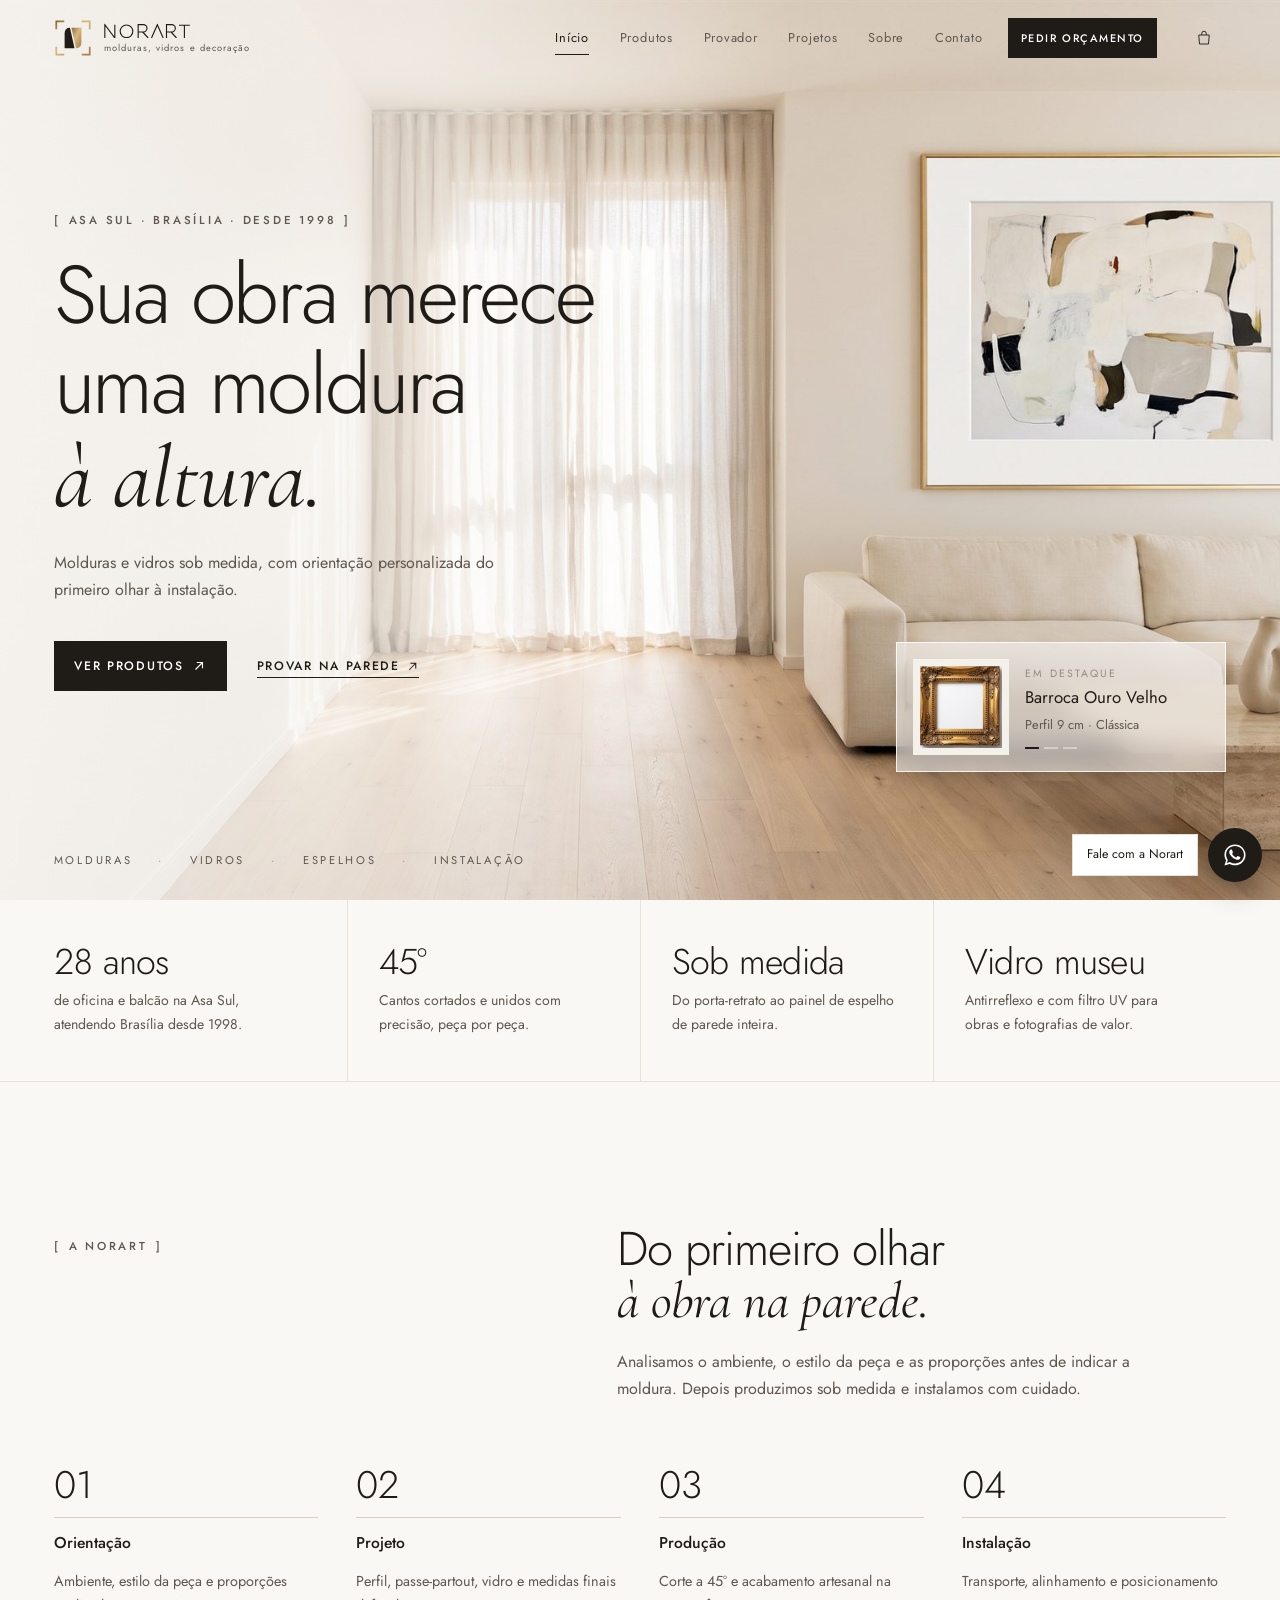
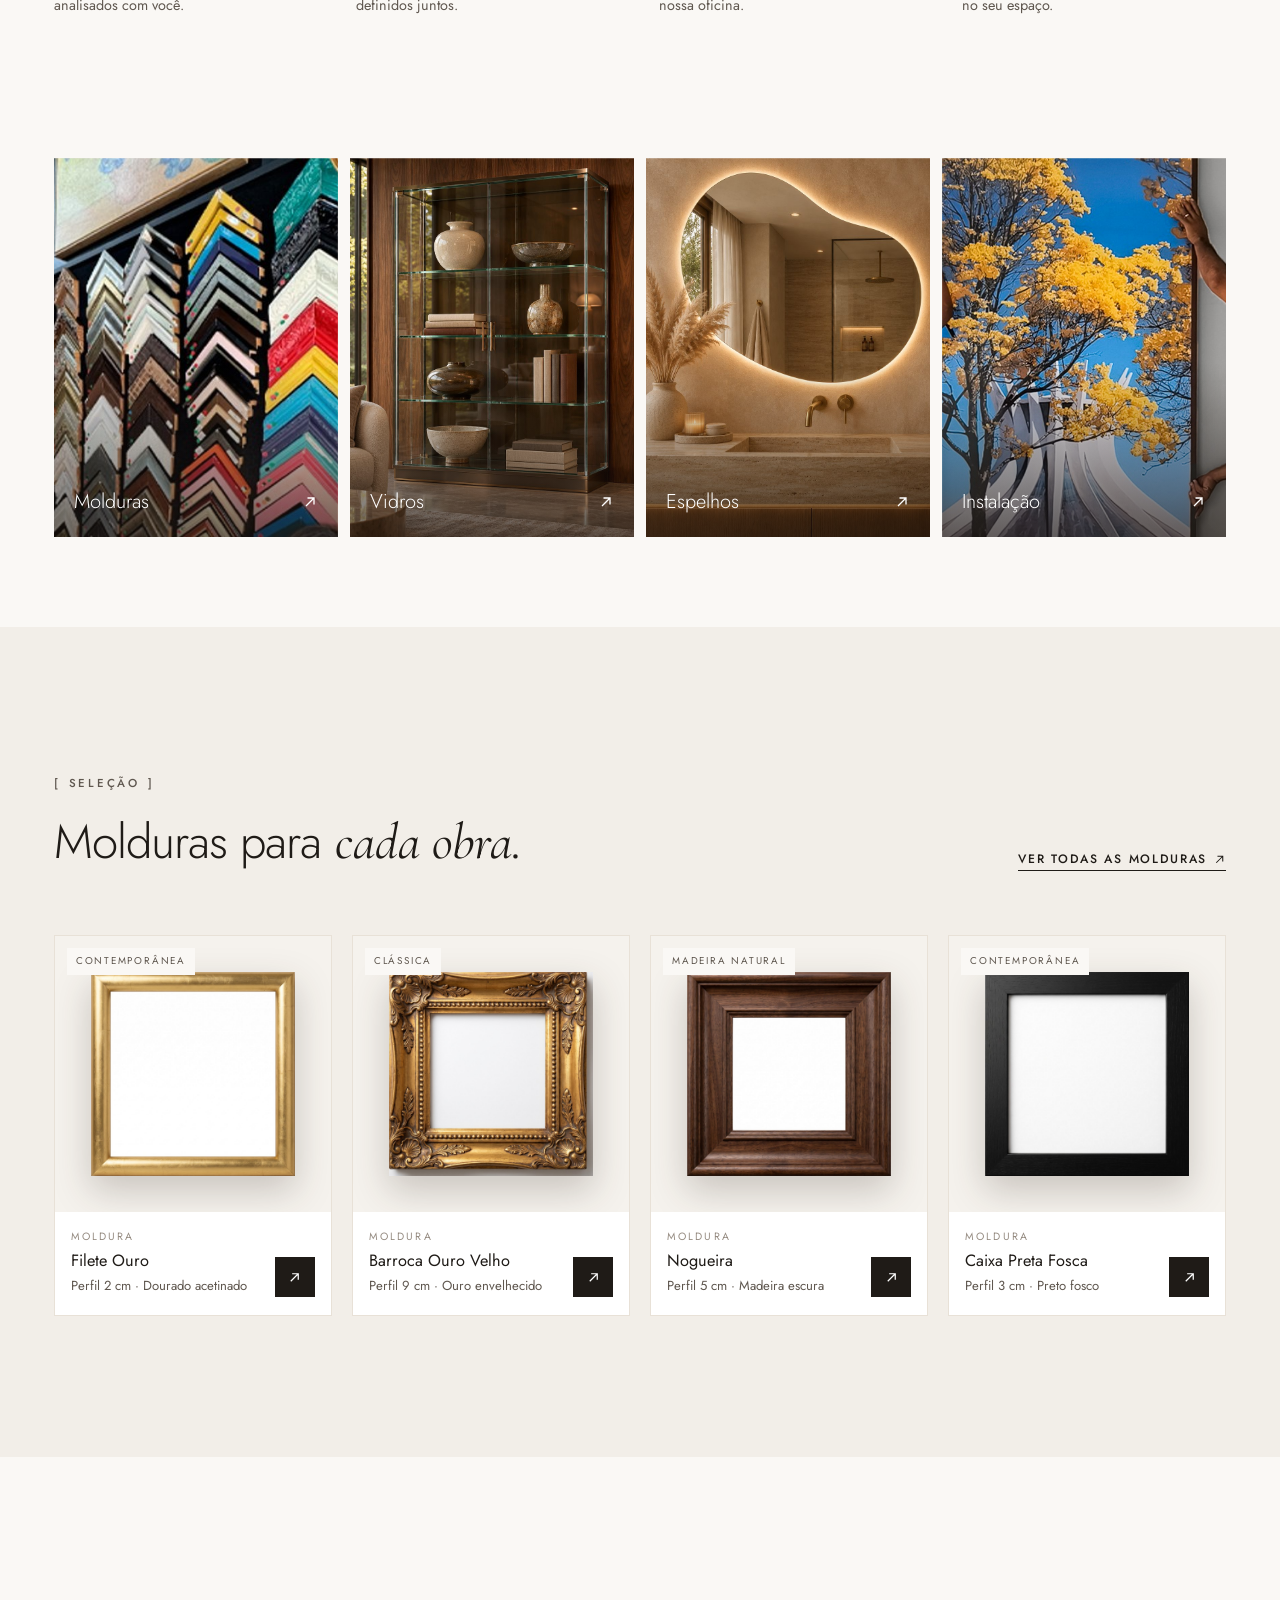
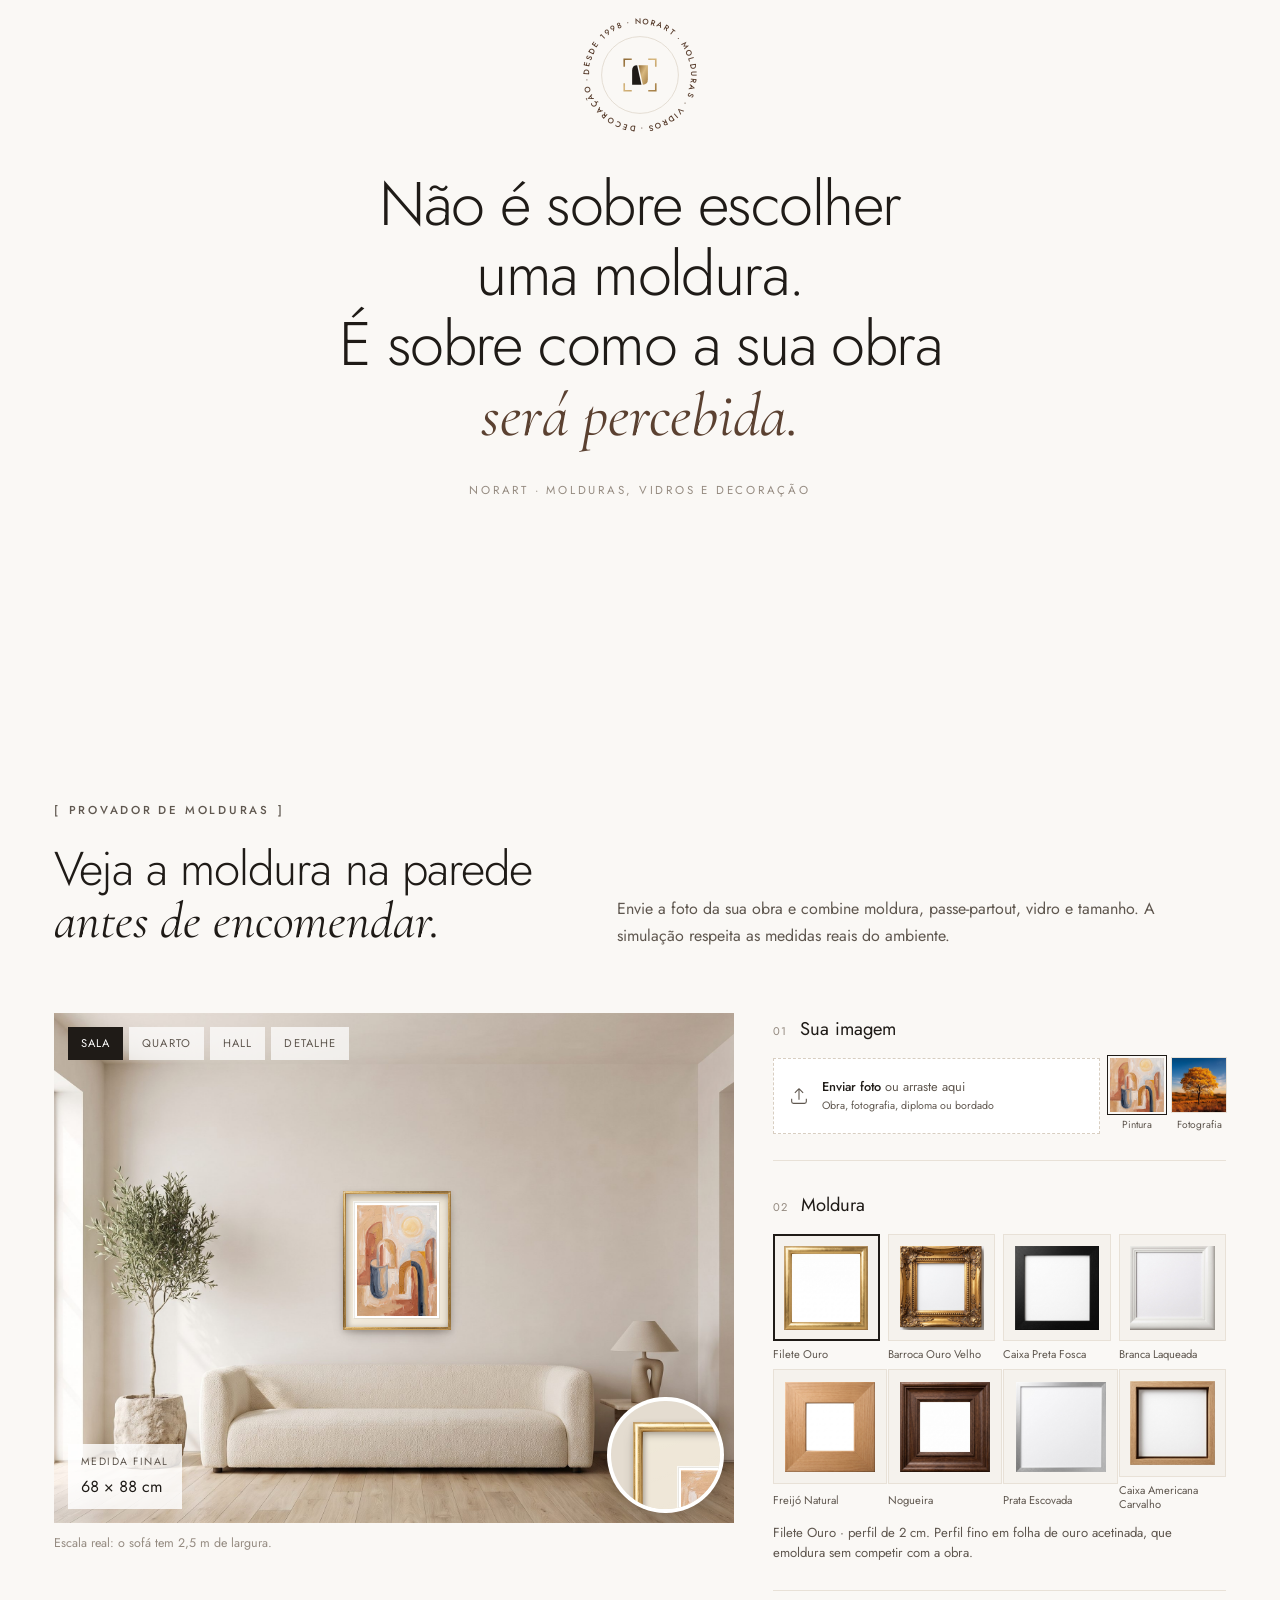
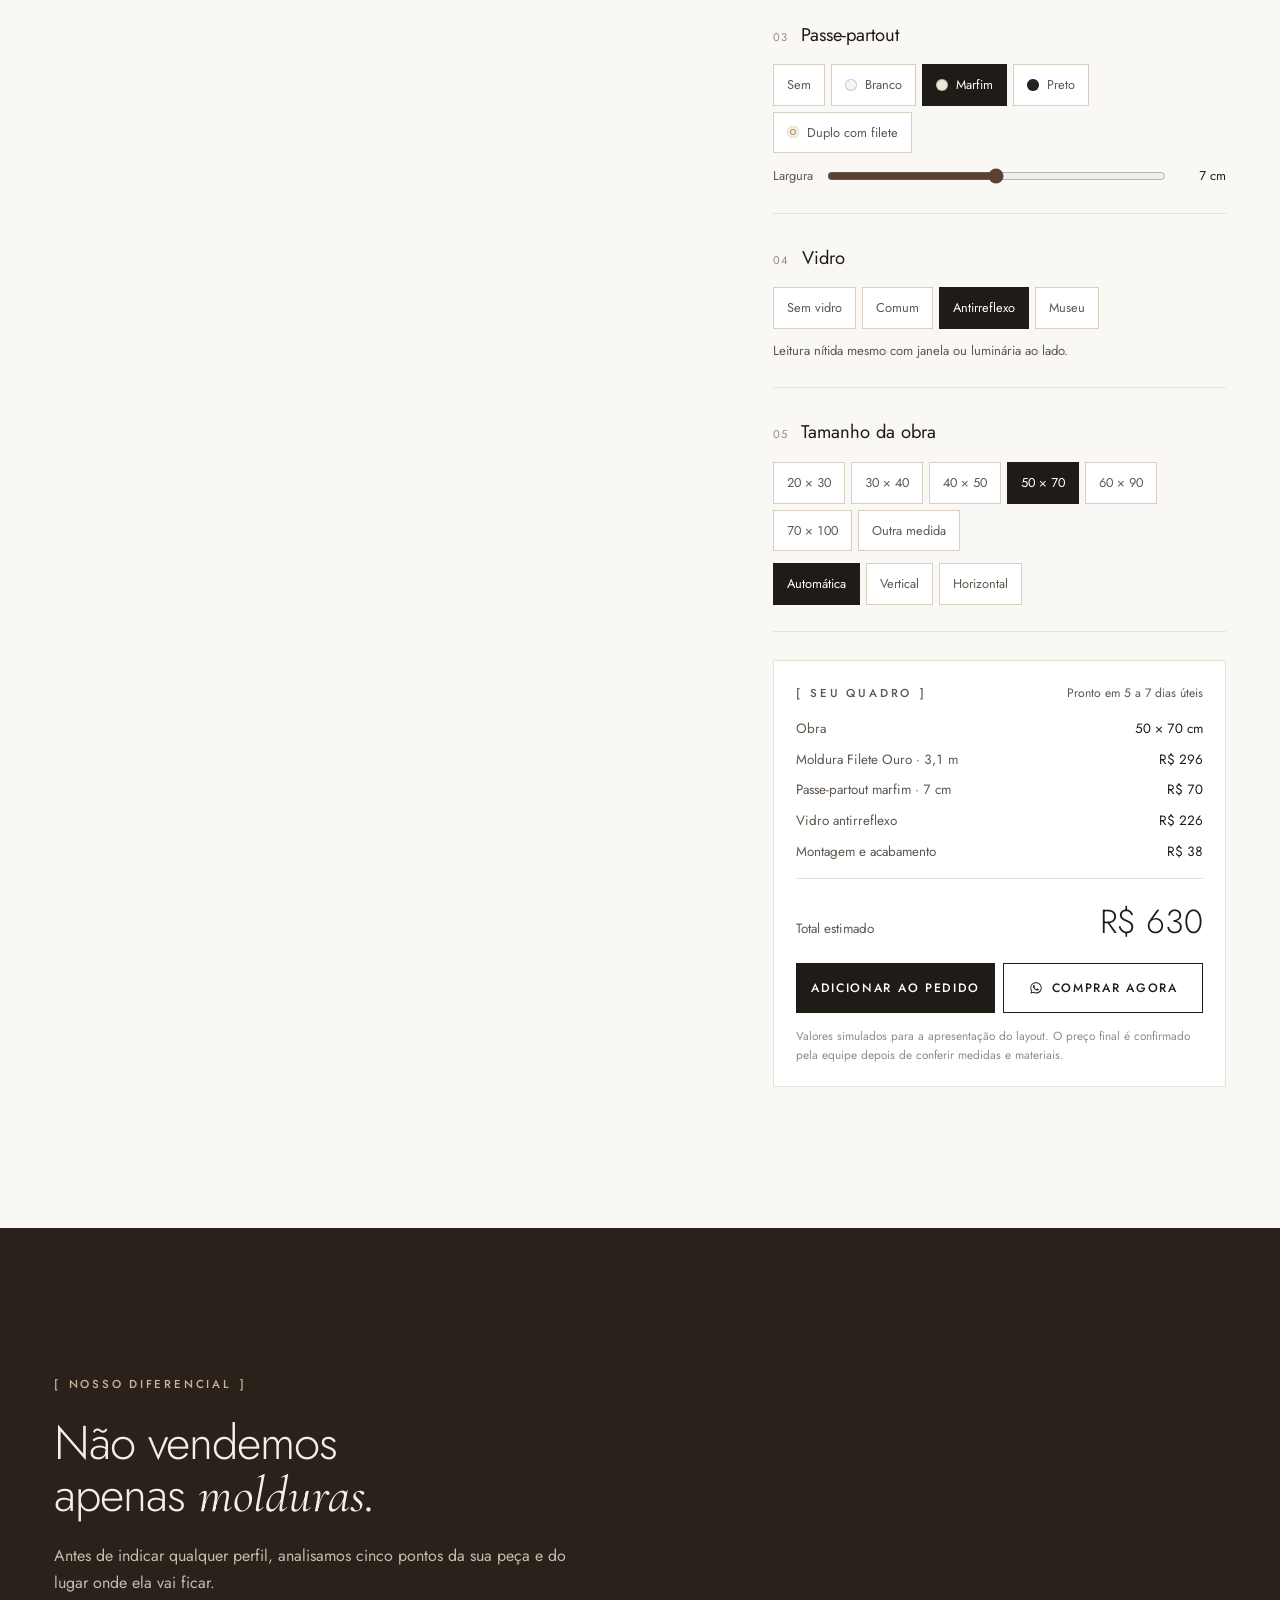
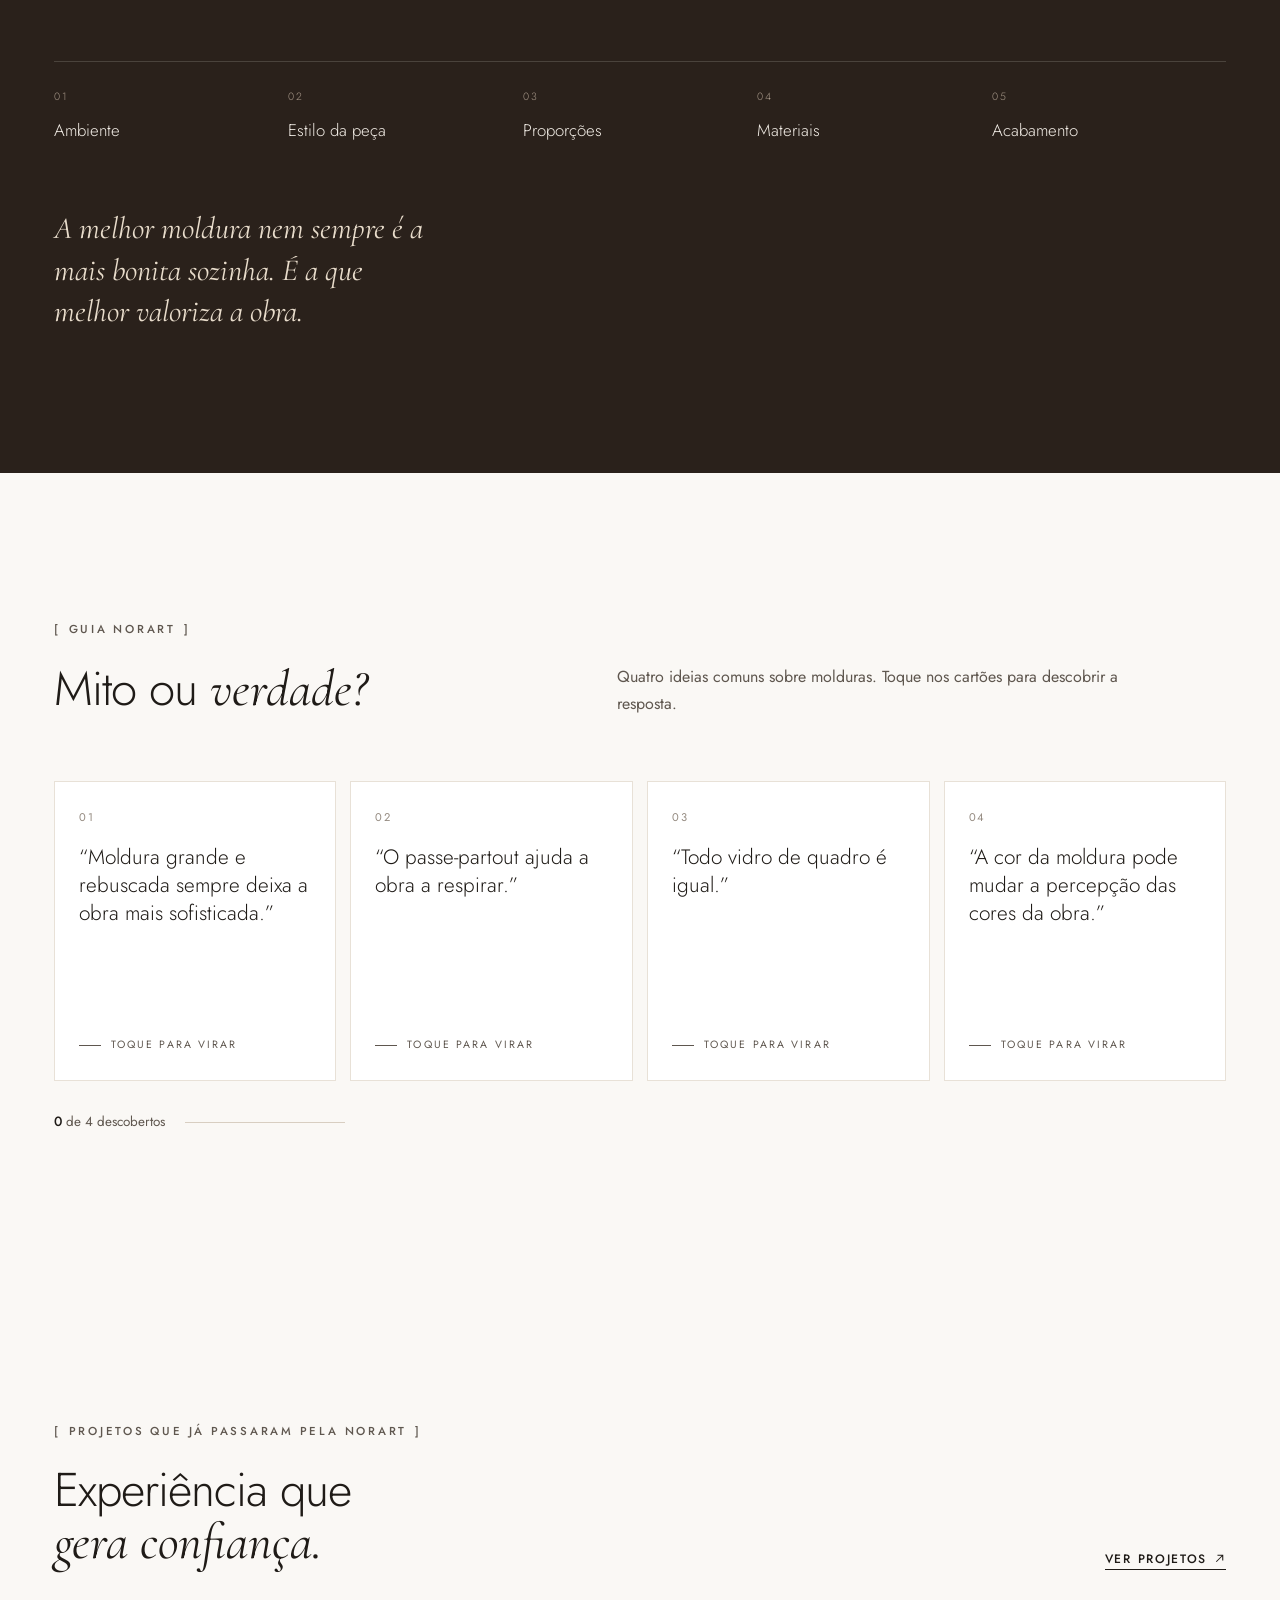
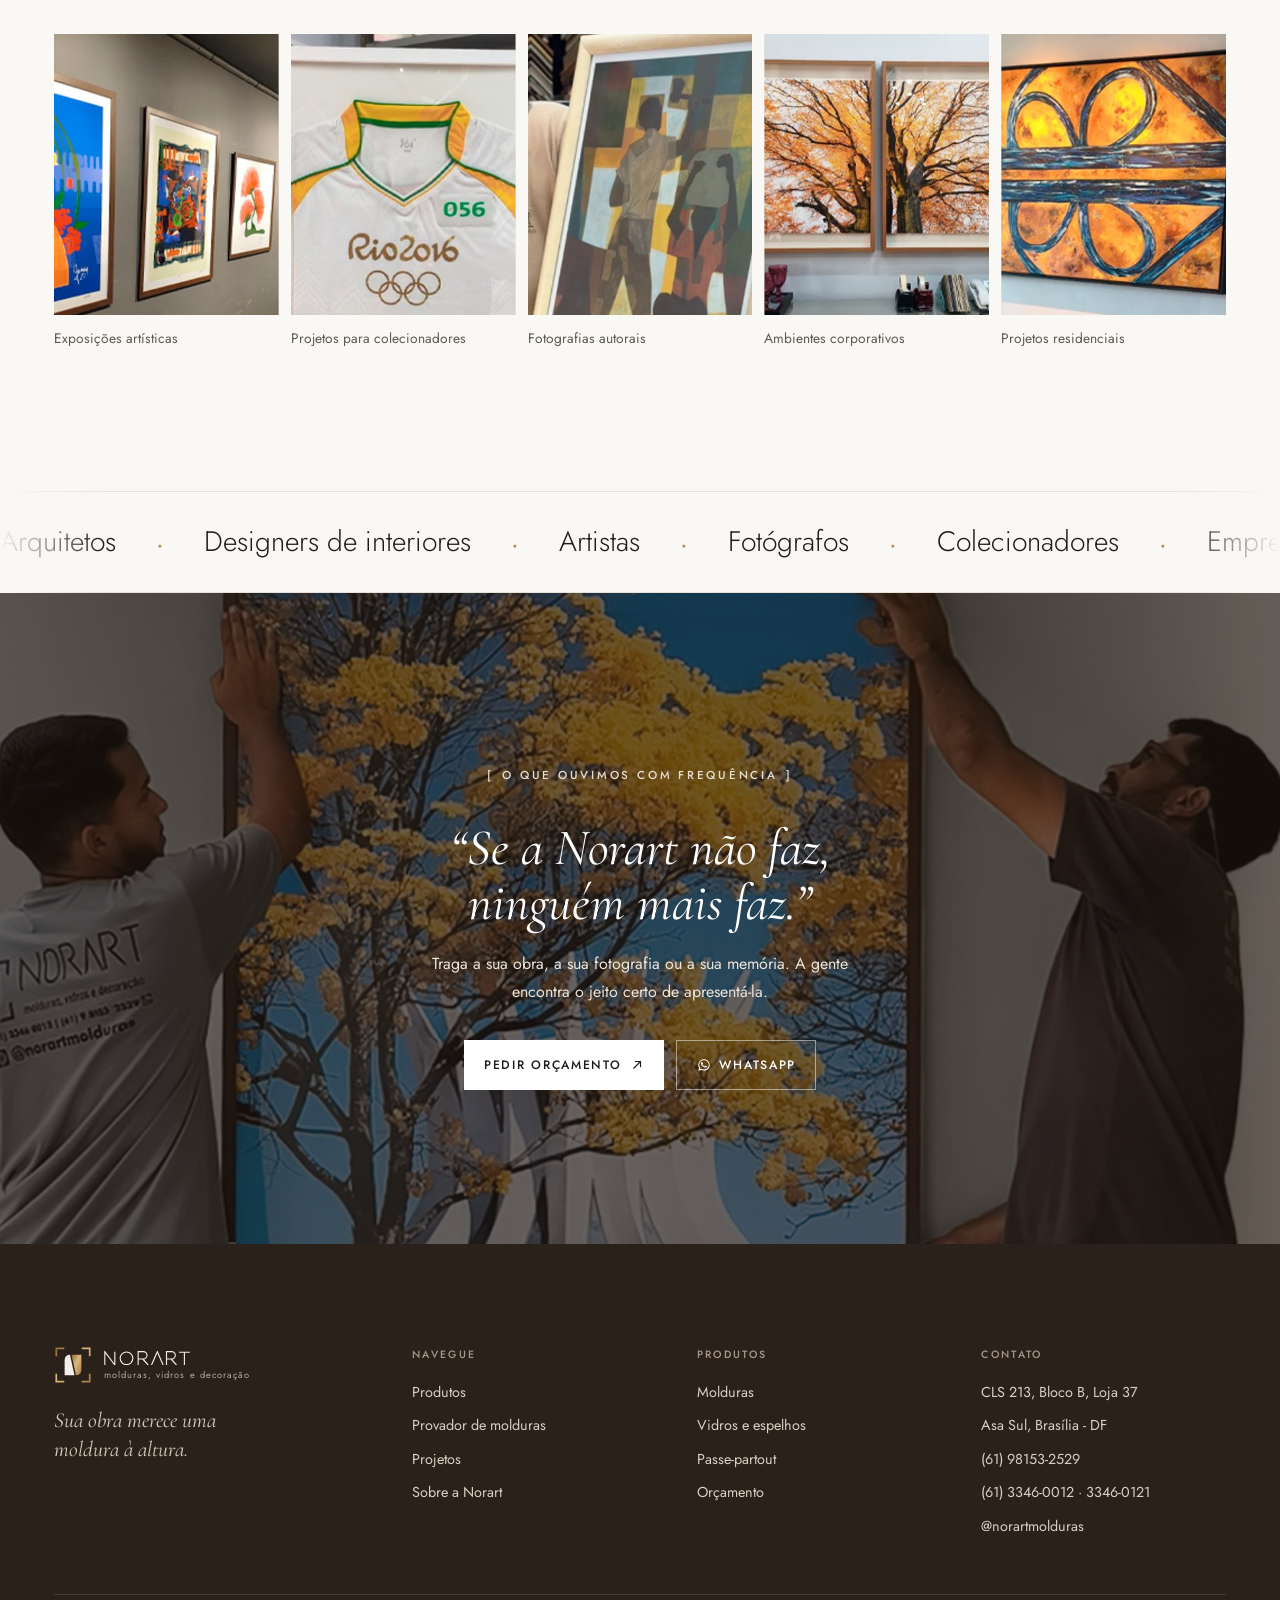
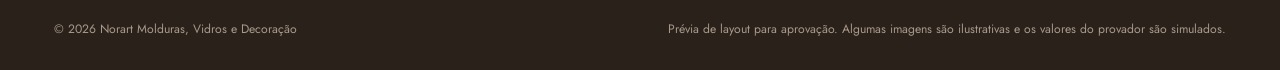
==== index.html @ b81402a9 "Site da Norart: proposta de layout Site estático com início, produtos, detalhe de moldura, provador " ====
<!doctype html>
<html lang="pt-BR">
<head>
<meta charset="utf-8">
<meta name="viewport" content="width=device-width, initial-scale=1, viewport-fit=cover">
<title>Norart Vidros e Molduras</title>
<meta name="claude:viewport-fit-sides" content="cover">
<meta name="description" content="Norart Molduras, Vidros e Decoração, na Asa Sul em Brasília. Molduras e vidros sob medida desde 1998, com orientação personalizada, produção artesanal e instalação especializada.">
<meta name="theme-color" content="#FAF8F5">
<meta property="og:type" content="website">
<meta property="og:locale" content="pt_BR">
<meta property="og:title" content="Norart · Molduras, vidros e decoração em Brasília">
<meta property="og:description" content="Sua obra merece uma moldura à altura. Molduras e vidros sob medida desde 1998, na Asa Sul.">
<link rel="preconnect" href="https://fonts.googleapis.com">
<link rel="preconnect" href="https://fonts.gstatic.com" crossorigin>
<link rel="stylesheet" href="https://fonts.googleapis.com/css2?family=Cormorant+Garamond:ital,wght@1,400;1,500&family=Jost:wght@300;400;500&display=swap">
<script type="application/ld+json">
{
  "@context": "https://schema.org",
  "@type": "Store",
  "name": "Norart Molduras, Vidros e Decoração",
  "description": "Molduras e vidros sob medida na Asa Sul, Brasília.",
  "foundingDate": "1998",
  "telephone": ["+55 61 3346-0012", "+55 61 3346-0121", "+55 61 98153-2529"],
  "address": {
    "@type": "PostalAddress",
    "streetAddress": "CLS 213, Bloco B, Loja 37",
    "addressLocality": "Brasília",
    "addressRegion": "DF",
    "postalCode": "70292-520",
    "addressCountry": "BR"
  },
  "openingHoursSpecification": [
    {"@type": "OpeningHoursSpecification", "dayOfWeek": ["Monday","Tuesday","Wednesday","Thursday","Friday"], "opens": "09:00", "closes": "18:00"},
    {"@type": "OpeningHoursSpecification", "dayOfWeek": "Saturday", "opens": "09:00", "closes": "13:00"}
  ],
  "sameAs": ["https://www.instagram.com/norartmolduras/"]
}
</script>
<style>
/* Layout: galeria clara e silenciosa. Fundo off-white, texto quase preto, muito respiro entre blocos,
   linhas finas como molduras. O marrom aparece só em detalhes de atenção e em uma faixa por página. */
:root{
  --fundo:#FAF8F5;
  --fundo-2:#F2EEE8;
  --branco:#FFFFFF;
  --linha:#E8E1D7;
  --linha-2:#D8CEC1;
  --texto:#1F1B17;
  --texto-2:#5F574F;
  --texto-3:#958B81;
  --marrom:#5B4131;
  --marrom-2:#3B2C22;
  --marrom-esc:#2A211B;
  --ouro:#B4935F;
  --ff:"Jost","Helvetica Neue",Arial,sans-serif;
  --ff-serif:"Cormorant Garamond",Georgia,"Times New Roman",serif;
  --gx:clamp(16px,4.2vw,56px);
  --topo-h:76px;
  --ease:cubic-bezier(.22,.61,.24,1);
  color-scheme:light;
}
*,*::before,*::after{box-sizing:border-box}
[hidden]{display:none!important}
html{-webkit-text-size-adjust:100%;background:var(--fundo)}
body{margin:0;background:var(--fundo);color:var(--texto);font-family:var(--ff);font-weight:400;font-size:1rem;line-height:1.7;overflow-x:clip;-webkit-font-smoothing:antialiased}
body.trava{overflow:hidden}
img{max-width:100%;display:block}
a{color:inherit}
button,input,select,textarea{font:inherit;color:inherit}
:focus-visible{outline:1.5px solid var(--marrom);outline-offset:3px}
.sr{position:absolute!important;width:1px;height:1px;overflow:hidden;clip:rect(0 0 0 0);clip-path:inset(50%);white-space:nowrap;margin:-1px;padding:0;border:0}
.skip{position:fixed;left:12px;top:-80px;z-index:200;background:var(--texto);color:#fff;padding:10px 16px;text-decoration:none}
.skip:focus{top:calc(env(safe-area-inset-top,0px) + 10px)}
body::before{content:"";position:fixed;inset:0 0 auto;height:env(safe-area-inset-top,0px);z-index:60;background:var(--fundo)}

.wrap{width:100%;max-width:1320px;margin-inline:auto;padding-left:max(var(--gx),env(safe-area-inset-left,0px));padding-right:max(var(--gx),env(safe-area-inset-right,0px))}
.secao{padding-block:clamp(80px,11vw,150px)}
.secao--curta{padding-block:clamp(56px,7vw,96px)}
.areia{background:var(--fundo-2)}

/* ---------- Tipografia ---------- */
h1,h2,h3,h4{margin:0;font-weight:300;letter-spacing:-.015em;text-wrap:balance}
.h1{font-size:clamp(2.7rem,6.4vw,5.6rem);line-height:1.02;letter-spacing:-.03em}
.h2{font-size:clamp(2rem,3.7vw,3.3rem);line-height:1.08;letter-spacing:-.02em}
.h3{font-size:clamp(1.25rem,1.6vw,1.5rem);line-height:1.25;font-weight:400}
em,.serif{font-family:var(--ff-serif);font-style:italic;font-weight:400;letter-spacing:0}
.h1 em,.h2 em{font-size:1.08em}
.rotulo{display:inline-flex;align-items:center;gap:.7em;margin:0 0 1.4rem;font-size:.72rem;font-weight:500;letter-spacing:.24em;text-transform:uppercase;color:var(--texto-2)}
.rotulo::before{content:"["}
.rotulo::after{content:"]"}
.rotulo--marrom{color:var(--marrom)}
.lead{font-size:clamp(1rem,1.15vw,1.08rem);color:var(--texto-2);max-width:54ch;margin:1.2rem 0 0;font-weight:400}
.cab{display:grid;grid-template-columns:minmax(0,.9fr) minmax(0,1.1fr);gap:24px 64px;align-items:end;margin-bottom:clamp(40px,5vw,72px)}
.cab .lead{margin:0}
.cab>.rotulo{align-self:start;margin-top:.9rem}
.cab>div>.lead{margin-top:1.2rem}
.cab--simples{display:block;max-width:760px}
.cab__acao{justify-self:end;align-self:end}
@media (max-width:860px){.cab{grid-template-columns:1fr}.cab__acao{justify-self:start}}
.miga{display:flex;flex-wrap:wrap;gap:8px;margin:0 0 1.6rem;font-size:.74rem;letter-spacing:.14em;text-transform:uppercase;color:var(--texto-3)}
.miga a{text-decoration:none;color:var(--texto-2)}
.miga a:hover{color:var(--texto)}
.miga span::before{content:"/";margin-right:8px;color:var(--linha-2)}

/* ---------- Botões ---------- */
.btn{display:inline-flex;align-items:center;justify-content:center;gap:.7em;min-height:50px;padding:0 1.6em;border:1px solid var(--texto);border-radius:0;background:transparent;color:var(--texto);font:500 .76rem/1 var(--ff);letter-spacing:.14em;text-transform:uppercase;text-decoration:none;cursor:pointer;transition:background-color .35s var(--ease),color .35s var(--ease),border-color .35s var(--ease);white-space:nowrap}
.btn svg{width:14px;height:14px;flex:none;transition:transform .35s var(--ease)}
.btn:hover svg{transform:translate(2px,-2px)}
.btn--escuro{background:var(--texto);color:#fff}
.btn--escuro:hover{background:var(--marrom);border-color:var(--marrom)}
.btn--linha:hover{background:var(--texto);color:#fff}
.btn--branco{background:#fff;border-color:#fff;color:var(--texto)}
.btn--branco:hover{background:transparent;color:#fff}
.btn--claro-linha{border-color:rgba(255,255,255,.5);color:#fff}
.btn--claro-linha:hover{background:#fff;color:var(--texto)}
.btn--sm{min-height:40px;padding:0 1.1em;font-size:.68rem}
.btn--bloco{width:100%}
.btn[disabled]{opacity:.4;cursor:not-allowed}
.link{display:inline-flex;align-items:center;gap:.5em;padding:4px 0;border:0;background:none;cursor:pointer;font:500 .76rem/1.2 var(--ff);letter-spacing:.14em;text-transform:uppercase;text-decoration:none;color:var(--texto);background-image:linear-gradient(currentColor,currentColor);background-size:100% 1px;background-position:0 100%;background-repeat:no-repeat;transition:background-size .45s var(--ease)}
.link:hover{background-size:0 1px;background-position:100% 100%}
.link svg{width:13px;height:13px;transition:transform .35s var(--ease)}
.link:hover svg{transform:translate(2px,-2px)}
.icone-btn{position:relative;width:44px;height:44px;flex:none;display:grid;place-items:center;border:1px solid var(--linha-2);border-radius:50%;background:transparent;cursor:pointer;transition:border-color .3s,background-color .3s}
.icone-btn:hover{border-color:var(--texto)}
.icone-btn svg{width:18px;height:18px}
.badge{position:absolute;top:-4px;right:-4px;min-width:19px;height:19px;padding:0 5px;border-radius:10px;background:var(--marrom);color:#fff;font:500 .66rem/19px var(--ff);text-align:center}
.badge[data-n="0"]{display:none}
.badge.pula{animation:pula .5s ease}
@keyframes pula{40%{transform:scale(1.3)}}

/* ---------- Logo ---------- */
.marca{display:flex;align-items:center;gap:12px;text-decoration:none;color:var(--texto)}
.marca .simbolo{width:38px;height:38px;flex:none}
.marca .palavra{display:grid;gap:5px}
.marca .palavra svg{height:15px;width:auto}
.marca .palavra small{font-size:.58rem;letter-spacing:.12em;color:var(--texto-2);line-height:1}

/* ---------- Topo ---------- */
.topo{position:fixed;top:0;left:0;right:0;z-index:50;padding-top:env(safe-area-inset-top,0px);transition:transform .5s var(--ease),background-color .4s,box-shadow .4s}
.topo.solido{background:rgba(250,248,245,.88);box-shadow:0 1px 0 var(--linha)}
@supports (backdrop-filter:blur(1px)){.topo.solido{background:rgba(250,248,245,.72);backdrop-filter:blur(16px) saturate(1.3);-webkit-backdrop-filter:blur(16px) saturate(1.3)}}
.topo.some{transform:translateY(-100%)}
.topo__in{height:var(--topo-h);display:flex;align-items:center;gap:clamp(14px,2vw,28px)}
.topo .marca{margin-right:auto}
.menu{display:flex;gap:clamp(18px,2.4vw,34px)}
.menu a{position:relative;padding:6px 0;font-size:.8rem;letter-spacing:.06em;text-decoration:none;color:var(--texto-2);transition:color .3s}
.menu a::after{content:"";position:absolute;left:0;right:0;bottom:0;height:1px;background:var(--texto);transform:scaleX(0);transform-origin:right;transition:transform .45s var(--ease)}
.menu a:hover,.menu a.ativo{color:var(--texto)}
.menu a:hover::after,.menu a.ativo::after{transform:scaleX(1);transform-origin:left}
.menu-btn{display:none}
.menu-btn span{display:block;width:16px;height:1px;background:var(--texto);transition:transform .35s}
.menu-btn span+span{margin-top:5px}
.menu-btn.x span:first-child{transform:translateY(3px) rotate(45deg)}
.menu-btn.x span:last-child{transform:translateY(-3px) rotate(-45deg)}
@media (max-width:1080px){.menu{display:none}.menu-btn{display:flex;flex-direction:column;align-items:center;justify-content:center}}
@media (max-width:700px){.topo__cta{display:none}}
@media (max-width:640px){:root{--topo-h:64px}.marca .simbolo{width:32px;height:32px}.marca .palavra svg{height:12px}.marca .palavra small{display:none}}
.menu-mobile{position:fixed;inset:0;z-index:45;display:flex;flex-direction:column;gap:4px;padding:calc(var(--topo-h) + env(safe-area-inset-top,0px) + 30px) max(var(--gx),env(safe-area-inset-right,0px)) calc(32px + env(safe-area-inset-bottom,0px)) max(var(--gx),env(safe-area-inset-left,0px));background:var(--fundo);overflow-y:auto}
.menu-mobile a:not(.btn){display:flex;align-items:baseline;gap:16px;padding:8px 0;border-bottom:1px solid var(--linha);font-size:clamp(1.8rem,8vw,2.6rem);font-weight:300;line-height:1.2;text-decoration:none}
.menu-mobile a small{font-size:.7rem;letter-spacing:.2em;color:var(--texto-3)}
.menu-mobile .btn{margin-top:28px;align-self:flex-start}

/* ---------- Vistas (páginas) ---------- */
.vista{min-height:60vh}
.vista.entrando{animation:entrarVista .8s var(--ease) both}
@keyframes entrarVista{from{opacity:0;transform:translateY(14px)}}
.pagina-cab{padding-top:calc(var(--topo-h) + env(safe-area-inset-top,0px) + clamp(48px,7vw,96px));padding-bottom:clamp(40px,5vw,72px);border-bottom:1px solid var(--linha)}
.pagina-cab .h1{font-size:clamp(2.6rem,5.6vw,4.8rem)}
.pagina-cab .grade{display:grid;grid-template-columns:minmax(0,1.1fr) minmax(0,.9fr);gap:24px 64px;align-items:end}
.pagina-cab .lead{margin:0}
@media (max-width:860px){.pagina-cab .grade{grid-template-columns:1fr}}

/* ---------- Hero ---------- */
.hero{position:relative;min-height:min(100vh,980px);display:flex;flex-direction:column;justify-content:center;padding-top:calc(var(--topo-h) + env(safe-area-inset-top,0px) + 40px);padding-bottom:120px;overflow:hidden;isolation:isolate;background:#EEE9E2}
@supports (min-height:100svh){.hero{min-height:min(100svh,980px)}}
.hero__foto{position:absolute;inset:0;z-index:-2}
.hero__foto img{width:100%;height:100%;object-fit:cover;object-position:62% 50%;transform:scale(1.07);transition:transform 2.6s var(--ease)}
.pronto .hero__foto img{transform:scale(1)}
.hero__veu{position:absolute;inset:0;z-index:-1;background:linear-gradient(90deg,rgba(250,248,245,.86) 0%,rgba(250,248,245,.6) 34%,rgba(250,248,245,0) 62%)}
.hero__texto{max-width:640px}
.hero .lead{max-width:44ch;color:var(--texto-2)}
.hero__acoes{display:flex;flex-wrap:wrap;align-items:center;gap:22px 30px;margin-top:2.4rem}
.linhas{display:block}
.linhas>span{display:block;overflow:hidden;padding-bottom:.08em}
.linhas>span>span{display:inline-block}
html.anima .hero .linhas>span>span{transform:translateY(105%);transition:transform 1.2s var(--ease)}
html.anima .hero .linhas>span:nth-child(2)>span{transition-delay:.12s}
html.anima .hero .linhas>span:nth-child(3)>span{transition-delay:.24s}
html.anima.pronto .hero .linhas>span>span{transform:none}
html.anima .hero .sobe{opacity:0;transform:translateY(16px);transition:opacity 1s var(--ease) .55s,transform 1s var(--ease) .55s}
html.anima .hero .sobe+.sobe{transition-delay:.7s}
html.anima.pronto .hero .sobe{opacity:1;transform:none}
.hero__base{position:absolute;left:0;right:0;bottom:0;padding-bottom:30px}
.hero__base .wrap{display:flex;align-items:flex-end;justify-content:space-between;gap:24px}
.hero__cats{display:flex;flex-wrap:wrap;gap:8px 26px;margin:0;padding:0;list-style:none;font-size:.7rem;letter-spacing:.24em;text-transform:uppercase;color:var(--texto-2)}
.hero__cats li+li::before{content:"·";margin-right:26px;color:var(--texto-3)}
.destaque{position:absolute;right:max(var(--gx),env(safe-area-inset-right,0px));bottom:clamp(90px,10vw,130px);width:min(330px,calc(100% - 2*var(--gx)));display:grid;grid-template-columns:96px minmax(0,1fr);gap:16px;align-items:center;padding:16px;background:rgba(255,255,255,.72);border:1px solid rgba(255,255,255,.8);box-shadow:0 20px 50px -24px rgba(40,28,18,.35);text-decoration:none}
@supports (backdrop-filter:blur(1px)){.destaque{background:rgba(255,255,255,.55);backdrop-filter:blur(14px);-webkit-backdrop-filter:blur(14px)}}
html.anima .destaque{opacity:0;transform:translateY(20px);transition:opacity 1s var(--ease) .9s,transform 1s var(--ease) .9s}
html.anima.pronto .destaque{opacity:1;transform:none}
.destaque__img{aspect-ratio:1;background:#F4F0EA;display:grid;place-items:center;overflow:hidden}
.destaque__img img{width:86%;height:86%;object-fit:contain;transition:opacity .5s,transform .8s var(--ease)}
.destaque.troca .destaque__img img{opacity:0;transform:scale(.94)}
.destaque small{display:block;font-size:.66rem;letter-spacing:.2em;text-transform:uppercase;color:var(--texto-3)}
.destaque b{display:block;margin:4px 0 2px;font-weight:400;font-size:1.05rem;line-height:1.25}
.destaque span{font-size:.8rem;color:var(--texto-2)}
.destaque .link{margin-top:10px}
.destaque__pontos{display:flex;gap:5px;margin-top:10px}
.destaque__pontos i{width:14px;height:2px;background:var(--linha-2);transition:background-color .4s}
.destaque__pontos i.on{background:var(--texto)}
@media (max-width:760px){
  .hero{justify-content:flex-start;padding-top:calc(var(--topo-h) + env(safe-area-inset-top,0px) + 32px);padding-bottom:230px}
  .hero__veu{background:linear-gradient(180deg,rgba(250,248,245,.92) 0%,rgba(250,248,245,.75) 46%,rgba(250,248,245,.1) 75%)}
  .hero__foto img{object-position:72% 50%}
  .destaque{left:max(var(--gx),env(safe-area-inset-left,0px));right:auto;bottom:74px}
  .hero__cats{font-size:.62rem;gap:6px 14px}.hero__cats li+li::before{margin-right:14px}
}

/* ---------- Passos ---------- */
.passos{display:grid;grid-template-columns:repeat(4,minmax(0,1fr));gap:clamp(20px,3vw,44px);margin:0;padding:0;list-style:none;counter-reset:p}
.passos li{counter-increment:p;display:grid;gap:12px;align-content:start}
.passos li::before{content:"0" counter(p);font-size:clamp(2rem,3vw,2.6rem);font-weight:300;line-height:1;color:var(--texto)}
.passos .traco{display:block;height:1px;background:var(--linha-2);transform-origin:left}
.passos b{font-weight:500;font-size:.98rem}
.passos span:not(.traco){font-size:.9rem;color:var(--texto-2);max-width:30ch}
@media (max-width:900px){.passos{grid-template-columns:repeat(2,minmax(0,1fr))}}
@media (max-width:480px){.passos{grid-template-columns:1fr}}

/* ---------- Ladrilhos de categoria ---------- */
.ladrilhos{display:grid;grid-template-columns:repeat(4,minmax(0,1fr));gap:12px}
.ladrilho{position:relative;display:block;aspect-ratio:3/4;overflow:hidden;background:#E9E3DA;color:#fff;text-decoration:none}
.ladrilho img{width:100%;height:100%;object-fit:cover;transition:transform 1.4s var(--ease)}
.ladrilho:hover img{transform:scale(1.05)}
.ladrilho::after{content:"";position:absolute;inset:0;background:linear-gradient(0deg,rgba(25,18,12,.62) 0%,rgba(25,18,12,0) 46%)}
.ladrilho span{position:absolute;z-index:1;left:20px;right:20px;bottom:18px;display:flex;align-items:center;justify-content:space-between;font-size:1.25rem;font-weight:300}
.ladrilho span svg{width:16px;height:16px;transition:transform .4s var(--ease)}
.ladrilho:hover span svg{transform:translate(3px,-3px)}
@media (max-width:900px){.ladrilhos{grid-template-columns:repeat(2,minmax(0,1fr))}}

/* ---------- Cartões de produto ---------- */
.produtos{display:grid;grid-template-columns:repeat(4,minmax(0,1fr));gap:clamp(12px,1.6vw,20px)}
.produto{display:flex;flex-direction:column;background:var(--branco);border:1px solid var(--linha);text-decoration:none;transition:border-color .4s,box-shadow .5s var(--ease),transform .5s var(--ease)}
.produto:hover{border-color:var(--linha-2);box-shadow:0 26px 50px -34px rgba(40,28,18,.45);transform:translateY(-3px)}
.produto__img{position:relative;aspect-ratio:1;display:grid;place-items:center;background:#F5F2ED;overflow:hidden}
.produto__img img{width:74%;height:74%;object-fit:contain;filter:drop-shadow(0 14px 18px rgba(40,28,18,.22));transition:transform 1s var(--ease)}
.produto:hover .produto__img img{transform:scale(1.04) rotate(-.6deg)}
.produto__selo{position:absolute;left:12px;top:12px;padding:5px 9px;background:var(--fundo);font-size:.62rem;letter-spacing:.18em;text-transform:uppercase;color:var(--texto-2)}
.produto__corpo{display:grid;grid-template-columns:minmax(0,1fr) auto;gap:4px 12px;align-items:end;padding:16px 16px 18px}
.produto__corpo small{grid-column:1/-1;font-size:.66rem;letter-spacing:.2em;text-transform:uppercase;color:var(--texto-3)}
.produto__corpo b{font-weight:400;font-size:1.02rem;line-height:1.3}
.produto__corpo>span:not(.produto__acao){grid-column:1;font-size:.82rem;color:var(--texto-2)}
.produto__corpo b{grid-column:1}
.produto__acao{grid-column:2;grid-row:2/span 2;width:40px;height:40px;display:grid;place-items:center;background:var(--texto);color:#fff;transition:background-color .3s}
.produto:hover .produto__acao{background:var(--marrom)}
.produto__acao svg{width:15px;height:15px}
@media (max-width:1000px){.produtos{grid-template-columns:repeat(2,minmax(0,1fr))}}
@media (max-width:420px){.produto__corpo{padding:12px}.produto__corpo b{font-size:.92rem}}

/* ---------- Moldura real (border-image) ---------- */
.quadro{position:relative;box-sizing:border-box;border-style:solid;border-width:12px;border-image-repeat:stretch;background:#F7F4EE;box-shadow:0 var(--sy,18px) var(--sb,34px) calc(var(--sb,34px) * -.45) rgba(32,22,14,.42),0 2px 5px rgba(32,22,14,.16);transition:width .55s var(--ease),height .55s var(--ease),left .55s var(--ease),top .55s var(--ease),border-width .55s var(--ease),padding .55s var(--ease),background-color .4s}
.quadro::after{content:"";position:absolute;inset:0;pointer-events:none;box-shadow:inset 0 3px 7px rgba(25,15,8,.28),inset 2px 0 4px rgba(25,15,8,.14)}
.quadro__obra{display:block;width:100%;height:100%;object-fit:cover;transition:box-shadow .4s}
.quadro.com-passe .quadro__obra{box-shadow:0 0 0 2px #fff,0 0 0 3px rgba(0,0,0,.07),-1px -1px 0 3px rgba(255,255,255,.7)}
.quadro.passe-preto .quadro__obra{box-shadow:0 0 0 2px #EFEBE4,0 0 0 3px rgba(0,0,0,.25)}
.quadro.passe-duplo .quadro__obra{box-shadow:0 0 0 2px #fff,0 0 0 calc(var(--fil,6px)) #F3EDE1,0 0 0 calc(var(--fil,6px) + 1.5px) #B4935F}
.quadro__vidro{position:absolute;inset:0;pointer-events:none;opacity:0;transition:opacity .5s;background:linear-gradient(118deg,rgba(255,255,255,0) 32%,rgba(255,255,255,.38) 44%,rgba(255,255,255,.12) 50%,rgba(255,255,255,0) 58%,rgba(255,255,255,0) 66%,rgba(255,255,255,.2) 70%,rgba(255,255,255,0) 74%),linear-gradient(160deg,rgba(255,255,255,.14),rgba(255,255,255,0) 60%)}
.quadro[data-vidro="comum"] .quadro__vidro{opacity:1}
.quadro[data-vidro="ar"] .quadro__vidro{opacity:.32}
.quadro[data-vidro="museu"] .quadro__vidro{opacity:.12}
.quadro.troca{animation:trocaQ .6s var(--ease)}
@keyframes trocaQ{from{opacity:.4}}

/* ---------- Antes e depois ---------- */
.ad-bloco{display:grid;grid-template-columns:minmax(0,.75fr) minmax(0,1.25fr);gap:clamp(28px,5vw,80px);align-items:center}
.ad-bloco p{color:var(--texto-2);max-width:42ch}
.ad{position:relative;aspect-ratio:4/3;overflow:hidden;--pos:50%;background:#ECE7E0;touch-action:pan-y}
.cena{position:absolute;inset:0;overflow:hidden}
.cena>img.cena__foto{position:absolute;inset:0;width:100%;height:100%;object-fit:cover;object-position:50% 70%}
.cena .quadro{position:absolute}
.ad__antes{clip-path:inset(0 calc(100% - var(--pos)) 0 0);z-index:2}
.ad__linha{position:absolute;z-index:3;top:0;bottom:0;left:var(--pos);width:1px;background:#fff;pointer-events:none}
.ad__linha span{position:absolute;top:50%;left:50%;width:46px;height:46px;margin:-23px 0 0 -23px;border-radius:50%;background:#fff;display:grid;place-items:center;box-shadow:0 8px 24px rgba(0,0,0,.18)}
.ad__linha svg{width:18px;height:18px}
.ad input{position:absolute;inset:0;z-index:4;width:100%;height:100%;margin:0;opacity:0;cursor:ew-resize}
.ad__tag{position:absolute;z-index:3;top:14px;padding:6px 10px;background:rgba(255,255,255,.8);font-size:.62rem;letter-spacing:.2em;text-transform:uppercase;pointer-events:none}
.ad__tag--a{left:14px}.ad__tag--d{right:14px}
.ad:focus-within .ad__linha span{outline:1.5px solid var(--marrom);outline-offset:3px}
@media (max-width:900px){.ad-bloco{grid-template-columns:1fr}}

/* ---------- Faixa marrom ---------- */
.faixa-marrom{background:var(--marrom-esc);color:#F3EEE7;color-scheme:dark}
.faixa-marrom .rotulo{color:#C9B49A}
.faixa-marrom .lead{color:#C7BBAD}
.analise{display:grid;grid-template-columns:repeat(5,minmax(0,1fr));gap:0;margin:clamp(40px,5vw,64px) 0 0;padding:0;list-style:none;border-top:1px solid rgba(243,238,231,.16)}
.analise li{display:grid;gap:10px;padding:26px 22px 0 0;font-size:1.05rem;font-weight:300}
.analise li small{font-size:.66rem;letter-spacing:.2em;color:#A8998A}
.citacao{margin:clamp(40px,5vw,64px) 0 0;font-family:var(--ff-serif);font-style:italic;font-size:clamp(1.4rem,2.4vw,2rem);line-height:1.35;color:#E8DCCB;max-width:30ch}
@media (max-width:860px){.analise{grid-template-columns:repeat(2,minmax(0,1fr))}.analise li{padding-right:12px}}

/* ---------- Projetos (vitrine na home) ---------- */
.vitrine{display:grid;grid-template-columns:repeat(5,minmax(0,1fr));gap:12px}
.vitrine figure{margin:0;display:grid;gap:12px;cursor:pointer}
.vitrine .foto{aspect-ratio:4/5;overflow:hidden;background:#E9E3DA}
.vitrine img{width:100%;height:100%;object-fit:cover;transition:transform 1.4s var(--ease)}
.vitrine figure:hover img{transform:scale(1.05)}
.vitrine figcaption{font-size:.86rem;color:var(--texto-2)}
@media (max-width:1000px){.vitrine{grid-template-columns:repeat(3,minmax(0,1fr))}}
@media (max-width:620px){.vitrine{display:flex;overflow-x:auto;scroll-snap-type:x mandatory;margin-inline:calc(-1 * max(var(--gx),env(safe-area-inset-left,0px)));padding-inline:max(var(--gx),env(safe-area-inset-left,0px));scrollbar-width:none}.vitrine::-webkit-scrollbar{display:none}.vitrine figure{flex:0 0 68%;scroll-snap-align:start}}

/* ---------- Faixa de clientes ---------- */
.marquee{overflow:hidden;border-block:1px solid var(--linha);padding-block:26px;-webkit-mask-image:linear-gradient(90deg,transparent,#000 8%,#000 92%,transparent);mask-image:linear-gradient(90deg,transparent,#000 8%,#000 92%,transparent)}
.marquee__trilho{display:flex;width:max-content;animation:rola 42s linear infinite}
.marquee:hover .marquee__trilho{animation-play-state:paused}
.marquee__trilho span{display:flex;align-items:center;gap:40px;padding-right:40px;font-size:clamp(1.3rem,2.2vw,1.9rem);font-weight:300;white-space:nowrap;color:var(--texto)}
.marquee__trilho span i{font-family:var(--ff-serif);font-size:1.4em;color:var(--ouro);font-style:normal;line-height:0}
@keyframes rola{to{transform:translateX(-50%)}}

/* ---------- Chamada final ---------- */
.chamada{position:relative;overflow:hidden;background:#E9E3DA;isolation:isolate}
.chamada img{position:absolute;inset:0;z-index:-2;width:100%;height:100%;object-fit:cover}
.chamada::before{content:"";position:absolute;inset:0;z-index:-1;background:rgba(30,22,16,.64)}
.chamada .wrap{padding-block:clamp(90px,12vw,170px);color:#fff;text-align:center;display:grid;justify-items:center}
.chamada .rotulo{color:#E7DDCF}
.chamada .h2{max-width:20ch}
.chamada p{color:#EDE5DA;max-width:46ch;margin:1.2rem 0 2.2rem}
.chamada .acoes{display:flex;flex-wrap:wrap;justify-content:center;gap:12px}

/* ---------- Produtos: página ---------- */
.filtros{display:flex;flex-wrap:wrap;gap:6px}
.filtro{padding:10px 16px;border:1px solid var(--linha-2);background:transparent;cursor:pointer;font-size:.74rem;letter-spacing:.12em;text-transform:uppercase;color:var(--texto-2);transition:all .3s}
.filtro:hover{border-color:var(--texto);color:var(--texto)}
.filtro[aria-pressed="true"]{background:var(--texto);border-color:var(--texto);color:#fff}
.aplicacoes{display:grid;grid-template-columns:repeat(4,minmax(0,1fr));gap:12px}
.aplicacao{margin:0;display:grid;gap:12px}
.aplicacao .foto{aspect-ratio:1;overflow:hidden;background:#E9E3DA}
.aplicacao img{width:100%;height:100%;object-fit:cover;transition:transform 1.4s var(--ease)}
.aplicacao:hover img{transform:scale(1.05)}
.aplicacao figcaption{font-size:.92rem}
.aplicacao figcaption small{display:block;font-size:.8rem;color:var(--texto-2)}
@media (max-width:900px){.aplicacoes{grid-template-columns:repeat(2,minmax(0,1fr))}}
.lista-inline{margin:28px 0 0;padding:0;list-style:none;display:flex;flex-wrap:wrap;gap:8px}
.lista-inline li{padding:8px 14px;border:1px solid var(--linha);font-size:.84rem;color:var(--texto-2);background:var(--branco)}
.vidros-q{display:grid;grid-template-columns:repeat(3,minmax(0,1fr));gap:clamp(12px,2vw,24px)}
.vidro-card{display:grid;gap:18px;padding:clamp(20px,2.4vw,32px);background:var(--branco);border:1px solid var(--linha)}
.vidro-card .vitrine-q{position:relative;aspect-ratio:4/3;background:#EDE8E1;display:grid;place-items:center;overflow:hidden}
.vidro-card h3{font-size:1.25rem}
.vidro-card p{margin:0;font-size:.9rem;color:var(--texto-2)}
@media (max-width:900px){.vidros-q{grid-template-columns:1fr}}
.vidros-grade{display:grid;grid-template-columns:minmax(0,1fr) minmax(0,1fr);gap:clamp(28px,5vw,80px);align-items:start}
.mosaico{display:grid;grid-template-columns:1fr 1fr;gap:12px}
.mosaico .foto{overflow:hidden;background:#E9E3DA}
.mosaico .foto:nth-child(1){grid-row:span 2;aspect-ratio:auto}
.mosaico img{width:100%;height:100%;object-fit:cover;transition:transform 1.4s var(--ease)}
.mosaico .foto:hover img{transform:scale(1.04)}
.mosaico .foto:nth-child(n+2){aspect-ratio:1}
.servicos{margin:0;padding:0;list-style:none;border-top:1px solid var(--linha)}
.servicos li{display:grid;grid-template-columns:44px minmax(0,1fr) auto;gap:16px;align-items:center;padding:22px 0;border-bottom:1px solid var(--linha)}
.servicos li>small{font-size:.74rem;letter-spacing:.12em;color:var(--texto-3)}
.servicos b{display:block;font-weight:400;font-size:1.1rem}
.servicos span{font-size:.86rem;color:var(--texto-2)}
@media (max-width:900px){.vidros-grade{grid-template-columns:1fr}}
@media (max-width:480px){.servicos li{grid-template-columns:30px minmax(0,1fr)}.servicos .link{grid-column:2}}

/* ---------- Detalhe de produto ---------- */
.detalhe{display:grid;grid-template-columns:minmax(0,1.15fr) minmax(0,.85fr);gap:clamp(28px,5vw,80px);align-items:start;padding-top:calc(var(--topo-h) + env(safe-area-inset-top,0px) + 40px)}
.galeria-prod{display:grid;gap:12px}
.galeria-prod__palco{position:relative;aspect-ratio:1;background:radial-gradient(120% 90% at 50% 30%,#F7F3EE 0%,#E9E2D8 100%);overflow:hidden;display:grid;place-items:center}
.galeria-prod__palco>img{width:78%;height:78%;object-fit:contain;filter:drop-shadow(0 20px 26px rgba(40,28,18,.25))}
.galeria-prod__palco .cena{position:absolute;inset:0}
.galeria-prod__palco .quadro{position:relative}
.miniaturas{display:grid;grid-template-columns:repeat(3,minmax(0,1fr));gap:12px}
.miniatura{position:relative;aspect-ratio:1;padding:0;border:1px solid var(--linha);background:#F5F2ED;cursor:pointer;overflow:hidden;display:grid;place-items:center;transition:border-color .3s}
.miniatura[aria-pressed="true"]{border-color:var(--texto)}
.miniatura img{width:100%;height:100%;object-fit:cover}
.miniatura img.contem{width:72%;height:72%;object-fit:contain}
.miniatura span{position:absolute;left:8px;bottom:6px;font-size:.6rem;letter-spacing:.16em;text-transform:uppercase;color:var(--texto-2);background:rgba(255,255,255,.8);padding:2px 6px}
.info-prod{position:sticky;top:calc(var(--topo-h) + 24px);display:grid;gap:22px}
.info-prod .h1{font-size:clamp(2.2rem,4vw,3.4rem)}
.specs{display:grid;grid-template-columns:auto minmax(0,1fr);margin:0;border-top:1px solid var(--linha)}
.specs dt,.specs dd{padding:12px 0;border-bottom:1px solid var(--linha);font-size:.9rem}
.specs dt{padding-right:28px;font-size:.7rem;letter-spacing:.18em;text-transform:uppercase;color:var(--texto-3);align-self:center}
.specs dd{margin:0}
.info-prod .acoes{display:flex;flex-wrap:wrap;gap:10px}
.info-prod .nota{margin:0;font-size:.8rem;color:var(--texto-3)}
@media (max-width:900px){.detalhe{grid-template-columns:1fr}.info-prod{position:static}}

/* ---------- Provador ---------- */
.prov{display:grid;grid-template-columns:minmax(0,1.5fr) minmax(320px,1fr);gap:clamp(20px,3vw,44px);align-items:start}
.palco-wrap{position:sticky;top:calc(var(--topo-h) + env(safe-area-inset-top,0px) + 20px);display:grid;gap:10px;min-width:0}
.palco{position:relative;aspect-ratio:4/3;overflow:hidden;background:#ECE7E0}
.palco .cena--lisa{background:radial-gradient(110% 90% at 50% 35%,#F5F1EB 0%,#E2DACF 100%)}
.palco__topo{position:absolute;z-index:3;top:14px;left:14px;right:14px;display:flex;flex-wrap:wrap;gap:6px}
.pilula{position:relative}
.pilula input{position:absolute;inset:0;opacity:0;margin:0;cursor:pointer}
.pilula span{display:inline-block;padding:7px 13px;background:rgba(255,255,255,.72);font-size:.7rem;letter-spacing:.1em;text-transform:uppercase;color:var(--texto-2);transition:background-color .3s,color .3s}
@supports (backdrop-filter:blur(1px)){.pilula span{backdrop-filter:blur(8px);-webkit-backdrop-filter:blur(8px)}}
.pilula input:checked+span{background:var(--texto);color:#fff}
.pilula input:focus-visible+span{outline:1.5px solid var(--marrom);outline-offset:2px}
.palco__medida{position:absolute;z-index:3;left:14px;bottom:14px;margin:0;padding:9px 13px;background:rgba(255,255,255,.82);font-size:.66rem;letter-spacing:.14em;text-transform:uppercase;color:var(--texto-2)}
.palco__medida b{display:block;margin-top:2px;font-size:1rem;font-weight:400;letter-spacing:0;text-transform:none;color:var(--texto);font-variant-numeric:tabular-nums}
.lupa{position:absolute;z-index:3;right:14px;bottom:14px;width:clamp(84px,16%,130px);aspect-ratio:1;border-radius:50%;overflow:hidden;background:#E4DCD0;box-shadow:0 0 0 4px #fff,0 14px 30px rgba(0,0,0,.2)}
.lupa .quadro{position:absolute;transition:none}
.palco__nota{margin:0;font-size:.78rem;color:var(--texto-3)}
.painel{display:grid;grid-template-columns:minmax(0,1fr);gap:28px;min-width:0}
.passo{display:grid;gap:12px;min-width:0;margin:0;padding:0 0 26px;border:0;border-bottom:1px solid var(--linha)}
.passo legend{display:flex;align-items:baseline;gap:12px;margin-bottom:14px;padding:0;font-size:1.15rem;font-weight:400}
.passo legend i{font-style:normal;font-size:.7rem;letter-spacing:.16em;color:var(--texto-3)}
.passo__info{margin:0;font-size:.82rem;line-height:1.55;color:var(--texto-2)}
.opcoes{display:flex;flex-wrap:wrap;gap:6px}
.op{position:relative}
.op input{position:absolute;inset:0;opacity:0;margin:0;cursor:pointer}
.op span{display:inline-flex;align-items:center;gap:8px;padding:9px 13px;border:1px solid var(--linha-2);background:var(--branco);font-size:.8rem;color:var(--texto-2);transition:border-color .25s,background-color .25s,color .25s;font-variant-numeric:tabular-nums}
.op:hover span{border-color:var(--texto)}
.op input:checked+span{border-color:var(--texto);background:var(--texto);color:#fff}
.op input:focus-visible+span{outline:1.5px solid var(--marrom);outline-offset:2px}
.op input:disabled{cursor:not-allowed}
.op input:disabled+span{opacity:.35}
.op .bolinha{width:12px;height:12px;border-radius:50%;box-shadow:inset 0 0 0 1px rgba(0,0,0,.2);flex:none}
.molds{display:grid;grid-template-columns:repeat(4,minmax(0,1fr));gap:8px}
.mold{position:relative;display:grid;gap:6px;cursor:pointer}
.mold input{position:absolute;inset:0;z-index:1;opacity:0;margin:0;cursor:pointer}
.mold .m-img{aspect-ratio:1;display:grid;place-items:center;background:#F5F2ED;border:1px solid var(--linha);transition:border-color .25s}
.mold .m-img img{width:80%;height:80%;object-fit:contain}
.mold:hover .m-img{border-color:var(--linha-2)}
.mold input:checked~.m-img{border-color:var(--texto);box-shadow:inset 0 0 0 1px var(--texto)}
.mold input:focus-visible~.m-img{outline:1.5px solid var(--marrom);outline-offset:2px}
.mold small{font-size:.7rem;line-height:1.25;color:var(--texto-2)}
.upload{display:flex;flex-wrap:wrap;gap:10px}
.upload .drop{flex:1 1 200px;min-width:0}
.drop{display:flex;align-items:center;gap:12px;padding:12px 14px;border:1px dashed var(--linha-2);background:var(--branco);cursor:pointer;font-size:.8rem;line-height:1.4;color:var(--texto-2);transition:border-color .25s}
.drop svg{width:22px;height:22px;flex:none}
.drop b{font-weight:500;color:var(--texto)}
.drop:hover,.drop.sobre{border-color:var(--texto)}
.amostras{display:flex;gap:8px}
.amostra{position:relative;display:grid;gap:4px;justify-items:center;cursor:pointer}
.amostra input{position:absolute;inset:0;z-index:1;opacity:0;margin:0;cursor:pointer}
.amostra img{width:54px;height:54px;object-fit:cover;outline:1px solid var(--linha)}
.amostra input:checked~img{outline:1.5px solid var(--texto);outline-offset:2px}
.amostra small{font-size:.64rem;color:var(--texto-2)}
.faixa-range{display:flex;align-items:center;gap:12px;font-size:.8rem;color:var(--texto-2)}
.faixa-range input{flex:1;accent-color:var(--marrom)}
.faixa-range output{min-width:46px;text-align:right;color:var(--texto);font-variant-numeric:tabular-nums}
.tam-custom{display:flex;flex-wrap:wrap;gap:12px;font-size:.8rem;color:var(--texto-2)}
.tam-custom label{display:flex;align-items:center;gap:8px}
.tam-custom input{width:76px;padding:8px 10px;border:1px solid var(--linha-2);background:var(--branco);font-variant-numeric:tabular-nums}
.resumo{display:grid;gap:14px;padding:22px;background:var(--branco);border:1px solid var(--linha)}
.resumo__cab{display:flex;justify-content:space-between;align-items:center;gap:10px;flex-wrap:wrap;font-size:.76rem;color:var(--texto-2)}
.resumo__cab .rotulo{margin:0}
.resumo dl{display:grid;grid-template-columns:minmax(0,1fr) auto;gap:8px 16px;margin:0;font-size:.84rem;font-variant-numeric:tabular-nums}
.resumo dt{color:var(--texto-2);min-width:0}
.resumo dd{margin:0;text-align:right}
.resumo__total{display:flex;justify-content:space-between;align-items:baseline;gap:12px;padding-top:14px;border-top:1px solid var(--linha);font-size:.84rem;color:var(--texto-2)}
.resumo__total b{font-size:clamp(1.7rem,2.6vw,2.1rem);font-weight:300;color:var(--texto);font-variant-numeric:tabular-nums}
.resumo__acoes{display:grid;grid-template-columns:repeat(auto-fit,minmax(min(100%,150px),1fr));gap:8px}
.resumo__acoes .btn{white-space:normal;text-align:center;padding:0 1em}
.nota{margin:0;font-size:.74rem;line-height:1.55;color:var(--texto-3)}
@media (max-width:1000px){
  .prov{grid-template-columns:1fr}
  .palco-wrap{top:calc(var(--topo-h) + env(safe-area-inset-top,0px));z-index:6;padding-top:8px;background:var(--fundo)}
  .palco{aspect-ratio:auto;height:min(46vh,72vw)}
}
@media (max-width:600px){
  .lupa{width:70px;right:10px;bottom:10px}
  .palco__medida{left:10px;bottom:10px;padding:6px 9px}
  .palco__topo{top:10px;left:10px;right:10px}
  .pilula span{padding:6px 10px;font-size:.62rem}
}

/* ---------- Teste do olhar ---------- */
.teste__ops{display:grid;grid-template-columns:repeat(3,minmax(0,1fr));gap:clamp(12px,2vw,24px)}
.op-teste{display:grid;grid-template-rows:auto 1fr;padding:0;border:1px solid var(--linha);background:var(--branco);cursor:pointer;text-align:left;transition:border-color .3s,transform .4s var(--ease)}
.op-teste:hover{border-color:var(--linha-2);transform:translateY(-2px)}
.op-teste__vis{aspect-ratio:4/5;display:grid;place-items:center;background:radial-gradient(110% 90% at 50% 30%,#F6F2EC 0%,#E6DED3 100%);overflow:hidden}
.op-teste__txt{display:grid;gap:6px;align-content:start;padding:16px 18px 20px}
.op-teste__letra{font-size:1.5rem;font-weight:300}
.op-teste__nome{font-size:.84rem;color:var(--texto-2)}
.veredito{display:none;gap:4px}
.veredito b{font-size:.68rem;font-weight:500;letter-spacing:.2em;text-transform:uppercase}
.veredito p{margin:0;font-size:.86rem;line-height:1.55;color:var(--texto-2)}
.teste.respondido .veredito{display:grid}
.teste.respondido .op-teste{cursor:default;transform:none}
.op-teste.certa .veredito b{color:#3E7340}
.op-teste.errada .veredito b{color:#9C4A2C}
.teste.respondido .op-teste.certa{border-color:#3E7340}
.op-teste.escolhida{box-shadow:inset 0 0 0 1px var(--texto)}
.teste__fim{display:flex;flex-wrap:wrap;align-items:center;gap:12px 22px;margin:22px 0 0;font-size:.95rem}
.teste__fim strong{font-family:var(--ff-serif);font-style:italic;font-weight:400;font-size:1.5rem}
@media (max-width:760px){.teste__ops{grid-template-columns:1fr}.op-teste{grid-template-columns:130px minmax(0,1fr);grid-template-rows:auto}.op-teste__vis{aspect-ratio:auto;min-height:160px}}

/* ---------- Projetos (página) ---------- */
.grade-proj{display:grid;grid-template-columns:repeat(12,minmax(0,1fr));grid-auto-rows:clamp(90px,9vw,124px);grid-auto-flow:dense;gap:12px}
.obra{position:relative;grid-column:span 4;grid-row:span 3;margin:0;padding:0;border:0;overflow:hidden;cursor:pointer;background:#E9E3DA;text-align:left;color:#fff}
.obra--larga{grid-column:span 8}
.obra--alta{grid-row:span 4}
.obra img{width:100%;height:100%;object-fit:cover;transition:transform 1.4s var(--ease)}
.obra:hover img,.obra:focus-visible img{transform:scale(1.05)}
.obra figcaption{position:absolute;left:0;right:0;bottom:0;display:grid;gap:2px;padding:56px 18px 16px;background:linear-gradient(0deg,rgba(25,18,12,.7),rgba(25,18,12,0));transform:translateY(8px);opacity:.92;transition:transform .5s var(--ease),opacity .5s}
.obra:hover figcaption{transform:none;opacity:1}
.obra figcaption b{font-weight:400;font-size:1.1rem}
.obra figcaption span{font-size:.62rem;letter-spacing:.2em;text-transform:uppercase;color:#E8DFD2}
.obra[hidden]{display:none}
@media (max-width:860px){.grade-proj{grid-template-columns:repeat(2,minmax(0,1fr));grid-auto-rows:clamp(120px,34vw,200px);gap:8px}.obra,.obra--alta{grid-column:span 1;grid-row:span 2}.obra--larga{grid-column:span 2;grid-row:span 2}.obra figcaption{padding:40px 12px 12px}.obra figcaption b{font-size:.95rem}}
.lightbox{width:min(1120px,calc(100% - 24px));max-height:calc(100% - 24px);padding:0;border:0;background:var(--fundo);color:var(--texto);overflow:hidden}
.lightbox::backdrop{background:rgba(20,15,11,.7)}
.lightbox[open]{display:grid;grid-template-columns:minmax(0,1.5fr) minmax(0,1fr);animation:entrarVista .5s var(--ease)}
.lb__foto{position:relative;min-height:320px;background:#E9E3DA}
.lb__foto img{position:absolute;inset:0;width:100%;height:100%;object-fit:cover}
.lb__info{display:flex;flex-direction:column;gap:16px;padding:clamp(24px,3vw,40px);overflow-y:auto}
.lb__info h3{font-size:clamp(1.5rem,2.4vw,2rem);font-weight:300}
.lb__info p{margin:0;color:var(--texto-2);font-size:.94rem}
.lb__info dl{display:grid;grid-template-columns:auto minmax(0,1fr);gap:10px 18px;margin:4px 0;font-size:.86rem}
.lb__info dt{font-size:.64rem;letter-spacing:.18em;text-transform:uppercase;color:var(--texto-3);padding-top:3px}
.lb__info dd{margin:0}
.lb__nav{display:flex;gap:8px;margin-top:auto;padding-top:10px}
.lb__fechar{position:absolute;top:14px;right:14px;z-index:2;background:rgba(255,255,255,.85)}
@media (max-width:760px){.lightbox[open]{grid-template-columns:1fr;overflow-y:auto}.lb__foto{aspect-ratio:4/3;min-height:0}}

/* ---------- Sobre ---------- */
.historia{display:grid;grid-template-columns:minmax(0,1fr) minmax(0,.9fr);gap:clamp(32px,6vw,96px);align-items:center;padding-top:calc(var(--topo-h) + env(safe-area-inset-top,0px) + clamp(40px,6vw,80px))}
.historia p{color:var(--texto-2);max-width:52ch;margin:1.2rem 0 0}
.historia .foto{aspect-ratio:4/5;overflow:hidden;background:#E9E3DA}
.historia .foto img{width:100%;height:100%;object-fit:cover;object-position:50% 30%}
.numeros{display:grid;grid-template-columns:repeat(3,minmax(0,1fr));border-top:1px solid var(--linha);margin-top:clamp(56px,7vw,96px)}
.numeros div{padding:28px 24px 0 0;display:grid;gap:6px}
.numeros b{font-size:clamp(2.4rem,4.4vw,3.8rem);font-weight:300;line-height:1;font-variant-numeric:tabular-nums}
.numeros div>span{font-size:.88rem;color:var(--texto-2)}
@media (max-width:860px){.historia{grid-template-columns:1fr}.historia .foto{aspect-ratio:4/4}}
@media (max-width:560px){.numeros{grid-template-columns:1fr}.numeros div{padding:22px 0 0;border-bottom:1px solid var(--linha);padding-bottom:20px}}
.difs{display:grid;grid-template-columns:repeat(2,minmax(0,1fr));gap:0 clamp(32px,5vw,80px);margin:0;padding:0;list-style:none;counter-reset:d}
.difs li{counter-increment:d;display:grid;grid-template-columns:48px minmax(0,1fr);gap:12px;padding:22px 0;border-bottom:1px solid var(--linha);font-size:1.08rem;font-weight:300}
.difs li::before{content:"0" counter(d);font-size:.74rem;letter-spacing:.14em;color:var(--texto-3);padding-top:6px}
@media (max-width:760px){.difs{grid-template-columns:1fr}}
.instalacao{display:grid;grid-template-columns:minmax(0,.9fr) minmax(0,1.1fr);gap:clamp(32px,6vw,96px);align-items:center}
.instalacao .foto{aspect-ratio:1;overflow:hidden;background:#E9E3DA}
.instalacao .foto img{width:100%;height:100%;object-fit:cover}
.instalacao ul{margin:2rem 0 0;padding:0;list-style:none;display:grid;grid-template-columns:repeat(2,minmax(0,1fr));border-top:1px solid var(--linha)}
.instalacao li{padding:16px 0;border-bottom:1px solid var(--linha);font-size:.98rem}
.instalacao li:nth-child(odd){padding-right:16px}
@media (max-width:860px){.instalacao{grid-template-columns:1fr}}
.publico{display:grid;grid-template-columns:minmax(0,.8fr) minmax(0,1.2fr);gap:clamp(32px,6vw,96px);align-items:start}
.publico ol{margin:0;padding:0;list-style:none;counter-reset:q;border-top:1px solid var(--linha)}
.publico li{counter-increment:q;display:grid;grid-template-columns:40px minmax(0,1fr);gap:10px;padding:16px 0;border-bottom:1px solid var(--linha);font-size:1rem}
.publico li::before{content:counter(q);font-size:.8rem;color:var(--texto-3);padding-top:2px}
.chips{display:flex;flex-wrap:wrap;gap:8px;margin-top:28px}
.chips span{padding:9px 16px;border:1px solid var(--linha-2);font-size:.84rem;color:var(--texto-2);background:var(--branco)}
@media (max-width:860px){.publico{grid-template-columns:1fr}}

/* ---------- Contato ---------- */
.contato-grade{display:grid;grid-template-columns:minmax(0,1.2fr) minmax(0,.8fr);gap:clamp(28px,5vw,72px);align-items:start}
.form{display:grid;grid-template-columns:repeat(2,minmax(0,1fr));gap:20px}
.campo{display:grid;gap:8px;min-width:0}
.campo--full{grid-column:1/-1}
.campo label,.campo .rotulo-campo,.pref legend{font-size:.7rem;font-weight:500;letter-spacing:.16em;text-transform:uppercase;color:var(--texto-2)}
.campo small{font-weight:400;letter-spacing:0;text-transform:none;color:var(--texto-3)}
.campo input,.campo select,.campo textarea{width:100%;padding:13px 0;border:0;border-bottom:1px solid var(--linha-2);border-radius:0;background:transparent;font-size:1rem;transition:border-color .3s}
.campo textarea{resize:vertical;min-height:96px;line-height:1.55}
.campo input::placeholder,.campo textarea::placeholder{color:var(--texto-3)}
.campo input:focus,.campo select:focus,.campo textarea:focus{outline:none;border-bottom-color:var(--texto)}
.campo [aria-invalid="true"]{border-bottom-color:#A4472A}
.campo .erro{font-size:.76rem;color:#A4472A}
.campo .erro:empty{display:none}
.anexos{list-style:none;margin:0;padding:0;display:flex;flex-wrap:wrap;gap:10px}
.anexos li{position:relative;width:72px;height:72px;background:#EEE9E2}
.anexos img{width:100%;height:100%;object-fit:cover}
.anexos button{position:absolute;top:-8px;right:-8px;width:24px;height:24px;border-radius:50%;border:0;background:var(--texto);color:#fff;cursor:pointer;display:grid;place-items:center;font-size:14px;line-height:1}
.pref{display:flex;flex-wrap:wrap;gap:6px;align-items:center;margin:0;padding:0;border:0}
.pref legend{margin-bottom:10px;padding:0;width:100%}
.form__envio{display:flex;flex-wrap:wrap;align-items:center;gap:14px 22px}
.ok{display:grid;gap:16px;padding:clamp(22px,3vw,36px);background:var(--branco);border:1px solid var(--linha)}
.ok h3{font-size:clamp(1.5rem,2.4vw,2rem);font-weight:300}
.ok p{margin:0;color:var(--texto-2)}
.ok pre{margin:0;padding:16px;max-height:280px;overflow:auto;background:var(--fundo);border:1px solid var(--linha);font:400 .84rem/1.6 var(--ff);white-space:pre-wrap}
.ok .acoes{display:flex;flex-wrap:wrap;gap:10px}
.infos{display:grid;gap:0;border-top:1px solid var(--linha)}
.info{display:grid;gap:8px;padding:24px 0;border-bottom:1px solid var(--linha)}
.info h3{font-size:.7rem;font-weight:500;letter-spacing:.2em;text-transform:uppercase;color:var(--texto-3)}
.info p{margin:0}
.info__acoes{display:flex;flex-wrap:wrap;gap:16px;margin-top:6px}
.tels{display:grid;gap:2px;font-size:1.25rem;font-weight:300;font-variant-numeric:tabular-nums}
.tels small{font-size:.74rem;color:var(--texto-3);font-weight:400}
.status{display:inline-flex;align-items:center;gap:8px;font-size:.9rem}
.status::before{content:"";width:8px;height:8px;border-radius:50%;background:var(--texto-3)}
.status.aberto::before{background:#4E9A5B;box-shadow:0 0 0 4px rgba(78,154,91,.16)}
.horas{display:grid;grid-template-columns:auto auto;justify-content:start;gap:2px 28px;margin:6px 0 0;font-size:.92rem;font-variant-numeric:tabular-nums}
.horas dt{color:var(--texto-2)}
.horas dd{margin:0}
.mapa{margin:clamp(40px,5vw,64px) 0 0;background:var(--fundo-2);border:1px solid var(--linha)}
.mapa svg{display:block;width:100%;height:auto}
.mapa figcaption{display:flex;flex-wrap:wrap;align-items:center;justify-content:space-between;gap:12px;padding:16px 20px;border-top:1px solid var(--linha);font-size:.8rem;color:var(--texto-2)}
.pino{animation:pino 2.6s ease-in-out infinite}
@keyframes pino{50%{transform:translateY(-4px)}}
.onda{transform-origin:center;transform-box:fill-box;animation:onda 2.6s ease-out infinite}
@keyframes onda{from{transform:scale(.3);opacity:.6}to{transform:scale(2.4);opacity:0}}
@media (max-width:900px){.contato-grade{grid-template-columns:1fr}}
@media (max-width:560px){.form{grid-template-columns:1fr}}

/* ---------- Rodapé ---------- */
.rodape{background:var(--marrom-esc);color:#E9E1D6;padding-block:clamp(64px,8vw,104px) calc(30px + env(safe-area-inset-bottom,0px));color-scheme:dark}
.rodape .marca{color:#F3EEE7}
.rodape .marca .palavra small{color:#B9AA98}
.rodape__topo{display:grid;grid-template-columns:minmax(0,1.3fr) repeat(3,minmax(0,1fr));gap:40px}
.rodape__frase{margin:22px 0 0;font-family:var(--ff-serif);font-style:italic;font-size:1.35rem;line-height:1.35;color:#D8CBBA;max-width:24ch}
.rodape h3{font-size:.66rem;font-weight:500;letter-spacing:.22em;text-transform:uppercase;color:#A8998A;margin-bottom:16px}
.rodape ul{list-style:none;margin:0;padding:0;display:grid;gap:9px;font-size:.9rem;color:#D9CFC2}
.rodape a{text-decoration:none}
.rodape a:hover{color:#fff}
.rodape__base{display:flex;flex-wrap:wrap;justify-content:space-between;gap:10px 24px;margin-top:56px;padding-top:24px;border-top:1px solid rgba(233,225,214,.14);font-size:.76rem;color:#A8998A}
@media (max-width:900px){.rodape__topo{grid-template-columns:1fr 1fr}.rodape__topo>div:first-child{grid-column:1/-1}}
@media (max-width:480px){.rodape__topo{grid-template-columns:1fr}}

/* ---------- Pedido (gaveta) ---------- */
.gaveta{position:fixed;inset:0;z-index:90;visibility:hidden;transition:visibility 0s .5s}
.gaveta.aberta{visibility:visible;transition:none}
.gaveta__fundo{position:absolute;inset:0;background:rgba(20,15,11,.4);opacity:0;transition:opacity .4s}
.gaveta.aberta .gaveta__fundo{opacity:1}
.gaveta__painel{position:absolute;top:0;right:0;bottom:0;width:min(440px,100%);display:flex;flex-direction:column;background:var(--fundo);transform:translateX(100%);transition:transform .55s var(--ease);padding-top:env(safe-area-inset-top,0px);padding-bottom:env(safe-area-inset-bottom,0px);padding-right:env(safe-area-inset-right,0px)}
.gaveta.aberta .gaveta__painel{transform:none}
.gaveta__cab{display:flex;align-items:center;justify-content:space-between;gap:12px;padding:22px 24px;border-bottom:1px solid var(--linha)}
.gaveta__cab h2{font-size:1.5rem;font-weight:300}
.gaveta__corpo{flex:1;overflow-y:auto;padding:20px 24px;display:grid;gap:16px;align-content:start}
.vazio{display:grid;gap:14px;justify-items:start;padding:20px 0;color:var(--texto-2);font-size:.92rem}
.vazio b{font-size:1.3rem;font-weight:300;color:var(--texto)}
.item{display:grid;grid-template-columns:76px minmax(0,1fr);gap:14px;padding-bottom:16px;border-bottom:1px solid var(--linha)}
.item img{width:76px;height:76px;object-fit:cover;background:#ECE7E0}
.item h3{font-size:1rem;font-weight:400}
.item ul{list-style:none;margin:4px 0 8px;padding:0;font-size:.76rem;line-height:1.5;color:var(--texto-2)}
.item__linha{display:flex;align-items:center;justify-content:space-between;gap:10px;font-variant-numeric:tabular-nums}
.qtd{display:inline-flex;align-items:center;border:1px solid var(--linha-2)}
.qtd button{width:30px;height:30px;border:0;background:none;cursor:pointer}
.qtd span{min-width:24px;text-align:center;font-size:.84rem}
.remover{border:0;background:none;padding:0;color:var(--texto-3);font-size:.74rem;text-decoration:underline;cursor:pointer}
.gaveta__pe{padding:20px 24px;border-top:1px solid var(--linha);display:grid;gap:14px}
.gaveta__total{display:flex;justify-content:space-between;align-items:baseline;font-size:.84rem;color:var(--texto-2)}
.gaveta__total b{font-size:1.8rem;font-weight:300;color:var(--texto);font-variant-numeric:tabular-nums}
.checkout{display:grid;gap:14px}
.final{display:grid;gap:12px;padding:18px;background:var(--branco);border:1px solid var(--linha)}
.final b{font-size:1.2rem;font-weight:400}
.final p{margin:0;font-size:.84rem;color:var(--texto-2)}

/* ---------- WhatsApp flutuante, toast ---------- */
.zap-flutua{position:fixed;z-index:40;right:calc(18px + env(safe-area-inset-right,0px));bottom:calc(18px + env(safe-area-inset-bottom,0px));display:flex;align-items:center;gap:10px;text-decoration:none}
.zap-flutua i{width:54px;height:54px;border-radius:50%;background:var(--texto);display:grid;place-items:center;box-shadow:0 14px 30px -10px rgba(0,0,0,.45);transition:transform .35s var(--ease),background-color .3s}
.zap-flutua i svg{width:26px;height:26px;color:#fff}
.zap-flutua:hover i{transform:scale(1.06);background:#1FA855}
.zap-flutua span{padding:9px 14px;background:var(--branco);border:1px solid var(--linha);font-size:.78rem;opacity:0;transform:translateX(8px);transition:opacity .35s,transform .35s var(--ease);pointer-events:none;max-width:56vw}
.zap-flutua:hover span,.zap-flutua.dica span{opacity:1;transform:none}
.toast{position:fixed;z-index:120;left:50%;bottom:calc(26px + env(safe-area-inset-bottom,0px));transform:translate(-50%,20px);padding:13px 20px;background:var(--texto);color:#fff;font-size:.84rem;opacity:0;pointer-events:none;transition:opacity .35s,transform .35s var(--ease);max-width:calc(100% - 32px)}
.toast.on{opacity:1;transform:translate(-50%,0)}

/* ---------- Revelações suaves ---------- */
html.anima .rv{opacity:0;transform:translateY(24px);transition:opacity 1s var(--ease) var(--d,0s),transform 1.1s var(--ease) var(--d,0s)}
html.anima .rv.visto{opacity:1;transform:none}
html.anima .rv-img{clip-path:inset(0 0 14% 0);transition:clip-path 1.4s var(--ease) var(--d,0s)}
html.anima .rv-img img{scale:1.1;transition:scale 1.8s var(--ease) var(--d,0s),transform 1.4s var(--ease)}
html.anima .rv-img.visto{clip-path:inset(0)}
html.anima .rv-img.visto img{scale:1}
html.anima .rv-linha{transform:scaleX(0);transition:transform 1.3s var(--ease) var(--d,0s)}
html.anima .rv-linha.visto{transform:scaleX(1)}
@media (prefers-reduced-motion:reduce){
  *,*::before,*::after{animation-duration:.01ms!important;animation-iteration-count:1!important;transition-duration:.01ms!important;transition-delay:0s!important}
}

@media (max-width:760px){.hero__base{display:none}.destaque{bottom:28px}.hero{padding-bottom:190px}}

/* ================= Provador na página inicial ================= */
.slot-provador{min-width:0}

/* ================= Ficha de orçamento (contato) ================= */
.orc{display:grid;grid-template-columns:minmax(0,1.3fr) minmax(300px,.7fr);gap:clamp(24px,4vw,56px);align-items:start}
.orc__col{min-width:0;display:grid;gap:22px}
.etapas{display:flex;align-items:center;gap:20px}
.etapas__moldura{width:56px;height:56px;flex:none;overflow:visible}
.etapas__moldura .c{fill:none;stroke:var(--linha-2);stroke-width:2.2;transition:stroke .5s}
.etapas__moldura .c.on{stroke:var(--ouro)}
.etapas__moldura .c.pulsa{stroke:var(--texto);animation:pulsa 1.6s ease-in-out infinite}
@keyframes pulsa{50%{stroke-opacity:.25}}
.etapas__moldura .aro{fill:none;stroke:var(--ouro);stroke-width:1;stroke-dasharray:1;stroke-dashoffset:1;transition:stroke-dashoffset 1.4s var(--ease)}
.etapas__logo{color:var(--texto);opacity:0;transform:scale(.6);transform-origin:24px 24px;transition:opacity .6s .9s,transform .8s var(--ease) .9s}
.etapas.completa .aro{stroke-dashoffset:0}
.etapas.completa .etapas__logo{opacity:1;transform:none}
.etapas__info{flex:1;min-width:0;display:grid;gap:12px}
.etapas__lista{display:flex;flex-wrap:wrap;gap:6px 26px;margin:0;padding:0;list-style:none}
.etapas__lista button{display:inline-flex;align-items:baseline;gap:8px;padding:0;border:0;background:none;cursor:pointer;font-size:.86rem;color:var(--texto-3);transition:color .3s}
.etapas__lista button b{font-weight:500;font-size:.68rem;letter-spacing:.14em}
.etapas__lista button.feita{color:var(--texto-2)}
.etapas__lista button.feita b{color:var(--ouro)}
.etapas__lista button.atual{color:var(--texto)}
.etapas__lista button:disabled{cursor:default}
.etapas__lista button.feita:not(:disabled):hover{color:var(--texto)}
.etapas__barra{display:block;height:1px;background:var(--linha)}
.etapas__barra i{display:block;height:1px;width:0;background:var(--texto);transition:width .8s var(--ease)}
.etapas.completa .etapas__barra i{background:var(--ouro)}

.orc-form{background:var(--branco);border:1px solid var(--linha);padding:clamp(22px,3.4vw,44px);box-shadow:0 30px 60px -48px rgba(40,28,18,.45)}
.etapa-trilho{position:relative;transition:height .6s var(--ease);overflow:hidden;padding:4px;margin:-4px}
.etapa{min-width:0;margin:0;padding:0;border:0;display:grid;gap:20px}
.etapa__tit{padding:0;margin-bottom:4px;font-size:clamp(1.6rem,2.6vw,2.3rem);font-weight:300;line-height:1.12;letter-spacing:-.02em}
.etapa__sub{margin:-8px 0 4px;color:var(--texto-2);font-size:.94rem}
.etapa.entra-d,.ok.entra-d{animation:entraD .65s var(--ease) both}
.etapa.entra-e{animation:entraE .65s var(--ease) both}
@keyframes entraD{from{opacity:0;transform:translateX(34px)}}
@keyframes entraE{from{opacity:0;transform:translateX(-34px)}}
.treme{animation:treme .45s cubic-bezier(.36,.07,.19,.97)}
@keyframes treme{20%,60%{transform:translateX(-7px)}40%,80%{transform:translateX(7px)}}
.erro{font-size:.78rem;color:#A4472A}
.erro:empty{display:none}

.servicos-op{display:grid;grid-template-columns:repeat(3,minmax(0,1fr));gap:12px}
.srv{position:relative;display:grid;grid-template-rows:auto 1fr;border:1px solid var(--linha);background:var(--fundo);cursor:pointer;overflow:hidden;transition:border-color .35s,transform .45s var(--ease),box-shadow .45s var(--ease)}
.srv input{position:absolute;opacity:0;inset:0;margin:0;cursor:pointer;z-index:2}
.srv__img{aspect-ratio:16/10;overflow:hidden;background:#E9E3DA}
.srv__img img{width:100%;height:100%;object-fit:cover;filter:saturate(.85);transition:transform 1s var(--ease),filter .5s}
.srv__txt{display:grid;gap:3px;padding:14px 14px 16px}
.srv__txt b{font-weight:400;font-size:.98rem;line-height:1.25}
.srv__txt small{font-size:.78rem;color:var(--texto-2);line-height:1.4}
.srv__ok{position:absolute;top:10px;right:10px;width:28px;height:28px;border-radius:50%;background:var(--texto);transform:scale(0);transition:transform .45s cubic-bezier(.34,1.56,.64,1);z-index:1}
.srv__ok::after{content:"";position:absolute;left:10px;top:6px;width:6px;height:12px;border:solid #fff;border-width:0 1.6px 1.6px 0;transform:rotate(45deg)}
.srv:hover{border-color:var(--linha-2);transform:translateY(-3px);box-shadow:0 18px 30px -24px rgba(40,28,18,.5)}
.srv:hover .srv__img img{transform:scale(1.06);filter:saturate(1)}
.srv:has(input:checked){border-color:var(--texto);background:var(--branco);box-shadow:0 0 0 1px var(--texto)}
.srv:has(input:checked) .srv__ok{transform:scale(1)}
.srv:has(input:checked) .srv__img img{filter:saturate(1);transform:scale(1.04)}
.srv:has(input:focus-visible){outline:1.5px solid var(--marrom);outline-offset:3px}

.medidas{display:grid;grid-template-columns:minmax(0,.8fr) minmax(0,1.2fr);gap:24px;align-items:stretch}
.medidas__campos{display:grid;gap:18px;align-content:start}
.num{display:grid;gap:8px}
.num label{font-size:.68rem;font-weight:500;letter-spacing:.18em;text-transform:uppercase;color:var(--texto-2)}
.num__ctrl{display:grid;grid-template-columns:44px minmax(0,1fr) 44px;border:1px solid var(--linha-2);background:var(--branco);transition:border-color .3s}
.num__ctrl:focus-within{border-color:var(--texto)}
.num__ctrl button{border:0;background:none;cursor:pointer;font-size:1.2rem;color:var(--texto-2);transition:background-color .25s,color .25s}
.num__ctrl button:hover:not(:disabled){background:var(--fundo-2);color:var(--texto)}
.num__ctrl input{width:100%;min-width:0;padding:11px 4px;border:0;background:transparent;text-align:center;font-size:1.25rem;font-weight:300;font-variant-numeric:tabular-nums;-moz-appearance:textfield}
.num__ctrl input::-webkit-outer-spin-button,.num__ctrl input::-webkit-inner-spin-button{-webkit-appearance:none;margin:0}
.num__ctrl input:focus{outline:none}
.num small{font-size:.74rem;color:var(--texto-3);margin-top:-4px}
.num.bump input{animation:bump .35s var(--ease)}
@keyframes bump{40%{transform:scale(1.14)}}
.check{display:inline-flex;align-items:center;gap:10px;cursor:pointer;font-size:.86rem;color:var(--texto-2)}
.check input{appearance:none;-webkit-appearance:none;width:18px;height:18px;margin:0;border:1px solid var(--linha-2);background:var(--branco);display:grid;place-items:center;cursor:pointer;transition:background-color .25s,border-color .25s}
.check input::after{content:"";width:5px;height:9px;border:solid #fff;border-width:0 1.5px 1.5px 0;transform:rotate(45deg) scale(0);transition:transform .3s cubic-bezier(.34,1.56,.64,1);margin-top:-2px}
.check input:checked{background:var(--texto);border-color:var(--texto)}
.check input:checked::after{transform:rotate(45deg) scale(1)}
.medidas.sem .num{opacity:.4}
.medidas__vis{position:relative;min-height:240px;background:radial-gradient(110% 90% at 50% 30%,#F7F3EE 0%,#E9E2D8 100%);overflow:hidden}
.medidas.sem .medidas__vis .quadro{opacity:.55;filter:grayscale(.6)}
.cota{position:absolute;display:block;pointer-events:none;transition:left .55s var(--ease),top .55s var(--ease),width .55s var(--ease),height .55s var(--ease)}
.cota--h{height:1px;background:var(--texto-2)}
.cota--h::before,.cota--h::after{content:"";position:absolute;top:-4px;width:1px;height:9px;background:var(--texto-2)}
.cota--h::before{left:0}
.cota--h::after{right:0}
.cota--h b{position:absolute;left:50%;top:5px;transform:translateX(-50%);font-size:.7rem;font-weight:500;letter-spacing:.06em;white-space:nowrap;color:var(--texto);background:rgba(247,243,238,.9);padding:0 6px}
.cota--v{width:1px;background:var(--texto-2)}
.cota--v::before,.cota--v::after{content:"";position:absolute;left:-4px;width:9px;height:1px;background:var(--texto-2)}
.cota--v::before{top:0}
.cota--v::after{bottom:0}
.cota--v b{position:absolute;top:50%;left:6px;transform:translateY(-50%);font-size:.7rem;font-weight:500;letter-spacing:.06em;white-space:nowrap;color:var(--texto);writing-mode:vertical-rl}

.flutua{position:relative;display:grid;gap:6px;min-width:0}
.flutua input,.flutua textarea{width:100%;padding:24px 0 10px;border:0;border-bottom:1px solid var(--linha-2);border-radius:0;background:linear-gradient(var(--texto),var(--texto)) 50% 100%/0 1.5px no-repeat;font-size:1.05rem;transition:background-size .5s var(--ease)}
.flutua textarea{resize:vertical;min-height:110px;line-height:1.55;padding-top:28px}
.flutua input:focus,.flutua textarea:focus{outline:none;background-size:100% 1.5px}
.flutua label{position:absolute;left:0;top:24px;font-size:1.05rem;color:var(--texto-3);pointer-events:none;transform-origin:left top;transition:transform .35s var(--ease),color .35s,letter-spacing .35s}
.flutua input:focus+label,.flutua input:not(:placeholder-shown)+label,.flutua textarea:focus+label,.flutua textarea:not(:placeholder-shown)+label{transform:translateY(-22px) scale(.68);letter-spacing:.16em;text-transform:uppercase;color:var(--texto-2)}
.flutua [aria-invalid="true"]{border-bottom-color:#A4472A}
.contador{position:absolute;right:0;top:4px;font-size:.7rem;color:var(--texto-3);font-variant-numeric:tabular-nums}
.sugestoes{display:flex;flex-wrap:wrap;gap:8px}
.sug{display:inline-flex;align-items:center;gap:6px;padding:8px 14px;border:1px solid var(--linha-2);border-radius:999px;background:var(--branco);cursor:pointer;font-size:.8rem;color:var(--texto-2);transition:all .3s var(--ease)}
.sug::before{content:"+";font-size:1rem;line-height:1;transition:transform .35s var(--ease)}
.sug:hover{border-color:var(--texto);color:var(--texto)}
.sug[aria-pressed="true"]{background:var(--texto);border-color:var(--texto);color:#fff}
.sug[aria-pressed="true"]::before{transform:rotate(45deg)}

.parede{display:grid;place-items:center;min-height:240px;padding:28px;background:radial-gradient(110% 90% at 50% 25%,#F8F5F0 0%,#E8E0D5 100%);cursor:pointer}
.parede__moldura{display:grid;justify-items:center;gap:6px;width:min(100%,380px);padding:30px 24px;text-align:center;border:16px solid;border-image:url("img/molduras/filete.jpg") 98 stretch;background:#FBF9F5 linear-gradient(90deg,var(--linha-2) 50%,transparent 0) 0 0/14px 1px repeat-x;box-shadow:0 22px 34px -20px rgba(40,28,18,.45);transition:transform .5s var(--ease),box-shadow .5s var(--ease)}
.parede__moldura svg{width:28px;height:28px;color:var(--texto-2);transition:transform .5s var(--ease)}
.parede__moldura b{font-weight:400;font-size:1.05rem}
.parede__moldura small{font-size:.78rem;color:var(--texto-3)}
.parede:hover .parede__moldura{transform:translateY(-4px) rotate(-.6deg);box-shadow:0 30px 40px -22px rgba(40,28,18,.5)}
.parede:hover .parede__moldura svg{transform:translateY(-3px)}
.parede.sobre .parede__moldura{transform:scale(1.04);animation:formigas .6s linear infinite}
@keyframes formigas{to{background-position:14px 0}}
.parede.tem{min-height:170px}
.parede.tem .parede__moldura{padding:18px 20px}
.polaroides{list-style:none;margin:0;padding:6px 0 0;display:flex;flex-wrap:wrap;gap:18px 14px}
.polaroides:empty{display:none}
.polaroides li{position:relative;transform:rotate(var(--r,0deg));transition:transform .45s var(--ease)}
.polaroides li:hover{transform:rotate(0) scale(1.06);z-index:1}
.polaroides li.cai{animation:cai .7s var(--ease) var(--d,0s) both}
@keyframes cai{from{opacity:0;transform:translateY(-34px) rotate(calc(var(--r,0deg) + 12deg)) scale(.9)}}
.polaroide{display:block;padding:6px 6px 20px;background:#fff;box-shadow:0 10px 18px -10px rgba(40,28,18,.45),0 1px 2px rgba(0,0,0,.08)}
.polaroide img{width:96px;height:96px;object-fit:cover}
.polaroides button{position:absolute;top:-9px;right:-9px;width:24px;height:24px;border-radius:50%;border:0;background:var(--texto);color:#fff;cursor:pointer;display:grid;place-items:center;font-size:14px;line-height:1;opacity:0;transform:scale(.7);transition:opacity .25s,transform .25s}
.polaroides li:hover button,.polaroides button:focus-visible{opacity:1;transform:none}
@media (hover:none){.polaroides button{opacity:1;transform:none}}

.campos-2{display:grid;grid-template-columns:repeat(2,minmax(0,1fr));gap:20px 28px}
.seg-grupo{display:flex;flex-wrap:wrap;align-items:center;justify-content:space-between;gap:10px 20px;padding-top:6px}
.seg-rotulo{font-size:.68rem;font-weight:500;letter-spacing:.18em;text-transform:uppercase;color:var(--texto-2)}
.segmento{position:relative;display:inline-flex;padding:4px;border:1px solid var(--linha-2);border-radius:999px;background:var(--fundo)}
.segmento label{position:relative;z-index:1;cursor:pointer}
.segmento input{position:absolute;opacity:0;inset:0;margin:0;cursor:pointer}
.segmento span{display:block;padding:8px 18px;font-size:.82rem;color:var(--texto-2);transition:color .35s}
.segmento input:checked+span{color:#fff}
.segmento input:focus-visible+span{outline:1.5px solid var(--marrom);outline-offset:2px;border-radius:999px}
.segmento__pilula{position:absolute;z-index:0;top:4px;bottom:4px;left:0;border-radius:999px;background:var(--texto);transition:transform .5s var(--ease),width .5s var(--ease)}
.orc-form__nav{display:flex;align-items:center;justify-content:space-between;gap:14px;margin-top:30px;padding-top:22px;border-top:1px solid var(--linha)}
.orc-form__nav .link svg{width:13px;height:13px}
.orc-form__dica{margin-left:auto;font-size:.76rem;color:var(--texto-3);letter-spacing:.04em}
.ok h3 em{color:var(--marrom)}

.ficha{position:sticky;top:calc(var(--topo-h) + env(safe-area-inset-top,0px) + 24px);display:grid;gap:18px;padding:24px;background:#FFFEFB;border:1px solid var(--linha);box-shadow:0 30px 60px -44px rgba(40,28,18,.5);overflow:hidden}
.ficha::before{content:"";position:absolute;left:0;right:0;top:0;height:3px;background:linear-gradient(90deg,var(--ouro),#D8BE90,var(--ouro))}
.ficha__cab{display:flex;align-items:center;justify-content:space-between;gap:12px}
.ficha__cab small{display:block;font-size:.64rem;letter-spacing:.22em;text-transform:uppercase;color:var(--texto-3)}
.ficha__cab b{display:block;margin-top:2px;font-weight:300;font-size:1.6rem;letter-spacing:-.01em;font-variant-numeric:tabular-nums}
.ficha__selo{width:74px;height:74px;flex:none}
.ficha__giro{transform-origin:100px 100px;animation:giro 26s linear infinite}
@keyframes giro{to{transform:rotate(360deg)}}
.ficha__vis{position:relative;aspect-ratio:5/4;background:radial-gradient(110% 90% at 50% 30%,#F7F3EE 0%,#E6DED3 100%);overflow:hidden}
.ficha__prog{display:block;height:2px;background:var(--linha)}
.ficha__prog i{display:block;height:2px;width:0;background:var(--marrom);transition:width .7s var(--ease)}
.ficha__lista{margin:0;display:grid}
.ficha__lista>div{display:grid;grid-template-columns:96px minmax(0,1fr);gap:10px;padding:10px 0;border-bottom:1px dashed var(--linha-2)}
.ficha__lista dt{font-size:.62rem;letter-spacing:.18em;text-transform:uppercase;color:var(--texto-3);padding-top:3px}
.ficha__lista dd{margin:0;font-size:.88rem;line-height:1.45;word-break:break-word}
.ficha__lista dd.vazio{color:var(--linha-2)}
.ficha__lista dd.flash{animation:flash 1.1s var(--ease)}
@keyframes flash{from{background:rgba(180,147,95,.28);transform:translateX(4px)}}
.ficha__rodape{display:flex;justify-content:space-between;gap:10px;margin:0;font-size:.72rem;color:var(--texto-3);letter-spacing:.04em}
.ficha__carimbo{position:absolute;right:18px;bottom:64px;padding:8px 14px;border:2px solid var(--marrom);color:var(--marrom);background:rgba(255,254,251,.7);font-size:.72rem;font-weight:500;letter-spacing:.2em;text-transform:uppercase;transform:rotate(-12deg) scale(1.8);opacity:0;pointer-events:none;transition:opacity .4s,transform .55s cubic-bezier(.34,1.56,.64,1)}
.ficha.pronta .ficha__carimbo{opacity:.9;transform:rotate(-12deg) scale(1)}
.ficha.pronta .ficha__prog i{width:100%!important;background:var(--ouro)}

.infos-faixa{display:grid;grid-template-columns:repeat(4,minmax(0,1fr));gap:0 28px;border-top:1px solid var(--linha);margin-top:clamp(40px,5vw,64px)}
.infos-faixa .info{border-bottom:0;padding:26px 0 0}
.info__nota{font-size:.84rem;color:var(--texto-2)}

@media (max-width:1000px){.orc{grid-template-columns:1fr}.ficha{position:relative;top:auto}.infos-faixa{grid-template-columns:repeat(2,minmax(0,1fr))}}
@media (max-width:760px){.servicos-op{grid-template-columns:repeat(2,minmax(0,1fr))}.medidas{grid-template-columns:1fr}.campos-2{grid-template-columns:1fr}.etapas__lista button{font-size:0;gap:0}.etapas__lista button b{font-size:.74rem}.etapas__lista{gap:6px 18px}.orc-form__dica{display:none}}
@media (max-width:480px){.servicos-op{gap:8px}.srv__txt{padding:10px}.srv__txt small{display:none}.infos-faixa{grid-template-columns:1fr}.seg-grupo{justify-content:flex-start}}
.ficha__lista dd.vazio{display:block;padding:0;gap:0;font-size:.88rem}

/* ================= Conteúdo trazido da primeira versão ================= */
/* faixa de números */
.numeros-faixa{background:var(--fundo);border-bottom:1px solid var(--linha)}
.numeros-faixa__grade{display:grid;grid-template-columns:repeat(4,minmax(0,1fr))}
.numeros-faixa__grade>div{display:grid;gap:10px;align-content:start;padding:clamp(28px,3.4vw,44px) clamp(16px,2.4vw,32px);border-left:1px solid var(--linha)}
.numeros-faixa__grade>div:first-child{border-left:0;padding-left:0}
.numeros-faixa b{font-size:clamp(1.8rem,2.8vw,2.5rem);font-weight:300;line-height:1;letter-spacing:-.02em;font-variant-numeric:tabular-nums}
.numeros-faixa__grade>div>span{font-size:.88rem;color:var(--texto-2);max-width:28ch}
@media (max-width:900px){.numeros-faixa__grade{grid-template-columns:repeat(2,minmax(0,1fr))}.numeros-faixa__grade>div:nth-child(3){border-left:0;padding-left:0}.numeros-faixa__grade>div:nth-child(n+3){border-top:1px solid var(--linha)}}

/* manifesto */
.manifesto{padding-block:clamp(90px,12vw,170px);background:var(--fundo);text-align:center;overflow:hidden}
.manifesto__in{display:grid;justify-items:center;gap:30px}
.manifesto__selo{width:clamp(96px,10vw,130px);height:auto;overflow:visible}
.manifesto__giro{transform-origin:100px 100px;animation:giro 32s linear infinite}
.manifesto__txt{font-size:clamp(2.1rem,4.8vw,4.2rem);font-weight:300;line-height:1.14;letter-spacing:-.025em;max-width:20ch}
.manifesto__txt .circulo{position:relative;display:inline-block;white-space:nowrap;padding:0 .1em}
.manifesto__txt .circulo em{color:var(--marrom)}
.manifesto__txt .circulo svg{position:absolute;left:-6%;top:-14%;width:112%;height:130%;overflow:visible;pointer-events:none}
.manifesto__txt .circulo path{fill:none;stroke:var(--ouro);stroke-width:1.6;stroke-linecap:round;stroke-dasharray:1;stroke-dashoffset:0;vector-effect:non-scaling-stroke}
html.anima .manifesto__in .circulo path{stroke-dashoffset:1;transition:stroke-dashoffset 1.8s var(--ease) .8s}
html.anima .manifesto__in.visto .circulo path{stroke-dashoffset:0}
.manifesto__assina{margin:0;font-size:.72rem;letter-spacing:.24em;text-transform:uppercase;color:var(--texto-3)}
@media (max-width:560px){.manifesto__txt .circulo{white-space:normal}}

/* mito ou verdade */
.mitos-grade{display:grid;grid-template-columns:repeat(4,minmax(0,1fr));gap:14px}
.mito{position:relative;min-height:300px;padding:0;border:0;background:none;cursor:pointer;perspective:1200px;text-align:left}
.mito__in{position:absolute;inset:0;transform-style:preserve-3d;transform:rotateX(var(--rx,0deg)) rotateY(calc(var(--ry,0deg) + var(--flip,0deg)));transition:transform .9s cubic-bezier(.3,1.15,.4,1)}
.mito[aria-pressed="true"]{--flip:180deg}
.mito__face{position:absolute;inset:0;display:flex;flex-direction:column;gap:16px;padding:26px 24px;backface-visibility:hidden;-webkit-backface-visibility:hidden;border:1px solid var(--linha)}
.mito__frente{background:var(--branco);transition:border-color .3s,box-shadow .45s var(--ease)}
.mito:hover .mito__frente{border-color:var(--linha-2);box-shadow:0 24px 40px -30px rgba(40,28,18,.45)}
.mito__frente small{font-size:.7rem;letter-spacing:.16em;color:var(--texto-3)}
.mito__frente q{font-size:1.3rem;font-weight:300;line-height:1.35;quotes:"“" "”"}
.mito__frente i{margin-top:auto;display:inline-flex;align-items:center;gap:10px;font-style:normal;font-size:.66rem;letter-spacing:.2em;text-transform:uppercase;color:var(--texto-2)}
.mito__frente i::before{content:"";width:22px;height:1px;background:currentColor;transition:width .45s var(--ease)}
.mito:hover .mito__frente i::before{width:40px}
.mito__verso{transform:rotateY(180deg);background:var(--marrom-esc);border-color:var(--marrom-esc);color:#EDE5DA}
.mito__verso b{font-family:var(--ff-serif);font-style:italic;font-weight:400;font-size:2.5rem;line-height:1}
.mito__verso b.v{color:#D8BE90}
.mito__verso b.m{color:#E6A88E}
.mito__verso span{font-size:.92rem;line-height:1.6;color:#D4C8B8}
.mito:focus-visible{outline:1.5px solid var(--marrom);outline-offset:4px}
.mitos__placar{display:flex;flex-wrap:wrap;align-items:center;gap:12px 20px;margin:30px 0 0;font-size:.84rem;color:var(--texto-2)}
.mitos__placar b{font-weight:500;color:var(--texto)}
.mitos__barra{flex:0 0 160px;height:1px;background:var(--linha-2)}
.mitos__barra i{display:block;height:1px;width:0;background:var(--marrom);transition:width .6s var(--ease)}
.mitos__placar.completo .mitos__barra i{background:var(--ouro)}
@media (max-width:1000px){.mitos-grade{grid-template-columns:repeat(2,minmax(0,1fr))}}
@media (max-width:520px){.mitos-grade{grid-template-columns:1fr}.mito{min-height:240px}}
@media (prefers-reduced-motion:reduce){.mito__in{transition:none}}

/* tipos de espelho */
.espelhos-tipos{display:grid;grid-template-columns:repeat(5,minmax(0,1fr));gap:12px}
.tipo{position:relative;overflow:hidden;display:flex;flex-direction:column;gap:12px;padding:24px 20px;background:var(--branco);border:1px solid var(--linha);transition:border-color .35s,transform .45s var(--ease),box-shadow .45s var(--ease)}
.tipo::after{content:"";position:absolute;inset:-10% -40%;background:linear-gradient(110deg,rgba(255,255,255,0) 40%,rgba(180,147,95,.16) 48%,rgba(255,255,255,.7) 50%,rgba(180,147,95,.12) 52%,rgba(255,255,255,0) 60%);transform:translateX(-70%);transition:transform 1.1s var(--ease);pointer-events:none}
.tipo:hover{border-color:var(--linha-2);transform:translateY(-4px);box-shadow:0 24px 40px -30px rgba(40,28,18,.45)}
.tipo:hover::after{transform:translateX(70%)}
.tipo small{font-size:.7rem;letter-spacing:.16em;color:var(--texto-3)}
.tipo h3{font-size:1.2rem;font-weight:400}
.tipo p{margin:0;font-size:.86rem;line-height:1.55;color:var(--texto-2);flex:1}
.tipo__chips{display:flex;flex-wrap:wrap;gap:6px}
.tipo__chips span{padding:5px 9px;border:1px solid var(--linha);font-size:.62rem;letter-spacing:.1em;text-transform:uppercase;color:var(--texto-2)}
.tipo__selo{position:absolute;top:20px;right:18px;padding:4px 8px;background:var(--marrom);color:#fff;font-size:.58rem;letter-spacing:.18em;text-transform:uppercase}
.tipo .link{align-self:flex-start;position:relative;z-index:1}
@media (max-width:1100px){.espelhos-tipos{grid-template-columns:repeat(3,minmax(0,1fr))}}
@media (max-width:700px){.espelhos-tipos{grid-template-columns:repeat(2,minmax(0,1fr))}}
@media (max-width:440px){.espelhos-tipos{grid-template-columns:1fr}}

/* pilares */
.pilares3{display:grid;grid-template-columns:repeat(3,minmax(0,1fr));gap:clamp(20px,3vw,48px)}
.pilares3 article{display:grid;gap:14px;align-content:start}
.pilar__n{font-size:clamp(2.4rem,4vw,3.4rem);font-weight:300;line-height:1;background:linear-gradient(90deg,var(--marrom),var(--ouro));-webkit-background-clip:text;background-clip:text;color:transparent}
.pilares3 .traco{display:block;height:1px;background:var(--linha-2);transform-origin:left}
.pilares3 h3{font-size:1.3rem;font-weight:400}
.pilares3 p{margin:0;color:var(--texto-2);font-size:.94rem;max-width:32ch}
@media (max-width:760px){.pilares3{grid-template-columns:1fr}}

/* trabalhos recentes (Instagram) */
.insta{display:grid;grid-template-columns:minmax(0,.8fr) minmax(0,1.2fr);gap:clamp(28px,5vw,72px);align-items:center}
.insta__txt .link{display:inline-flex}
.insta__circulos{display:grid;grid-template-columns:repeat(4,minmax(0,1fr));gap:clamp(12px,2vw,24px)}
.circ-insta{--S:150px;margin:0;display:grid;gap:14px;justify-items:center;text-align:center}
.circ-insta div{width:var(--S);max-width:100%;aspect-ratio:1;border-radius:50%;background-color:#E9E3DA;background-repeat:no-repeat;background-size:calc(var(--iw) / (2 * var(--r)) * var(--S)) auto;background-position:calc((var(--r) - var(--cx)) / (2 * var(--r)) * var(--S)) calc((var(--r) - var(--cy)) / (2 * var(--r)) * var(--S));box-shadow:0 0 0 1px var(--linha-2),0 0 0 6px var(--fundo-2),0 0 0 7px var(--ouro);transition:transform .7s var(--ease)}
.circ-insta:hover div{transform:scale(1.05) rotate(-2deg)}
.circ-insta figcaption{font-size:.8rem;color:var(--texto-2);max-width:16ch}
@media (max-width:1100px){.circ-insta{--S:120px}}
@media (max-width:900px){.insta{grid-template-columns:1fr}.circ-insta{--S:min(150px,20vw)}}
@media (max-width:520px){.insta__circulos{grid-template-columns:repeat(2,minmax(0,1fr))}.circ-insta{--S:130px}}
</style>
</head>
<body>
<a class="skip" href="#conteudo">Pular para o conteúdo</a>

<svg width="0" height="0" style="position:absolute" aria-hidden="true" focusable="false">
  <defs>
    <linearGradient id="gOuro" x1="0" y1="0" x2="1" y2="1"><stop offset="0" stop-color="#8F6A36"/><stop offset=".45" stop-color="#D8B87F"/><stop offset="1" stop-color="#A47E45"/></linearGradient>
    <symbol id="simbolo" viewBox="0 0 100 100">
      <path d="M6 27V6h21M73 6h21v21M94 73v21H73M27 94H6V73" fill="none" stroke="url(#gOuro)" stroke-width="4.5"/>
      <path d="M28 77V38Q28 23 42 23L54 77Z" fill="currentColor"/>
      <path d="M72 23V62Q72 77 58 77L46 23Z" fill="url(#gOuro)"/>
    </symbol>
    <symbol id="palavra" viewBox="0 -1 104 18"><g fill="none" stroke="currentColor" stroke-width="1.35" stroke-linejoin="miter"><path d="M1 16V0l12 16V0"/><circle cx="27" cy="8" r="7.6"/><path d="M41 16V0h6.2a4.4 4.4 0 0 1 0 8.8H41M46.5 8.8L53 16"/><path d="M57 16L64 0l7 16"/><path d="M75 16V0h6.2a4.4 4.4 0 0 1 0 8.8H75M80.5 8.8L87 16"/><path d="M90 0.7h13M96.5 0.7V16"/></g></symbol>
    <symbol id="i-seta" viewBox="0 0 16 16"><path d="M4 12L12 4M5.5 4H12v6.5" fill="none" stroke="currentColor" stroke-width="1.3"/></symbol>
    <symbol id="i-zap" viewBox="0 0 32 32"><path fill="currentColor" d="M16 3C8.8 3 3 8.7 3 15.8c0 2.5.7 4.9 2 7L3 29l6.4-2c2 1.1 4.3 1.7 6.6 1.7 7.2 0 13-5.7 13-12.8S23.2 3 16 3zm0 23.4c-2.1 0-4.1-.6-5.9-1.6l-.4-.3-3.8 1.2 1.2-3.7-.3-.4a10.5 10.5 0 0 1-1.8-6C5 9.7 9.9 4.9 16 4.9s11 4.8 11 10.8-4.9 10.7-11 10.7zm6-8c-.3-.2-2-1-2.3-1.1-.3-.1-.5-.2-.8.2-.2.3-.9 1.1-1.1 1.3-.2.2-.4.2-.7.1-.3-.2-1.4-.5-2.7-1.7-1-.9-1.7-2-1.9-2.3-.2-.3 0-.5.1-.7l.5-.6c.2-.2.2-.4.3-.6.1-.2 0-.4 0-.6-.1-.2-.8-1.8-1-2.5-.3-.7-.5-.6-.8-.6h-.6c-.2 0-.6.1-.9.4-.3.3-1.2 1.1-1.2 2.8s1.2 3.2 1.4 3.5c.2.2 2.4 3.6 5.7 5 .8.3 1.4.5 1.9.7.8.3 1.5.2 2.1.1.6-.1 2-.8 2.3-1.6.3-.8.3-1.4.2-1.6-.1-.1-.3-.2-.6-.4z"/></symbol>
    <symbol id="i-sacola" viewBox="0 0 24 24"><path fill="none" stroke="currentColor" stroke-width="1.2" d="M5 8h14l-1 12H6L5 8zM9 8V6a3 3 0 0 1 6 0v2"/></symbol>
    <symbol id="i-quadro" viewBox="0 0 24 24"><rect x="4" y="4" width="16" height="16" fill="none" stroke="currentColor" stroke-width="1.3"/><rect x="8" y="8" width="8" height="8" fill="none" stroke="currentColor" stroke-width="1.3"/></symbol>
    <symbol id="i-esq" viewBox="0 0 24 24"><path fill="none" stroke="currentColor" stroke-width="1.3" d="M15 5l-7 7 7 7"/></symbol>
    <symbol id="i-dir" viewBox="0 0 24 24"><path fill="none" stroke="currentColor" stroke-width="1.3" d="M9 5l7 7-7 7"/></symbol>
    <symbol id="i-envio" viewBox="0 0 24 24"><path fill="none" stroke="currentColor" stroke-width="1.2" d="M12 16V4m0 0L7.5 8.5M12 4l4.5 4.5M4 15v3a2 2 0 0 0 2 2h12a2 2 0 0 0 2-2v-3"/></symbol>
    <symbol id="i-x" viewBox="0 0 24 24"><path fill="none" stroke="currentColor" stroke-width="1.3" d="M6 6l12 12M18 6L6 18"/></symbol>
    <symbol id="i-arrasta" viewBox="0 0 24 24"><path fill="none" stroke="currentColor" stroke-width="1.3" d="M9 7l-5 5 5 5M15 7l5 5-5 5"/></symbol>
  </defs>
</svg>

<header class="topo" id="topo">
  <div class="wrap topo__in">
    <a class="marca" href="#inicio" aria-label="Norart Molduras, vidros e decoração, página inicial">
      <svg class="simbolo" aria-hidden="true"><use href="#simbolo"/></svg>
      <span class="palavra"><svg viewBox="0 -1 104 18" aria-hidden="true"><use href="#palavra"/></svg><small>molduras, vidros e decoração</small></span>
    </a>
    <nav class="menu" aria-label="Principal">
      <a href="#inicio" data-nav="inicio">Início</a>
      <a href="#produtos" data-nav="produtos">Produtos</a>
      <a href="#provador" data-nav="provador">Provador</a>
      <a href="#projetos" data-nav="projetos">Projetos</a>
      <a href="#sobre" data-nav="sobre">Sobre</a>
      <a href="#contato" data-nav="contato">Contato</a>
    </nav>
    <a class="btn btn--escuro btn--sm topo__cta" href="#contato">Pedir orçamento</a>
    <button class="icone-btn" id="abrirPedido" type="button" aria-label="Abrir meu pedido" aria-controls="gaveta"><svg aria-hidden="true"><use href="#i-sacola"/></svg><span class="badge" id="pedidoN" data-n="0">0</span></button>
    <button class="icone-btn menu-btn" id="menuBtn" type="button" aria-expanded="false" aria-controls="menuMobile" aria-label="Abrir menu"><span></span><span></span></button>
  </div>
</header>

<nav class="menu-mobile" id="menuMobile" aria-label="Menu" hidden>
  <a href="#inicio"><small>01</small>Início</a>
  <a href="#produtos"><small>02</small>Produtos</a>
  <a href="#provador"><small>03</small>Provador</a>
  <a href="#projetos"><small>04</small>Projetos</a>
  <a href="#sobre"><small>05</small>Sobre</a>
  <a href="#contato"><small>06</small>Contato</a>
  <a class="btn btn--escuro" href="#contato">Pedir orçamento</a>
</nav>

<main id="conteudo">

<!-- ================= INÍCIO ================= -->
<div class="vista" data-vista="inicio">
  <section class="hero" aria-label="Apresentação">
    <div class="hero__foto"><img src="img/hero-claro.jpg" alt="Sala clara com obra de arte em moldura dourada fina e passe-partout branco" fetchpriority="high"></div>
    <div class="hero__veu" aria-hidden="true"></div>
    <div class="wrap">
      <div class="hero__texto">
        <p class="rotulo sobe">Asa Sul · Brasília · desde 1998</p>
        <h1 class="h1 linhas"><span><span>Sua obra merece</span></span><span><span>uma moldura</span></span><span><span><em>à altura.</em></span></span></h1>
        <p class="lead sobe">Molduras e vidros sob medida, com orientação personalizada do primeiro olhar à instalação.</p>
        <div class="hero__acoes sobe">
          <a class="btn btn--escuro" href="#produtos">Ver produtos <svg aria-hidden="true"><use href="#i-seta"/></svg></a>
          <a class="link" href="#provador" data-rolar="secProvHome">Provar na parede <svg aria-hidden="true"><use href="#i-seta"/></svg></a>
        </div>
      </div>
    </div>
    <a class="destaque" id="destaque" href="#produto-barroca">
      <div class="destaque__img"><img id="destaqueImg" src="img/molduras/barroca.jpg" alt=""></div>
      <div>
        <small>Em destaque</small>
        <b id="destaqueNome">Barroca Ouro Velho</b>
        <span id="destaqueInfo">Perfil 9 cm · Clássica</span>
        <div class="destaque__pontos" aria-hidden="true"><i class="on"></i><i></i><i></i></div>
      </div>
    </a>
    <div class="hero__base">
      <div class="wrap"><ul class="hero__cats sobe"><li>Molduras</li><li>Vidros</li><li>Espelhos</li><li>Instalação</li></ul></div>
    </div>
  </section>

  <section class="numeros-faixa" aria-label="A Norart em números">
    <div class="wrap numeros-faixa__grade">
      <div class="rv"><b><span data-conta="28" id="anosNorart">28</span> anos</b><span>de oficina e balcão na Asa Sul, atendendo Brasília desde 1998.</span></div>
      <div class="rv" style="--d:.08s"><b>45°</b><span>Cantos cortados e unidos com precisão, peça por peça.</span></div>
      <div class="rv" style="--d:.16s"><b>Sob medida</b><span>Do porta-retrato ao painel de espelho de parede inteira.</span></div>
      <div class="rv" style="--d:.24s"><b>Vidro museu</b><span>Antirreflexo e com filtro UV para obras e fotografias de valor.</span></div>
    </div>
  </section>

  <section class="secao">
    <div class="wrap">
      <div class="cab">
        <p class="rotulo rv">A Norart</p>
        <div>
          <h2 class="h2 rv">Do primeiro olhar <em>à obra na parede.</em></h2>
          <p class="lead rv" style="--d:.1s">Analisamos o ambiente, o estilo da peça e as proporções antes de indicar a moldura. Depois produzimos sob medida e instalamos com cuidado.</p>
        </div>
      </div>
      <ol class="passos">
        <li class="rv"><span class="traco rv-linha"></span><b>Orientação</b><span>Ambiente, estilo da peça e proporções analisados com você.</span></li>
        <li class="rv" style="--d:.12s"><span class="traco rv-linha" style="--d:.12s"></span><b>Projeto</b><span>Perfil, passe-partout, vidro e medidas finais definidos juntos.</span></li>
        <li class="rv" style="--d:.24s"><span class="traco rv-linha" style="--d:.24s"></span><b>Produção</b><span>Corte a 45° e acabamento artesanal na nossa oficina.</span></li>
        <li class="rv" style="--d:.36s"><span class="traco rv-linha" style="--d:.36s"></span><b>Instalação</b><span>Transporte, alinhamento e posicionamento no seu espaço.</span></li>
      </ol>
    </div>
  </section>

  <section class="secao--curta" style="padding-top:0">
    <div class="wrap ladrilhos">
      <a class="ladrilho rv-img" href="#produtos" data-filtro="molduras"><img src="img/real/amostras-parede.jpg" alt="Parede de amostras de molduras na loja" loading="lazy"><span>Molduras <svg aria-hidden="true"><use href="#i-seta"/></svg></span></a>
      <a class="ladrilho rv-img" style="--d:.1s" href="#produtos" data-filtro="vidros"><img src="img/cat-vidros.jpg" alt="Vitrine com prateleiras de vidro" loading="lazy"><span>Vidros <svg aria-hidden="true"><use href="#i-seta"/></svg></span></a>
      <a class="ladrilho rv-img" style="--d:.2s" href="#produtos" data-filtro="vidros"><img src="img/cat-espelhos.jpg" alt="Espelho orgânico com iluminação" loading="lazy"><span>Espelhos <svg aria-hidden="true"><use href="#i-seta"/></svg></span></a>
      <a class="ladrilho rv-img" style="--d:.3s" href="#sobre"><img src="img/real/instalacao.jpg" alt="Equipe Norart instalando uma fotografia emoldurada" loading="lazy"><span>Instalação <svg aria-hidden="true"><use href="#i-seta"/></svg></span></a>
    </div>
  </section>

  <section class="secao areia">
    <div class="wrap">
      <div class="cab">
        <div>
          <p class="rotulo rv">Seleção</p>
          <h2 class="h2 rv">Molduras para <em>cada obra.</em></h2>
        </div>
        <a class="link cab__acao rv" href="#produtos">Ver todas as molduras <svg aria-hidden="true"><use href="#i-seta"/></svg></a>
      </div>
      <div class="produtos" id="selecaoHome"></div>
    </div>
  </section>

  <section class="manifesto" aria-label="Manifesto Norart">
    <div class="wrap manifesto__in rv">
      <svg class="manifesto__selo" viewBox="0 0 200 200" aria-hidden="true"><defs><path id="aroManifesto" d="M100,100 m-80,0 a80,80 0 1,1 160,0 a80,80 0 1,1 -160,0"/></defs><g class="manifesto__giro"><text font-family="Jost,Arial,sans-serif" font-size="12.5" font-weight="500" letter-spacing="2" fill="#5B4131"><textPath href="#aroManifesto" textLength="498" lengthAdjust="spacing">DESDE 1998 · NORART · MOLDURAS · VIDROS · DECORAÇÃO ·</textPath></text></g><circle cx="100" cy="100" r="60" fill="none" stroke="#D8CEC1"/><use href="#simbolo" x="72" y="72" width="56" height="56" style="color:#1F1B17"/></svg>
      <h2 class="manifesto__txt">Não é sobre escolher uma moldura.<br>É sobre como a sua obra <span class="circulo"><em>será percebida.</em></span></h2>
      <p class="manifesto__assina">Norart · Molduras, vidros e decoração</p>
    </div>
  </section>

  <section class="secao" id="secProvHome">
    <div class="wrap">
      <div class="cab">
        <div>
          <p class="rotulo rv">Provador de molduras</p>
          <h2 class="h2 rv">Veja a moldura na parede <em>antes de encomendar.</em></h2>
        </div>
        <p class="lead rv" style="--d:.1s">Envie a foto da sua obra e combine moldura, passe-partout, vidro e tamanho. A simulação respeita as medidas reais do ambiente.</p>
      </div>
      <div class="slot-provador rv" data-slot="inicio"></div>
    </div>
  </section>

  <section class="secao faixa-marrom">
    <div class="wrap">
      <p class="rotulo rv">Nosso diferencial</p>
      <h2 class="h2 rv" style="max-width:18ch">Não vendemos apenas <em>molduras.</em></h2>
      <p class="lead rv" style="--d:.1s">Antes de indicar qualquer perfil, analisamos cinco pontos da sua peça e do lugar onde ela vai ficar.</p>
      <ul class="analise">
        <li class="rv"><small>01</small>Ambiente</li>
        <li class="rv" style="--d:.08s"><small>02</small>Estilo da peça</li>
        <li class="rv" style="--d:.16s"><small>03</small>Proporções</li>
        <li class="rv" style="--d:.24s"><small>04</small>Materiais</li>
        <li class="rv" style="--d:.32s"><small>05</small>Acabamento</li>
      </ul>
      <p class="citacao rv">A melhor moldura nem sempre é a mais bonita sozinha. É a que melhor valoriza a obra.</p>
    </div>
  </section>

  <section class="secao mitos-secao">
    <div class="wrap">
      <div class="cab">
        <div><p class="rotulo rv">Guia Norart</p><h2 class="h2 rv">Mito ou <em>verdade?</em></h2></div>
        <p class="lead rv" style="--d:.1s">Quatro ideias comuns sobre molduras. Toque nos cartões para descobrir a resposta.</p>
      </div>
      <div class="mitos-grade">
        <button class="mito rv" type="button" aria-pressed="false"><span class="mito__in">
          <span class="mito__face mito__frente"><small>01</small><q>Moldura grande e rebuscada sempre deixa a obra mais sofisticada.</q><i>Toque para virar</i></span>
          <span class="mito__face mito__verso"><b class="m">Mito</b><span>O que define o resultado é a proporção. Em muitas obras um filete fino valoriza mais do que um entalhe pesado, que acaba competindo com a imagem.</span></span>
        </span></button>
        <button class="mito rv" style="--d:.08s" type="button" aria-pressed="false"><span class="mito__in">
          <span class="mito__face mito__frente"><small>02</small><q>O passe-partout ajuda a obra a respirar.</q><i>Toque para virar</i></span>
          <span class="mito__face mito__verso"><b class="v">Verdade</b><span>A margem em volta da imagem cria uma pausa visual, conduz o olhar para o centro e evita que o vidro encoste na obra.</span></span>
        </span></button>
        <button class="mito rv" style="--d:.16s" type="button" aria-pressed="false"><span class="mito__in">
          <span class="mito__face mito__frente"><small>03</small><q>Todo vidro de quadro é igual.</q><i>Toque para virar</i></span>
          <span class="mito__face mito__verso"><b class="m">Mito</b><span>O vidro comum reflete a luz do ambiente. O antirreflexo deixa a leitura nítida e o vidro museu ainda filtra os raios UV que desbotam as cores.</span></span>
        </span></button>
        <button class="mito rv" style="--d:.24s" type="button" aria-pressed="false"><span class="mito__in">
          <span class="mito__face mito__frente"><small>04</small><q>A cor da moldura pode mudar a percepção das cores da obra.</q><i>Toque para virar</i></span>
          <span class="mito__face mito__verso"><b class="v">Verdade</b><span>Tons quentes realçam amarelos e terrosos, tons frios destacam azuis e cinzas. Por isso testamos as amostras ao lado da obra antes de cortar.</span></span>
        </span></button>
      </div>
      <p class="mitos__placar" id="mitosPlacar" aria-live="polite"><span><b id="mitosN">0</b> de 4 descobertos</span><span class="mitos__barra"><i id="mitosBarra"></i></span></p>
    </div>
  </section>

  <section class="secao">
    <div class="wrap">
      <div class="cab">
        <div>
          <p class="rotulo rv">Projetos que já passaram pela Norart</p>
          <h2 class="h2 rv">Experiência que <em>gera confiança.</em></h2>
        </div>
        <a class="link cab__acao rv" href="#projetos">Ver projetos <svg aria-hidden="true"><use href="#i-seta"/></svg></a>
      </div>
      <div class="vitrine">
        <figure class="rv" data-ir="projetos"><div class="foto rv-img"><img src="img/real/proj-exposicao.jpg" alt="Obras emolduradas em exposição artística" loading="lazy"></div><figcaption>Exposições artísticas</figcaption></figure>
        <figure class="rv" style="--d:.08s" data-ir="projetos"><div class="foto rv-img" style="--d:.08s"><img src="img/real/proj-colecionador.jpg" alt="Camisa olímpica emoldurada entre vidros" loading="lazy"></div><figcaption>Projetos para colecionadores</figcaption></figure>
        <figure class="rv" style="--d:.16s" data-ir="projetos"><div class="foto rv-img" style="--d:.16s"><img src="img/real/proj-fotografia.jpg" alt="Obra autoral recebendo moldura clara" loading="lazy"></div><figcaption>Fotografias autorais</figcaption></figure>
        <figure class="rv" style="--d:.24s" data-ir="projetos"><div class="foto rv-img" style="--d:.24s"><img src="img/real/proj-corporativo.jpg" alt="Díptico de fotografias de árvores em escritório" loading="lazy"></div><figcaption>Ambientes corporativos</figcaption></figure>
        <figure class="rv" style="--d:.32s" data-ir="projetos"><div class="foto rv-img" style="--d:.32s"><img src="img/real/proj-residencial.jpg" alt="Pintura em moldura caixa preta em residência" loading="lazy"></div><figcaption>Projetos residenciais</figcaption></figure>
      </div>
    </div>
  </section>

  <div class="marquee" aria-label="Quem confia na Norart">
    <div class="marquee__trilho"><span>Arquitetos <i>·</i> Designers de interiores <i>·</i> Artistas <i>·</i> Fotógrafos <i>·</i> Colecionadores <i>·</i> Empresas <i>·</i> Galerias e espaços culturais <i>·</i></span><span aria-hidden="true">Arquitetos <i>·</i> Designers de interiores <i>·</i> Artistas <i>·</i> Fotógrafos <i>·</i> Colecionadores <i>·</i> Empresas <i>·</i> Galerias e espaços culturais <i>·</i></span></div>
  </div>

  <section class="chamada">
    <img src="img/real/instalacao.jpg" alt="" loading="lazy">
    <div class="wrap">
      <p class="rotulo rv">O que ouvimos com frequência</p>
      <h2 class="h2 rv"><em>“Se a Norart não faz, ninguém mais faz.”</em></h2>
      <p class="rv" style="--d:.1s">Traga a sua obra, a sua fotografia ou a sua memória. A gente encontra o jeito certo de apresentá-la.</p>
      <div class="acoes rv" style="--d:.2s">
        <a class="btn btn--branco" href="#contato">Pedir orçamento <svg aria-hidden="true"><use href="#i-seta"/></svg></a>
        <a class="btn btn--claro-linha" data-zap="geral" href="https://wa.me/5561981532529" target="_blank" rel="noopener"><svg aria-hidden="true"><use href="#i-zap"/></svg>WhatsApp</a>
      </div>
    </div>
  </section>
</div>

<!-- ================= PRODUTOS ================= -->
<div class="vista" data-vista="produtos" hidden>
  <header class="pagina-cab">
    <div class="wrap">
      <nav class="miga" aria-label="Você está em"><a href="#inicio">Início</a><span>Produtos</span></nav>
      <div class="grade">
        <h1 class="h1 rv">Produtos</h1>
        <p class="lead rv" style="--d:.1s">Molduras, passe-partouts, vidros e espelhos sob medida. Cada projeto recebe orientação personalizada antes da produção.</p>
      </div>
      <div class="filtros" role="group" aria-label="Filtrar produtos" style="margin-top:36px">
        <button class="filtro" type="button" data-cat="todos" aria-pressed="true">Todos</button>
        <button class="filtro" type="button" data-cat="molduras" aria-pressed="false">Molduras</button>
        <button class="filtro" type="button" data-cat="vidros" aria-pressed="false">Vidros e espelhos</button>
      </div>
    </div>
  </header>

  <section class="secao" data-grupo="molduras">
    <div class="wrap">
      <div class="cab">
        <div><p class="rotulo rv">Linha de molduras</p><h2 class="h2 rv">Oito perfis, <em>infinitas combinações.</em></h2></div>
        <p class="lead rv" style="--d:.1s">Toque em uma moldura para ver detalhes, provar na parede e pedir orçamento.</p>
      </div>
      <div class="produtos" id="gradeMolduras"></div>
    </div>
  </section>

  <section class="secao areia" data-grupo="molduras">
    <div class="wrap">
      <div class="cab">
        <div><p class="rotulo rv">Molduras sob medida</p><h2 class="h2 rv">Produzimos <em>molduras para</em></h2></div>
        <p class="lead rv" style="--d:.1s">Do quadro de família à camisa autografada, cada peça pede um tipo de montagem, profundidade e vidro.</p>
      </div>
      <div class="aplicacoes">
        <figure class="aplicacao rv"><div class="foto rv-img"><img src="img/real/proj-residencial.jpg" alt="" loading="lazy"></div><figcaption>Obras de arte<small>Telas, pinturas e técnicas mistas</small></figcaption></figure>
        <figure class="aplicacao rv" style="--d:.08s"><div class="foto rv-img" style="--d:.08s"><img src="img/real/proj-fotografia.jpg" alt="" loading="lazy"></div><figcaption>Fotografias<small>Ampliações e fotografia autoral</small></figcaption></figure>
        <figure class="aplicacao rv" style="--d:.16s"><div class="foto rv-img" style="--d:.16s"><img src="img/real/obj-gravura-ave.jpg" alt="" loading="lazy"></div><figcaption>Gravuras<small>Com passe-partout e vidro adequado</small></figcaption></figure>
        <figure class="aplicacao rv" style="--d:.24s"><div class="foto rv-img" style="--d:.24s"><img src="img/real/proj-colecionador.jpg" alt="" loading="lazy"></div><figcaption>Camisetas entre vidros<small>Peças de jogo e de coleção</small></figcaption></figure>
        <figure class="aplicacao rv"><div class="foto rv-img"><img src="img/real/obj-colecao.jpg" alt="" loading="lazy"></div><figcaption>Itens afetivos e colecionáveis<small>Caixas profundas sob medida</small></figcaption></figure>
        <figure class="aplicacao rv" style="--d:.08s"><div class="foto rv-img" style="--d:.08s"><img src="img/real/obj-cocar.jpg" alt="" loading="lazy"></div><figcaption>Cocar e objetos<small>Fixação segura e discreta</small></figcaption></figure>
        <figure class="aplicacao rv" style="--d:.16s"><div class="foto rv-img" style="--d:.16s"><img src="img/real/proj-exposicao.jpg" alt="" loading="lazy"></div><figcaption>Exposições e galerias<small>Produção e montagem de mostras</small></figcaption></figure>
        <figure class="aplicacao rv" style="--d:.24s"><div class="foto rv-img" style="--d:.24s"><img src="img/real/obj-gravura-preta.jpg" alt="" loading="lazy"></div><figcaption>Ambientes residenciais e corporativos<small>Projetos completos de parede</small></figcaption></figure>
      </div>
      <ul class="lista-inline rv"><li>Diplomas e certificados</li><li>Espelhos com moldura</li><li>Bordados e tecidos</li><li>Mapas e documentos</li></ul>
    </div>
  </section>

  <section class="secao" data-grupo="molduras">
    <div class="wrap">
      <div class="cab">
        <div><p class="rotulo rv">Vidros para quadros</p><h2 class="h2 rv">O vidro muda <em>a leitura da obra.</em></h2></div>
        <p class="lead rv" style="--d:.1s">Compare como cada vidro reage à luz do ambiente. A mesma moldura, a mesma obra, três resultados.</p>
      </div>
      <div class="vidros-q">
        <article class="vidro-card rv"><div class="vitrine-q" data-vidro-demo="comum"></div><h3>Vidro comum</h3><p>Protege contra poeira e toque. Bom custo-benefício para pôsteres e fotografias, mas reflete a luz do ambiente.</p><a class="link" data-orcar="Vidro comum para quadro" href="#contato">Orçar <svg aria-hidden="true"><use href="#i-seta"/></svg></a></article>
        <article class="vidro-card rv" style="--d:.1s"><div class="vitrine-q" data-vidro-demo="ar"></div><h3>Vidro antirreflexo</h3><p>Reduz os reflexos de janelas e luminárias e deixa a leitura da obra nítida de qualquer ângulo.</p><a class="link" data-orcar="Vidro antirreflexo" href="#contato">Orçar <svg aria-hidden="true"><use href="#i-seta"/></svg></a></article>
        <article class="vidro-card rv" style="--d:.2s"><div class="vitrine-q" data-vidro-demo="museu"></div><h3>Vidro museu</h3><p>Antirreflexo com filtro UV, que ajuda a preservar as cores de gravuras, fotografias e documentos.</p><a class="link" data-orcar="Vidro museu" href="#contato">Orçar <svg aria-hidden="true"><use href="#i-seta"/></svg></a></article>
      </div>
    </div>
  </section>

  <section class="secao areia" data-grupo="vidros">
    <div class="wrap vidros-grade">
      <div class="mosaico">
        <div class="foto rv-img"><img src="img/cat-espelhos.jpg" alt="Espelho orgânico com LED em banheiro" loading="lazy"></div>
        <div class="foto rv-img" style="--d:.1s"><img src="img/proj-espelho-arco.jpg" alt="Espelho em arco com moldura preta" loading="lazy"></div>
        <div class="foto rv-img" style="--d:.2s"><img src="img/proj-tampo.jpg" alt="Tampo de vidro sobre mesa de madeira" loading="lazy"></div>
      </div>
      <div>
        <p class="rotulo rv">Vidros e espelhos</p>
        <h2 class="h2 rv">Vidros sob medida para <em>transformar ambientes.</em></h2>
        <p class="lead rv" style="--d:.1s">Além da molduraria, desenvolvemos projetos em vidro para ambientes residenciais e corporativos, do projeto à instalação.</p>
        <ul class="servicos" style="margin-top:36px" id="listaVidros"></ul>
      </div>
    </div>
  </section>

  <section class="secao" data-grupo="vidros">
    <div class="wrap">
      <div class="cab">
        <div><p class="rotulo rv">Espelhos sob medida</p><h2 class="h2 rv">Cinco jeitos de <em>levar luz à parede.</em></h2></div>
        <p class="lead rv" style="--d:.1s">Espelhos lapidados, bisotados e orgânicos, com ou sem moldura, cortados na medida exata da sua parede e instalados pela nossa equipe.</p>
      </div>
      <div class="espelhos-tipos">
        <article class="tipo rv"><small>01</small><h3>Lapidado e bisotado</h3><p>Bordas trabalhadas que refletem a luz e dão acabamento fino ao espelho, sem precisar de moldura.</p><div class="tipo__chips"><span>Cristal 4 mm</span><span>Bisotê</span></div><a class="link" data-zap-msg="Olá, Norart! Vi no site o espelho lapidado e bisotado e gostaria de um orçamento." href="https://wa.me/5561981532529" target="_blank" rel="noopener">Orçar <svg aria-hidden="true"><use href="#i-seta"/></svg></a></article>
        <article class="tipo rv" style="--d:.06s"><small>02</small><span class="tipo__selo">Tendência</span><h3>Orgânico</h3><p>Formatos livres desenhados para o seu ambiente, com opção de iluminação de LED por trás.</p><div class="tipo__chips"><span>Sob medida</span><span>LED opcional</span></div><a class="link" data-zap-msg="Olá, Norart! Vi no site o espelho orgânico e gostaria de um orçamento." href="https://wa.me/5561981532529" target="_blank" rel="noopener">Orçar <svg aria-hidden="true"><use href="#i-seta"/></svg></a></article>
        <article class="tipo rv" style="--d:.12s"><small>03</small><h3>Espelho com moldura</h3><p>Qualquer moldura do catálogo aplicada ao espelho, do redondo minimalista ao barroco dourado.</p><div class="tipo__chips"><span>Redondo</span><span>Retangular</span><span>Oval</span></div><a class="link" data-zap-msg="Olá, Norart! Vi no site o espelho com moldura e gostaria de um orçamento." href="https://wa.me/5561981532529" target="_blank" rel="noopener">Orçar <svg aria-hidden="true"><use href="#i-seta"/></svg></a></article>
        <article class="tipo rv" style="--d:.18s"><small>04</small><h3>Bronze e fumê</h3><p>Espelhos coloridos que aquecem o ambiente e trazem um ar sofisticado a halls e salas de jantar.</p><div class="tipo__chips"><span>Bronze</span><span>Fumê</span></div><a class="link" data-zap-msg="Olá, Norart! Vi no site os espelhos bronze e fumê e gostaria de um orçamento." href="https://wa.me/5561981532529" target="_blank" rel="noopener">Orçar <svg aria-hidden="true"><use href="#i-seta"/></svg></a></article>
        <article class="tipo rv" style="--d:.24s"><small>05</small><h3>Painéis de espelho</h3><p>Paredes inteiras de espelho para salas, academias, estúdios de dança e lojas, com instalação no local.</p><div class="tipo__chips"><span>Parede inteira</span><span>Instalação</span></div><a class="link" data-zap-msg="Olá, Norart! Vi no site os painéis de espelho e gostaria de um orçamento." href="https://wa.me/5561981532529" target="_blank" rel="noopener">Orçar <svg aria-hidden="true"><use href="#i-seta"/></svg></a></article>
      </div>
    </div>
  </section>

  <section class="secao--curta">
    <div class="wrap" style="display:flex;flex-wrap:wrap;align-items:center;justify-content:space-between;gap:24px">
      <h2 class="h2 rv" style="max-width:20ch">Não encontrou o que procura? <em>A gente faz sob medida.</em></h2>
      <a class="btn btn--escuro rv" href="#contato">Falar com a Norart <svg aria-hidden="true"><use href="#i-seta"/></svg></a>
    </div>
  </section>
</div>

<!-- ================= DETALHE DE PRODUTO ================= -->
<div class="vista" data-vista="produto" hidden>
  <div class="wrap">
    <div class="detalhe">
      <div class="galeria-prod">
        <div class="galeria-prod__palco" id="prodPalco"></div>
        <div class="miniaturas" id="prodMinis"></div>
      </div>
      <div class="info-prod">
        <nav class="miga" aria-label="Você está em"><a href="#inicio">Início</a><span><a href="#produtos">Produtos</a></span><span id="prodMiga">Moldura</span></nav>
        <p class="rotulo" id="prodLinha">Linha</p>
        <h1 class="h1" id="prodNome">Moldura</h1>
        <p class="lead" id="prodDesc" style="margin-top:0"></p>
        <dl class="specs" id="prodFicha"></dl>
        <div class="acoes">
          <a class="btn btn--escuro" id="prodProvar" href="#provador">Provar na parede <svg aria-hidden="true"><use href="#i-seta"/></svg></a>
          <a class="btn btn--linha" id="prodZap" href="https://wa.me/5561981532529" target="_blank" rel="noopener"><svg aria-hidden="true"><use href="#i-zap"/></svg>Solicitar orçamento</a>
        </div>
        <p class="nota">O valor é calculado pelo tamanho da obra, passe-partout e vidro. No provador você vê uma estimativa.</p>
      </div>
    </div>
  </div>
  <section class="secao">
    <div class="wrap">
      <div class="cab"><div><p class="rotulo">Outras molduras</p><h2 class="h2">Combine <em>com calma.</em></h2></div><a class="link cab__acao" href="#produtos">Ver todas <svg aria-hidden="true"><use href="#i-seta"/></svg></a></div>
      <div class="produtos" id="prodOutras"></div>
    </div>
  </section>
</div>

<!-- ================= PROVADOR ================= -->
<div class="vista" data-vista="provador" hidden>
  <header class="pagina-cab">
    <div class="wrap">
      <nav class="miga" aria-label="Você está em"><a href="#inicio">Início</a><span>Provador</span></nav>
      <div class="grade">
        <h1 class="h1 rv">Provador <em>de molduras</em></h1>
        <p class="lead rv" style="--d:.1s">Envie a foto da sua obra e combine moldura, passe-partout, vidro e tamanho. A simulação respeita as medidas reais do ambiente.</p>
      </div>
    </div>
  </header>
  <section class="secao--curta">
    <div class="wrap"><div class="slot-provador" data-slot="provador">
    <div class="prov" id="provTool">
      <div class="palco-wrap">
        <div class="palco" id="palco">
          <div class="cena" id="cenaProv"></div>
          <div class="palco__topo" role="radiogroup" aria-label="Ambiente da simulação">
            <label class="pilula"><input type="radio" name="cena" value="sala" checked><span>Sala</span></label>
            <label class="pilula"><input type="radio" name="cena" value="quarto"><span>Quarto</span></label>
            <label class="pilula"><input type="radio" name="cena" value="aparador"><span>Hall</span></label>
            <label class="pilula"><input type="radio" name="cena" value="detalhe"><span>Detalhe</span></label>
          </div>
          <p class="palco__medida">Medida final<b id="medidaFinal">64 × 84 cm</b></p>
          <div class="lupa" id="lupa" aria-hidden="true"></div>
        </div>
        <p class="palco__nota" id="palcoNota">Escala real: o sofá tem 2,5 m de largura.</p>
      </div>

      <form class="painel" id="provForm" autocomplete="off">
        <fieldset class="passo">
          <legend><i>01</i>Sua imagem</legend>
          <div class="upload">
            <label class="drop" id="drop" for="arquivo"><svg aria-hidden="true"><use href="#i-envio"/></svg><span><b>Enviar foto</b> ou arraste aqui<br><small>Obra, fotografia, diploma ou bordado</small></span></label>
            <div class="amostras" role="radiogroup" aria-label="Imagem da simulação">
              <label class="amostra"><input type="radio" name="arte" value="abstrata" checked><img src="img/obra-abstrata.jpg" alt=""><small>Pintura</small></label>
              <label class="amostra"><input type="radio" name="arte" value="ipe"><img src="img/obra-ipe.jpg" alt=""><small>Fotografia</small></label>
              <label class="amostra" id="amostraSua" hidden><input type="radio" name="arte" value="sua"><img id="amostraSuaImg" src="[data-uri]" alt=""><small>Sua foto</small></label>
            </div>
          </div>
          <input class="sr" type="file" id="arquivo" accept="image/*">
        </fieldset>
        <fieldset class="passo"><legend><i>02</i>Moldura</legend><div class="molds" id="moldGrid"></div><p class="passo__info" id="moldInfo"></p></fieldset>
        <fieldset class="passo"><legend><i>03</i>Passe-partout</legend><div class="opcoes" id="passeOps"></div><div class="faixa-range"><label for="passeW">Largura</label><input type="range" id="passeW" min="2" max="12" step="1" value="7"><output id="passeWOut" for="passeW">7 cm</output></div></fieldset>
        <fieldset class="passo"><legend><i>04</i>Vidro</legend><div class="opcoes" id="vidroOps"></div><p class="passo__info" id="vidroInfo"></p></fieldset>
        <fieldset class="passo">
          <legend><i>05</i>Tamanho da obra</legend>
          <div class="opcoes" id="tamOps"></div>
          <div class="tam-custom" id="tamCustom" hidden><label>Largura <input type="number" id="tamW" min="10" max="200" value="50" inputmode="numeric"> cm</label><label>Altura <input type="number" id="tamH" min="10" max="200" value="70" inputmode="numeric"> cm</label></div>
          <div class="opcoes" role="radiogroup" aria-label="Orientação"><label class="op"><input type="radio" name="orient" value="auto" checked><span>Automática</span></label><label class="op"><input type="radio" name="orient" value="v"><span>Vertical</span></label><label class="op"><input type="radio" name="orient" value="h"><span>Horizontal</span></label></div>
        </fieldset>
        <div class="resumo" aria-live="polite">
          <div class="resumo__cab"><span class="rotulo">Seu quadro</span><span id="resumoPrazo">Pronto em 5 a 7 dias úteis</span></div>
          <dl id="resumoLista"></dl>
          <div class="resumo__total"><span>Total estimado</span><b id="resumoTotal">R$ 0</b></div>
          <div class="resumo__acoes">
            <button class="btn btn--escuro" type="button" id="addPedido">Adicionar ao pedido</button>
            <a class="btn btn--linha" id="comprarZap" href="https://wa.me/5561981532529" target="_blank" rel="noopener"><svg aria-hidden="true"><use href="#i-zap"/></svg>Comprar agora</a>
          </div>
          <p class="nota">Valores simulados para a apresentação do layout. O preço final é confirmado pela equipe depois de conferir medidas e materiais.</p>
        </div>
      </form>
    </div>
    </div></div>
  </section>

  <section class="secao">
    <div class="wrap ad-bloco">
      <div>
        <p class="rotulo rv">Antes e depois</p>
        <h2 class="h2 rv">Uma parede vazia pode ganhar <em>uma nova história.</em></h2>
        <p class="lead rv" style="--d:.1s">Arraste a linha para comparar a mesma sala com e sem o quadro: fotografia do ipê, moldura nogueira, passe-partout branco e vidro antirreflexo.</p>
      </div>
      <div class="ad rv-img" id="ad">
        <div class="cena ad__depois" id="adDepois"><img class="cena__foto" src="img/cena-sala.jpg" alt=""></div>
        <div class="cena ad__antes" id="adAntes"><img class="cena__foto" src="img/cena-sala.jpg" alt=""></div>
        <div class="ad__linha" aria-hidden="true"><span><svg><use href="#i-arrasta"/></svg></span></div>
        <span class="ad__tag ad__tag--a" aria-hidden="true">Antes</span>
        <span class="ad__tag ad__tag--d" aria-hidden="true">Depois</span>
        <input type="range" id="adRange" min="0" max="100" value="50" aria-label="Comparar a parede antes e depois do quadro">
      </div>
    </div>
  </section>

  <section class="secao areia">
    <div class="wrap">
      <div class="cab">
        <div><p class="rotulo rv">Teste o seu olhar</p><h2 class="h2 rv">Qual destas molduras <em>valoriza a obra?</em></h2></div>
        <p class="lead rv" style="--d:.1s">Molduras bonitas isoladamente nem sempre funcionam no conjunto. Escolha uma opção.</p>
      </div>
      <div class="teste" id="teste"><div class="teste__ops" id="testeOps"></div><p class="teste__fim" id="testeFim" hidden></p></div>
    </div>
  </section>
</div>

<!-- ================= PROJETOS ================= -->
<div class="vista" data-vista="projetos" hidden>
  <header class="pagina-cab">
    <div class="wrap">
      <nav class="miga" aria-label="Você está em"><a href="#inicio">Início</a><span>Projetos</span></nav>
      <div class="grade">
        <h1 class="h1 rv">Projetos</h1>
        <p class="lead rv" style="--d:.1s">Exposições, coleções, fotografias autorais e ambientes residenciais e corporativos. Toque em um projeto para ver os detalhes.</p>
      </div>
      <div class="filtros" role="group" aria-label="Filtrar projetos" style="margin-top:36px">
        <button class="filtro" type="button" data-f="todos" aria-pressed="true">Todos</button>
        <button class="filtro" type="button" data-f="molduras" aria-pressed="false">Molduras</button>
        <button class="filtro" type="button" data-f="vidros" aria-pressed="false">Vidros e espelhos</button>
        <button class="filtro" type="button" data-f="residencial" aria-pressed="false">Residencial</button>
        <button class="filtro" type="button" data-f="corporativo" aria-pressed="false">Corporativo</button>
      </div>
    </div>
  </header>
  <section class="secao--curta">
    <div class="wrap grade-proj" id="gradeProj"></div>
  </section>

  <section class="secao areia">
    <div class="wrap insta">
      <div class="insta__txt">
        <p class="rotulo rv">Trabalhos recentes</p>
        <h2 class="h2 rv">Espelhos e vidros <em>instalados pela equipe.</em></h2>
        <p class="lead rv" style="--d:.1s">Bastidores, instalações e dicas de escolha aparecem toda semana no nosso Instagram.</p>
        <a class="link rv" style="--d:.16s;margin-top:28px" href="https://www.instagram.com/norartmolduras/" target="_blank" rel="noopener">@norartmolduras <svg aria-hidden="true"><use href="#i-seta"/></svg></a>
      </div>
      <div class="insta__circulos">
        <figure class="circ-insta rv"><div style="background-image:url(img/posts/post-decadas.png);--iw:630;--cx:412;--cy:167;--r:72" role="img" aria-label="Espelho orgânico instalado em sala com cortinas"></div><figcaption>Espelho orgânico na sala</figcaption></figure>
        <figure class="circ-insta rv" style="--d:.08s"><div style="background-image:url(img/posts/post-decadas.png);--iw:630;--cx:412;--cy:690;--r:72" role="img" aria-label="Espelho redondo instalado junto a estante iluminada"></div><figcaption>Espelho redondo com estante</figcaption></figure>
        <figure class="circ-insta rv" style="--d:.16s"><div style="background-image:url(img/posts/post-cuidado.png);--iw:628;--cx:222;--cy:160;--r:72" role="img" aria-label="Corredor com vidro e espelho instalados"></div><figcaption>Vidro e espelho no corredor</figcaption></figure>
        <figure class="circ-insta rv" style="--d:.24s"><div style="background-image:url(img/posts/post-cuidado.png);--iw:628;--cx:222;--cy:690;--r:72" role="img" aria-label="Espelho redondo sobre parede de azulejos estampados"></div><figcaption>Espelho redondo no lavabo</figcaption></figure>
      </div>
    </div>
  </section>
</div>

<!-- ================= SOBRE ================= -->
<div class="vista" data-vista="sobre" hidden>
  <div class="wrap">
    <div class="historia">
      <div>
        <nav class="miga" aria-label="Você está em"><a href="#inicio">Início</a><span>Sobre</span></nav>
        <p class="rotulo rv">Nossa história</p>
        <h1 class="h1 rv" style="font-size:clamp(2.6rem,5.4vw,4.6rem)">Tradição e <em>confiança.</em></h1>
        <p class="rv" style="--d:.1s">Fundada em 1998 e sob a gestão da família desde 2002, a Norart construiu sua reputação através da qualidade, do acabamento e da confiança dos clientes.</p>
        <p class="rv" style="--d:.18s">Hoje atendemos artistas, fotógrafos, colecionadores, empresas e clientes que buscam um resultado à altura da importância de suas obras.</p>
      </div>
      <div class="foto rv-img"><img src="img/real/casal.jpg" alt="Casal à frente da Norart, com a camiseta da loja" loading="lazy"></div>
    </div>
    <div class="numeros">
      <div class="rv"><b>1998</b><span>Fundação na Asa Sul, em Brasília</span></div>
      <div class="rv" style="--d:.1s"><b>2002</b><span>Gestão da família desde então</span></div>
      <div class="rv" style="--d:.2s"><b>+<span data-conta="20">20</span></b><span>anos de molduras sob medida</span></div>
    </div>
  </div>

  <section class="secao pilares-secao">
    <div class="wrap">
      <div class="cab">
        <div><p class="rotulo rv">Como fazemos</p><h2 class="h2 rv">Nosso trabalho <em>une</em></h2></div>
        <p class="lead rv" style="--d:.1s">A Norart nasceu na Asa Sul com um propósito simples: fazer bem feito. Nosso compromisso é entregar exatamente o que prometemos, com acabamento impecável, segurança e atendimento transparente.</p>
      </div>
      <div class="pilares3">
        <article class="rv"><span class="pilar__n">01</span><span class="traco rv-linha"></span><h3>Equipamentos modernos</h3><p>Corte e acabamento precisos em vidros, espelhos e perfis.</p></article>
        <article class="rv" style="--d:.12s"><span class="pilar__n">02</span><span class="traco rv-linha" style="--d:.12s"></span><h3>Execução artesanal</h3><p>Montagem feita à mão, peça por peça, na nossa oficina.</p></article>
        <article class="rv" style="--d:.24s"><span class="pilar__n">03</span><span class="traco rv-linha" style="--d:.24s"></span><h3>Materiais de primeira linha</h3><p>Perfis, vidros e passe-partouts escolhidos para durar.</p></article>
      </div>
    </div>
  </section>

  <section class="secao">
    <div class="wrap">
      <div class="cab"><div><p class="rotulo rv">Por que os clientes nos escolhem</p><h2 class="h2 rv">O que nos <em>diferencia.</em></h2></div></div>
      <ol class="difs">
        <li class="rv">Mais de 20 anos de experiência</li>
        <li class="rv" style="--d:.06s">Atendimento consultivo</li>
        <li class="rv" style="--d:.12s">Produção sob medida</li>
        <li class="rv" style="--d:.18s">Acabamento artesanal</li>
        <li class="rv" style="--d:.24s">Instalação especializada</li>
        <li class="rv" style="--d:.3s">Relacionamento de longo prazo com artistas e colecionadores</li>
        <li class="rv" style="--d:.36s">Atenção aos detalhes do início ao fim</li>
      </ol>
    </div>
  </section>

  <section class="secao areia">
    <div class="wrap instalacao">
      <div class="foto rv-img"><img src="img/real/instalacao.jpg" alt="Equipe Norart instalando fotografia emoldurada" loading="lazy"></div>
      <div>
        <p class="rotulo rv">Instalações especializadas</p>
        <h2 class="h2 rv">Da produção <em>à instalação.</em></h2>
        <p class="lead rv" style="--d:.1s">Além da moldura, cuidamos da apresentação final da obra. Cada detalhe influencia a percepção da peça no ambiente.</p>
        <ul class="rv" style="--d:.2s"><li>Transporte</li><li>Instalação residencial</li><li>Instalação corporativa</li><li>Montagem de exposições</li><li>Alinhamento</li><li>Posicionamento</li></ul>
      </div>
    </div>
  </section>

  <section class="secao">
    <div class="wrap publico">
      <div>
        <p class="rotulo rv">Para quem é a Norart</p>
        <h2 class="h2 rv">Atendemos desde uma única obra <em>até projetos inteiros.</em></h2>
        <div class="chips rv" style="--d:.1s"><span>Arquitetos</span><span>Designers de interiores</span><span>Artistas</span><span>Fotógrafos</span><span>Colecionadores</span><span>Empresas</span><span>Galerias e espaços culturais</span></div>
      </div>
      <ol>
        <li class="rv">Possui uma obra de arte que merece destaque</li>
        <li class="rv" style="--d:.05s">Tem fotografias especiais que deseja preservar</li>
        <li class="rv" style="--d:.1s">Está decorando ou renovando um ambiente</li>
        <li class="rv" style="--d:.15s">É artista, fotógrafo ou colecionador</li>
        <li class="rv" style="--d:.2s">Busca valorizar um espaço corporativo</li>
        <li class="rv" style="--d:.25s">Possui uma peça com valor afetivo</li>
        <li class="rv" style="--d:.3s">Está organizando uma exposição ou mostra artística</li>
      </ol>
    </div>
  </section>

  <section class="secao faixa-marrom">
    <div class="wrap" style="text-align:center;display:grid;justify-items:center">
      <p class="rotulo rv">Mais que molduras</p>
      <h2 class="h2 rv" style="max-width:22ch">Ajudamos pessoas a preservar histórias, valorizar obras e <em>transformar ambientes.</em></h2>
      <p class="citacao rv" style="--d:.1s">“Se a Norart não faz, ninguém mais faz.”</p>
      <div class="rv" style="--d:.2s;margin-top:32px"><a class="btn btn--branco" href="#contato">Conversar com a equipe <svg aria-hidden="true"><use href="#i-seta"/></svg></a></div>
    </div>
  </section>
</div>

<!-- ================= CONTATO ================= -->
<div class="vista" data-vista="contato" hidden>
  <header class="pagina-cab">
    <div class="wrap">
      <nav class="miga" aria-label="Você está em"><a href="#inicio">Início</a><span>Contato</span></nav>
      <div class="grade">
        <h1 class="h1 rv">Vamos valorizar <em>a sua obra?</em></h1>
        <p class="lead rv" style="--d:.1s">Conte o que você precisa e anexe fotos de referência, se tiver. O pedido fica pronto para seguir ao nosso WhatsApp.</p>
      </div>
    </div>
  </header>
  <section class="secao--curta orc-secao">
    <div class="wrap orc">
      <div class="orc__col">
        <div class="etapas rv">
          <svg class="etapas__moldura" viewBox="0 0 48 48" aria-hidden="true"><rect class="aro" x="4" y="4" width="40" height="40" pathLength="1"/><path class="c" d="M4 16V4h12"/><path class="c" d="M32 4h12v12"/><path class="c" d="M44 32v12H32"/><path class="c" d="M16 44H4V32"/><use class="etapas__logo" href="#simbolo" x="15" y="15" width="18" height="18"/></svg>
          <div class="etapas__info">
            <ol class="etapas__lista">
              <li><button type="button" data-et="1"><b>01</b>Serviço</button></li>
              <li><button type="button" data-et="2"><b>02</b>Medidas</button></li>
              <li><button type="button" data-et="3"><b>03</b>Referências</button></li>
              <li><button type="button" data-et="4"><b>04</b>Contato</button></li>
            </ol>
            <span class="etapas__barra"><i></i></span>
          </div>
          <p class="sr" aria-live="polite" id="etapaTxt">Etapa 1 de 4</p>
        </div>

        <form class="orc-form rv" id="orcForm" novalidate style="--d:.08s">
          <div class="etapa-trilho" id="etapaTrilho">
            <fieldset class="etapa" data-etapa="1">
              <legend class="etapa__tit">O que vamos <em>fazer juntos?</em></legend>
              <p class="etapa__sub">Escolha a opção mais próxima. Você detalha no próximo passo.</p>
              <div class="servicos-op">
                <label class="srv"><input type="radio" name="servico" value="Emoldurar obra ou fotografia"><span class="srv__img"><img src="img/real/proj-residencial.jpg" alt="" loading="lazy"></span><span class="srv__txt"><b>Emoldurar obra ou fotografia</b><small>Pinturas, gravuras, fotos e diplomas</small></span><i class="srv__ok" aria-hidden="true"></i></label>
                <label class="srv"><input type="radio" name="servico" value="Camisa ou objeto entre vidros"><span class="srv__img"><img src="img/real/proj-colecionador.jpg" alt="" loading="lazy"></span><span class="srv__txt"><b>Camisa ou objeto entre vidros</b><small>Peças de coleção e itens afetivos</small></span><i class="srv__ok" aria-hidden="true"></i></label>
                <label class="srv"><input type="radio" name="servico" value="Espelho sob medida"><span class="srv__img"><img src="img/cat-espelhos.jpg" alt="" loading="lazy"></span><span class="srv__txt"><b>Espelho sob medida</b><small>Lapidado, orgânico ou com moldura</small></span><i class="srv__ok" aria-hidden="true"></i></label>
                <label class="srv"><input type="radio" name="servico" value="Box, portas ou divisórias de vidro"><span class="srv__img"><img src="img/cat-vidros.jpg" alt="" loading="lazy"></span><span class="srv__txt"><b>Box, portas ou divisórias</b><small>Projetos em vidro temperado</small></span><i class="srv__ok" aria-hidden="true"></i></label>
                <label class="srv"><input type="radio" name="servico" value="Tampo, prateleira ou reposição de vidro"><span class="srv__img"><img src="img/proj-tampo.jpg" alt="" loading="lazy"></span><span class="srv__txt"><b>Tampo, prateleira ou reposição</b><small>Vidros para móveis e manutenção</small></span><i class="srv__ok" aria-hidden="true"></i></label>
                <label class="srv"><input type="radio" name="servico" value="Instalação ou montagem de exposição"><span class="srv__img"><img src="img/real/instalacao.jpg" alt="" loading="lazy"></span><span class="srv__txt"><b>Instalação ou exposição</b><small>Transporte, alinhamento e montagem</small></span><i class="srv__ok" aria-hidden="true"></i></label>
              </div>
              <span class="erro" id="erroServico"></span>
            </fieldset>

            <fieldset class="etapa" data-etapa="2" hidden>
              <legend class="etapa__tit">Medidas e <em>detalhes.</em></legend>
              <p class="etapa__sub">Medidas aproximadas já ajudam. Veja a proporção se formar ao lado.</p>
              <div class="medidas">
                <div class="medidas__campos">
                  <div class="num"><label for="orcW">Largura</label><div class="num__ctrl"><button type="button" data-passo="w" data-d="-5" aria-label="Diminuir largura">−</button><input id="orcW" type="number" inputmode="numeric" min="5" max="400" value="50"><button type="button" data-passo="w" data-d="5" aria-label="Aumentar largura">+</button></div><small>cm</small></div>
                  <div class="num"><label for="orcH">Altura</label><div class="num__ctrl"><button type="button" data-passo="h" data-d="-5" aria-label="Diminuir altura">−</button><input id="orcH" type="number" inputmode="numeric" min="5" max="400" value="70"><button type="button" data-passo="h" data-d="5" aria-label="Aumentar altura">+</button></div><small>cm</small></div>
                  <label class="check"><input type="checkbox" id="orcSemMedida"><span>Ainda não sei as medidas</span></label>
                </div>
                <div class="medidas__vis" id="visQuadro" aria-hidden="true">
                  <span class="cota cota--h" id="cotaH"><b id="cotaW">50 cm</b></span>
                  <span class="cota cota--v" id="cotaV"><b id="cotaHtxt">70 cm</b></span>
                </div>
              </div>
              <div class="flutua flutua--area">
                <textarea id="orcDesc" rows="4" maxlength="600" placeholder=" "></textarea>
                <label for="orcDesc">Conte um pouco do projeto</label>
                <span class="contador" id="descCont">0/600</span>
              </div>
              <div class="sugestoes" role="group" aria-label="Acrescentar à descrição">
                <button class="sug" type="button" aria-pressed="false" data-sug="Quero passe-partout.">Passe-partout</button>
                <button class="sug" type="button" aria-pressed="false" data-sug="Prefiro vidro antirreflexo.">Vidro antirreflexo</button>
                <button class="sug" type="button" aria-pressed="false" data-sug="Preciso de instalação no local.">Instalação no local</button>
                <button class="sug" type="button" aria-pressed="false" data-sug="É para presente.">É um presente</button>
                <button class="sug" type="button" aria-pressed="false" data-sug="Tenho uma data limite.">Tenho prazo</button>
              </div>
              <span class="erro" id="erroDesc"></span>
            </fieldset>

            <fieldset class="etapa" data-etapa="3" hidden>
              <legend class="etapa__tit">Tem alguma <em>referência?</em></legend>
              <p class="etapa__sub">Fotos da obra, da parede ou de inspirações. É opcional, mas ajuda muito.</p>
              <label class="parede" id="orcDrop" for="orcArq"><span class="parede__moldura"><svg aria-hidden="true"><use href="#i-envio"/></svg><b>Solte suas fotos aqui</b><small>ou toque para escolher · até 8 imagens</small></span></label>
              <input class="sr" type="file" id="orcArq" accept="image/*" multiple>
              <ul class="polaroides" id="anexos"></ul>
            </fieldset>

            <fieldset class="etapa" data-etapa="4" hidden>
              <legend class="etapa__tit">Para quem <em>enviamos o orçamento?</em></legend>
              <p class="etapa__sub">A equipe responde em horário comercial.</p>
              <div class="campos-2">
                <div class="flutua"><input id="orcNome" autocomplete="name" placeholder=" "><label for="orcNome">Seu nome</label><span class="erro" id="orcNomeErro"></span></div>
                <div class="flutua"><input id="orcTel" type="tel" inputmode="tel" autocomplete="tel" placeholder=" "><label for="orcTel">WhatsApp com DDD</label><span class="erro" id="orcTelErro"></span></div>
              </div>
              <div class="seg-grupo">
                <span class="seg-rotulo" id="rotRetorno">Prefere o retorno por</span>
                <div class="segmento" role="radiogroup" aria-labelledby="rotRetorno"><i class="segmento__pilula" aria-hidden="true"></i><label><input type="radio" name="retorno" value="WhatsApp" checked><span>WhatsApp</span></label><label><input type="radio" name="retorno" value="Ligação"><span>Ligação</span></label></div>
              </div>
              <div class="seg-grupo">
                <span class="seg-rotulo" id="rotPeriodo">Melhor período</span>
                <div class="segmento" role="radiogroup" aria-labelledby="rotPeriodo"><i class="segmento__pilula" aria-hidden="true"></i><label><input type="radio" name="periodo" value="Manhã"><span>Manhã</span></label><label><input type="radio" name="periodo" value="Tarde"><span>Tarde</span></label><label><input type="radio" name="periodo" value="" checked><span>Tanto faz</span></label></div>
              </div>
            </fieldset>
          </div>
          <div class="orc-form__nav">
            <button class="link" type="button" id="etapaVoltar" hidden><svg aria-hidden="true"><use href="#i-esq"/></svg>Voltar</button>
            <span class="orc-form__dica" id="etapaDica">Escolha uma opção</span>
            <button class="btn btn--escuro" type="submit" id="etapaAvancar">Continuar <svg aria-hidden="true"><use href="#i-seta"/></svg></button>
          </div>
        </form>

        <div class="ok" id="orcOk" hidden tabindex="-1">
          <p class="rotulo rotulo--marrom" style="margin:0">Ficha nº <span id="okNum">0000</span></p>
          <h3>Seu orçamento está <em>pronto para envio.</em></h3>
          <p id="orcOkTxt">Toque em “Enviar pelo WhatsApp” para abrir a conversa com a mensagem pronta.</p>
          <pre id="orcResumo"></pre>
          <div class="acoes">
            <a class="btn btn--escuro" id="orcZap" href="https://wa.me/5561981532529" target="_blank" rel="noopener"><svg aria-hidden="true"><use href="#i-zap"/></svg>Enviar pelo WhatsApp</a>
            <button class="btn btn--linha" type="button" id="orcCopiar">Copiar resumo</button>
            <button class="link" type="button" id="orcEditar">Editar</button>
            <button class="link" type="button" id="orcNovo">Começar outro</button>
          </div>
        </div>
      </div>

      <aside class="ficha rv" id="ficha" aria-label="Resumo do seu pedido" style="--d:.16s">
        <div class="ficha__cab">
          <div><small>Ficha de orçamento</small><b id="fichaNum">Nº 0000</b></div>
          <svg class="ficha__selo" viewBox="0 0 200 200" aria-hidden="true"><defs><path id="aroFicha" d="M100,100 m-78,0 a78,78 0 1,1 156,0 a78,78 0 1,1 -156,0"/></defs><g class="ficha__giro"><text font-family="Jost,Arial,sans-serif" font-size="15" letter-spacing="3" fill="#5B4131"><textPath href="#aroFicha" textLength="486" lengthAdjust="spacing">NORART · MOLDURAS · VIDROS · DESDE 1998 ·</textPath></text></g><use href="#simbolo" x="66" y="66" width="68" height="68" style="color:#1F1B17"/></svg>
        </div>
        <div class="ficha__vis" id="fichaQuadro"></div>
        <span class="ficha__prog" aria-hidden="true"><i id="fichaProg"></i></span>
        <dl class="ficha__lista">
          <div data-f="servico"><dt>Serviço</dt><dd class="vazio">—</dd></div>
          <div data-f="medidas"><dt>Medidas</dt><dd class="vazio">—</dd></div>
          <div data-f="detalhes"><dt>Detalhes</dt><dd class="vazio">—</dd></div>
          <div data-f="refs"><dt>Referências</dt><dd class="vazio">—</dd></div>
          <div data-f="cliente"><dt>Cliente</dt><dd class="vazio">—</dd></div>
          <div data-f="retorno"><dt>Retorno</dt><dd>WhatsApp</dd></div>
        </dl>
        <p class="ficha__rodape"><span id="fichaData"></span><span>CLS 213 · Asa Sul</span></p>
        <span class="ficha__carimbo" aria-hidden="true">Pronta para envio</span>
      </aside>
    </div>
  </section>

  <section class="secao--curta" style="padding-top:0">
    <div class="wrap">
      <div class="infos-faixa rv">
        <div class="info"><h3>Loja</h3><p>CLS 213, Bloco B, Loja 37<br>Asa Sul, Brasília - DF · 70292-520</p>
          <div class="info__acoes"><a class="link" href="https://www.google.com/maps/search/?api=1&amp;query=CLS%20213%20Bloco%20B%20Loja%2037%20Asa%20Sul%20Bras%C3%ADlia%20DF" target="_blank" rel="noopener">Abrir no mapa <svg aria-hidden="true"><use href="#i-seta"/></svg></a><button class="link" type="button" data-copiar="CLS 213, Bloco B, Loja 37 - Asa Sul, Brasília - DF, 70292-520">Copiar</button></div></div>
        <div class="info"><h3>Telefones</h3><div class="tels"><span>(61) 98153-2529 <small>WhatsApp</small></span><span>(61) 3346-0012</span><span>(61) 3346-0121</span></div>
          <div class="info__acoes"><a class="link" data-zap="geral" href="https://wa.me/5561981532529" target="_blank" rel="noopener">WhatsApp <svg aria-hidden="true"><use href="#i-seta"/></svg></a><button class="link" type="button" data-copiar="(61) 98153-2529">Copiar</button></div></div>
        <div class="info"><h3>Horário</h3><p class="status" id="status">Seg a sex, 9h às 18h</p><dl class="horas"><dt>Seg a sex</dt><dd>9h às 18h</dd><dt>Sábado</dt><dd>9h às 13h</dd><dt>Domingo</dt><dd>Fechado</dd></dl></div>
        <div class="info"><h3>Instagram</h3><p><a class="link" href="https://www.instagram.com/norartmolduras/" target="_blank" rel="noopener">@norartmolduras <svg aria-hidden="true"><use href="#i-seta"/></svg></a></p><p class="info__nota">Bastidores, instalações e dicas de escolha toda semana.</p></div>
      </div>
      <figure class="mapa rv">
        <svg viewBox="0 0 1200 420" role="img" aria-label="Mapa ilustrativo do Plano Piloto com a localização da Norart na CLS 213, Asa Sul">
          <rect width="1200" height="420" fill="#F2EEE8"/>
          <path d="M760-20C900 60 980 170 970 250 960 330 860 400 640 450" fill="none" stroke="#DCE3E0" stroke-width="90" stroke-linecap="round"/>
          <text x="905" y="300" font-family="Jost,sans-serif" font-size="12" letter-spacing="4" fill="#9AA9A3" transform="rotate(-70 905 300)">LAGO PARANOÁ</text>
          <path d="M560 30Q628 128 600 210Q572 292 470 390" fill="none" stroke="#E2D9CC" stroke-width="64" stroke-linecap="round"/>
          <path d="M300 160L860 248" stroke="#E2D9CC" stroke-width="26" stroke-linecap="round"/>
          <path d="M300 160L860 248" stroke="#B4935F" stroke-width="1.5"/>
          <path d="M560 30Q628 128 600 210Q572 292 470 390" fill="none" stroke="#1F1B17" stroke-width="1.5"/>
          <text x="330" y="148" font-family="Jost,sans-serif" font-size="11" letter-spacing="3" fill="#8F8478" transform="rotate(9 330 148)">EIXO MONUMENTAL</text>
          <text x="634" y="86" font-family="Jost,sans-serif" font-size="20" font-weight="300" fill="#5F574F">Asa Norte</text>
          <text x="380" y="330" font-family="Jost,sans-serif" font-size="20" font-weight="300" fill="#5F574F">Asa Sul</text>
          <circle class="onda" cx="532" cy="330" r="10" fill="#B4935F"/>
          <g class="pino"><path d="M532 330c-10-12-17-20-17-29a17 17 0 0 1 34 0c0 9-7 17-17 29z" fill="#1F1B17"/><circle cx="532" cy="301" r="6" fill="#B4935F"/></g>
          <g transform="translate(564 300)"><rect width="196" height="52" fill="#FFFFFF" stroke="#E8E1D7"/><text x="16" y="23" font-family="Jost,sans-serif" font-size="15" fill="#1F1B17">Norart</text><text x="16" y="40" font-family="Jost,sans-serif" font-size="11" letter-spacing="1" fill="#5F574F">CLS 213 · Bloco B · Loja 37</text></g>
        </svg>
        <figcaption><span>Mapa ilustrativo do Plano Piloto. No site publicado, entra o mapa do Google integrado.</span><a class="link" href="https://www.google.com/maps/dir/?api=1&amp;destination=CLS%20213%20Bloco%20B%20Loja%2037%20Asa%20Sul%20Bras%C3%ADlia%20DF" target="_blank" rel="noopener">Traçar rota <svg aria-hidden="true"><use href="#i-seta"/></svg></a></figcaption>
      </figure>
    </div>
  </section>
</div>

</main>

<footer class="rodape">
  <div class="wrap">
    <div class="rodape__topo">
      <div>
        <a class="marca" href="#inicio" aria-label="Norart, página inicial"><svg class="simbolo" aria-hidden="true"><use href="#simbolo"/></svg><span class="palavra"><svg viewBox="0 -1 104 18" aria-hidden="true"><use href="#palavra"/></svg><small>molduras, vidros e decoração</small></span></a>
        <p class="rodape__frase">Sua obra merece uma moldura à altura.</p>
      </div>
      <div><h3>Navegue</h3><ul><li><a href="#produtos">Produtos</a></li><li><a href="#provador">Provador de molduras</a></li><li><a href="#projetos">Projetos</a></li><li><a href="#sobre">Sobre a Norart</a></li></ul></div>
      <div><h3>Produtos</h3><ul><li><a href="#produtos" data-filtro="molduras">Molduras</a></li><li><a href="#produtos" data-filtro="vidros">Vidros e espelhos</a></li><li><a href="#produtos" data-filtro="molduras">Passe-partout</a></li><li><a href="#contato">Orçamento</a></li></ul></div>
      <div><h3>Contato</h3><ul><li>CLS 213, Bloco B, Loja 37</li><li>Asa Sul, Brasília - DF</li><li><a data-zap="geral" href="https://wa.me/5561981532529" target="_blank" rel="noopener">(61) 98153-2529</a></li><li>(61) 3346-0012 · 3346-0121</li><li><a href="https://www.instagram.com/norartmolduras/" target="_blank" rel="noopener">@norartmolduras</a></li></ul></div>
    </div>
    <div class="rodape__base"><span>© <span id="ano">2026</span> Norart Molduras, Vidros e Decoração</span><span>Prévia de layout para aprovação. Algumas imagens são ilustrativas e os valores do provador são simulados.</span></div>
  </div>
</footer>

<a class="zap-flutua" id="zapFlutua" href="https://wa.me/5561981532529" target="_blank" rel="noopener" aria-label="Conversar com a Norart no WhatsApp"><span id="zapDica">Fale com a Norart</span><i><svg aria-hidden="true"><use href="#i-zap"/></svg></i></a>

<div class="gaveta" id="gaveta" aria-hidden="true" inert>
  <div class="gaveta__fundo" data-fechar></div>
  <aside class="gaveta__painel" role="dialog" aria-modal="true" aria-labelledby="gavetaTitulo">
    <div class="gaveta__cab"><h2 id="gavetaTitulo">Meu pedido</h2><button class="icone-btn" type="button" data-fechar aria-label="Fechar pedido"><svg aria-hidden="true"><use href="#i-x"/></svg></button></div>
    <div class="gaveta__corpo" id="pedidoLista"></div>
    <div class="gaveta__pe" id="pedidoPe"></div>
  </aside>
</div>

<dialog class="lightbox" id="lightbox" aria-labelledby="lbTitulo">
  <button class="icone-btn lb__fechar" type="button" id="lbFechar" aria-label="Fechar"><svg aria-hidden="true"><use href="#i-x"/></svg></button>
  <div class="lb__foto"><img id="lbImg" src="[data-uri]" alt=""></div>
  <div class="lb__info">
    <p class="rotulo" id="lbTags" style="margin:0"></p>
    <h3 id="lbTitulo"></h3>
    <p id="lbTexto"></p>
    <dl><dt>Produto</dt><dd id="lbProd"></dd><dt>Acabamento</dt><dd id="lbAcab"></dd><dt>Ambiente</dt><dd id="lbAmb"></dd></dl>
    <a class="btn btn--escuro" id="lbZap" href="https://wa.me/5561981532529" target="_blank" rel="noopener"><svg aria-hidden="true"><use href="#i-zap"/></svg>Quero um projeto assim</a>
    <div class="lb__nav"><button class="icone-btn" type="button" id="lbAnt" aria-label="Projeto anterior"><svg aria-hidden="true"><use href="#i-esq"/></svg></button><button class="icone-btn" type="button" id="lbProx" aria-label="Próximo projeto"><svg aria-hidden="true"><use href="#i-dir"/></svg></button></div>
  </div>
</dialog>

<div class="toast" id="toast" role="status" aria-live="polite"></div>
<script>
(function(){
'use strict';

/* ================= utilidades ================= */
const $=(s,el=document)=>el.querySelector(s);
const $$=(s,el=document)=>Array.from(el.querySelectorAll(s));
const ZAP='5561981532529';
const FMT=new Intl.NumberFormat('pt-BR',{style:'currency',currency:'BRL',maximumFractionDigits:0,minimumFractionDigits:0});
const brl=v=>FMT.format(Math.round(v));
const zap=m=>'https://wa.me/'+ZAP+'?text='+encodeURIComponent(m);
const virg=n=>String(Math.round(n*10)/10).replace('.',',');
const esc=s=>String(s).replace(/[&<>"']/g,c=>({'&':'&amp;','<':'&lt;','>':'&gt;','"':'&quot;',"'":'&#39;'}[c]));
const memo={get(k,d){try{const v=localStorage.getItem(k);return v?JSON.parse(v):d}catch(e){return d}},set(k,v){try{localStorage.setItem(k,JSON.stringify(v))}catch(e){}}};
const REDUZ=window.matchMedia('(prefers-reduced-motion: reduce)').matches;
const clamp=(v,a,b)=>Math.min(b,Math.max(a,v));
const SETA='<svg aria-hidden="true"><use href="#i-seta"/></svg>';
const ICO_ZAP='<svg aria-hidden="true"><use href="#i-zap"/></svg>';
let toastT;
function avisar(t){const el=$('#toast');el.textContent=t;el.classList.add('on');clearTimeout(toastT);toastT=setTimeout(()=>el.classList.remove('on'),2600)}
function copiar(texto){
  const ok=()=>avisar('Copiado');
  const alt=()=>{const ta=document.createElement('textarea');ta.value=texto;ta.setAttribute('readonly','');ta.style.position='fixed';ta.style.opacity='0';document.body.appendChild(ta);ta.select();let feito=false;try{feito=document.execCommand('copy')}catch(e){}ta.remove();feito?ok():avisar('Não deu para copiar. Selecione o texto e copie manualmente.')};
  try{if(navigator.clipboard&&navigator.clipboard.writeText){navigator.clipboard.writeText(texto).then(ok,alt)}else alt()}catch(e){alt()}
}
if(!REDUZ)document.documentElement.classList.add('anima');

/* ================= dados ================= */
const MOLDURAS=[
  {id:'filete',nome:'Filete Ouro',perfil:2,preco:95,tom:'Dourado acetinado',linha:'Contemporânea',slice:[98,97,97,98],desc:'Perfil fino em folha de ouro acetinada, que emoldura sem competir com a obra.',indicacao:'Gravuras, fotografias e pinturas de tons quentes'},
  {id:'barroca',nome:'Barroca Ouro Velho',perfil:9,preco:210,tom:'Ouro envelhecido',linha:'Clássica',slice:[221,236,236,218],prazo:'7 a 10 dias úteis',desc:'Entalhes em folhas de acanto, conchas nos cantos e fileira de pérolas, com douração envelhecida.',indicacao:'Retratos, espelhos de destaque e obras clássicas'},
  {id:'preta',nome:'Caixa Preta Fosca',perfil:3,preco:82,tom:'Preto fosco',linha:'Contemporânea',slice:[127,117,114,132],desc:'Perfil reto com pintura preta fosca, que dá peso gráfico à composição.',indicacao:'Fotografias, gravuras e obras em preto e branco'},
  {id:'branca',nome:'Branca Laqueada',perfil:3.5,preco:88,tom:'Laca branca',linha:'Contemporânea',slice:[86,86,86,86],desc:'Laca branca com degrau interno suave, leve e luminosa.',indicacao:'Ambientes claros, quadros infantis e composições leves'},
  {id:'freijo',nome:'Freijó Natural',perfil:4,preco:110,tom:'Madeira clara',linha:'Madeira natural',slice:[239,238,238,238],desc:'Madeira clara de veios retos com acabamento a óleo fosco.',indicacao:'Fotografias de natureza e ambientes com linho e palha'},
  {id:'nogueira',nome:'Nogueira',perfil:5,preco:128,tom:'Madeira escura',linha:'Madeira natural',slice:[226,225,226,226],desc:'Madeira escura com perfil escalonado e pequeno canal interno.',indicacao:'Salas com marcenaria e obras de cores intensas'},
  {id:'prata',nome:'Prata Escovada',perfil:1.5,preco:72,tom:'Alumínio escovado',linha:'Minimalista',slice:[64,54,54,64],desc:'Alumínio escovado ultrafino, discreto e contemporâneo.',indicacao:'Pôsteres, diplomas e composições modernas'},
  {id:'americana',nome:'Caixa Americana Carvalho',perfil:2.5,preco:78,tom:'Carvalho natural',linha:'Para telas',slice:[103,103,103,103],semPasse:true,desc:'A tela flutua dentro da moldura, com um respiro escuro em volta. Feita para pinturas em tela, sem vidro.',indicacao:'Pinturas em tela'}
];
const MOLD={};MOLDURAS.forEach(m=>MOLD[m.id]=m);
const PASSES={
  nenhum:{nome:'Sem'},
  branco:{nome:'Branco',cor:'#F8F6F1'},
  marfim:{nome:'Marfim',cor:'#EFE7D7'},
  preto:{nome:'Preto',cor:'#24211F',escuro:true},
  duplo:{nome:'Duplo com filete',cor:'#F4EEE3',filete:true}
};
const VIDROS={
  nenhum:{nome:'Sem vidro',preco:0,info:'Para telas e obras com verniz, que precisam respirar.'},
  comum:{nome:'Comum',preco:160,info:'Protege contra poeira e toque, mas reflete a luz do ambiente.'},
  ar:{nome:'Antirreflexo',preco:420,info:'Leitura nítida mesmo com janela ou luminária ao lado.'},
  museu:{nome:'Museu',preco:980,info:'Antirreflexo com filtro UV, para obras e fotografias de valor.'}
};
const OBRAS={abstrata:{src:'img/obra-abstrata.jpg',r:1128/1400},ipe:{src:'img/obra-ipe.jpg',r:1400/939},sua:{src:'',r:1}};
const R_CENA=1920/1434;
const CENAS={
  sala:{img:'img/cena-sala.jpg',largura:432,cx:.505,base:.69,folga:22,py:.7,nota:'Escala real: o sofá tem 2,5 m de largura.'},
  quarto:{img:'img/cena-quarto.jpg',largura:356,cx:.498,base:.566,folga:18,py:.55,nota:'Escala real: a cabeceira tem 2 m de largura.'},
  aparador:{img:'img/cena-aparador.jpg',largura:294,cx:.502,base:.666,folga:24,py:.7,nota:'Escala real: o aparador tem 1,8 m de largura.'},
  detalhe:{fit:true,nota:'Vista aproximada para conferir moldura, passe-partout e vidro.'}
};
const VIDROS_SERV=[
  ['Espelhos sob medida','Lapidados, bisotados, orgânicos ou com moldura, na medida da parede.'],
  ['Box para banheiro','Projeto, vidro temperado e instalação com acabamento de alto padrão.'],
  ['Vidros para mesas e móveis','Tampos, prateleiras e portas de armário com borda polida.'],
  ['Portas e divisórias de vidro','Ambientes integrados com segurança e leveza.'],
  ['Reposição de vidros','Troca de vidros quebrados ou riscados em quadros e móveis.'],
  ['Manutenção','Portas, molas hidráulicas, janelas e box.']
];
const PROJETOS=[
  {img:'img/real/proj-exposicao.jpg',titulo:'Exposição artística',tags:'molduras corporativo',cls:'',cat:'Molduras · Exposição',texto:'Obras de uma mostra emolduradas e montadas com alinhamento e espaçamento planejados para o percurso do visitante.',produto:'Molduras e montagem de exposição',acab:'Molduras em madeira, alinhamento',amb:'Galeria'},
  {img:'img/real/obj-colecao.jpg',titulo:'Coleção de lembranças',tags:'molduras residencial',cls:'obra--alta',cat:'Molduras · Colecionáveis',texto:'Ingressos, broches e miniaturas de viagem organizados em uma caixa preta profunda com vidro.',produto:'Caixa preta profunda',acab:'Fundo preto, vidro',amb:'Residencial'},
  {img:'img/real/proj-colecionador.jpg',titulo:'Camisa olímpica entre vidros',tags:'molduras residencial',cls:'',cat:'Molduras · Colecionador',texto:'Peça de coleção montada entre vidros em moldura branca, para preservar e destacar a camisa.',produto:'Moldura com vidro duplo',acab:'Moldura branca, vidro',amb:'Residencial'},
  {img:'img/real/proj-residencial.jpg',titulo:'Pintura na sala',tags:'molduras residencial',cls:'',cat:'Molduras · Residencial',texto:'Pintura de cores intensas em caixa preta, que dá contorno à obra sem disputar atenção.',produto:'Caixa preta',acab:'Moldura caixa, sem vidro',amb:'Residencial'},
  {img:'img/real/proj-corporativo.jpg',titulo:'Díptico no escritório',tags:'molduras corporativo',cls:'',cat:'Molduras · Corporativo',texto:'Duas fotografias de árvores em molduras de madeira clara, alinhadas como um único painel.',produto:'Molduras em madeira clara',acab:'Passe-partout branco, vidro',amb:'Ambiente corporativo'},
  {img:'img/real/obj-cocar.jpg',titulo:'Objeto afetivo',tags:'molduras residencial',cls:'obra--alta',cat:'Molduras · Objetos',texto:'Peças artesanais fixadas sobre fundo claro em caixa de madeira, com profundidade para o volume.',produto:'Caixa em madeira',acab:'Fundo off-white',amb:'Residencial'},
  {img:'img/real/proj-fotografia.jpg',titulo:'Obra autoral',tags:'molduras',cls:'',cat:'Molduras · Obra autoral',texto:'Obra recebendo moldura clara na loja, conferida peça por peça antes da entrega.',produto:'Moldura em madeira clara',acab:'Acabamento natural',amb:'Loja Norart'},
  {img:'img/real/obj-gravura-preta.jpg',titulo:'Gravura em relevo',tags:'molduras residencial',cls:'',cat:'Molduras · Gravura',texto:'Gravura com relevo em moldura preta e passe-partout branco, que valoriza sombras e recortes.',produto:'Moldura preta com passe-partout',acab:'Passe-partout branco',amb:'Residencial'},
  {img:'img/proj-quarto.jpg',titulo:'Fotografia do ipê no quarto',tags:'molduras residencial',cls:'obra--larga',cat:'Molduras · Residencial',texto:'Fotografia de paisagem do cerrado em moldura fina de madeira clara, sobre a cabeceira.',produto:'Moldura Freijó Natural',acab:'Madeira natural, vidro antirreflexo',amb:'Residencial'},
  {img:'img/proj-espelho-arco.jpg',titulo:'Espelho em arco',tags:'vidros residencial',cls:'obra--alta',cat:'Espelhos · Residencial',texto:'Espelho de chão em arco com moldura metálica fina, apoiado na parede para ampliar a sala.',produto:'Espelho com moldura',acab:'Moldura metálica preta',amb:'Residencial'},
  {img:'img/real/obj-gravura-ave.jpg',titulo:'Gravura minimalista',tags:'molduras residencial',cls:'',cat:'Molduras · Gravura',texto:'Gravura delicada com muito respiro, em moldura fina de madeira.',produto:'Moldura fina em madeira',acab:'Fundo branco amplo',amb:'Residencial'},
  {img:'img/cat-espelhos.jpg',titulo:'Espelho orgânico no lavabo',tags:'vidros residencial',cls:'obra--alta',cat:'Espelhos · Residencial',texto:'Espelho de formato livre com iluminação de LED por trás, desenhado para a bancada.',produto:'Espelho orgânico',acab:'LED embutido',amb:'Residencial'},
  {img:'img/proj-escritorio.jpg',titulo:'Trio botânico',tags:'molduras residencial corporativo',cls:'obra--larga',cat:'Molduras · Escritório',texto:'Três gravuras botânicas em caixa preta com passe-partout branco largo, alinhadas sobre a mesa.',produto:'Caixa Preta Fosca',acab:'Passe-partout branco 6 cm',amb:'Escritório'},
  {img:'img/proj-tampo.jpg',titulo:'Tampo de vidro',tags:'vidros residencial',cls:'',cat:'Vidros · Residencial',texto:'Vidro temperado com borda lapidada, cortado na medida do tampo para proteger a madeira.',produto:'Tampo de vidro temperado',acab:'Borda lapidada e polida',amb:'Sala de jantar'}
];

/* ================= moldura real (border-image) ================= */
function medidas(c){const M=MOLD[c.mold],P=PASSES[c.passe]||PASSES.nenhum;const p=(!M.semPasse&&P.cor)?(+c.passeW||0):0;return{W:c.w+2*p+2*M.perfil,H:c.h+2*p+2*M.perfil,p}}
function criarQuadro(){const q=document.createElement('div');q.className='quadro';q.innerHTML='<img class="quadro__obra" alt=""><span class="quadro__vidro"></span>';return q}
function aplicarQuadro(q,c,s,pos){
  const M=MOLD[c.mold],md=medidas(c),P=PASSES[c.passe]||PASSES.nenhum;
  if(q.dataset.m!==M.id){
    q.style.borderImageSource='url("img/molduras/'+M.id+'.jpg")';q.style.borderImageSlice=M.slice.join(' ');
    if(q.dataset.m&&!REDUZ){q.classList.remove('troca');void q.offsetWidth;q.classList.add('troca')}
    q.dataset.m=M.id;
  }
  q.style.borderWidth=Math.max(2,M.perfil*s)+'px';
  q.style.padding=(md.p*s)+'px';
  q.style.backgroundColor=md.p?P.cor:'#1d1a17';
  q.classList.toggle('com-passe',!!md.p&&!P.escuro&&!P.filete);
  q.classList.toggle('passe-preto',!!md.p&&!!P.escuro);
  q.classList.toggle('passe-duplo',!!md.p&&!!P.filete);
  q.style.setProperty('--fil',Math.max(4,.8*s)+'px');
  q.style.setProperty('--sy',Math.max(6,1.1*s)+'px');q.style.setProperty('--sb',Math.max(14,2.8*s)+'px');
  q.dataset.vidro=c.vidro||'nenhum';
  q.style.width=(md.W*s)+'px';q.style.height=(md.H*s)+'px';
  if(pos){q.style.left=pos.x+'px';q.style.top=pos.y+'px'}
  const img=q.querySelector('img');if(img.getAttribute('src')!==c.src)img.src=c.src;
  return md;
}
function layoutCena(key,Ws,Hs,Wc,Hc){
  const C=CENAS[key];
  if(C.fit){const s=Math.min(Ws*.62/Wc,Hs*.72/Hc);return{s,x:(Ws-Wc*s)/2,y:(Hs-Hc*s)/2}}
  const iw=Math.max(Ws,Hs*R_CENA),ih=iw/R_CENA,ox=(Ws-iw)/2,oy=(Hs-ih)*C.py,s=iw/C.largura;
  const bottom=oy+C.base*ih-C.folga*s;let top=bottom-Hc*s;if(top<16)top=16;
  return{s,x:ox+C.cx*iw-Wc*s/2,y:top};
}
function montarCena(el,key){
  const C=CENAS[key];el.dataset.cena=key;
  el.classList.toggle('cena--lisa',!!C.fit);
  el.innerHTML=C.fit?'':'<img class="cena__foto" src="'+C.img+'" alt="" style="object-position:50% '+(C.py*100)+'%">';
  const q=criarQuadro();el.appendChild(q);return q;
}
function encaixar(box,q,c,margem){
  const md=medidas(c),W=box.clientWidth,H=box.clientHeight;if(!W||!H)return;
  const s=Math.min(W*(margem||.7)/md.W,H*(margem||.7)/md.H);
  aplicarQuadro(q,c,s,{x:(W-md.W*s)/2,y:(H-md.H*s)/2});q.style.position='absolute';
}

/* ================= revelações e contadores ================= */
const io='IntersectionObserver' in window?new IntersectionObserver(es=>es.forEach(e=>{
  if(!e.isIntersecting)return;const el=e.target;el.classList.add('visto');io.unobserve(el);
  $$('[data-conta]',el).concat(el.matches('[data-conta]')?[el]:[]).forEach(contar);
}),{rootMargin:'0px 0px -8% 0px',threshold:.1}):null;
function observar(root){if(!io){$$('.rv,.rv-img,.rv-linha',root).forEach(e=>e.classList.add('visto'));return}$$('.rv,.rv-img,.rv-linha',root).forEach(e=>{if(!e.classList.contains('visto'))io.observe(e)})}
function contar(el){
  if(el.dataset.contado)return;el.dataset.contado='1';const alvo=+el.dataset.conta;if(REDUZ){el.textContent=alvo;return}
  const t0=performance.now(),d=1600;const passo=t=>{const k=Math.min(1,(t-t0)/d),e=1-Math.pow(1-k,3);el.textContent=Math.round(alvo*e);if(k<1)requestAnimationFrame(passo)};requestAnimationFrame(passo);
}

/* ================= cartões ================= */
function cardMoldura(M,d){
  return '<a class="produto rv" style="--d:'+(d||0)+'s" href="#produto-'+M.id+'"><div class="produto__img"><img src="img/molduras/'+M.id+'.jpg" alt="Moldura '+esc(M.nome)+'" loading="lazy"><span class="produto__selo">'+esc(M.linha)+'</span></div><div class="produto__corpo"><small>Moldura</small><b>'+esc(M.nome)+'</b><span>Perfil '+virg(M.perfil)+' cm · '+esc(M.tom)+'</span><span class="produto__acao" aria-hidden="true">'+SETA+'</span></div></a>';
}
function renderCartoes(){
  $('#selecaoHome').innerHTML=['filete','barroca','nogueira','preta'].map((id,i)=>cardMoldura(MOLD[id],i*.08)).join('');
  $('#gradeMolduras').innerHTML=MOLDURAS.map((M,i)=>cardMoldura(M,(i%4)*.08)).join('');
  $('#listaVidros').innerHTML=VIDROS_SERV.map(([n,t],i)=>'<li class="rv" style="--d:'+(i*.05)+'s"><small>0'+(i+1)+'</small><div><b>'+n+'</b><span>'+t+'</span></div><a class="link" href="'+esc(zap('Olá, Norart! Vim pelo site e gostaria de um orçamento de '+n.toLowerCase()+'.'))+'" target="_blank" rel="noopener">Orçar '+SETA+'</a></li>').join('');
  $('#gradeProj').innerHTML=PROJETOS.map((p,i)=>'<figure class="obra rv '+p.cls+'" tabindex="0" role="button" data-i="'+i+'" data-tags="'+p.tags+'" style="--d:'+((i%3)*.06)+'s"><img src="'+p.img+'" alt="'+esc(p.titulo)+'" loading="lazy"><figcaption><span>'+esc(p.cat)+'</span><b>'+esc(p.titulo)+'</b></figcaption></figure>').join('');
  observar(document);
}

/* ================= navegação entre páginas ================= */
const VISTAS=['inicio','produtos','produto','provador','projetos','sobre','contato'];
let vistaAtual='',filtroProdutos='todos';
function rota(){
  let h=decodeURIComponent((location.hash||'#inicio').slice(1)),vista=h,arg=null;
  if(h.indexOf('produto-')===0){vista='produto';arg=h.slice(8);if(!MOLD[arg]){vista='produtos';arg=null}}
  if(VISTAS.indexOf(vista)<0)vista='inicio';
  const mudou=vista!==vistaAtual||arg;
  $$('.vista').forEach(v=>{const on=v.dataset.vista===vista;v.hidden=!on;if(on&&mudou&&!REDUZ){v.classList.remove('entrando');void v.offsetWidth;v.classList.add('entrando')}});
  vistaAtual=vista;
  moverProvador(vista);
  if(mudou)window.scrollTo({top:0,behavior:'instant'});
  $$('.menu a').forEach(a=>a.classList.toggle('ativo',a.dataset.nav===(vista==='produto'?'produtos':vista)));
  const titulos={inicio:'Norart Vidros e Molduras',produtos:'Produtos · Norart',produto:'Moldura · Norart',provador:'Provador de molduras · Norart',projetos:'Projetos · Norart',sobre:'Sobre a Norart',contato:'Contato · Norart'};
  document.title=titulos[vista];
  if(vista==='produtos')aplicarFiltroProdutos();
  if(vista==='produto')renderProduto(arg);
  requestAnimationFrame(()=>{redesenhar();rolar()});
  atualizarZap(true);
}
function aplicarFiltroProdutos(){
  $$('[data-vista="produtos"] .filtro').forEach(b=>b.setAttribute('aria-pressed',b.dataset.cat===filtroProdutos?'true':'false'));
  $$('[data-grupo]').forEach(s=>{s.hidden=!(filtroProdutos==='todos'||s.dataset.grupo===filtroProdutos)});
}

/* ================= topo e menu ================= */
let ultimoY=0,menuAberto=false;
function rolar(){
  const y=window.scrollY,topo=$('#topo');
  topo.classList.toggle('solido',y>20||vistaAtual!=='inicio'||menuAberto);
  if(!menuAberto&&y>ultimoY+6&&y>400)topo.classList.add('some');else if(y<ultimoY-6||y<200)topo.classList.remove('some');
  ultimoY=y;
}
function ligarTopo(){
  addEventListener('scroll',rolar,{passive:true});
  const btn=$('#menuBtn'),mm=$('#menuMobile');
  const menu=abrir=>{menuAberto=abrir;mm.hidden=!abrir;btn.setAttribute('aria-expanded',abrir?'true':'false');btn.setAttribute('aria-label',abrir?'Fechar menu':'Abrir menu');btn.classList.toggle('x',abrir);document.body.classList.toggle('trava',abrir);rolar()};
  btn.addEventListener('click',()=>menu(mm.hidden));
  mm.addEventListener('click',e=>{if(e.target.closest('a'))menu(false)});
  document.addEventListener('keydown',e=>{if(e.key==='Escape'&&menuAberto){menu(false);btn.focus()}});
  document.addEventListener('click',e=>{
    const f=e.target.closest('[data-filtro]');if(f)filtroProdutos=f.dataset.filtro;
    const ir=e.target.closest('[data-ir]');if(ir)location.hash=ir.dataset.ir;
    const orc=e.target.closest('[data-orcar]');
    if(orc){setTimeout(()=>{
      const d=$('#orcDesc');if(d&&!d.value){d.value='Gostaria de um orçamento de '+orc.dataset.orcar.toLowerCase()+'.';d.dispatchEvent(new Event('input',{bubbles:true}))}
      const s=$('input[name=servico][value="Emoldurar obra ou fotografia"]');if(s&&!s.checked){s.checked=true;s.dispatchEvent(new Event('change',{bubbles:true}))}
    },80)}
    const rl=e.target.closest('[data-rolar]');
    if(rl&&vistaAtual==='inicio'){const alvo=$('#'+rl.dataset.rolar);if(alvo){e.preventDefault();window.scrollTo({top:alvo.getBoundingClientRect().top+window.scrollY-20,behavior:REDUZ?'auto':'smooth'})}}
  });
  $$('[data-vista="produtos"] .filtro').forEach(b=>b.addEventListener('click',()=>{filtroProdutos=b.dataset.cat;aplicarFiltroProdutos();observar(document)}));
}

/* ================= hero ================= */
function ligarHero(){
  const ids=['barroca','filete','nogueira'];let i=0;const card=$('#destaque');
  const trocar=()=>{
    i=(i+1)%ids.length;const M=MOLD[ids[i]];card.classList.add('troca');
    setTimeout(()=>{$('#destaqueImg').src='img/molduras/'+M.id+'.jpg';$('#destaqueNome').textContent=M.nome;$('#destaqueInfo').textContent='Perfil '+virg(M.perfil)+' cm · '+M.linha;card.href='#produto-'+M.id;$$('.destaque__pontos i').forEach((p,k)=>p.classList.toggle('on',k===i));card.classList.remove('troca')},450);
  };
  if(!REDUZ)setInterval(()=>{if(vistaAtual==='inicio'&&!document.hidden&&window.scrollY<window.innerHeight)trocar()},4800);
  ids.forEach(id=>{const im=new Image();im.src='img/molduras/'+id+'.jpg'});
}

/* ================= antes e depois ================= */
let qAD=null;
function pintarAD(){
  const el=$('#adDepois');if(!el||!el.clientWidth)return;
  if(!qAD){qAD=criarQuadro();qAD.style.transition='none';el.appendChild(qAD)}
  const c={mold:'nogueira',src:OBRAS.ipe.src,w:90,h:60,passe:'branco',passeW:6,vidro:'ar'};const md=medidas(c);
  const L=layoutCena('sala',el.clientWidth,el.clientHeight,md.W,md.H);aplicarQuadro(qAD,c,L.s,L);
}

/* ================= provador ================= */
const TAMS=[[20,30],[30,40],[40,50],[50,70],[60,90],[70,100]];
const st=Object.assign({arte:'abstrata',moldura:'filete',passe:'marfim',passeW:7,vidro:'ar',tam:'50x70',w:50,h:70,orient:'auto',cena:'sala'},memo.get('norart-provador2',{}));
if(st.arte==='sua'||!OBRAS[st.arte])st.arte='abstrata';
if(!MOLD[st.moldura])st.moldura='filete';if(!PASSES[st.passe])st.passe='marfim';if(!VIDROS[st.vidro])st.vidro='ar';if(!CENAS[st.cena])st.cena='sala';
function dimsObra(){
  if(st.tam==='outro')return[clamp(Math.round(+st.w)||50,10,200),clamp(Math.round(+st.h)||70,10,200)];
  const [a,b]=st.tam.split('x').map(Number);let o=st.orient;
  if(o==='auto')o=OBRAS[st.arte].r>1.05?'h':'v';
  return o==='h'?[b,a]:[a,b];
}
function cfgAtual(){const [w,h]=dimsObra();return{mold:st.moldura,src:OBRAS[st.arte].src,w,h,passe:st.passe,passeW:+st.passeW,vidro:st.vidro}}
function preco(c){
  const md=medidas(c),M=MOLD[c.mold],iw=c.w+2*md.p,ih=c.h+2*md.p;
  const metros=(2*(iw+ih)+8*M.perfil)/100,area=iw*ih/10000;
  const vMold=metros*M.preco,vPasse=md.p?Math.max(28,area*(c.passe==='duplo'?210:130)):0;
  const vVidro=VIDROS[c.vidro].preco?Math.max(30,area*VIDROS[c.vidro].preco):0,vMont=38;
  return{metros,vMold,vPasse,vVidro,vMont,total:vMold+vPasse+vVidro+vMont};
}
function descrever(c){
  const md=medidas(c),M=MOLD[c.mold];
  return{titulo:'Quadro '+c.w+' × '+c.h+' cm',linhas:['Moldura: '+M.nome+' ('+virg(M.perfil)+' cm)',md.p?'Passe-partout: '+PASSES[c.passe].nome.toLowerCase()+', '+md.p+' cm':'Sem passe-partout','Vidro: '+VIDROS[c.vidro].nome.toLowerCase(),'Medida final: '+virg(md.W)+' × '+virg(md.H)+' cm']};
}
function itemAtual(){const c=cfgAtual(),d=descrever(c);return{titulo:d.titulo,linhas:d.linhas,preco:preco(c).total,qtd:1,sua:st.arte==='sua',mold:c.mold}}
function textoPedido(itens,dados){
  let t='Olá, Norart! Montei um pedido pelo site:\n\n';
  itens.forEach((it,i)=>{t+='*'+(i+1)+') '+it.titulo+'*\n'+it.linhas.map(l=>'   '+l).join('\n')+'\n   Quantidade: '+it.qtd+' · Estimativa: '+brl(it.preco*it.qtd)+'\n\n'});
  t+='*Total estimado:* '+brl(itens.reduce((s,it)=>s+it.preco*it.qtd,0))+'\n';
  if(dados)t+='\n*Nome:* '+dados.nome+'\n*WhatsApp:* '+dados.tel+'\n*Entrega:* '+dados.entrega+'\n';
  t+=itens.some(it=>it.sua)?'\nVou enviar a foto da obra aqui na conversa.':'\nUsei uma imagem de exemplo na simulação. Vou enviar a foto da minha obra aqui na conversa.';
  return t;
}
function construirProvador(){
  $('#moldGrid').innerHTML=MOLDURAS.map(M=>'<label class="mold"><input type="radio" name="moldura" value="'+M.id+'"'+(M.id===st.moldura?' checked':'')+'><span class="m-img"><img src="img/molduras/'+M.id+'.jpg" alt="" loading="lazy"></span><small>'+M.nome+'</small></label>').join('');
  $('#passeOps').innerHTML=Object.entries(PASSES).map(([k,P])=>'<label class="op"><input type="radio" name="passe" value="'+k+'"'+(k===st.passe?' checked':'')+'><span>'+(P.cor?'<i class="bolinha" style="background:'+P.cor+(P.filete?';box-shadow:inset 0 0 0 3px '+P.cor+',inset 0 0 0 4px #B4935F':'')+'"></i>':'')+P.nome+'</span></label>').join('');
  $('#vidroOps').innerHTML=Object.entries(VIDROS).map(([k,V])=>'<label class="op"><input type="radio" name="vidro" value="'+k+'"'+(k===st.vidro?' checked':'')+'><span>'+V.nome+'</span></label>').join('');
  $('#tamOps').innerHTML=TAMS.map(([a,b])=>{const v=a+'x'+b;return'<label class="op"><input type="radio" name="tam" value="'+v+'"'+(v===st.tam?' checked':'')+'><span>'+a+' × '+b+'</span></label>'}).join('')+'<label class="op"><input type="radio" name="tam" value="outro"'+(st.tam==='outro'?' checked':'')+'><span>Outra medida</span></label>';
  $$('input[name=cena]').forEach(i=>i.checked=i.value===st.cena);
  $$('input[name=orient]').forEach(i=>i.checked=i.value===st.orient);
  $$('input[name=arte]').forEach(i=>i.checked=i.value===st.arte);
  $('#passeW').value=st.passeW;$('#passeWOut').textContent=st.passeW+' cm';
  $('#tamW').value=st.w;$('#tamH').value=st.h;$('#tamCustom').hidden=st.tam!=='outro';
}
function sincronizarProvador(){
  $$('input[name=moldura]').forEach(i=>i.checked=i.value===st.moldura);
  $$('input[name=vidro]').forEach(i=>i.checked=i.value===st.vidro);
}
let qProv=null,qLupa=null,rafP=0;
function atualizarProvador(){
  cancelAnimationFrame(rafP);
  rafP=requestAnimationFrame(()=>{
    const cena=$('#cenaProv');if(!cena||!cena.clientWidth)return;
    if(cena.dataset.cena!==st.cena)qProv=montarCena(cena,st.cena);
    const c=cfgAtual(),md=medidas(c),p=preco(c),M=MOLD[c.mold];
    const L=layoutCena(st.cena,cena.clientWidth,cena.clientHeight,md.W,md.H);
    aplicarQuadro(qProv,c,L.s,L);
    const lupa=$('#lupa');if(!qLupa){qLupa=criarQuadro();lupa.appendChild(qLupa)}
    const S=lupa.clientWidth||110,alvo=M.perfil+Math.min(md.p,6)+6,s2=Math.max(3,S*.7/alvo);
    aplicarQuadro(qLupa,c,s2,{x:S*.2,y:S*.2});
    $('#medidaFinal').textContent=virg(md.W)+' × '+virg(md.H)+' cm';
    $('#palcoNota').textContent=CENAS[st.cena].nota;
    const linhas=[['Obra',c.w+' × '+c.h+' cm'],['Moldura '+M.nome+' · '+virg(p.metros)+' m',brl(p.vMold)],md.p?['Passe-partout '+PASSES[c.passe].nome.toLowerCase()+' · '+md.p+' cm',brl(p.vPasse)]:['Passe-partout','Sem'],c.vidro==='nenhum'?['Vidro','Sem vidro']:['Vidro '+VIDROS[c.vidro].nome.toLowerCase(),brl(p.vVidro)],['Montagem e acabamento',brl(p.vMont)]];
    $('#resumoLista').innerHTML=linhas.map(([a,b])=>'<dt>'+esc(a)+'</dt><dd>'+esc(b)+'</dd>').join('');
    $('#resumoTotal').textContent=brl(p.total);
    $('#resumoPrazo').textContent='Pronto em '+(M.prazo||'5 a 7 dias úteis');
    $('#comprarZap').href=zap(textoPedido([itemAtual()]));
    $$('input[name=passe]').forEach(i=>i.disabled=!!M.semPasse);
    $('#passeW').disabled=!!M.semPasse||st.passe==='nenhum';
    $('#moldInfo').textContent=M.nome+' · perfil de '+virg(M.perfil)+' cm. '+M.desc;
    $('#vidroInfo').textContent=VIDROS[st.vidro].info;
    if(vistaAtual==='provador'||provNaTela)atualizarZap(false);
    memo.set('norart-provador2',Object.assign({},st,{arte:st.arte==='sua'?'abstrata':st.arte}));
  });
}
function ligarProvador(){
  const form=$('#provForm');
  form.addEventListener('submit',e=>e.preventDefault());
  form.addEventListener('change',e=>{
    const t=e.target;
    if(t.name==='moldura'){st.moldura=t.value;if(MOLD[t.value].semPasse){st.vidro='nenhum';sincronizarProvador()}}
    else if(t.name==='passe')st.passe=t.value;
    else if(t.name==='vidro')st.vidro=t.value;
    else if(t.name==='tam'){st.tam=t.value;$('#tamCustom').hidden=t.value!=='outro'}
    else if(t.name==='orient')st.orient=t.value;
    else if(t.name==='arte')st.arte=t.value;
    else return;
    atualizarProvador();
  });
  $('#passeW').addEventListener('input',e=>{st.passeW=+e.target.value;$('#passeWOut').textContent=st.passeW+' cm';atualizarProvador()});
  ['tamW','tamH'].forEach(id=>$('#'+id).addEventListener('input',e=>{st[id==='tamW'?'w':'h']=e.target.value;if(st.tam==='outro')atualizarProvador()}));
  $$('input[name=cena]').forEach(i=>i.addEventListener('change',()=>{st.cena=i.value;atualizarProvador()}));
  const arq=$('#arquivo'),drop=$('#drop');
  arq.addEventListener('change',()=>{carregarFoto(arq.files[0]);arq.value=''});
  ['dragenter','dragover'].forEach(ev=>drop.addEventListener(ev,e=>{e.preventDefault();drop.classList.add('sobre')}));
  ['dragleave','drop'].forEach(ev=>drop.addEventListener(ev,e=>{e.preventDefault();drop.classList.remove('sobre')}));
  drop.addEventListener('drop',e=>carregarFoto(e.dataTransfer&&e.dataTransfer.files[0]));
  $('#addPedido').addEventListener('click',()=>{const it=itemAtual();it.id=Date.now().toString(36);pedido.push(it);salvarPedido();avisar('Quadro adicionado ao pedido');abrirGaveta()});
}
function carregarFoto(f){
  if(!f)return;if(!/^image\//.test(f.type)){avisar('Envie um arquivo de imagem, como JPG ou PNG.');return}
  const url=URL.createObjectURL(f),img=new Image();
  img.onload=()=>{OBRAS.sua={src:url,r:img.naturalWidth/img.naturalHeight};$('#amostraSuaImg').src=url;const lab=$('#amostraSua');lab.hidden=false;lab.querySelector('input').checked=true;st.arte='sua';st.orient='auto';$$('input[name=orient]').forEach(i=>i.checked=i.value==='auto');atualizarProvador();avisar('Sua foto entrou na simulação')};
  img.onerror=()=>avisar('Não foi possível abrir esta imagem. Tente um JPG ou PNG.');img.src=url;
}

/* ================= teste do olhar e demos de vidro ================= */
const TESTE=[
  {letra:'A',nome:'Barroca ouro velho, sem passe-partout',c:{mold:'barroca',passe:'nenhum',passeW:0,vidro:'nenhum'},certa:false,rot:'Compete com a obra',txt:'Os entalhes e o ouro pesado disputam atenção com as formas da pintura. O olhar se perde na moldura.'},
  {letra:'B',nome:'Filete ouro com passe-partout marfim',c:{mold:'filete',passe:'marfim',passeW:7,vidro:'nenhum'},certa:true,rot:'Valoriza a peça',txt:'O filete conversa com os tons quentes e o passe-partout dá respiro. A pintura continua sendo a protagonista.'},
  {letra:'C',nome:'Nogueira com passe-partout preto',c:{mold:'nogueira',passe:'preto',passeW:6,vidro:'nenhum'},certa:false,rot:'Tira o destaque',txt:'A madeira escura e o passe-partout preto fecham o conjunto e apagam a luz das cores da obra.'}
];
function ligarTeste(){
  const box=$('#teste'),ops=$('#testeOps'),fim=$('#testeFim');
  ops.innerHTML=TESTE.map((t,i)=>'<button class="op-teste rv" style="--d:'+(i*.1)+'s" type="button" data-i="'+i+'"><span class="op-teste__vis"></span><span class="op-teste__txt"><span class="op-teste__letra">'+t.letra+'</span><span class="op-teste__nome">'+t.nome+'</span><span class="veredito"><b>'+t.rot+'</b><p>'+t.txt+'</p></span></span></button>').join('');
  $$('.op-teste__vis',ops).forEach((v,i)=>{const q=criarQuadro();q.style.transition='none';v.style.position='relative';v.appendChild(q)});
  ops.addEventListener('click',e=>{
    const b=e.target.closest('.op-teste');if(!b||box.classList.contains('respondido'))return;
    const i=+b.dataset.i;box.classList.add('respondido');
    $$('.op-teste',ops).forEach((x,k)=>{x.classList.add(TESTE[k].certa?'certa':'errada');x.setAttribute('aria-disabled','true')});
    b.classList.add('escolhida');const ok=TESTE[i].certa;
    fim.innerHTML='<strong>'+(ok?'Olho treinado.':'Quase.')+'</strong><span>'+(ok?'Você escolheu a moldura que valoriza a obra.':'A opção B é a que valoriza esta obra.')+'</span><a class="link" href="'+esc(zap('Olá, Norart! Fiz o teste no site e gostaria de ajuda para escolher a moldura da minha obra.'))+'" target="_blank" rel="noopener">Pedir uma segunda opinião '+SETA+'</a><button class="link" type="button" id="testeDeNovo">Refazer</button>';
    fim.hidden=false;
  });
  fim.addEventListener('click',e=>{if(e.target.id!=='testeDeNovo')return;box.classList.remove('respondido');fim.hidden=true;$$('.op-teste',ops).forEach(x=>{x.classList.remove('certa','errada','escolhida');x.removeAttribute('aria-disabled')})});
}
function pintarTeste(){
  $$('#testeOps .op-teste__vis').forEach((v,i)=>{const t=TESTE[i].c;encaixar(v,v.querySelector('.quadro'),{mold:t.mold,src:OBRAS.abstrata.src,w:40,h:50,passe:t.passe,passeW:t.passeW,vidro:t.vidro},.72)});
}
function pintarDemosVidro(){
  $$('[data-vidro-demo]').forEach(v=>{
    let q=v.querySelector('.quadro');if(!q){q=criarQuadro();q.style.transition='none';v.appendChild(q)}
    encaixar(v,q,{mold:'preta',src:OBRAS.ipe.src,w:36,h:24,passe:'branco',passeW:4,vidro:v.dataset.vidroDemo},.78);
  });
}

/* ================= detalhe de produto ================= */
let prodAtual=null,modoProd='quadro';
function renderProduto(id){
  const M=MOLD[id];if(!M)return;prodAtual=id;
  $('#prodMiga').textContent=M.nome;$('#prodLinha').textContent='Moldura · '+M.linha;$('#prodNome').textContent=M.nome;$('#prodDesc').textContent=M.desc;
  const ficha=[['Perfil',virg(M.perfil)+' cm de largura'],['Acabamento',M.tom],['Linha',M.linha],['Indicação',M.indicacao],['Vidro sugerido',M.semPasse?'Sem vidro (para telas)':'Antirreflexo ou museu'],['Produção',M.prazo||'5 a 7 dias úteis']];
  $('#prodFicha').innerHTML=ficha.map(([a,b])=>'<dt>'+a+'</dt><dd>'+esc(b)+'</dd>').join('');
  $('#prodZap').href=zap('Olá, Norart! Vi a moldura "'+M.nome+'" no site e gostaria de um orçamento.');
  $('#prodProvar').onclick=()=>{st.moldura=id;if(M.semPasse)st.vidro='nenhum';sincronizarProvador()};
  $('#prodMinis').innerHTML=[['quadro','Com obra'],['parede','Na parede'],['moldura','Moldura']].map(([k,n])=>'<button class="miniatura" type="button" data-modo="'+k+'" aria-pressed="'+(k===modoProd)+'">'+(k==='moldura'?'<img class="contem" src="img/molduras/'+id+'.jpg" alt="">':k==='parede'?'<img src="img/cena-sala.jpg" alt="">':'<img class="contem" src="'+OBRAS.abstrata.src+'" alt="">')+'<span>'+n+'</span></button>').join('');
  $('#prodOutras').innerHTML=MOLDURAS.filter(m=>m.id!==id).slice(0,4).map((m,i)=>cardMoldura(m,i*.06)).join('');
  observar($('[data-vista="produto"]'));
  pintarProduto();
}
function pintarProduto(){
  const palco=$('#prodPalco');if(!palco||!prodAtual||!palco.clientWidth)return;const M=MOLD[prodAtual];
  $$('#prodMinis .miniatura').forEach(b=>b.setAttribute('aria-pressed',b.dataset.modo===modoProd?'true':'false'));
  palco.innerHTML='';
  if(modoProd==='moldura'){palco.innerHTML='<img src="img/molduras/'+M.id+'.jpg" alt="Moldura '+esc(M.nome)+'">';return}
  const c={mold:M.id,src:OBRAS.abstrata.src,w:40,h:50,passe:M.semPasse?'nenhum':'branco',passeW:6,vidro:'nenhum'};
  if(modoProd==='parede'){const cena=document.createElement('div');cena.className='cena';palco.appendChild(cena);const q=montarCena(cena,'sala');q.style.transition='none';const md=medidas(c);const L=layoutCena('sala',palco.clientWidth,palco.clientHeight,md.W,md.H);aplicarQuadro(q,c,L.s,L);return}
  const q=criarQuadro();q.style.transition='none';palco.appendChild(q);encaixar(palco,q,c,.66);
}

/* ================= projetos ================= */
function ligarProjetos(){
  const lb=$('#lightbox');let atual=null;
  const obras=()=>$$('#gradeProj .obra');
  $$('[data-vista="projetos"] .filtro').forEach(b=>b.addEventListener('click',()=>{
    $$('[data-vista="projetos"] .filtro').forEach(x=>x.setAttribute('aria-pressed',x===b?'true':'false'));
    const f=b.dataset.f;obras().forEach(o=>{o.hidden=!(f==='todos'||o.dataset.tags.split(' ').includes(f))});
  }));
  const preencher=o=>{
    atual=o;const p=PROJETOS[+o.dataset.i],li=$('#lbImg');
    li.style.visibility='';li.src=p.img;li.alt=p.titulo;
    $('#lbTags').textContent=p.cat;$('#lbTitulo').textContent=p.titulo;$('#lbTexto').textContent=p.texto;
    $('#lbProd').textContent=p.produto;$('#lbAcab').textContent=p.acab;$('#lbAmb').textContent=p.amb;
    $('#lbZap').href=zap('Olá, Norart! Vi o projeto "'+p.titulo+'" no site e gostaria de algo parecido.');
  };
  const abrir=o=>{preencher(o);if(!lb.open){if(lb.showModal)lb.showModal();else lb.setAttribute('open','')}};
  const nav=d=>{const vis=obras().filter(o=>!o.hidden);let k=vis.indexOf(atual);k=(k+d+vis.length)%vis.length;preencher(vis[k])};
  $('#gradeProj').addEventListener('click',e=>{const o=e.target.closest('.obra');if(o)abrir(o)});
  $('#gradeProj').addEventListener('keydown',e=>{const o=e.target.closest('.obra');if(o&&(e.key==='Enter'||e.key===' ')){e.preventDefault();abrir(o)}});
  $('#lbFechar').addEventListener('click',()=>lb.close());
  $('#lbAnt').addEventListener('click',()=>nav(-1));$('#lbProx').addEventListener('click',()=>nav(1));
  lb.addEventListener('click',e=>{if(e.target===lb)lb.close()});
  lb.addEventListener('keydown',e=>{if(e.key==='ArrowLeft')nav(-1);if(e.key==='ArrowRight')nav(1)});
  lb.addEventListener('close',()=>{if(atual)atual.focus({preventScroll:true})});
  $('#prodMinis').addEventListener('click',e=>{const b=e.target.closest('.miniatura');if(!b)return;modoProd=b.dataset.modo;pintarProduto()});
  $('#adRange').addEventListener('input',e=>$('#ad').style.setProperty('--pos',e.target.value+'%'));
}

/* ================= pedido ================= */
let pedido=memo.get('norart-pedido2',[]);if(!Array.isArray(pedido))pedido=[];
let etapa='lista',dadosCk={nome:'',tel:'',entrega:'Retirar na loja (Asa Sul)'};
function salvarPedido(){memo.set('norart-pedido2',pedido);const n=pedido.reduce((s,i)=>s+i.qtd,0),b=$('#pedidoN');b.textContent=n;b.dataset.n=n;b.classList.remove('pula');void b.offsetWidth;b.classList.add('pula')}
const totalPedido=()=>pedido.reduce((s,it)=>s+it.preco*it.qtd,0);
function mascaraTel(v){const d=v.replace(/\D/g,'').slice(0,11);if(!d)return'';if(d.length<=2)return'('+d;if(d.length<=6)return'('+d.slice(0,2)+') '+d.slice(2);if(d.length<=10)return'('+d.slice(0,2)+') '+d.slice(2,6)+'-'+d.slice(6);return'('+d.slice(0,2)+') '+d.slice(2,7)+'-'+d.slice(7)}
function renderPedido(){
  const lista=$('#pedidoLista'),pe=$('#pedidoPe');
  if(!pedido.length){lista.innerHTML='<div class="vazio"><b>Seu pedido está vazio.</b><p>Monte um quadro no provador e adicione aqui para comprar tudo de uma vez.</p><a class="btn btn--escuro btn--sm" href="#provador" data-fechar>Ir para o provador</a></div>';pe.innerHTML='';return}
  lista.innerHTML=pedido.map(it=>'<article class="item" data-id="'+it.id+'"><img src="img/molduras/'+(it.mold||'filete')+'.jpg" alt=""><div><h3>'+esc(it.titulo)+'</h3><ul>'+it.linhas.map(l=>'<li>'+esc(l)+'</li>').join('')+'</ul><div class="item__linha"><div class="qtd"><button type="button" data-q="-1" aria-label="Diminuir quantidade">−</button><span>'+it.qtd+'</span><button type="button" data-q="1" aria-label="Aumentar quantidade">+</button></div><b>'+brl(it.preco*it.qtd)+'</b></div><button class="remover" type="button" data-rem>Remover</button></div></article>').join('');
  const tot='<div class="gaveta__total"><span>Total estimado</span><b>'+brl(totalPedido())+'</b></div>';
  if(etapa==='final'){
    pe.innerHTML=tot+'<div class="final"><b>Pedido pronto para envio</b><p>Toque abaixo para abrir o WhatsApp da Norart com o pedido preenchido. A equipe confirma medidas, valor final e pagamento na conversa.</p><a class="btn btn--escuro btn--bloco" href="'+esc(zap(textoPedido(pedido,dadosCk)))+'" target="_blank" rel="noopener">'+ICO_ZAP+'Enviar pedido pelo WhatsApp</a><button class="btn btn--linha btn--sm" type="button" id="ckCopiar">Copiar resumo</button><button class="remover" type="button" id="ckVoltar">Voltar e editar dados</button></div>';return;
  }
  pe.innerHTML=tot+'<form class="checkout" id="checkout" novalidate><div class="campo"><label for="ckNome">Nome</label><input id="ckNome" autocomplete="name" value="'+esc(dadosCk.nome)+'"><span class="erro" id="ckNomeErro"></span></div><div class="campo"><label for="ckTel">WhatsApp</label><input id="ckTel" type="tel" inputmode="tel" autocomplete="tel" placeholder="(61) 90000-0000" value="'+esc(dadosCk.tel)+'"><span class="erro" id="ckTelErro"></span></div><fieldset class="pref"><legend>Entrega</legend><label class="op"><input type="radio" name="entrega" value="Retirar na loja (Asa Sul)"'+(dadosCk.entrega.indexOf('Retirar')===0?' checked':'')+'><span>Retirar na loja</span></label><label class="op"><input type="radio" name="entrega" value="Entrega e instalação em Brasília"'+(dadosCk.entrega.indexOf('Entrega')===0?' checked':'')+'><span>Entrega e instalação</span></label></fieldset><button class="btn btn--escuro btn--bloco" type="submit">Finalizar compra</button><p class="nota">A compra é concluída com a equipe pelo WhatsApp, depois de confirmar medidas, valores e pagamento.</p></form>';
}
function validar(campos){let ok=true,primeiro=null;campos.forEach(([el,er,teste,msg])=>{const ruim=!teste(el.value.trim());el.setAttribute('aria-invalid',ruim?'true':'false');el.setAttribute('aria-describedby',er.id);er.textContent=ruim?msg:'';if(ruim){ok=false;primeiro=primeiro||el}});if(primeiro)primeiro.focus();return ok}
const telOk=v=>v.replace(/\D/g,'').length>=10;
let focoAntes=null;
function abrirGaveta(){const g=$('#gaveta');focoAntes=document.activeElement;etapa='lista';renderPedido();g.removeAttribute('inert');g.setAttribute('aria-hidden','false');g.classList.add('aberta');document.body.classList.add('trava');setTimeout(()=>{const b=$('.gaveta__cab .icone-btn');b&&b.focus()},60)}
function fecharGaveta(){const g=$('#gaveta');if(!g.classList.contains('aberta'))return;g.classList.remove('aberta');g.setAttribute('aria-hidden','true');g.setAttribute('inert','');document.body.classList.remove('trava');if(focoAntes&&focoAntes.focus)focoAntes.focus({preventScroll:true})}
function ligarPedido(){
  const g=$('#gaveta');$('#abrirPedido').addEventListener('click',abrirGaveta);
  g.addEventListener('click',e=>{
    const t=e.target;if(t.closest('[data-fechar]')){fecharGaveta();return}
    const art=t.closest('.item');
    if(art){const it=pedido.find(i=>i.id===art.dataset.id);if(!it)return;const q=t.closest('[data-q]');if(q){it.qtd=clamp(it.qtd+(+q.dataset.q),1,20);salvarPedido();renderPedido();return}if(t.closest('[data-rem]')){pedido=pedido.filter(i=>i!==it);salvarPedido();renderPedido();return}}
    if(t.id==='ckCopiar'){copiar(textoPedido(pedido,dadosCk));return}
    if(t.id==='ckVoltar'){etapa='lista';renderPedido()}
  });
  g.addEventListener('input',e=>{if(e.target.id==='ckTel'&&(e.inputType||'').indexOf('delete')!==0)e.target.value=mascaraTel(e.target.value)});
  g.addEventListener('submit',e=>{
    if(e.target.id!=='checkout')return;e.preventDefault();
    const nome=$('#ckNome'),tel=$('#ckTel');dadosCk.nome=nome.value.trim();dadosCk.tel=tel.value.trim();
    const ent=$('input[name=entrega]:checked',g);dadosCk.entrega=ent?ent.value:dadosCk.entrega;
    if(!validar([[nome,$('#ckNomeErro'),v=>v.length>1,'Informe seu nome.'],[tel,$('#ckTelErro'),telOk,'Informe um WhatsApp com DDD.']]))return;
    etapa='final';renderPedido();const z=$('.final .btn--escuro',g);z&&z.focus();
  });
  document.addEventListener('keydown',e=>{if(e.key==='Escape')fecharGaveta()});
  salvarPedido();$('#pedidoN').classList.remove('pula');
}

/* ================= ficha de orçamento (formulário em etapas) ================= */
const OBRA_VAZIA='data:image/svg+xml,'+encodeURIComponent('<svg xmlns="http://www.w3.org/2000/svg" width="400" height="500" viewBox="0 0 400 500"><defs><pattern id="l" width="14" height="14" patternUnits="userSpaceOnUse" patternTransform="rotate(45)"><line x1="0" y1="0" x2="0" y2="14" stroke="#E4DCD0" stroke-width="2"/></pattern></defs><rect width="400" height="500" fill="#F3EEE7"/><rect width="400" height="500" fill="url(#l)"/><text x="200" y="258" text-anchor="middle" font-family="Jost,Arial,sans-serif" font-size="22" letter-spacing="8" fill="#A39788">SUA OBRA</text></svg>');
let pintarFicha=null;
function ligarFicha(){
  const form=$('#orcForm'),ok=$('#orcOk'),trilho=$('#etapaTrilho'),etapas=$$('.etapa',form),total=etapas.length;
  const btnAv=$('#etapaAvancar'),btnVolta=$('#etapaVoltar'),barra=$('.etapas'),ficha=$('#ficha'),anexos=[];
  const nome=$('#orcNome'),tel=$('#orcTel'),desc=$('#orcDesc'),inW=$('#orcW'),inH=$('#orcH'),semMed=$('#orcSemMedida');
  let atual=1,feito=false,texto='';
  const num=String(1000+Math.floor(Math.random()*9000));
  $('#fichaNum').textContent='Nº '+num;$('#okNum').textContent=num;
  try{$('#fichaData').textContent=new Date().toLocaleDateString('pt-BR',{day:'2-digit',month:'short',year:'numeric'})}catch(e){}
  const qVis=criarQuadro(),qFicha=criarQuadro();$('#visQuadro').appendChild(qVis);$('#fichaQuadro').appendChild(qFicha);
  const dados=()=>({servico:($('input[name=servico]:checked',form)||{}).value||'',w:clamp(+inW.value||0,0,400),h:clamp(+inH.value||0,0,400),sem:semMed.checked,desc:desc.value.trim(),nome:nome.value.trim(),tel:tel.value.trim(),retorno:($('input[name=retorno]:checked',form)||{}).value||'WhatsApp',periodo:($('input[name=periodo]:checked',form)||{}).value||''});
  const tremer=el=>{if(!el||REDUZ)return;el.classList.remove('treme');void el.offsetWidth;el.classList.add('treme')};

  function proporcao(box,q,cotas){
    const W=box.clientWidth,H=box.clientHeight;if(!W||!H)return;const d=dados();
    const w=d.sem||!d.w?40:Math.max(5,d.w),h=d.sem||!d.h?50:Math.max(5,d.h);
    const c={mold:'filete',src:(anexos[0]&&anexos[0].url)||OBRA_VAZIA,w,h,passe:'branco',passeW:Math.max(1.5,Math.min(w,h)*.08),vidro:'nenhum'};
    const md=medidas(c),fr=cotas?.7:.82,s=Math.min(W*fr/md.W,H*fr/md.H),x=(W-md.W*s)/2-(cotas?12:0),y=(H-md.H*s)/2-(cotas?12:0);
    aplicarQuadro(q,c,s,{x,y});q.style.position='absolute';
    if(cotas){
      const fw=md.W*s,fh=md.H*s,ch=$('#cotaH'),cv=$('#cotaV');
      Object.assign(ch.style,{left:x+'px',top:(y+fh+14)+'px',width:fw+'px'});Object.assign(cv.style,{left:(x+fw+14)+'px',top:y+'px',height:fh+'px'});
      $('#cotaW').textContent=d.sem?'? cm':(w+' cm');$('#cotaHtxt').textContent=d.sem?'? cm':(h+' cm');
    }
  }
  pintarFicha=()=>{proporcao($('#visQuadro'),qVis,true);proporcao($('#fichaQuadro'),qFicha,false);posicionarPilulas()};

  function setF(campo,valor){
    const dd=$('[data-f="'+campo+'"] dd');const v=valor||'—';if(dd.textContent===v)return;
    dd.textContent=v;dd.classList.toggle('vazio',!valor);
    if(valor&&!REDUZ){dd.classList.remove('flash');void dd.offsetWidth;dd.classList.add('flash')}
  }
  function atualizarFicha(){
    const d=dados();
    setF('servico',d.servico);
    setF('medidas',d.sem?'A medir na loja':(d.w&&d.h?d.w+' × '+d.h+' cm':''));
    setF('detalhes',d.desc?(d.desc.length>80?d.desc.slice(0,80)+'…':d.desc):'');
    setF('refs',anexos.length?(anexos.length===1?'1 imagem':anexos.length+' imagens'):'');
    setF('cliente',d.nome?d.nome+(d.tel?' · '+d.tel:''):'');
    setF('retorno',d.retorno+(d.periodo?' · '+d.periodo.toLowerCase():''));
    const preenchidos=[d.servico,d.desc,d.nome&&telOk(d.tel)].filter(Boolean).length+(anexos.length||d.w?1:0);
    $('#fichaProg').style.width=Math.min(100,preenchidos/4*100)+'%';
    pintarFicha();
  }
  function atualizarEtapas(){
    $$('.etapas__lista button').forEach(b=>{const k=+b.dataset.et;b.classList.toggle('feita',k<atual||feito);b.classList.toggle('atual',k===atual&&!feito);b.disabled=k>atual||feito;b.setAttribute('aria-current',k===atual?'step':'false')});
    $$('.etapas__moldura .c').forEach((c,i)=>{c.classList.toggle('on',i<atual-1||feito);c.classList.toggle('pulsa',i===atual-1&&!feito)});
    $('.etapas__barra i').style.width=(feito?100:((atual-1)/total)*100)+'%';
    barra.classList.toggle('completa',feito);
    $('#etapaTxt').textContent=feito?'Ficha concluída':'Etapa '+atual+' de '+total;
    btnVolta.hidden=atual===1;
    btnAv.innerHTML=(atual===total?'Preparar orçamento ':'Continuar ')+SETA;
    $('#etapaDica').textContent=atual===3?'Etapa opcional':atual===1?'Escolha uma opção':'Enter para continuar';
  }
  function irPara(n,dir){
    n=clamp(n,1,total);if(n===atual)return;
    const ant=etapas[atual-1],nova=etapas[n-1],h0=trilho.offsetHeight;
    ant.hidden=true;nova.hidden=false;
    if(!REDUZ){
      const h1=trilho.offsetHeight;trilho.style.height=h0+'px';void trilho.offsetHeight;trilho.style.height=h1+'px';setTimeout(()=>{trilho.style.height=''},620);
      nova.classList.remove('entra-d','entra-e');void nova.offsetWidth;nova.classList.add(dir<0?'entra-e':'entra-d');
    }
    atual=n;atualizarEtapas();
    const f=$('input:not(.sr):not([type=radio]):not([type=checkbox]),textarea',nova);if(f&&n>1)setTimeout(()=>f.focus({preventScroll:true}),60);
    const topo=form.getBoundingClientRect().top;if(topo<90)window.scrollTo({top:window.scrollY+topo-140,behavior:REDUZ?'auto':'smooth'});
    if(n===2)requestAnimationFrame(pintarFicha);
  }
  function validarEtapa(n){
    if(n===1){const okS=!!$('input[name=servico]:checked',form);$('#erroServico').textContent=okS?'':'Escolha uma opção para continuar.';if(!okS)tremer($('.servicos-op'));return okS}
    if(n===2){const okD=desc.value.trim().length>4;$('#erroDesc').textContent=okD?'':'Conte em poucas palavras o que você precisa.';desc.setAttribute('aria-invalid',okD?'false':'true');if(!okD){tremer(desc.closest('.flutua'));desc.focus()}return okD}
    if(n===4){const okC=validar([[nome,$('#orcNomeErro'),v=>v.length>1,'Informe seu nome.'],[tel,$('#orcTelErro'),telOk,'Informe um WhatsApp com DDD.']]);if(!okC)tremer($('.campos-2'));return okC}
    return true;
  }
  function concluir(){
    const d=dados(),med=d.sem?'A medir na loja':(d.w&&d.h?d.w+' × '+d.h+' cm':'Não informado');
    texto='Olá, Norart! Gostaria de um orçamento (ficha nº '+num+').\n\n*Serviço:* '+d.servico+'\n*Medidas:* '+med+'\n*Detalhes:* '+d.desc+'\n*Nome:* '+d.nome+'\n*WhatsApp:* '+d.tel+'\n*Retorno por:* '+d.retorno+(d.periodo?' ('+d.periodo.toLowerCase()+')':'')+(anexos.length?'\n\nVou enviar '+(anexos.length===1?'1 imagem':anexos.length+' imagens')+' de referência nesta conversa.':'');
    $('#orcResumo').textContent=texto;$('#orcZap').href=zap(texto);
    $('#orcOkTxt').textContent=anexos.length?'Toque em “Enviar pelo WhatsApp” para abrir a conversa com a mensagem pronta e anexe lá '+(anexos.length===1?'a imagem escolhida':'as '+anexos.length+' imagens escolhidas')+'.':'Toque em “Enviar pelo WhatsApp” para abrir a conversa com a mensagem pronta.';
    feito=true;atualizarEtapas();ficha.classList.add('pronta');
    form.hidden=true;ok.hidden=false;if(!REDUZ){ok.classList.remove('entra-d');void ok.offsetWidth;ok.classList.add('entra-d')}ok.focus({preventScroll:true});
  }

  form.addEventListener('submit',e=>{e.preventDefault();if(!validarEtapa(atual))return;if(atual<total){irPara(atual+1,1);return}concluir()});
  btnVolta.addEventListener('click',()=>irPara(atual-1,-1));
  $$('.etapas__lista button').forEach(b=>b.addEventListener('click',()=>{const k=+b.dataset.et;if(k<atual)irPara(k,-1)}));
  form.addEventListener('change',e=>{
    const t=e.target;
    if(t.name==='servico'){$('#erroServico').textContent='';if(atual===1)setTimeout(()=>{if(atual===1&&!feito)irPara(2,1)},480)}
    if(t.name==='retorno'||t.name==='periodo')posicionarPilulas();
    atualizarFicha();
  });
  form.addEventListener('input',e=>{
    const t=e.target;
    if(t===tel&&(e.inputType||'').indexOf('delete')!==0)tel.value=mascaraTel(tel.value);
    if(t===desc){$('#descCont').textContent=desc.value.length+'/600';if(desc.value.trim().length>4)$('#erroDesc').textContent=''}
    atualizarFicha();
  });
  semMed.addEventListener('change',()=>{$('.medidas').classList.toggle('sem',semMed.checked);inW.disabled=inH.disabled=semMed.checked;$$('[data-passo]').forEach(b=>b.disabled=semMed.checked)});
  $$('[data-passo]').forEach(b=>b.addEventListener('click',()=>{
    const inp=b.dataset.passo==='w'?inW:inH;inp.value=clamp((+inp.value||0)+(+b.dataset.d),5,400);
    const num=inp.closest('.num');num.classList.remove('bump');void num.offsetWidth;num.classList.add('bump');atualizarFicha();
  }));
  $$('.sug').forEach(b=>b.addEventListener('click',()=>{
    const frase=b.dataset.sug,on=b.getAttribute('aria-pressed')!=='true';b.setAttribute('aria-pressed',on?'true':'false');
    let v=desc.value;if(on){if(v.indexOf(frase)<0)v=(v.trim()?v.trim()+' ':'')+frase}else v=v.replace(frase,'').replace(/\s{2,}/g,' ').trim();
    desc.value=v.slice(0,600);desc.dispatchEvent(new Event('input',{bubbles:true}));
  }));
  function renderAnexos(novos){
    $('#anexos').innerHTML=anexos.map((a,i)=>'<li class="'+(novos&&i>=anexos.length-novos?'cai':'')+'" style="--r:'+a.r+'deg;--d:'+((i%4)*.06)+'s"><span class="polaroide"><img src="'+a.url+'" alt="'+esc(a.nome)+'"></span><button type="button" data-i="'+i+'" aria-label="Remover '+esc(a.nome)+'">×</button></li>').join('');
    $('#orcDrop').classList.toggle('tem',anexos.length>0);
  }
  const add=files=>{const lista=Array.from(files||[]).filter(f=>/^image\//.test(f.type)).slice(0,Math.max(0,8-anexos.length));lista.forEach(f=>anexos.push({nome:f.name,url:URL.createObjectURL(f),r:Math.round((Math.random()*8-4)*10)/10}));renderAnexos(lista.length);atualizarFicha();if(lista.length)avisar(lista.length===1?'Imagem adicionada':lista.length+' imagens adicionadas')};
  $('#orcArq').addEventListener('change',e=>{add(e.target.files);e.target.value=''});
  const dz=$('#orcDrop');
  ['dragenter','dragover'].forEach(ev=>dz.addEventListener(ev,e=>{e.preventDefault();dz.classList.add('sobre')}));
  ['dragleave','drop'].forEach(ev=>dz.addEventListener(ev,e=>{e.preventDefault();dz.classList.remove('sobre')}));
  dz.addEventListener('drop',e=>add(e.dataTransfer&&e.dataTransfer.files));
  $('#anexos').addEventListener('click',e=>{const b=e.target.closest('button');if(!b)return;const i=+b.dataset.i;URL.revokeObjectURL(anexos[i].url);anexos.splice(i,1);renderAnexos(0);atualizarFicha()});
  function posicionarPilulas(){$$('.segmento').forEach(sg=>{const lab=$('input:checked',sg),p=$('.segmento__pilula',sg);if(!lab||!p)return;const l=lab.closest('label');p.style.width=l.offsetWidth+'px';p.style.transform='translateX('+l.offsetLeft+'px)'})}
  $('#orcEditar').addEventListener('click',()=>{feito=false;ficha.classList.remove('pronta');ok.hidden=true;form.hidden=false;atualizarEtapas();nome.focus()});
  $('#orcCopiar').addEventListener('click',()=>copiar(texto));
  $('#orcNovo').addEventListener('click',()=>{
    form.reset();anexos.splice(0).forEach(a=>URL.revokeObjectURL(a.url));renderAnexos(0);$$('.sug').forEach(b=>b.setAttribute('aria-pressed','false'));$('#descCont').textContent='0/600';$('.medidas').classList.remove('sem');inW.disabled=inH.disabled=false;
    feito=false;ficha.classList.remove('pronta');ok.hidden=true;form.hidden=false;etapas.forEach((f,i)=>f.hidden=i!==0);atual=1;atualizarEtapas();atualizarFicha();posicionarPilulas();
  });
  atualizarEtapas();atualizarFicha();
  requestAnimationFrame(posicionarPilulas);addEventListener('resize',posicionarPilulas);
  if(document.fonts&&document.fonts.ready)document.fonts.ready.then(posicionarPilulas);
  const segObs=new MutationObserver(()=>requestAnimationFrame(posicionarPilulas));etapas.forEach(f=>segObs.observe(f,{attributes:true,attributeFilter:['hidden']}));
}
function statusLoja(){
  const el=$('#status');let agora;
  try{agora=new Date(new Date().toLocaleString('en-US',{timeZone:'America/Sao_Paulo'}))}catch(e){agora=new Date()}
  const d=agora.getDay(),h=agora.getHours()+agora.getMinutes()/60,util=d>=1&&d<=5,sab=d===6,fecha=util?18:sab?13:0,aberto=(util||sab)&&h>=9&&h<fecha;let txt;
  if(aberto)txt='Aberto agora · fecha às '+fecha+'h';else if((util||sab)&&h<9)txt='Fechado agora · abre hoje às 9h';else if(d===6||d===0)txt='Fechado agora · abre segunda às 9h';else if(d===5)txt='Fechado agora · abre sábado às 9h';else txt='Fechado agora · abre amanhã às 9h';
  el.textContent=txt;el.classList.toggle('aberto',aberto);
}

/* ================= WhatsApp contextual ================= */
const MSG_GERAL='Olá, Norart! Vim pelo site e gostaria de um orçamento.';
const CTX={
  inicio:[MSG_GERAL,'Fale com a Norart'],
  produtos:['Olá, Norart! Vi os produtos no site e gostaria de um orçamento.','Orçar produtos'],
  produto:[()=>'Olá, Norart! Vi a moldura "'+(MOLD[prodAtual]||MOLDURAS[0]).nome+'" no site e gostaria de um orçamento.',()=>'Orçar '+(MOLD[prodAtual]||MOLDURAS[0]).nome],
  provador:[()=>textoPedido([itemAtual()]),'Enviar esta simulação'],
  projetos:['Olá, Norart! Vi os projetos no site e gostaria de algo parecido.','Quero um projeto assim'],
  sobre:[MSG_GERAL,'Fale com a Norart'],
  contato:['Olá, Norart! Gostaria de visitar a loja. Qual o melhor horário?','Agendar uma visita']
};
let dicaT,provNaTela=false;
function moverProvador(vista){
  const slot=$('.slot-provador[data-slot="'+vista+'"]'),tool=$('#provTool');
  if(slot&&tool&&tool.parentNode!==slot)slot.appendChild(tool);
}
function vigiarProvadorHome(){
  if(!('IntersectionObserver' in window))return;
  new IntersectionObserver(([e])=>{const antes=provNaTela;provNaTela=e.isIntersecting&&vistaAtual==='inicio';if(antes!==provNaTela)atualizarZap(provNaTela)},{rootMargin:'-30% 0px -30% 0px'}).observe($('#secProvHome'));
}
function atualizarZap(mostrar){
  const chave=(vistaAtual==='inicio'&&provNaTela)?'provador':vistaAtual;
  const c=CTX[chave]||CTX.inicio,v=f=>typeof f==='function'?f():f,a=$('#zapFlutua');
  a.href=zap(v(c[0]));$('#zapDica').textContent=v(c[1]);
  if(mostrar&&(vistaAtual!=='inicio'||provNaTela)){a.classList.add('dica');clearTimeout(dicaT);dicaT=setTimeout(()=>a.classList.remove('dica'),2600)}
}

/* ================= fotos ausentes ================= */
function protegerFotos(){document.addEventListener('error',e=>{const t=e.target;if(t&&t.tagName==='IMG')t.style.visibility='hidden'},true)}

/* ================= redesenho ================= */
function redesenhar(){
  if(vistaAtual==='inicio'||vistaAtual==='provador')atualizarProvador();
  if(vistaAtual==='provador'){pintarAD();pintarTeste()}
  if(vistaAtual==='produtos')pintarDemosVidro();
  if(vistaAtual==='produto')pintarProduto();
  if(vistaAtual==='contato'&&pintarFicha)pintarFicha();
}

/* ================= início ================= */
$('#ano').textContent=new Date().getFullYear();
protegerFotos();
renderCartoes();
ligarTopo();
ligarHero();
construirProvador();
ligarProvador();
ligarTeste();
ligarProjetos();
ligarPedido();
ligarFicha();
vigiarProvadorHome();
statusLoja();setInterval(statusLoja,60000);
$$('[data-zap="geral"]').forEach(a=>a.href=zap(MSG_GERAL));
$$('[data-copiar]').forEach(b=>b.addEventListener('click',()=>copiar(b.dataset.copiar)));
$$('[data-zap-msg]').forEach(a=>a.href=zap(a.dataset.zapMsg));
(function anosNorart(){const el=$('#anosNorart');if(!el)return;const n=Math.max(28,new Date().getFullYear()-1998);el.dataset.conta=n;el.textContent=n})();
(function ligarMitos(){
  const cards=$$('.mito'),vistos=new Set(),placar=$('#mitosPlacar');if(!cards.length)return;
  const atualizar=()=>{
    const n=vistos.size;$('#mitosBarra').style.width=(n/cards.length*100)+'%';
    if(n===cards.length&&!placar.classList.contains('completo')){placar.classList.add('completo');placar.querySelector('span').innerHTML='Você descobriu os <b>4</b>. <a class="link" href="#contato">Quer orientação para a sua obra? '+SETA+'</a>'}
    else if(n<cards.length)$('#mitosN').textContent=n;
  };
  cards.forEach((c,i)=>{
    c.addEventListener('click',()=>{const on=c.getAttribute('aria-pressed')!=='true';c.setAttribute('aria-pressed',on?'true':'false');if(on){vistos.add(i);atualizar()}});
    if(!REDUZ&&window.matchMedia('(hover:hover)').matches){
      c.addEventListener('mousemove',e=>{const r=c.getBoundingClientRect(),x=(e.clientX-r.left)/r.width-.5,y=(e.clientY-r.top)/r.height-.5;c.style.setProperty('--rx',(-y*7).toFixed(2)+'deg');c.style.setProperty('--ry',(x*9).toFixed(2)+'deg')});
      c.addEventListener('mouseleave',()=>{c.style.setProperty('--rx','0deg');c.style.setProperty('--ry','0deg')});
    }
  });
})();
addEventListener('hashchange',rota);
rota();
observar(document);
const pronto=()=>requestAnimationFrame(()=>requestAnimationFrame(()=>document.documentElement.classList.add('pronto')));
const heroImg=$('.hero__foto img');if(heroImg.complete)pronto();else{heroImg.addEventListener('load',pronto);heroImg.addEventListener('error',pronto);setTimeout(pronto,1800)}
let rz;addEventListener('resize',()=>{clearTimeout(rz);rz=setTimeout(redesenhar,140)});
if(document.fonts&&document.fonts.ready)document.fonts.ready.then(redesenhar);
})();
</script>
</body>
</html>
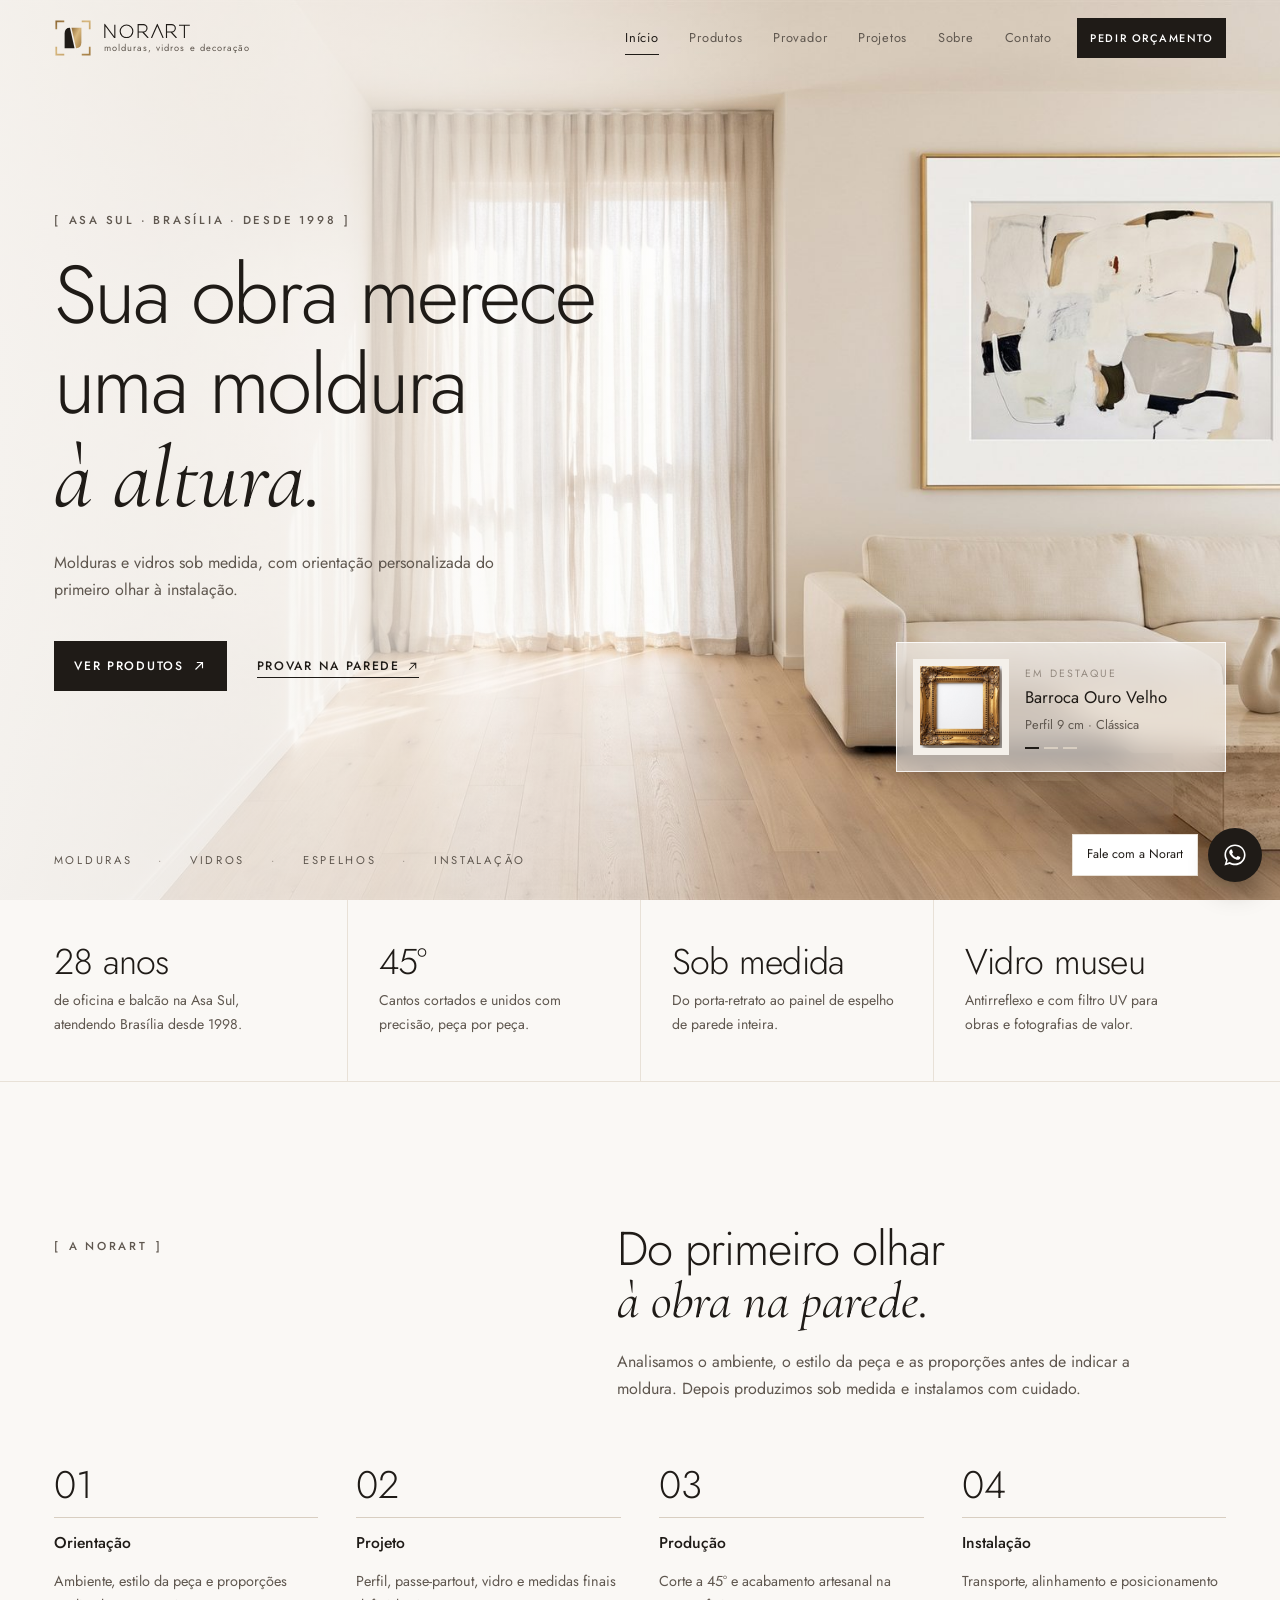
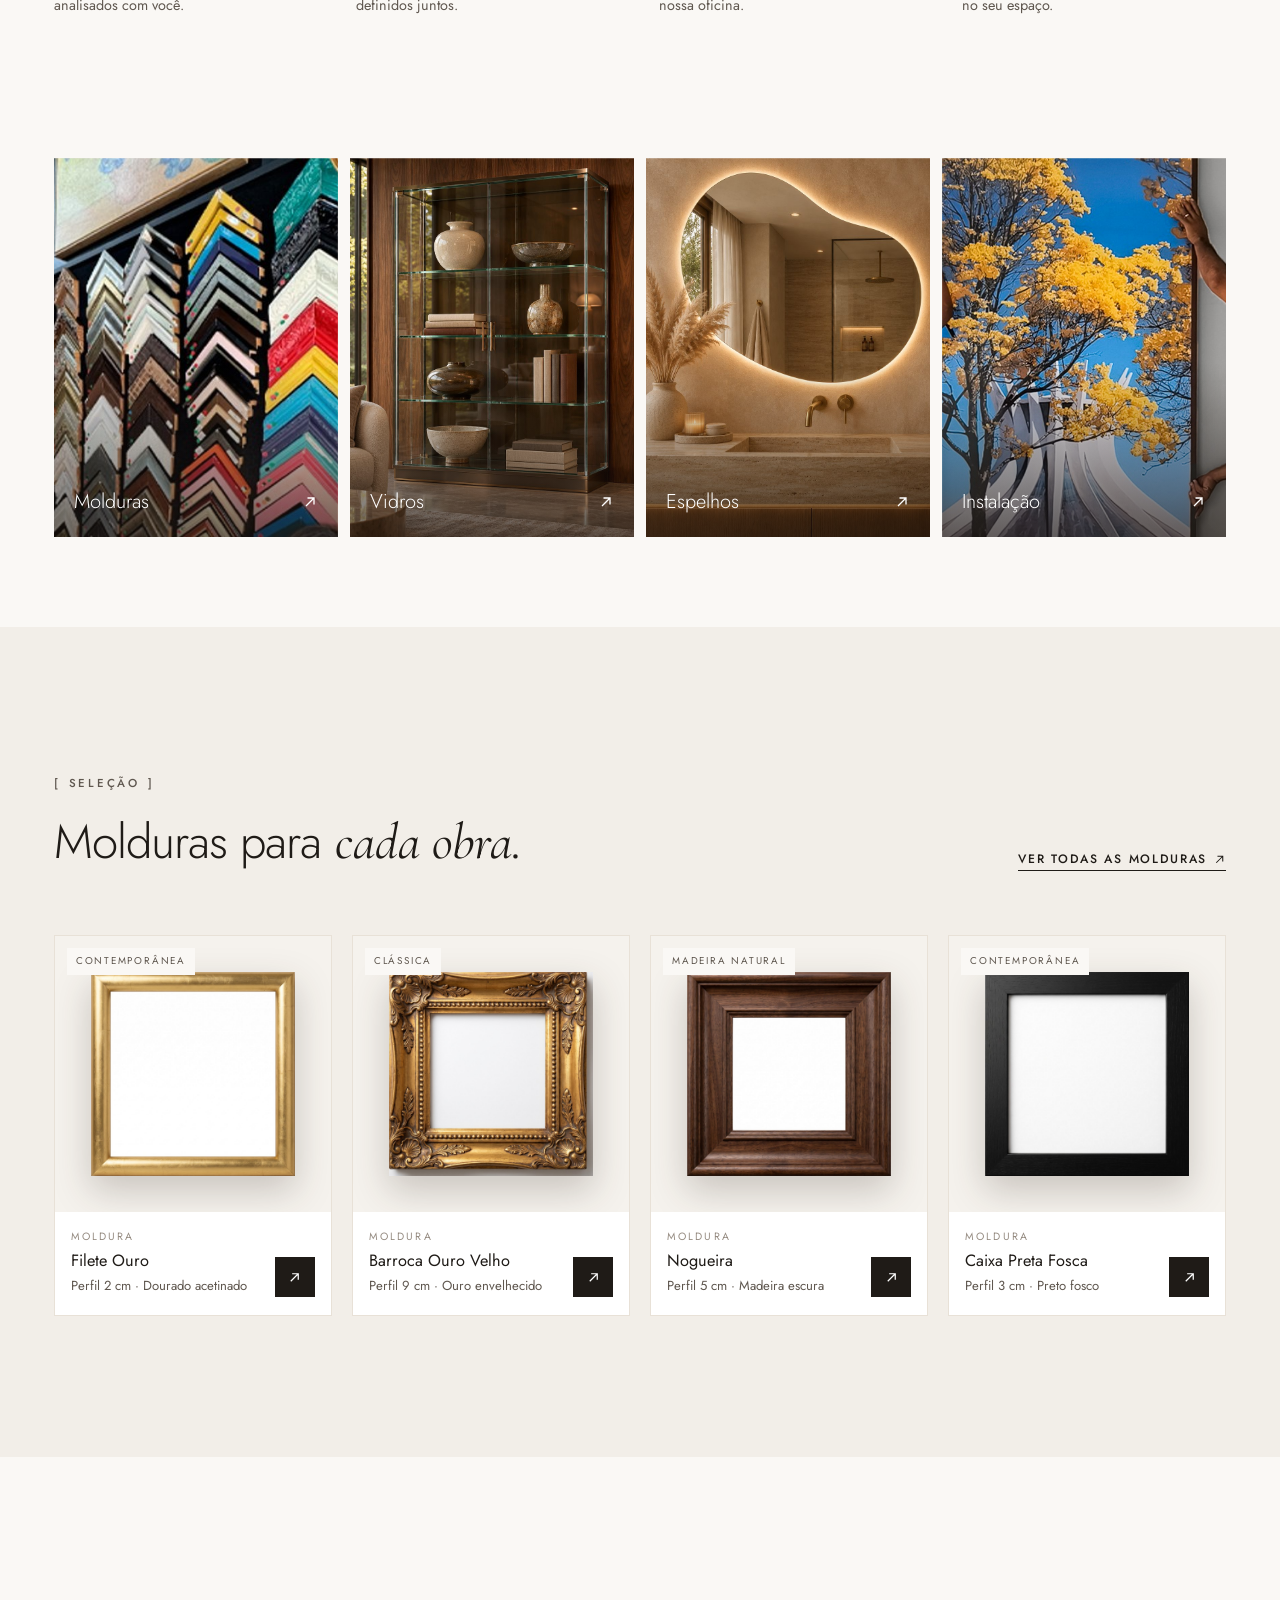
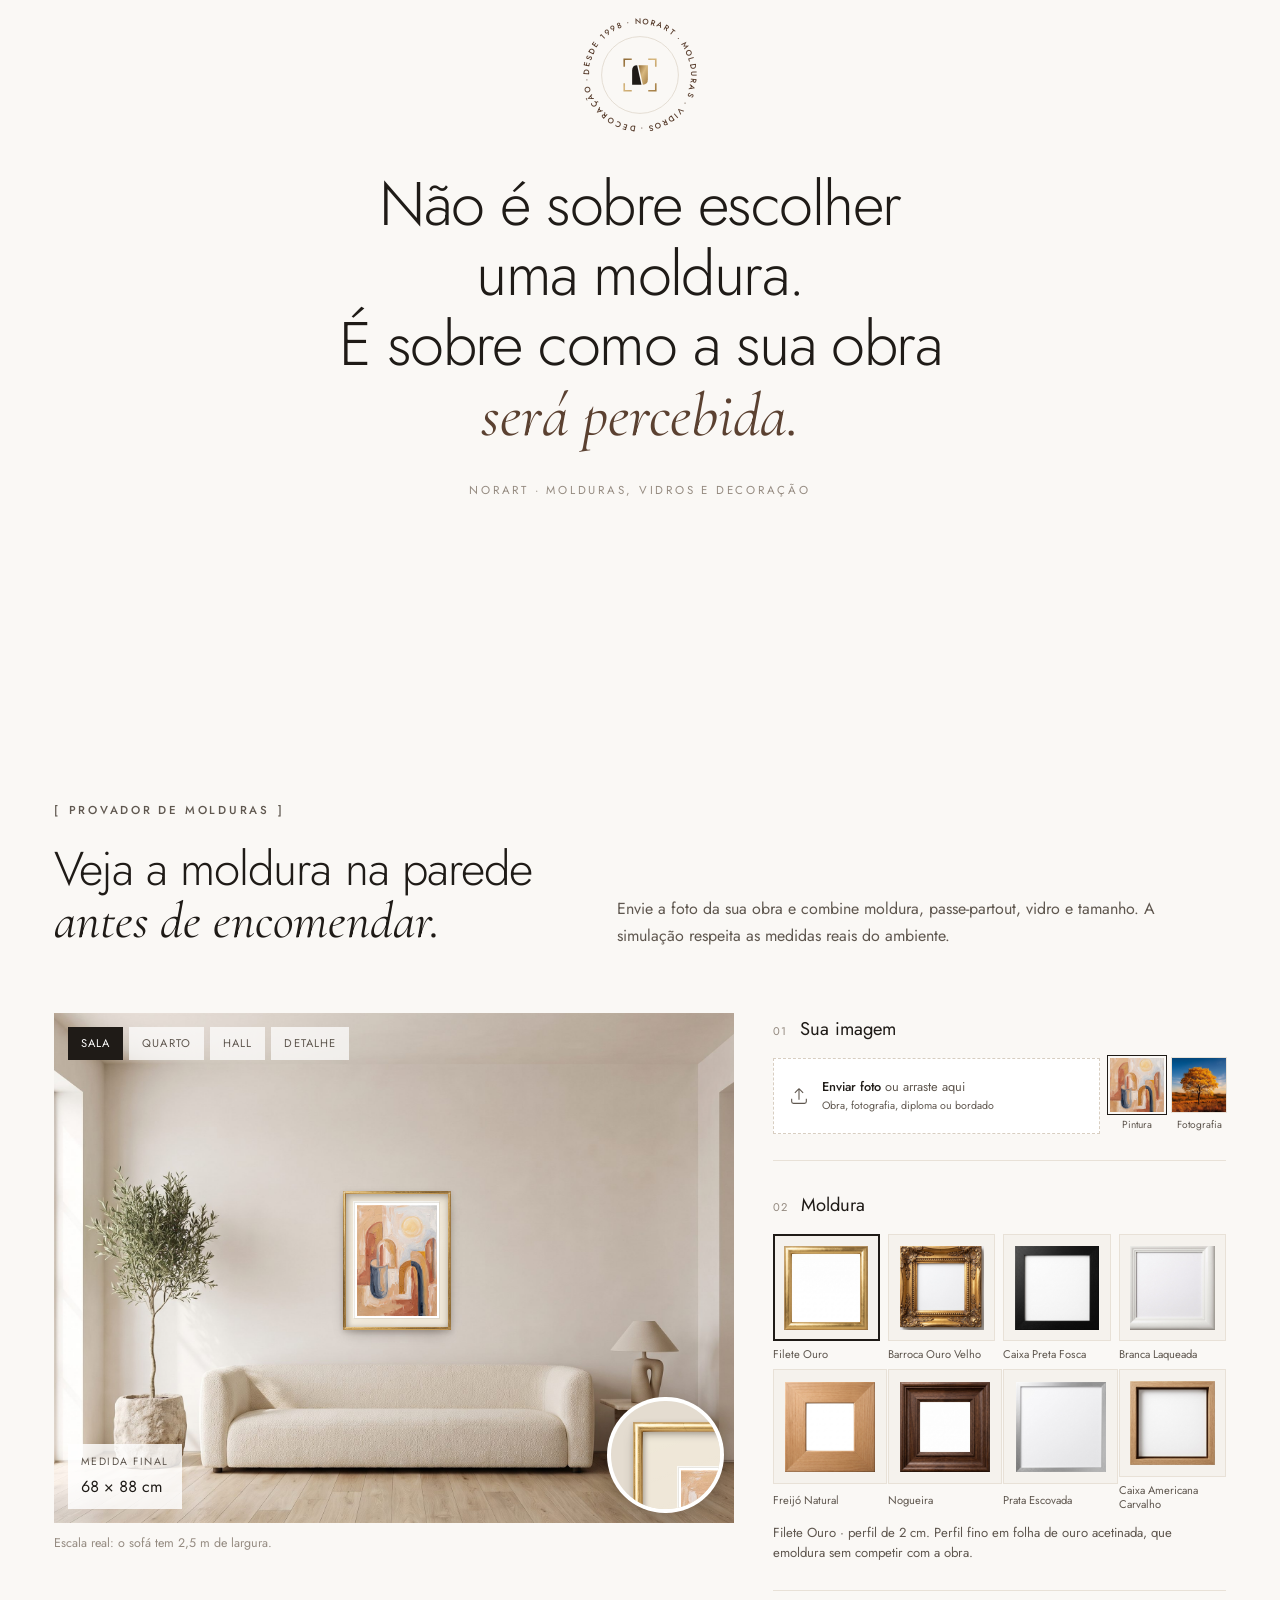
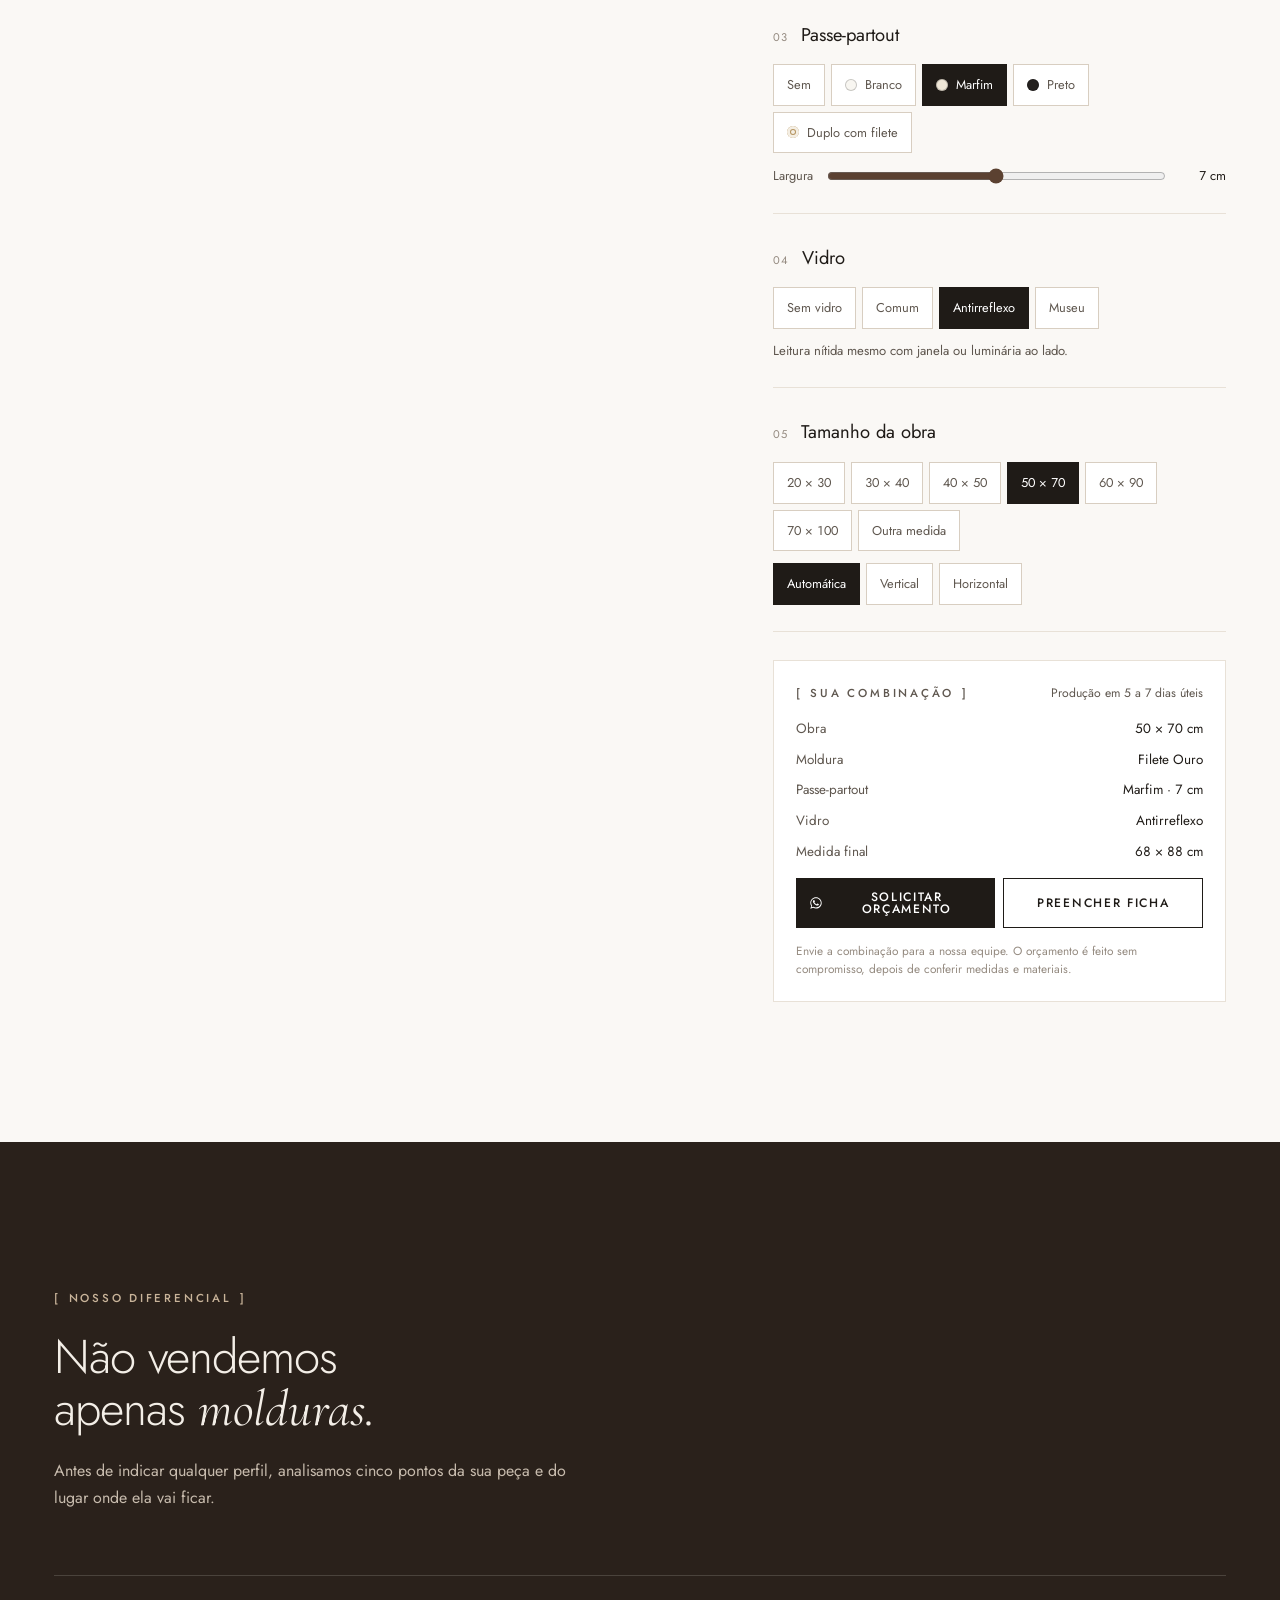
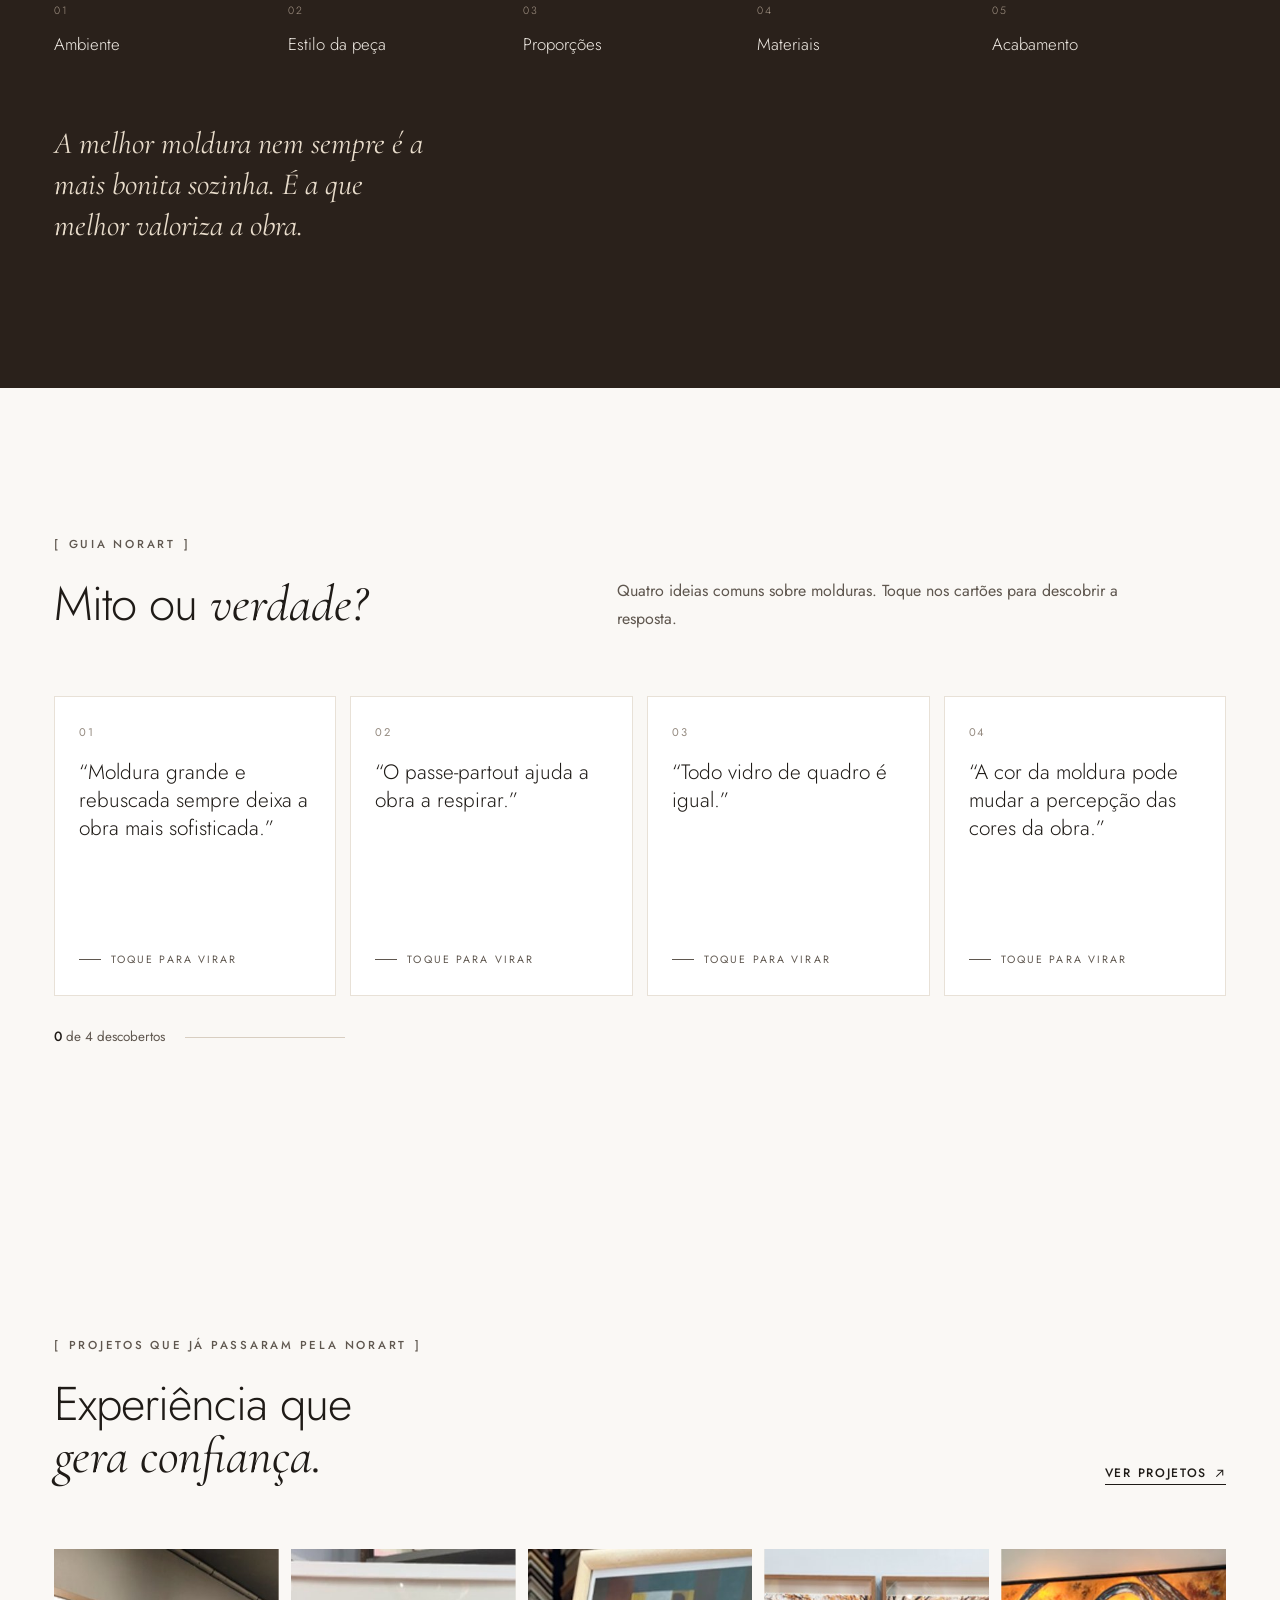
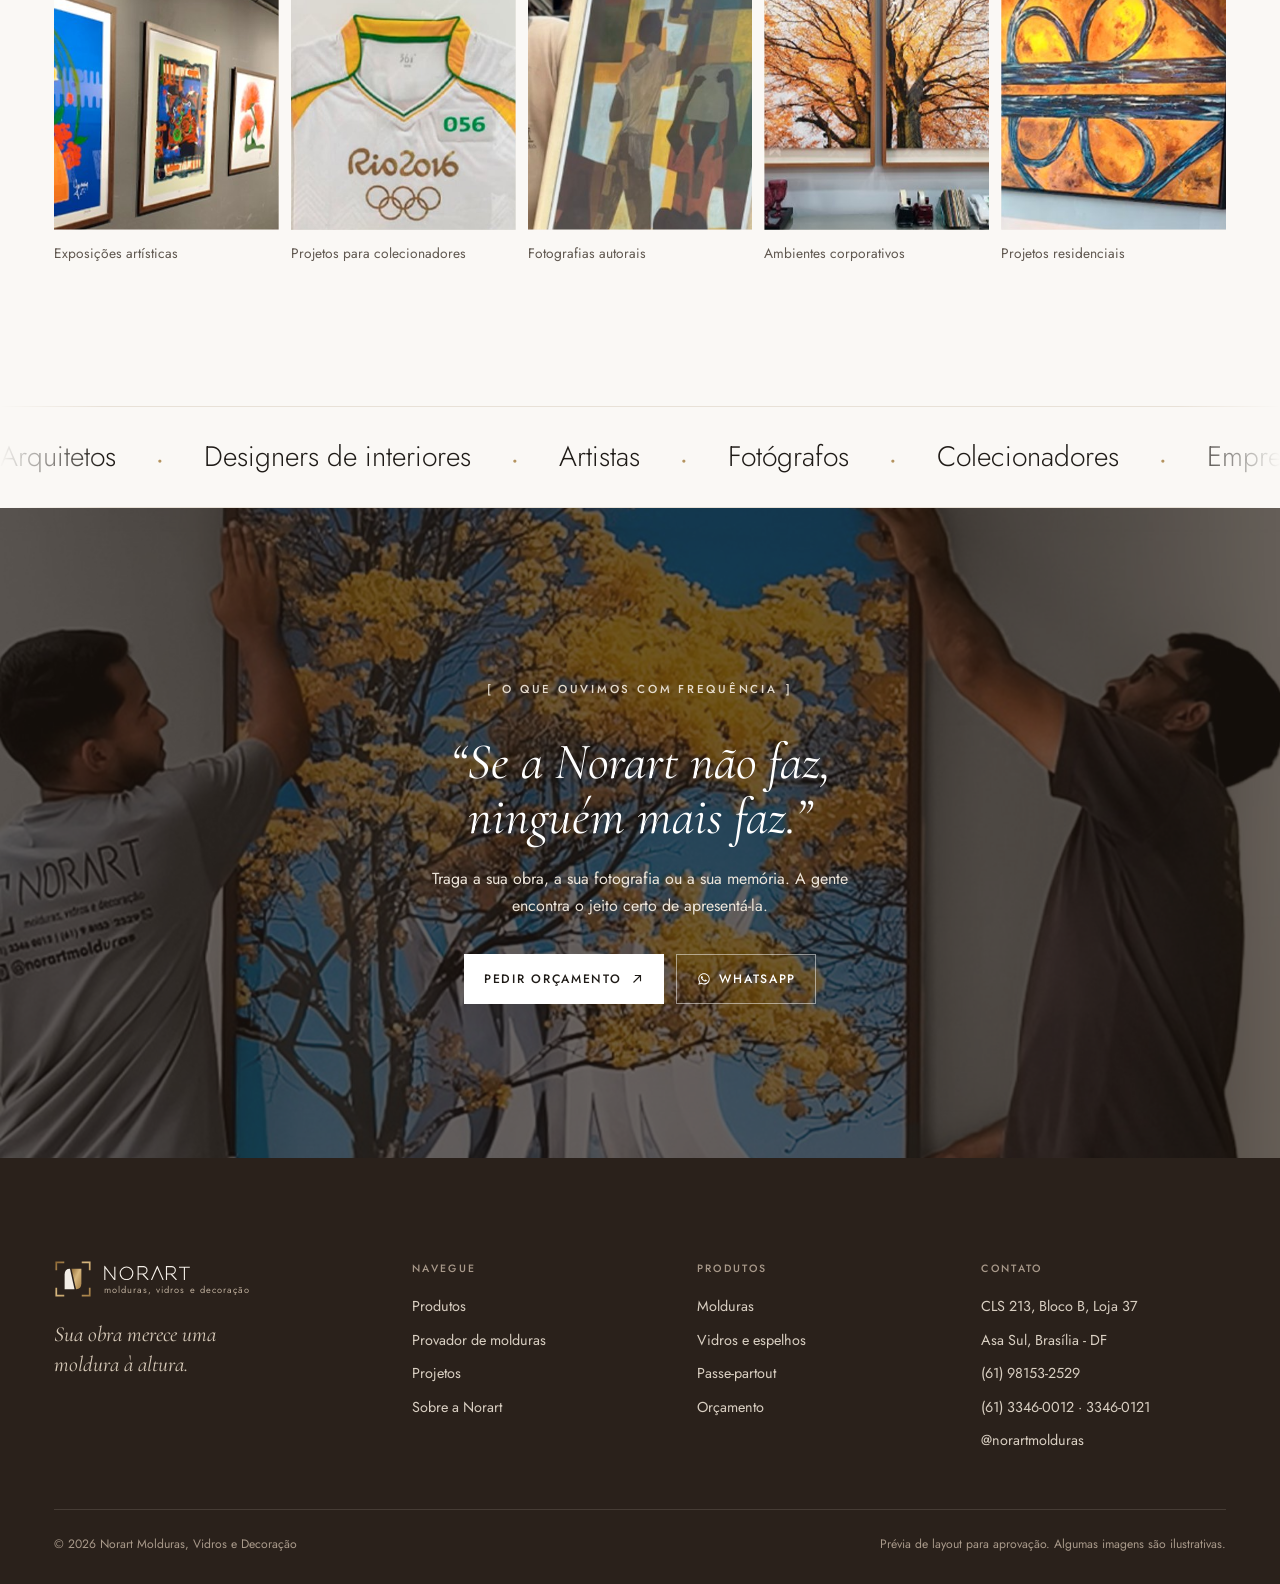
==== commit c483de00: "Tirar a sacola e os preços: o site pede orçamento, não vende Remove a sacola do topo, a gaveta "Meu " ====
--- a/index.html
+++ b/index.html
@@ -124,10 +124,6 @@
 .icone-btn{position:relative;width:44px;height:44px;flex:none;display:grid;place-items:center;border:1px solid var(--linha-2);border-radius:50%;background:transparent;cursor:pointer;transition:border-color .3s,background-color .3s}
 .icone-btn:hover{border-color:var(--texto)}
 .icone-btn svg{width:18px;height:18px}
-.badge{position:absolute;top:-4px;right:-4px;min-width:19px;height:19px;padding:0 5px;border-radius:10px;background:var(--marrom);color:#fff;font:500 .66rem/19px var(--ff);text-align:center}
-.badge[data-n="0"]{display:none}
-.badge.pula{animation:pula .5s ease}
-@keyframes pula{40%{transform:scale(1.3)}}
 
 /* ---------- Logo ---------- */
 .marca{display:flex;align-items:center;gap:12px;text-decoration:none;color:var(--texto)}
@@ -450,8 +446,6 @@
 .resumo dl{display:grid;grid-template-columns:minmax(0,1fr) auto;gap:8px 16px;margin:0;font-size:.84rem;font-variant-numeric:tabular-nums}
 .resumo dt{color:var(--texto-2);min-width:0}
 .resumo dd{margin:0;text-align:right}
-.resumo__total{display:flex;justify-content:space-between;align-items:baseline;gap:12px;padding-top:14px;border-top:1px solid var(--linha);font-size:.84rem;color:var(--texto-2)}
-.resumo__total b{font-size:clamp(1.7rem,2.6vw,2.1rem);font-weight:300;color:var(--texto);font-variant-numeric:tabular-nums}
 .resumo__acoes{display:grid;grid-template-columns:repeat(auto-fit,minmax(min(100%,150px),1fr));gap:8px}
 .resumo__acoes .btn{white-space:normal;text-align:center;padding:0 1em}
 .nota{margin:0;font-size:.74rem;line-height:1.55;color:var(--texto-3)}
@@ -609,35 +603,6 @@
 @media (max-width:900px){.rodape__topo{grid-template-columns:1fr 1fr}.rodape__topo>div:first-child{grid-column:1/-1}}
 @media (max-width:480px){.rodape__topo{grid-template-columns:1fr}}
 
-/* ---------- Pedido (gaveta) ---------- */
-.gaveta{position:fixed;inset:0;z-index:90;visibility:hidden;transition:visibility 0s .5s}
-.gaveta.aberta{visibility:visible;transition:none}
-.gaveta__fundo{position:absolute;inset:0;background:rgba(20,15,11,.4);opacity:0;transition:opacity .4s}
-.gaveta.aberta .gaveta__fundo{opacity:1}
-.gaveta__painel{position:absolute;top:0;right:0;bottom:0;width:min(440px,100%);display:flex;flex-direction:column;background:var(--fundo);transform:translateX(100%);transition:transform .55s var(--ease);padding-top:env(safe-area-inset-top,0px);padding-bottom:env(safe-area-inset-bottom,0px);padding-right:env(safe-area-inset-right,0px)}
-.gaveta.aberta .gaveta__painel{transform:none}
-.gaveta__cab{display:flex;align-items:center;justify-content:space-between;gap:12px;padding:22px 24px;border-bottom:1px solid var(--linha)}
-.gaveta__cab h2{font-size:1.5rem;font-weight:300}
-.gaveta__corpo{flex:1;overflow-y:auto;padding:20px 24px;display:grid;gap:16px;align-content:start}
-.vazio{display:grid;gap:14px;justify-items:start;padding:20px 0;color:var(--texto-2);font-size:.92rem}
-.vazio b{font-size:1.3rem;font-weight:300;color:var(--texto)}
-.item{display:grid;grid-template-columns:76px minmax(0,1fr);gap:14px;padding-bottom:16px;border-bottom:1px solid var(--linha)}
-.item img{width:76px;height:76px;object-fit:cover;background:#ECE7E0}
-.item h3{font-size:1rem;font-weight:400}
-.item ul{list-style:none;margin:4px 0 8px;padding:0;font-size:.76rem;line-height:1.5;color:var(--texto-2)}
-.item__linha{display:flex;align-items:center;justify-content:space-between;gap:10px;font-variant-numeric:tabular-nums}
-.qtd{display:inline-flex;align-items:center;border:1px solid var(--linha-2)}
-.qtd button{width:30px;height:30px;border:0;background:none;cursor:pointer}
-.qtd span{min-width:24px;text-align:center;font-size:.84rem}
-.remover{border:0;background:none;padding:0;color:var(--texto-3);font-size:.74rem;text-decoration:underline;cursor:pointer}
-.gaveta__pe{padding:20px 24px;border-top:1px solid var(--linha);display:grid;gap:14px}
-.gaveta__total{display:flex;justify-content:space-between;align-items:baseline;font-size:.84rem;color:var(--texto-2)}
-.gaveta__total b{font-size:1.8rem;font-weight:300;color:var(--texto);font-variant-numeric:tabular-nums}
-.checkout{display:grid;gap:14px}
-.final{display:grid;gap:12px;padding:18px;background:var(--branco);border:1px solid var(--linha)}
-.final b{font-size:1.2rem;font-weight:400}
-.final p{margin:0;font-size:.84rem;color:var(--texto-2)}
-
 /* ---------- WhatsApp flutuante, toast ---------- */
 .zap-flutua{position:fixed;z-index:40;right:calc(18px + env(safe-area-inset-right,0px));bottom:calc(18px + env(safe-area-inset-bottom,0px));display:flex;align-items:center;gap:10px;text-decoration:none}
 .zap-flutua i{width:54px;height:54px;border-radius:50%;background:var(--texto);display:grid;place-items:center;box-shadow:0 14px 30px -10px rgba(0,0,0,.45);transition:transform .35s var(--ease),background-color .3s}
@@ -948,7 +913,6 @@
     <symbol id="palavra" viewBox="0 -1 104 18"><g fill="none" stroke="currentColor" stroke-width="1.35" stroke-linejoin="miter"><path d="M1 16V0l12 16V0"/><circle cx="27" cy="8" r="7.6"/><path d="M41 16V0h6.2a4.4 4.4 0 0 1 0 8.8H41M46.5 8.8L53 16"/><path d="M57 16L64 0l7 16"/><path d="M75 16V0h6.2a4.4 4.4 0 0 1 0 8.8H75M80.5 8.8L87 16"/><path d="M90 0.7h13M96.5 0.7V16"/></g></symbol>
     <symbol id="i-seta" viewBox="0 0 16 16"><path d="M4 12L12 4M5.5 4H12v6.5" fill="none" stroke="currentColor" stroke-width="1.3"/></symbol>
     <symbol id="i-zap" viewBox="0 0 32 32"><path fill="currentColor" d="M16 3C8.8 3 3 8.7 3 15.8c0 2.5.7 4.9 2 7L3 29l6.4-2c2 1.1 4.3 1.7 6.6 1.7 7.2 0 13-5.7 13-12.8S23.2 3 16 3zm0 23.4c-2.1 0-4.1-.6-5.9-1.6l-.4-.3-3.8 1.2 1.2-3.7-.3-.4a10.5 10.5 0 0 1-1.8-6C5 9.7 9.9 4.9 16 4.9s11 4.8 11 10.8-4.9 10.7-11 10.7zm6-8c-.3-.2-2-1-2.3-1.1-.3-.1-.5-.2-.8.2-.2.3-.9 1.1-1.1 1.3-.2.2-.4.2-.7.1-.3-.2-1.4-.5-2.7-1.7-1-.9-1.7-2-1.9-2.3-.2-.3 0-.5.1-.7l.5-.6c.2-.2.2-.4.3-.6.1-.2 0-.4 0-.6-.1-.2-.8-1.8-1-2.5-.3-.7-.5-.6-.8-.6h-.6c-.2 0-.6.1-.9.4-.3.3-1.2 1.1-1.2 2.8s1.2 3.2 1.4 3.5c.2.2 2.4 3.6 5.7 5 .8.3 1.4.5 1.9.7.8.3 1.5.2 2.1.1.6-.1 2-.8 2.3-1.6.3-.8.3-1.4.2-1.6-.1-.1-.3-.2-.6-.4z"/></symbol>
-    <symbol id="i-sacola" viewBox="0 0 24 24"><path fill="none" stroke="currentColor" stroke-width="1.2" d="M5 8h14l-1 12H6L5 8zM9 8V6a3 3 0 0 1 6 0v2"/></symbol>
     <symbol id="i-quadro" viewBox="0 0 24 24"><rect x="4" y="4" width="16" height="16" fill="none" stroke="currentColor" stroke-width="1.3"/><rect x="8" y="8" width="8" height="8" fill="none" stroke="currentColor" stroke-width="1.3"/></symbol>
     <symbol id="i-esq" viewBox="0 0 24 24"><path fill="none" stroke="currentColor" stroke-width="1.3" d="M15 5l-7 7 7 7"/></symbol>
     <symbol id="i-dir" viewBox="0 0 24 24"><path fill="none" stroke="currentColor" stroke-width="1.3" d="M9 5l7 7-7 7"/></symbol>
@@ -973,7 +937,6 @@
       <a href="#contato" data-nav="contato">Contato</a>
     </nav>
     <a class="btn btn--escuro btn--sm topo__cta" href="#contato">Pedir orçamento</a>
-    <button class="icone-btn" id="abrirPedido" type="button" aria-label="Abrir meu pedido" aria-controls="gaveta"><svg aria-hidden="true"><use href="#i-sacola"/></svg><span class="badge" id="pedidoN" data-n="0">0</span></button>
     <button class="icone-btn menu-btn" id="menuBtn" type="button" aria-expanded="false" aria-controls="menuMobile" aria-label="Abrir menu"><span></span><span></span></button>
   </div>
 </header>
@@ -1290,7 +1253,7 @@
           <a class="btn btn--escuro" id="prodProvar" href="#provador">Provar na parede <svg aria-hidden="true"><use href="#i-seta"/></svg></a>
           <a class="btn btn--linha" id="prodZap" href="https://wa.me/5561981532529" target="_blank" rel="noopener"><svg aria-hidden="true"><use href="#i-zap"/></svg>Solicitar orçamento</a>
         </div>
-        <p class="nota">O valor é calculado pelo tamanho da obra, passe-partout e vidro. No provador você vê uma estimativa.</p>
+        <p class="nota">O orçamento considera o tamanho da obra, o passe-partout e o vidro. No provador você monta a combinação e envia para a nossa equipe.</p>
       </div>
     </div>
   </div>
@@ -1354,14 +1317,13 @@
           <div class="opcoes" role="radiogroup" aria-label="Orientação"><label class="op"><input type="radio" name="orient" value="auto" checked><span>Automática</span></label><label class="op"><input type="radio" name="orient" value="v"><span>Vertical</span></label><label class="op"><input type="radio" name="orient" value="h"><span>Horizontal</span></label></div>
         </fieldset>
         <div class="resumo" aria-live="polite">
-          <div class="resumo__cab"><span class="rotulo">Seu quadro</span><span id="resumoPrazo">Pronto em 5 a 7 dias úteis</span></div>
+          <div class="resumo__cab"><span class="rotulo">Sua combinação</span><span id="resumoPrazo">Produção em 5 a 7 dias úteis</span></div>
           <dl id="resumoLista"></dl>
-          <div class="resumo__total"><span>Total estimado</span><b id="resumoTotal">R$ 0</b></div>
           <div class="resumo__acoes">
-            <button class="btn btn--escuro" type="button" id="addPedido">Adicionar ao pedido</button>
-            <a class="btn btn--linha" id="comprarZap" href="https://wa.me/5561981532529" target="_blank" rel="noopener"><svg aria-hidden="true"><use href="#i-zap"/></svg>Comprar agora</a>
+            <a class="btn btn--escuro" id="provZap" href="https://wa.me/5561981532529" target="_blank" rel="noopener"><svg aria-hidden="true"><use href="#i-zap"/></svg>Solicitar orçamento</a>
+            <a class="btn btn--linha" id="provFicha" href="#contato">Preencher ficha</a>
           </div>
-          <p class="nota">Valores simulados para a apresentação do layout. O preço final é confirmado pela equipe depois de conferir medidas e materiais.</p>
+          <p class="nota">Envie a combinação para a nossa equipe. O orçamento é feito sem compromisso, depois de conferir medidas e materiais.</p>
         </div>
       </form>
     </div>
@@ -1712,20 +1674,11 @@
       <div><h3>Produtos</h3><ul><li><a href="#produtos" data-filtro="molduras">Molduras</a></li><li><a href="#produtos" data-filtro="vidros">Vidros e espelhos</a></li><li><a href="#produtos" data-filtro="molduras">Passe-partout</a></li><li><a href="#contato">Orçamento</a></li></ul></div>
       <div><h3>Contato</h3><ul><li>CLS 213, Bloco B, Loja 37</li><li>Asa Sul, Brasília - DF</li><li><a data-zap="geral" href="https://wa.me/5561981532529" target="_blank" rel="noopener">(61) 98153-2529</a></li><li>(61) 3346-0012 · 3346-0121</li><li><a href="https://www.instagram.com/norartmolduras/" target="_blank" rel="noopener">@norartmolduras</a></li></ul></div>
     </div>
-    <div class="rodape__base"><span>© <span id="ano">2026</span> Norart Molduras, Vidros e Decoração</span><span>Prévia de layout para aprovação. Algumas imagens são ilustrativas e os valores do provador são simulados.</span></div>
+    <div class="rodape__base"><span>© <span id="ano">2026</span> Norart Molduras, Vidros e Decoração</span><span>Prévia de layout para aprovação. Algumas imagens são ilustrativas.</span></div>
   </div>
 </footer>
 
 <a class="zap-flutua" id="zapFlutua" href="https://wa.me/5561981532529" target="_blank" rel="noopener" aria-label="Conversar com a Norart no WhatsApp"><span id="zapDica">Fale com a Norart</span><i><svg aria-hidden="true"><use href="#i-zap"/></svg></i></a>
-
-<div class="gaveta" id="gaveta" aria-hidden="true" inert>
-  <div class="gaveta__fundo" data-fechar></div>
-  <aside class="gaveta__painel" role="dialog" aria-modal="true" aria-labelledby="gavetaTitulo">
-    <div class="gaveta__cab"><h2 id="gavetaTitulo">Meu pedido</h2><button class="icone-btn" type="button" data-fechar aria-label="Fechar pedido"><svg aria-hidden="true"><use href="#i-x"/></svg></button></div>
-    <div class="gaveta__corpo" id="pedidoLista"></div>
-    <div class="gaveta__pe" id="pedidoPe"></div>
-  </aside>
-</div>
 
 <dialog class="lightbox" id="lightbox" aria-labelledby="lbTitulo">
   <button class="icone-btn lb__fechar" type="button" id="lbFechar" aria-label="Fechar"><svg aria-hidden="true"><use href="#i-x"/></svg></button>
@@ -1749,8 +1702,6 @@
 const $=(s,el=document)=>el.querySelector(s);
 const $$=(s,el=document)=>Array.from(el.querySelectorAll(s));
 const ZAP='5561981532529';
-const FMT=new Intl.NumberFormat('pt-BR',{style:'currency',currency:'BRL',maximumFractionDigits:0,minimumFractionDigits:0});
-const brl=v=>FMT.format(Math.round(v));
 const zap=m=>'https://wa.me/'+ZAP+'?text='+encodeURIComponent(m);
 const virg=n=>String(Math.round(n*10)/10).replace('.',',');
 const esc=s=>String(s).replace(/[&<>"']/g,c=>({'&':'&amp;','<':'&lt;','>':'&gt;','"':'&quot;',"'":'&#39;'}[c]));
@@ -1758,7 +1709,6 @@
 const REDUZ=window.matchMedia('(prefers-reduced-motion: reduce)').matches;
 const clamp=(v,a,b)=>Math.min(b,Math.max(a,v));
 const SETA='<svg aria-hidden="true"><use href="#i-seta"/></svg>';
-const ICO_ZAP='<svg aria-hidden="true"><use href="#i-zap"/></svg>';
 let toastT;
 function avisar(t){const el=$('#toast');el.textContent=t;el.classList.add('on');clearTimeout(toastT);toastT=setTimeout(()=>el.classList.remove('on'),2600)}
 function copiar(texto){
@@ -1770,14 +1720,14 @@
 
 /* ================= dados ================= */
 const MOLDURAS=[
-  {id:'filete',nome:'Filete Ouro',perfil:2,preco:95,tom:'Dourado acetinado',linha:'Contemporânea',slice:[98,97,97,98],desc:'Perfil fino em folha de ouro acetinada, que emoldura sem competir com a obra.',indicacao:'Gravuras, fotografias e pinturas de tons quentes'},
-  {id:'barroca',nome:'Barroca Ouro Velho',perfil:9,preco:210,tom:'Ouro envelhecido',linha:'Clássica',slice:[221,236,236,218],prazo:'7 a 10 dias úteis',desc:'Entalhes em folhas de acanto, conchas nos cantos e fileira de pérolas, com douração envelhecida.',indicacao:'Retratos, espelhos de destaque e obras clássicas'},
-  {id:'preta',nome:'Caixa Preta Fosca',perfil:3,preco:82,tom:'Preto fosco',linha:'Contemporânea',slice:[127,117,114,132],desc:'Perfil reto com pintura preta fosca, que dá peso gráfico à composição.',indicacao:'Fotografias, gravuras e obras em preto e branco'},
-  {id:'branca',nome:'Branca Laqueada',perfil:3.5,preco:88,tom:'Laca branca',linha:'Contemporânea',slice:[86,86,86,86],desc:'Laca branca com degrau interno suave, leve e luminosa.',indicacao:'Ambientes claros, quadros infantis e composições leves'},
-  {id:'freijo',nome:'Freijó Natural',perfil:4,preco:110,tom:'Madeira clara',linha:'Madeira natural',slice:[239,238,238,238],desc:'Madeira clara de veios retos com acabamento a óleo fosco.',indicacao:'Fotografias de natureza e ambientes com linho e palha'},
-  {id:'nogueira',nome:'Nogueira',perfil:5,preco:128,tom:'Madeira escura',linha:'Madeira natural',slice:[226,225,226,226],desc:'Madeira escura com perfil escalonado e pequeno canal interno.',indicacao:'Salas com marcenaria e obras de cores intensas'},
-  {id:'prata',nome:'Prata Escovada',perfil:1.5,preco:72,tom:'Alumínio escovado',linha:'Minimalista',slice:[64,54,54,64],desc:'Alumínio escovado ultrafino, discreto e contemporâneo.',indicacao:'Pôsteres, diplomas e composições modernas'},
-  {id:'americana',nome:'Caixa Americana Carvalho',perfil:2.5,preco:78,tom:'Carvalho natural',linha:'Para telas',slice:[103,103,103,103],semPasse:true,desc:'A tela flutua dentro da moldura, com um respiro escuro em volta. Feita para pinturas em tela, sem vidro.',indicacao:'Pinturas em tela'}
+  {id:'filete',nome:'Filete Ouro',perfil:2,tom:'Dourado acetinado',linha:'Contemporânea',slice:[98,97,97,98],desc:'Perfil fino em folha de ouro acetinada, que emoldura sem competir com a obra.',indicacao:'Gravuras, fotografias e pinturas de tons quentes'},
+  {id:'barroca',nome:'Barroca Ouro Velho',perfil:9,tom:'Ouro envelhecido',linha:'Clássica',slice:[221,236,236,218],prazo:'7 a 10 dias úteis',desc:'Entalhes em folhas de acanto, conchas nos cantos e fileira de pérolas, com douração envelhecida.',indicacao:'Retratos, espelhos de destaque e obras clássicas'},
+  {id:'preta',nome:'Caixa Preta Fosca',perfil:3,tom:'Preto fosco',linha:'Contemporânea',slice:[127,117,114,132],desc:'Perfil reto com pintura preta fosca, que dá peso gráfico à composição.',indicacao:'Fotografias, gravuras e obras em preto e branco'},
+  {id:'branca',nome:'Branca Laqueada',perfil:3.5,tom:'Laca branca',linha:'Contemporânea',slice:[86,86,86,86],desc:'Laca branca com degrau interno suave, leve e luminosa.',indicacao:'Ambientes claros, quadros infantis e composições leves'},
+  {id:'freijo',nome:'Freijó Natural',perfil:4,tom:'Madeira clara',linha:'Madeira natural',slice:[239,238,238,238],desc:'Madeira clara de veios retos com acabamento a óleo fosco.',indicacao:'Fotografias de natureza e ambientes com linho e palha'},
+  {id:'nogueira',nome:'Nogueira',perfil:5,tom:'Madeira escura',linha:'Madeira natural',slice:[226,225,226,226],desc:'Madeira escura com perfil escalonado e pequeno canal interno.',indicacao:'Salas com marcenaria e obras de cores intensas'},
+  {id:'prata',nome:'Prata Escovada',perfil:1.5,tom:'Alumínio escovado',linha:'Minimalista',slice:[64,54,54,64],desc:'Alumínio escovado ultrafino, discreto e contemporâneo.',indicacao:'Pôsteres, diplomas e composições modernas'},
+  {id:'americana',nome:'Caixa Americana Carvalho',perfil:2.5,tom:'Carvalho natural',linha:'Para telas',slice:[103,103,103,103],semPasse:true,desc:'A tela flutua dentro da moldura, com um respiro escuro em volta. Feita para pinturas em tela, sem vidro.',indicacao:'Pinturas em tela'}
 ];
 const MOLD={};MOLDURAS.forEach(m=>MOLD[m.id]=m);
 const PASSES={
@@ -1788,10 +1738,10 @@
   duplo:{nome:'Duplo com filete',cor:'#F4EEE3',filete:true}
 };
 const VIDROS={
-  nenhum:{nome:'Sem vidro',preco:0,info:'Para telas e obras com verniz, que precisam respirar.'},
-  comum:{nome:'Comum',preco:160,info:'Protege contra poeira e toque, mas reflete a luz do ambiente.'},
-  ar:{nome:'Antirreflexo',preco:420,info:'Leitura nítida mesmo com janela ou luminária ao lado.'},
-  museu:{nome:'Museu',preco:980,info:'Antirreflexo com filtro UV, para obras e fotografias de valor.'}
+  nenhum:{nome:'Sem vidro',info:'Para telas e obras com verniz, que precisam respirar.'},
+  comum:{nome:'Comum',info:'Protege contra poeira e toque, mas reflete a luz do ambiente.'},
+  ar:{nome:'Antirreflexo',info:'Leitura nítida mesmo com janela ou luminária ao lado.'},
+  museu:{nome:'Museu',info:'Antirreflexo com filtro UV, para obras e fotografias de valor.'}
 };
 const OBRAS={abstrata:{src:'img/obra-abstrata.jpg',r:1128/1400},ipe:{src:'img/obra-ipe.jpg',r:1400/939},sua:{src:'',r:1}};
 const R_CENA=1920/1434;
@@ -1978,25 +1928,17 @@
   return o==='h'?[b,a]:[a,b];
 }
 function cfgAtual(){const [w,h]=dimsObra();return{mold:st.moldura,src:OBRAS[st.arte].src,w,h,passe:st.passe,passeW:+st.passeW,vidro:st.vidro}}
-function preco(c){
-  const md=medidas(c),M=MOLD[c.mold],iw=c.w+2*md.p,ih=c.h+2*md.p;
-  const metros=(2*(iw+ih)+8*M.perfil)/100,area=iw*ih/10000;
-  const vMold=metros*M.preco,vPasse=md.p?Math.max(28,area*(c.passe==='duplo'?210:130)):0;
-  const vVidro=VIDROS[c.vidro].preco?Math.max(30,area*VIDROS[c.vidro].preco):0,vMont=38;
-  return{metros,vMold,vPasse,vVidro,vMont,total:vMold+vPasse+vVidro+vMont};
-}
 function descrever(c){
   const md=medidas(c),M=MOLD[c.mold];
   return{titulo:'Quadro '+c.w+' × '+c.h+' cm',linhas:['Moldura: '+M.nome+' ('+virg(M.perfil)+' cm)',md.p?'Passe-partout: '+PASSES[c.passe].nome.toLowerCase()+', '+md.p+' cm':'Sem passe-partout','Vidro: '+VIDROS[c.vidro].nome.toLowerCase(),'Medida final: '+virg(md.W)+' × '+virg(md.H)+' cm']};
 }
-function itemAtual(){const c=cfgAtual(),d=descrever(c);return{titulo:d.titulo,linhas:d.linhas,preco:preco(c).total,qtd:1,sua:st.arte==='sua',mold:c.mold}}
-function textoPedido(itens,dados){
-  let t='Olá, Norart! Montei um pedido pelo site:\n\n';
-  itens.forEach((it,i)=>{t+='*'+(i+1)+') '+it.titulo+'*\n'+it.linhas.map(l=>'   '+l).join('\n')+'\n   Quantidade: '+it.qtd+' · Estimativa: '+brl(it.preco*it.qtd)+'\n\n'});
-  t+='*Total estimado:* '+brl(itens.reduce((s,it)=>s+it.preco*it.qtd,0))+'\n';
-  if(dados)t+='\n*Nome:* '+dados.nome+'\n*WhatsApp:* '+dados.tel+'\n*Entrega:* '+dados.entrega+'\n';
-  t+=itens.some(it=>it.sua)?'\nVou enviar a foto da obra aqui na conversa.':'\nUsei uma imagem de exemplo na simulação. Vou enviar a foto da minha obra aqui na conversa.';
-  return t;
+function textoSimulacao(){
+  const d=descrever(cfgAtual());
+  return'Olá, Norart! Montei esta combinação no provador do site e gostaria de um orçamento:\n\n*'+d.titulo+'*\n'+d.linhas.map(l=>'   '+l).join('\n')+'\n\n'+(st.arte==='sua'?'Vou enviar a foto da obra aqui na conversa.':'Usei uma imagem de exemplo na simulação. Vou enviar a foto da minha obra aqui na conversa.');
+}
+function resumoFicha(){
+  const c=cfgAtual(),md=medidas(c),M=MOLD[c.mold];
+  return'Simulei no provador: moldura '+M.nome+(md.p?', passe-partout '+PASSES[c.passe].nome.toLowerCase()+' de '+md.p+' cm':', sem passe-partout')+', vidro '+VIDROS[c.vidro].nome.toLowerCase()+'. Medida final de '+virg(md.W)+' × '+virg(md.H)+' cm.';
 }
 function construirProvador(){
   $('#moldGrid').innerHTML=MOLDURAS.map(M=>'<label class="mold"><input type="radio" name="moldura" value="'+M.id+'"'+(M.id===st.moldura?' checked':'')+'><span class="m-img"><img src="img/molduras/'+M.id+'.jpg" alt="" loading="lazy"></span><small>'+M.nome+'</small></label>').join('');
@@ -2019,7 +1961,7 @@
   rafP=requestAnimationFrame(()=>{
     const cena=$('#cenaProv');if(!cena||!cena.clientWidth)return;
     if(cena.dataset.cena!==st.cena)qProv=montarCena(cena,st.cena);
-    const c=cfgAtual(),md=medidas(c),p=preco(c),M=MOLD[c.mold];
+    const c=cfgAtual(),md=medidas(c),M=MOLD[c.mold];
     const L=layoutCena(st.cena,cena.clientWidth,cena.clientHeight,md.W,md.H);
     aplicarQuadro(qProv,c,L.s,L);
     const lupa=$('#lupa');if(!qLupa){qLupa=criarQuadro();lupa.appendChild(qLupa)}
@@ -2027,11 +1969,10 @@
     aplicarQuadro(qLupa,c,s2,{x:S*.2,y:S*.2});
     $('#medidaFinal').textContent=virg(md.W)+' × '+virg(md.H)+' cm';
     $('#palcoNota').textContent=CENAS[st.cena].nota;
-    const linhas=[['Obra',c.w+' × '+c.h+' cm'],['Moldura '+M.nome+' · '+virg(p.metros)+' m',brl(p.vMold)],md.p?['Passe-partout '+PASSES[c.passe].nome.toLowerCase()+' · '+md.p+' cm',brl(p.vPasse)]:['Passe-partout','Sem'],c.vidro==='nenhum'?['Vidro','Sem vidro']:['Vidro '+VIDROS[c.vidro].nome.toLowerCase(),brl(p.vVidro)],['Montagem e acabamento',brl(p.vMont)]];
+    const linhas=[['Obra',c.w+' × '+c.h+' cm'],['Moldura',M.nome],['Passe-partout',md.p?PASSES[c.passe].nome+' · '+md.p+' cm':'Sem'],['Vidro',VIDROS[c.vidro].nome],['Medida final',virg(md.W)+' × '+virg(md.H)+' cm']];
     $('#resumoLista').innerHTML=linhas.map(([a,b])=>'<dt>'+esc(a)+'</dt><dd>'+esc(b)+'</dd>').join('');
-    $('#resumoTotal').textContent=brl(p.total);
-    $('#resumoPrazo').textContent='Pronto em '+(M.prazo||'5 a 7 dias úteis');
-    $('#comprarZap').href=zap(textoPedido([itemAtual()]));
+    $('#resumoPrazo').textContent='Produção em '+(M.prazo||'5 a 7 dias úteis');
+    $('#provZap').href=zap(textoSimulacao());
     $$('input[name=passe]').forEach(i=>i.disabled=!!M.semPasse);
     $('#passeW').disabled=!!M.semPasse||st.passe==='nenhum';
     $('#moldInfo').textContent=M.nome+' · perfil de '+virg(M.perfil)+' cm. '+M.desc;
@@ -2062,12 +2003,16 @@
   ['dragenter','dragover'].forEach(ev=>drop.addEventListener(ev,e=>{e.preventDefault();drop.classList.add('sobre')}));
   ['dragleave','drop'].forEach(ev=>drop.addEventListener(ev,e=>{e.preventDefault();drop.classList.remove('sobre')}));
   drop.addEventListener('drop',e=>carregarFoto(e.dataTransfer&&e.dataTransfer.files[0]));
-  $('#addPedido').addEventListener('click',()=>{const it=itemAtual();it.id=Date.now().toString(36);pedido.push(it);salvarPedido();avisar('Quadro adicionado ao pedido');abrirGaveta()});
-}
+  $('#provFicha').addEventListener('click',()=>{
+    const c=cfgAtual();
+    setTimeout(()=>{if(preencherFicha)preencherFicha({w:c.w,h:c.h,desc:resumoFicha(),foto:st.arte==='sua'?fotoSua:null})},80);
+  });
+}
+let fotoSua=null;
 function carregarFoto(f){
   if(!f)return;if(!/^image\//.test(f.type)){avisar('Envie um arquivo de imagem, como JPG ou PNG.');return}
   const url=URL.createObjectURL(f),img=new Image();
-  img.onload=()=>{OBRAS.sua={src:url,r:img.naturalWidth/img.naturalHeight};$('#amostraSuaImg').src=url;const lab=$('#amostraSua');lab.hidden=false;lab.querySelector('input').checked=true;st.arte='sua';st.orient='auto';$$('input[name=orient]').forEach(i=>i.checked=i.value==='auto');atualizarProvador();avisar('Sua foto entrou na simulação')};
+  img.onload=()=>{fotoSua=f;OBRAS.sua={src:url,r:img.naturalWidth/img.naturalHeight};$('#amostraSuaImg').src=url;const lab=$('#amostraSua');lab.hidden=false;lab.querySelector('input').checked=true;st.arte='sua';st.orient='auto';$$('input[name=orient]').forEach(i=>i.checked=i.value==='auto');atualizarProvador();avisar('Sua foto entrou na simulação')};
   img.onerror=()=>avisar('Não foi possível abrir esta imagem. Tente um JPG ou PNG.');img.src=url;
 }
 
@@ -2153,51 +2098,14 @@
   $('#adRange').addEventListener('input',e=>$('#ad').style.setProperty('--pos',e.target.value+'%'));
 }
 
-/* ================= pedido ================= */
-let pedido=memo.get('norart-pedido2',[]);if(!Array.isArray(pedido))pedido=[];
-let etapa='lista',dadosCk={nome:'',tel:'',entrega:'Retirar na loja (Asa Sul)'};
-function salvarPedido(){memo.set('norart-pedido2',pedido);const n=pedido.reduce((s,i)=>s+i.qtd,0),b=$('#pedidoN');b.textContent=n;b.dataset.n=n;b.classList.remove('pula');void b.offsetWidth;b.classList.add('pula')}
-const totalPedido=()=>pedido.reduce((s,it)=>s+it.preco*it.qtd,0);
+/* ================= utilidades de formulário ================= */
 function mascaraTel(v){const d=v.replace(/\D/g,'').slice(0,11);if(!d)return'';if(d.length<=2)return'('+d;if(d.length<=6)return'('+d.slice(0,2)+') '+d.slice(2);if(d.length<=10)return'('+d.slice(0,2)+') '+d.slice(2,6)+'-'+d.slice(6);return'('+d.slice(0,2)+') '+d.slice(2,7)+'-'+d.slice(7)}
-function renderPedido(){
-  const lista=$('#pedidoLista'),pe=$('#pedidoPe');
-  if(!pedido.length){lista.innerHTML='<div class="vazio"><b>Seu pedido está vazio.</b><p>Monte um quadro no provador e adicione aqui para comprar tudo de uma vez.</p><a class="btn btn--escuro btn--sm" href="#provador" data-fechar>Ir para o provador</a></div>';pe.innerHTML='';return}
-  lista.innerHTML=pedido.map(it=>'<article class="item" data-id="'+it.id+'"><img src="img/molduras/'+(it.mold||'filete')+'.jpg" alt=""><div><h3>'+esc(it.titulo)+'</h3><ul>'+it.linhas.map(l=>'<li>'+esc(l)+'</li>').join('')+'</ul><div class="item__linha"><div class="qtd"><button type="button" data-q="-1" aria-label="Diminuir quantidade">−</button><span>'+it.qtd+'</span><button type="button" data-q="1" aria-label="Aumentar quantidade">+</button></div><b>'+brl(it.preco*it.qtd)+'</b></div><button class="remover" type="button" data-rem>Remover</button></div></article>').join('');
-  const tot='<div class="gaveta__total"><span>Total estimado</span><b>'+brl(totalPedido())+'</b></div>';
-  if(etapa==='final'){
-    pe.innerHTML=tot+'<div class="final"><b>Pedido pronto para envio</b><p>Toque abaixo para abrir o WhatsApp da Norart com o pedido preenchido. A equipe confirma medidas, valor final e pagamento na conversa.</p><a class="btn btn--escuro btn--bloco" href="'+esc(zap(textoPedido(pedido,dadosCk)))+'" target="_blank" rel="noopener">'+ICO_ZAP+'Enviar pedido pelo WhatsApp</a><button class="btn btn--linha btn--sm" type="button" id="ckCopiar">Copiar resumo</button><button class="remover" type="button" id="ckVoltar">Voltar e editar dados</button></div>';return;
-  }
-  pe.innerHTML=tot+'<form class="checkout" id="checkout" novalidate><div class="campo"><label for="ckNome">Nome</label><input id="ckNome" autocomplete="name" value="'+esc(dadosCk.nome)+'"><span class="erro" id="ckNomeErro"></span></div><div class="campo"><label for="ckTel">WhatsApp</label><input id="ckTel" type="tel" inputmode="tel" autocomplete="tel" placeholder="(61) 90000-0000" value="'+esc(dadosCk.tel)+'"><span class="erro" id="ckTelErro"></span></div><fieldset class="pref"><legend>Entrega</legend><label class="op"><input type="radio" name="entrega" value="Retirar na loja (Asa Sul)"'+(dadosCk.entrega.indexOf('Retirar')===0?' checked':'')+'><span>Retirar na loja</span></label><label class="op"><input type="radio" name="entrega" value="Entrega e instalação em Brasília"'+(dadosCk.entrega.indexOf('Entrega')===0?' checked':'')+'><span>Entrega e instalação</span></label></fieldset><button class="btn btn--escuro btn--bloco" type="submit">Finalizar compra</button><p class="nota">A compra é concluída com a equipe pelo WhatsApp, depois de confirmar medidas, valores e pagamento.</p></form>';
-}
 function validar(campos){let ok=true,primeiro=null;campos.forEach(([el,er,teste,msg])=>{const ruim=!teste(el.value.trim());el.setAttribute('aria-invalid',ruim?'true':'false');el.setAttribute('aria-describedby',er.id);er.textContent=ruim?msg:'';if(ruim){ok=false;primeiro=primeiro||el}});if(primeiro)primeiro.focus();return ok}
 const telOk=v=>v.replace(/\D/g,'').length>=10;
-let focoAntes=null;
-function abrirGaveta(){const g=$('#gaveta');focoAntes=document.activeElement;etapa='lista';renderPedido();g.removeAttribute('inert');g.setAttribute('aria-hidden','false');g.classList.add('aberta');document.body.classList.add('trava');setTimeout(()=>{const b=$('.gaveta__cab .icone-btn');b&&b.focus()},60)}
-function fecharGaveta(){const g=$('#gaveta');if(!g.classList.contains('aberta'))return;g.classList.remove('aberta');g.setAttribute('aria-hidden','true');g.setAttribute('inert','');document.body.classList.remove('trava');if(focoAntes&&focoAntes.focus)focoAntes.focus({preventScroll:true})}
-function ligarPedido(){
-  const g=$('#gaveta');$('#abrirPedido').addEventListener('click',abrirGaveta);
-  g.addEventListener('click',e=>{
-    const t=e.target;if(t.closest('[data-fechar]')){fecharGaveta();return}
-    const art=t.closest('.item');
-    if(art){const it=pedido.find(i=>i.id===art.dataset.id);if(!it)return;const q=t.closest('[data-q]');if(q){it.qtd=clamp(it.qtd+(+q.dataset.q),1,20);salvarPedido();renderPedido();return}if(t.closest('[data-rem]')){pedido=pedido.filter(i=>i!==it);salvarPedido();renderPedido();return}}
-    if(t.id==='ckCopiar'){copiar(textoPedido(pedido,dadosCk));return}
-    if(t.id==='ckVoltar'){etapa='lista';renderPedido()}
-  });
-  g.addEventListener('input',e=>{if(e.target.id==='ckTel'&&(e.inputType||'').indexOf('delete')!==0)e.target.value=mascaraTel(e.target.value)});
-  g.addEventListener('submit',e=>{
-    if(e.target.id!=='checkout')return;e.preventDefault();
-    const nome=$('#ckNome'),tel=$('#ckTel');dadosCk.nome=nome.value.trim();dadosCk.tel=tel.value.trim();
-    const ent=$('input[name=entrega]:checked',g);dadosCk.entrega=ent?ent.value:dadosCk.entrega;
-    if(!validar([[nome,$('#ckNomeErro'),v=>v.length>1,'Informe seu nome.'],[tel,$('#ckTelErro'),telOk,'Informe um WhatsApp com DDD.']]))return;
-    etapa='final';renderPedido();const z=$('.final .btn--escuro',g);z&&z.focus();
-  });
-  document.addEventListener('keydown',e=>{if(e.key==='Escape')fecharGaveta()});
-  salvarPedido();$('#pedidoN').classList.remove('pula');
-}
 
 /* ================= ficha de orçamento (formulário em etapas) ================= */
 const OBRA_VAZIA='data:image/svg+xml,'+encodeURIComponent('<svg xmlns="http://www.w3.org/2000/svg" width="400" height="500" viewBox="0 0 400 500"><defs><pattern id="l" width="14" height="14" patternUnits="userSpaceOnUse" patternTransform="rotate(45)"><line x1="0" y1="0" x2="0" y2="14" stroke="#E4DCD0" stroke-width="2"/></pattern></defs><rect width="400" height="500" fill="#F3EEE7"/><rect width="400" height="500" fill="url(#l)"/><text x="200" y="258" text-anchor="middle" font-family="Jost,Arial,sans-serif" font-size="22" letter-spacing="8" fill="#A39788">SUA OBRA</text></svg>');
-let pintarFicha=null;
+let pintarFicha=null,preencherFicha=null;
 function ligarFicha(){
   const form=$('#orcForm'),ok=$('#orcOk'),trilho=$('#etapaTrilho'),etapas=$$('.etapa',form),total=etapas.length;
   const btnAv=$('#etapaAvancar'),btnVolta=$('#etapaVoltar'),barra=$('.etapas'),ficha=$('#ficha'),anexos=[];
@@ -2322,6 +2230,16 @@
     form.reset();anexos.splice(0).forEach(a=>URL.revokeObjectURL(a.url));renderAnexos(0);$$('.sug').forEach(b=>b.setAttribute('aria-pressed','false'));$('#descCont').textContent='0/600';$('.medidas').classList.remove('sem');inW.disabled=inH.disabled=false;
     feito=false;ficha.classList.remove('pronta');ok.hidden=true;form.hidden=false;etapas.forEach((f,i)=>f.hidden=i!==0);atual=1;atualizarEtapas();atualizarFicha();posicionarPilulas();
   });
+  let descAuto='';
+  preencherFicha=o=>{
+    if(feito){feito=false;ficha.classList.remove('pronta');ok.hidden=true;form.hidden=false;atualizarEtapas()}
+    if(o.w&&o.h){inW.value=o.w;inH.value=o.h;semMed.checked=false;$('.medidas').classList.remove('sem');inW.disabled=inH.disabled=false;$$('[data-passo]').forEach(b=>b.disabled=false)}
+    if(o.desc&&(!desc.value.trim()||desc.value===descAuto)){desc.value=o.desc.slice(0,600);descAuto=desc.value;desc.dispatchEvent(new Event('input',{bubbles:true}))}
+    if(o.foto&&anexos.length<8&&!anexos.some(a=>a.de===o.foto)){anexos.push({nome:o.foto.name||'Sua obra',url:URL.createObjectURL(o.foto),r:Math.round((Math.random()*8-4)*10)/10,de:o.foto});renderAnexos(1)}
+    const s=$('input[name=servico][value="Emoldurar obra ou fotografia"]',form);
+    if(s&&!s.checked){s.checked=true;s.dispatchEvent(new Event('change',{bubbles:true}))}else atualizarFicha();
+    avisar('Sua combinação já está na ficha');
+  };
   atualizarEtapas();atualizarFicha();
   requestAnimationFrame(posicionarPilulas);addEventListener('resize',posicionarPilulas);
   if(document.fonts&&document.fonts.ready)document.fonts.ready.then(posicionarPilulas);
@@ -2341,7 +2259,7 @@
   inicio:[MSG_GERAL,'Fale com a Norart'],
   produtos:['Olá, Norart! Vi os produtos no site e gostaria de um orçamento.','Orçar produtos'],
   produto:[()=>'Olá, Norart! Vi a moldura "'+(MOLD[prodAtual]||MOLDURAS[0]).nome+'" no site e gostaria de um orçamento.',()=>'Orçar '+(MOLD[prodAtual]||MOLDURAS[0]).nome],
-  provador:[()=>textoPedido([itemAtual()]),'Enviar esta simulação'],
+  provador:[textoSimulacao,'Orçar esta simulação'],
   projetos:['Olá, Norart! Vi os projetos no site e gostaria de algo parecido.','Quero um projeto assim'],
   sobre:[MSG_GERAL,'Fale com a Norart'],
   contato:['Olá, Norart! Gostaria de visitar a loja. Qual o melhor horário?','Agendar uma visita']
@@ -2384,7 +2302,6 @@
 ligarProvador();
 ligarTeste();
 ligarProjetos();
-ligarPedido();
 ligarFicha();
 vigiarProvadorHome();
 statusLoja();setInterval(statusLoja,60000);
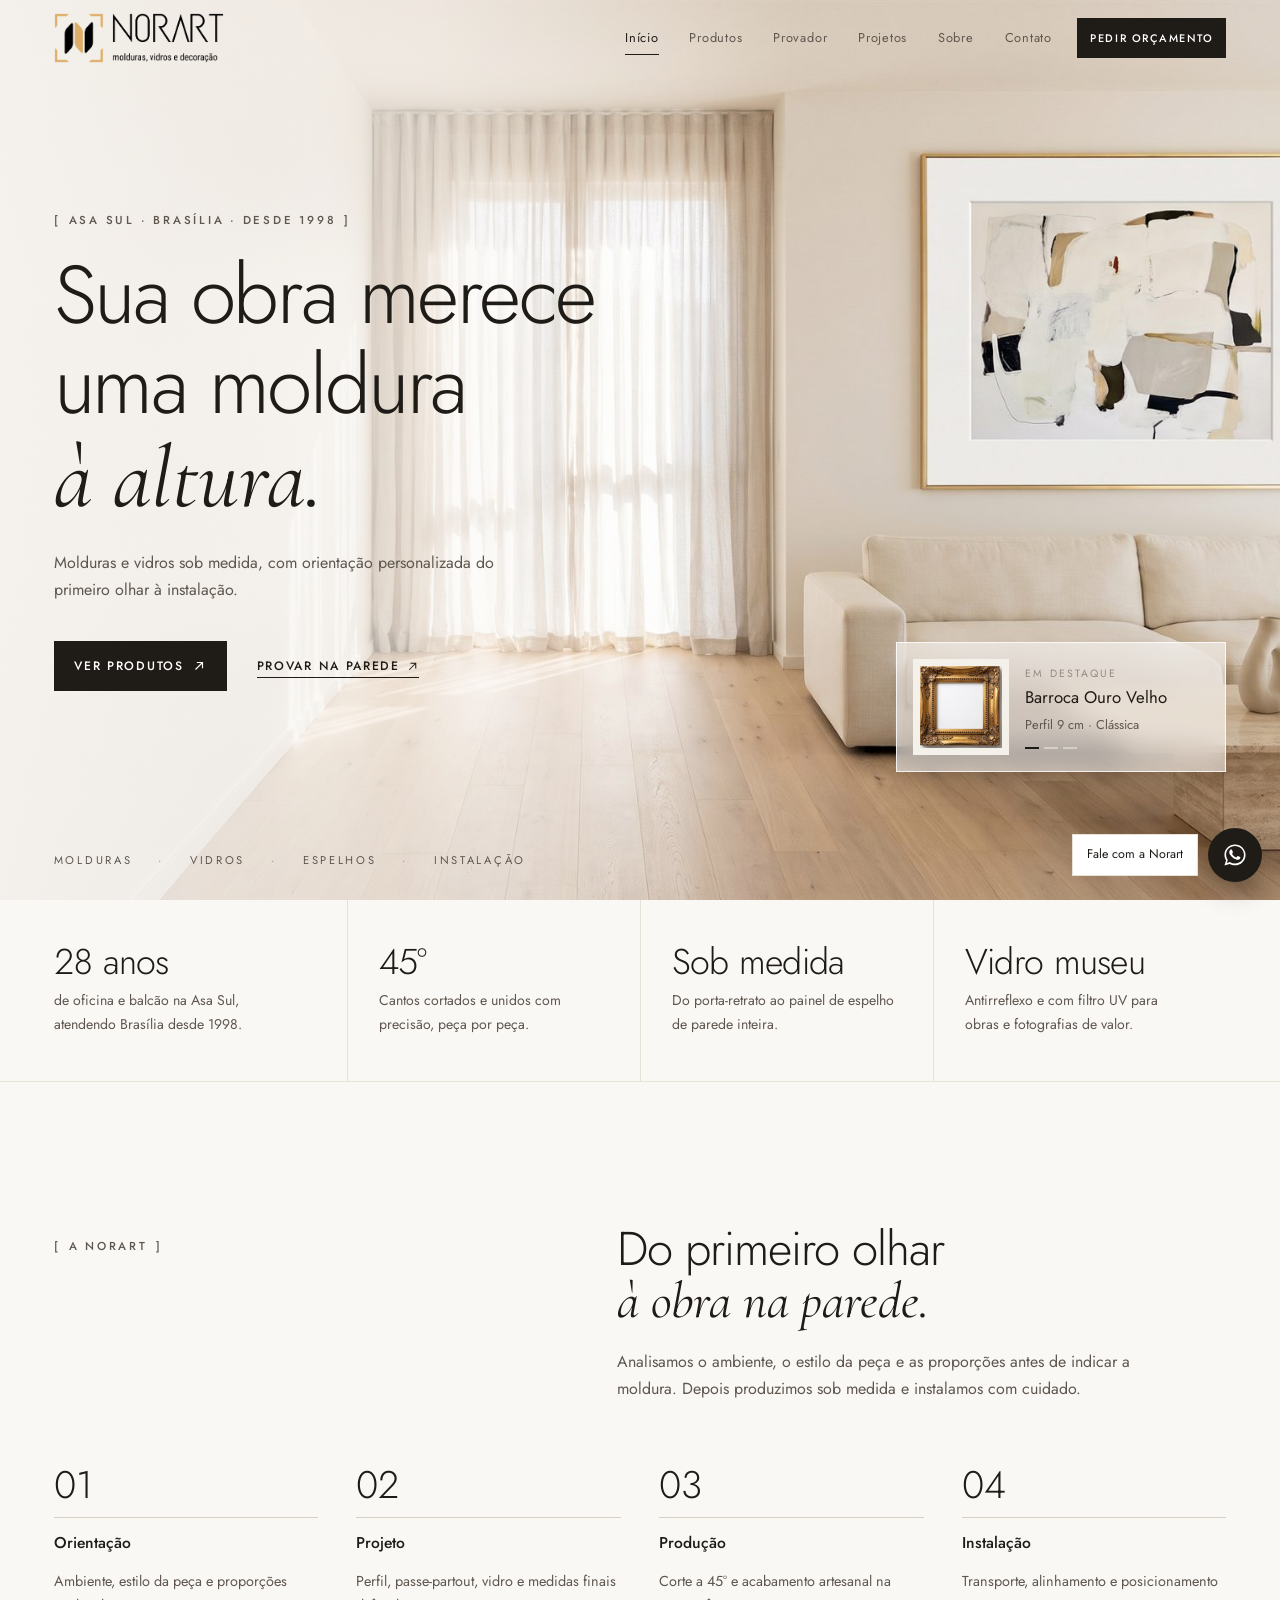
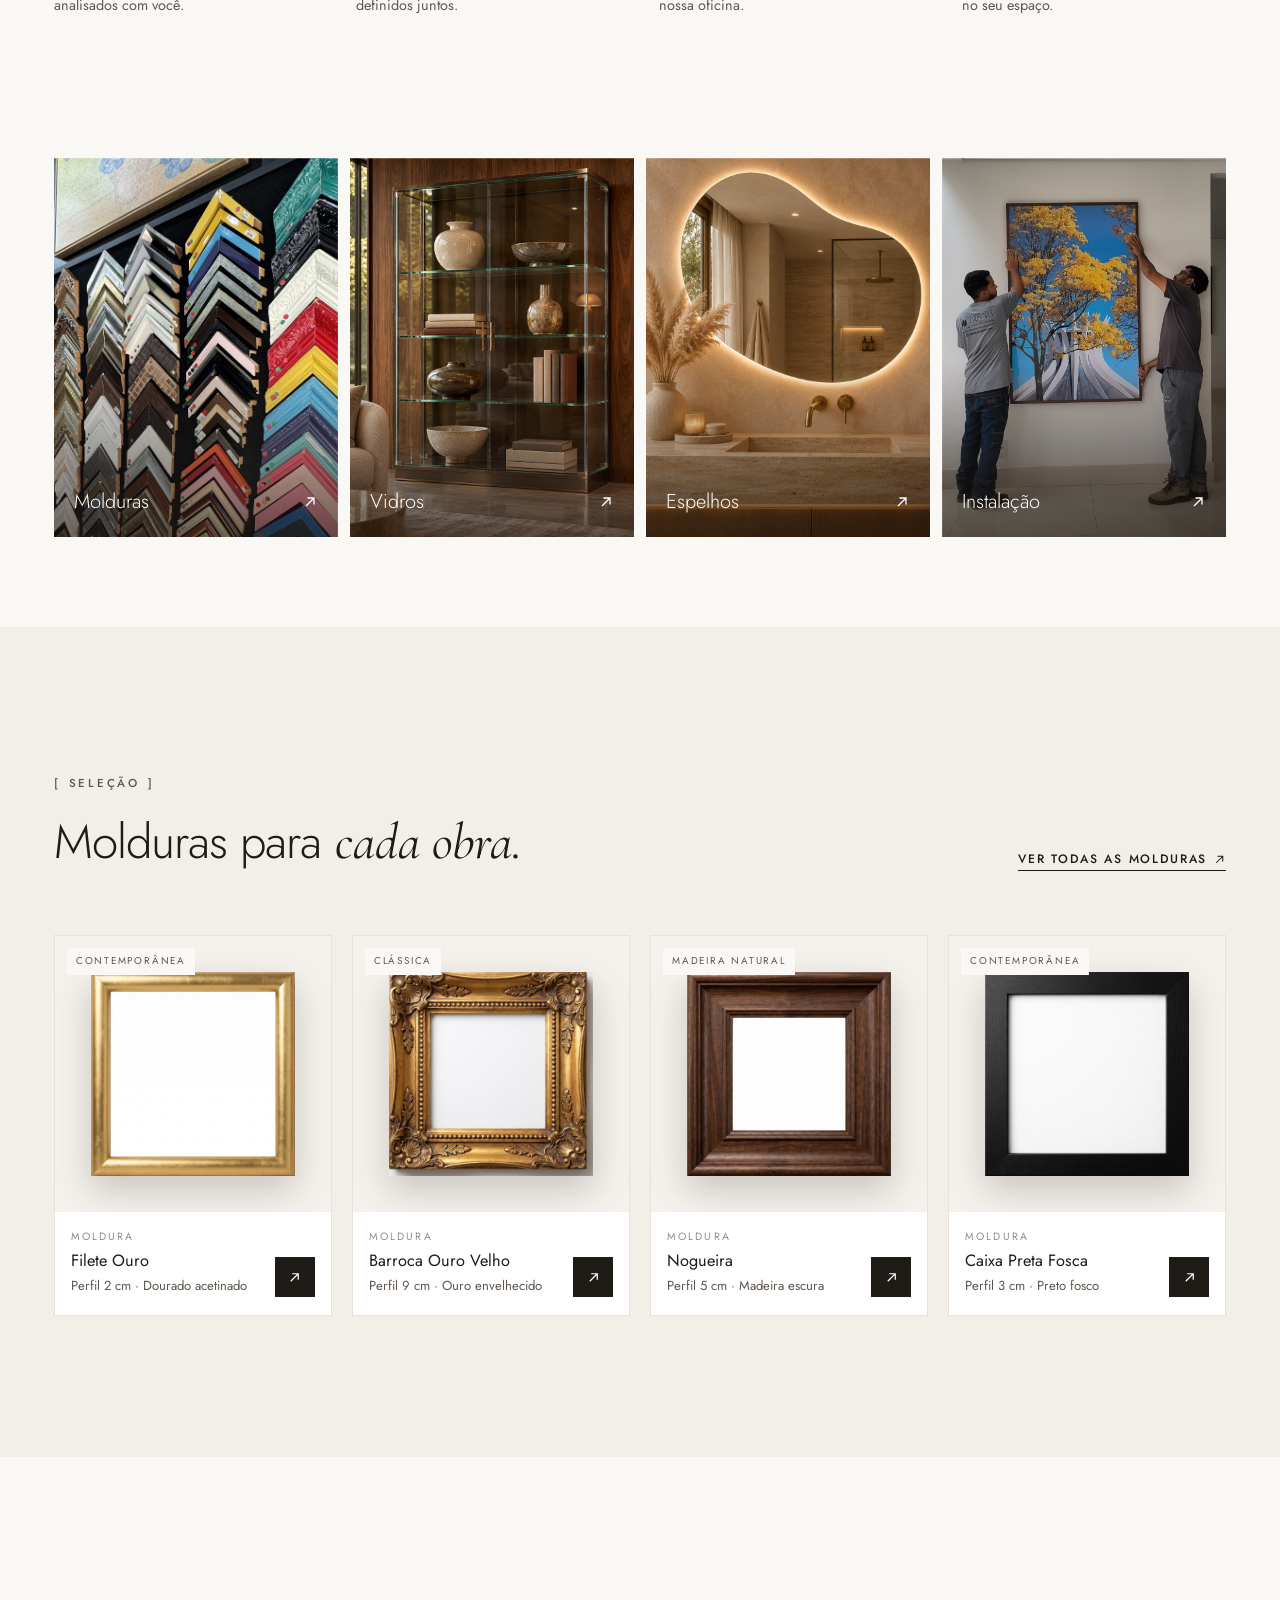
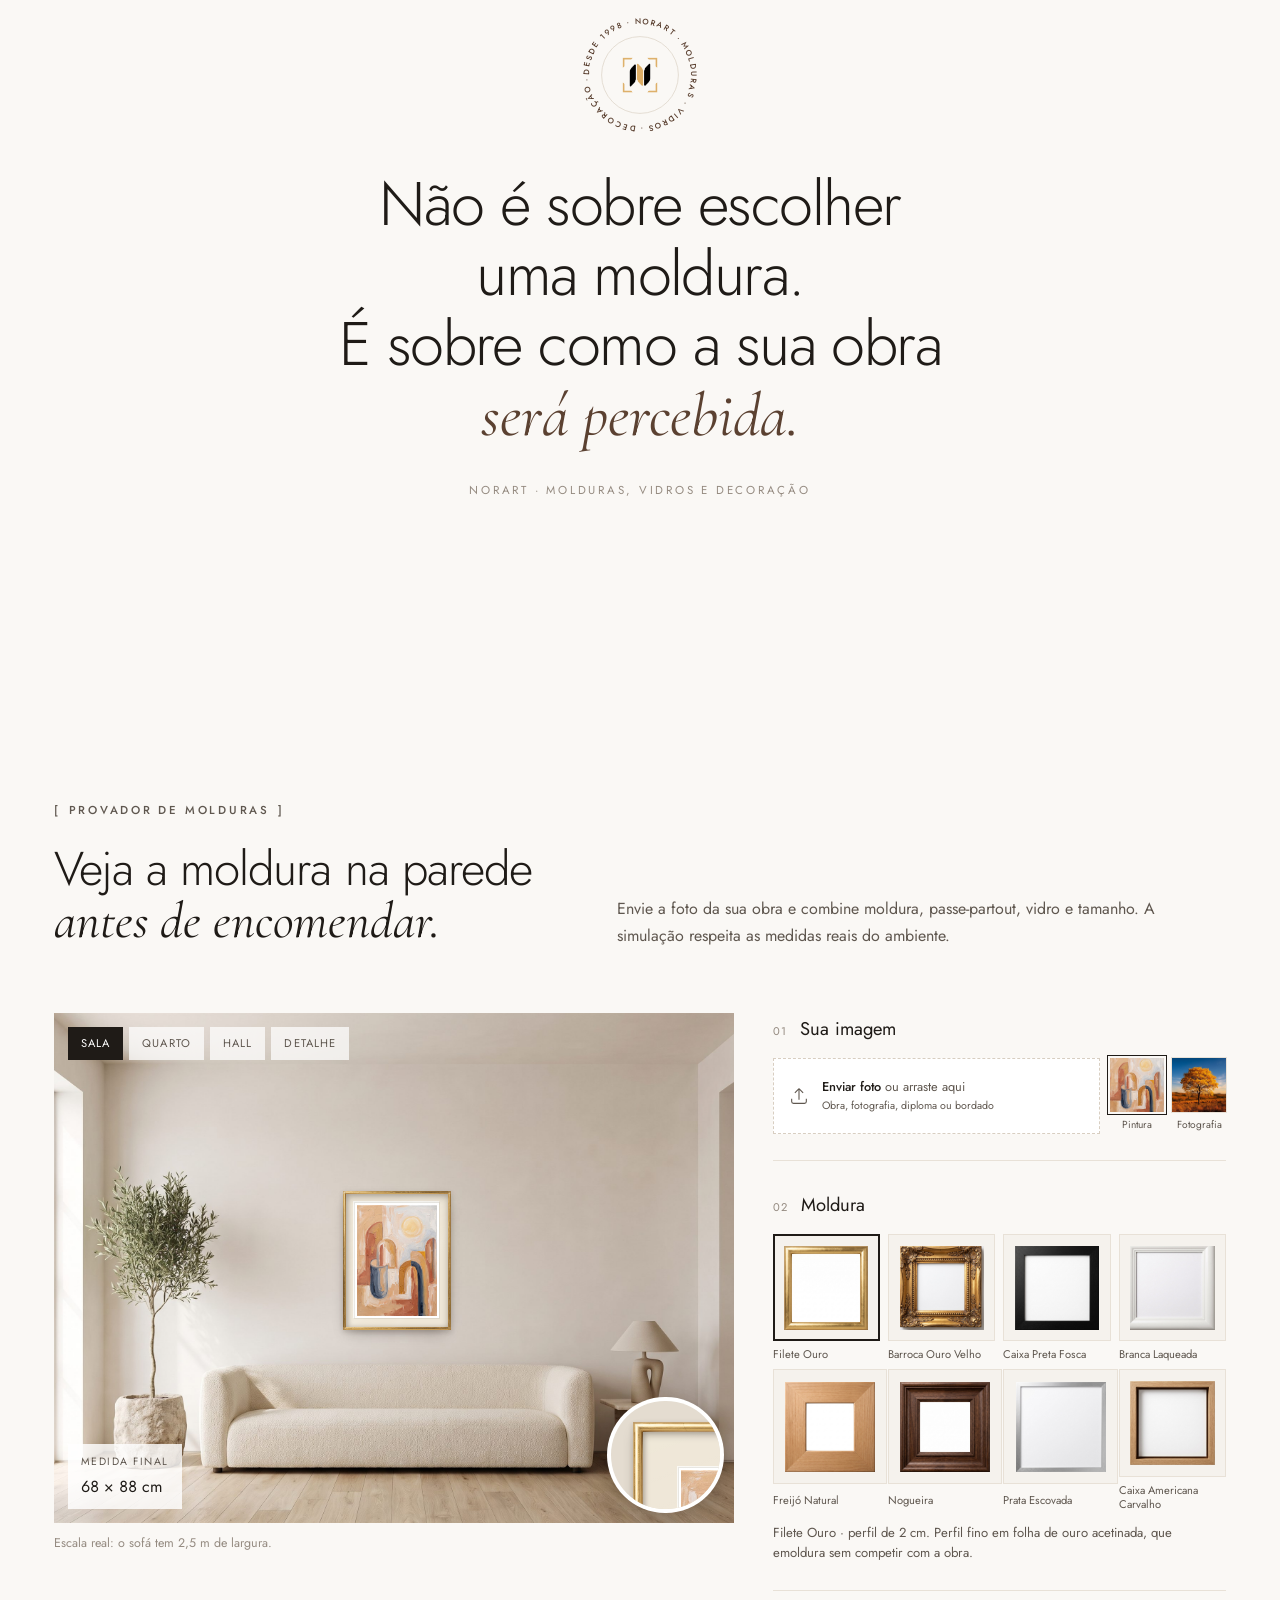
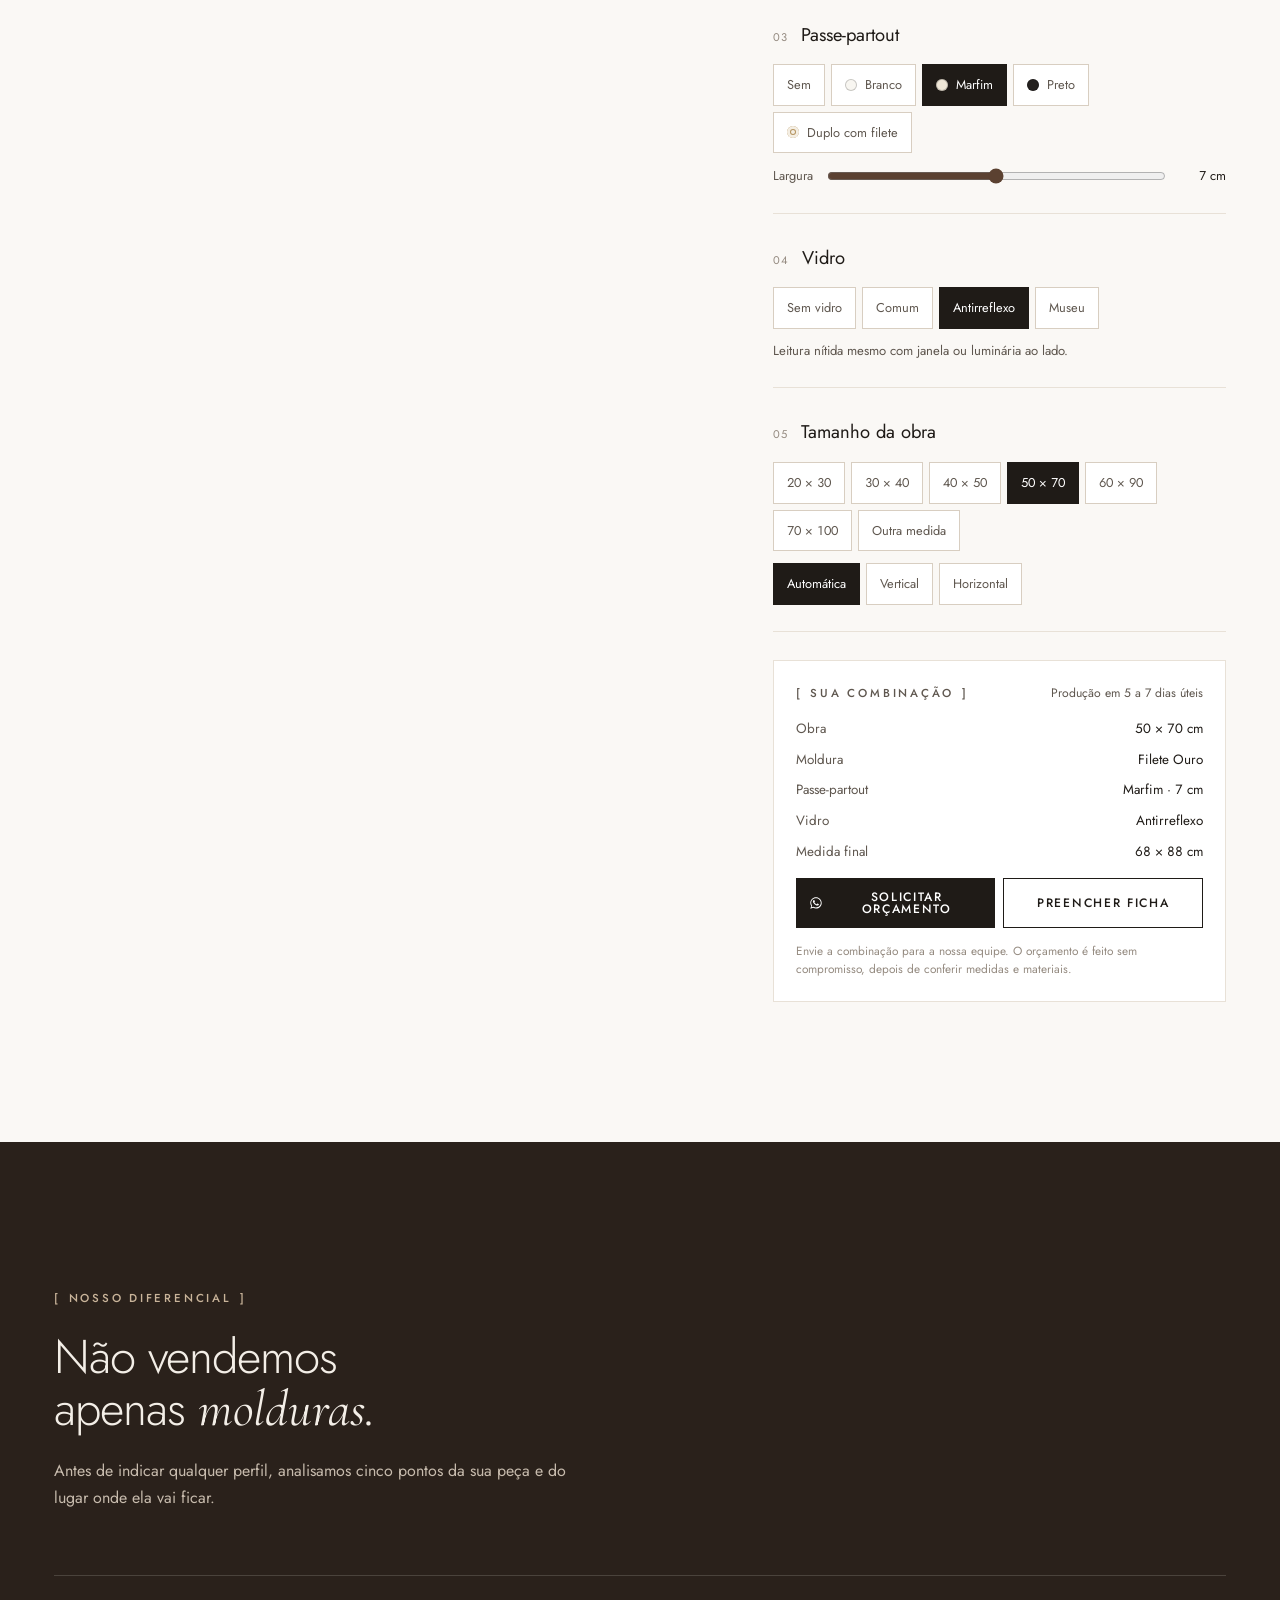
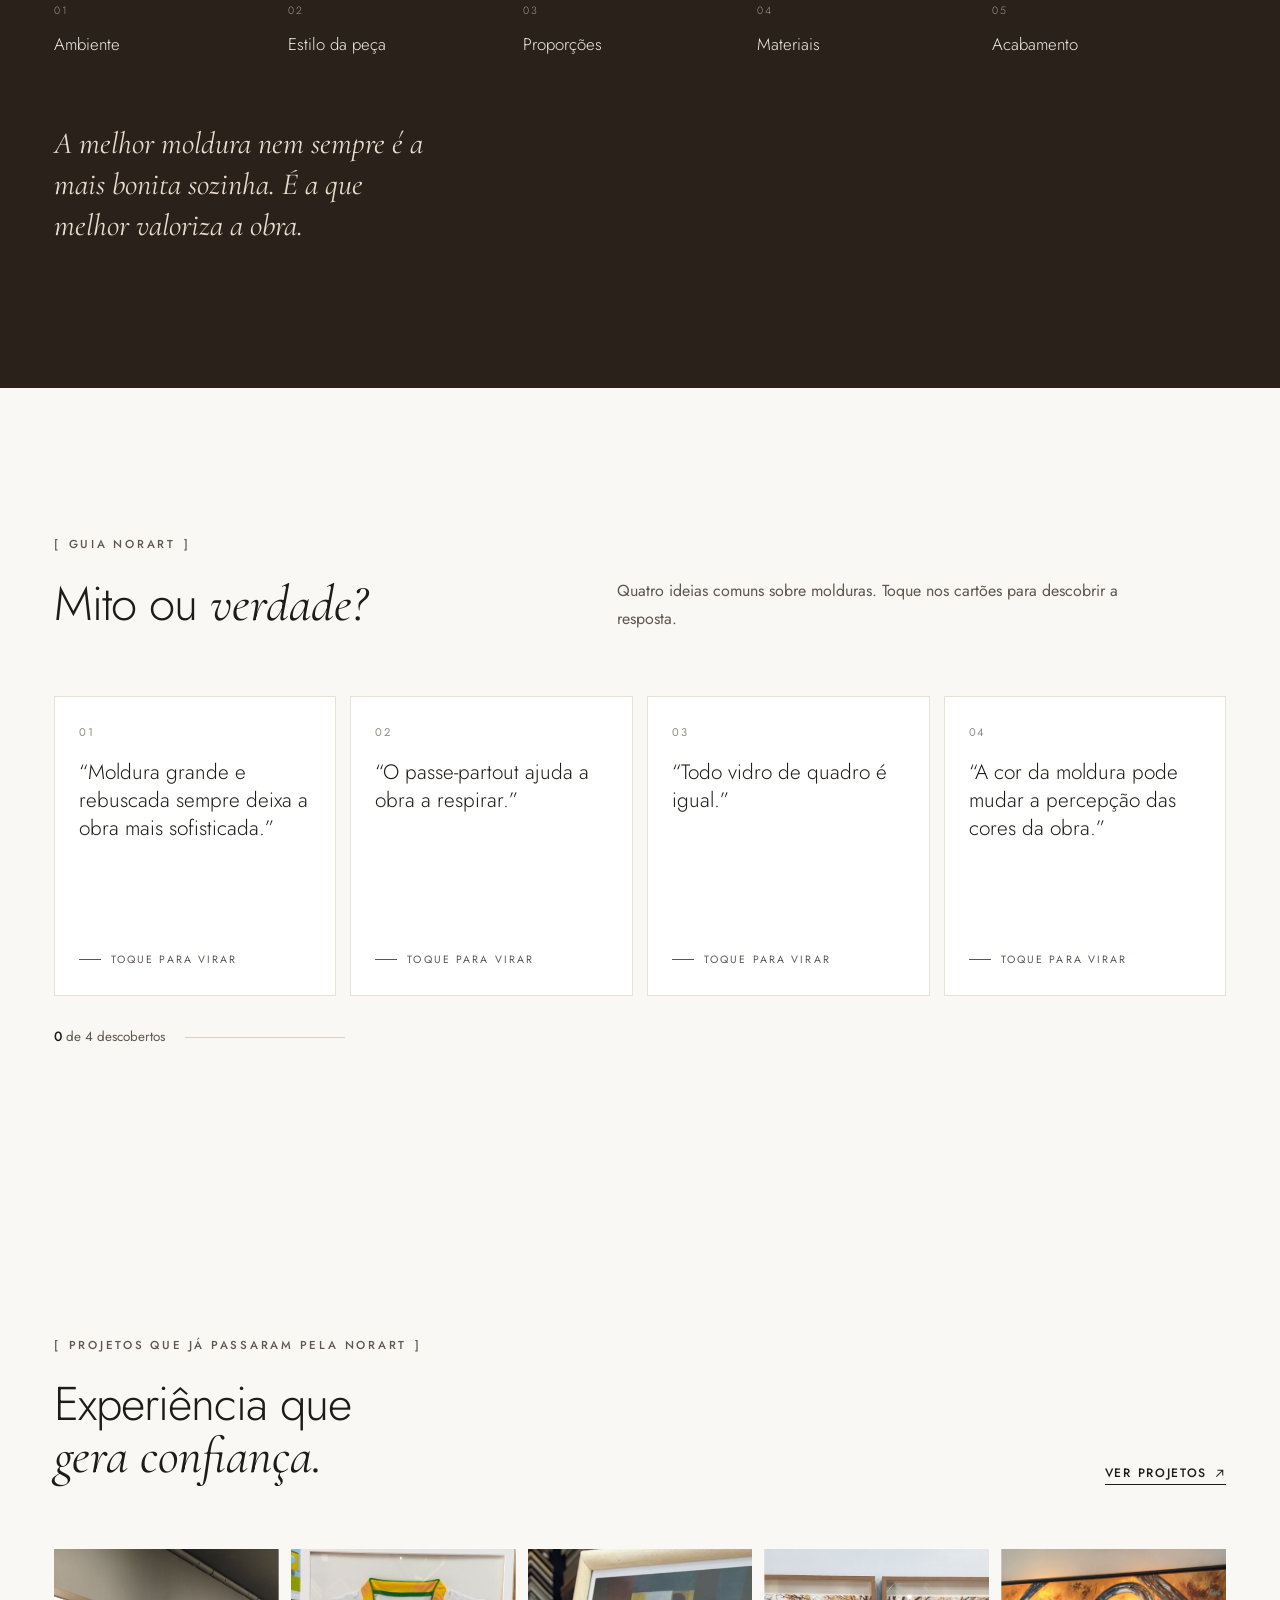
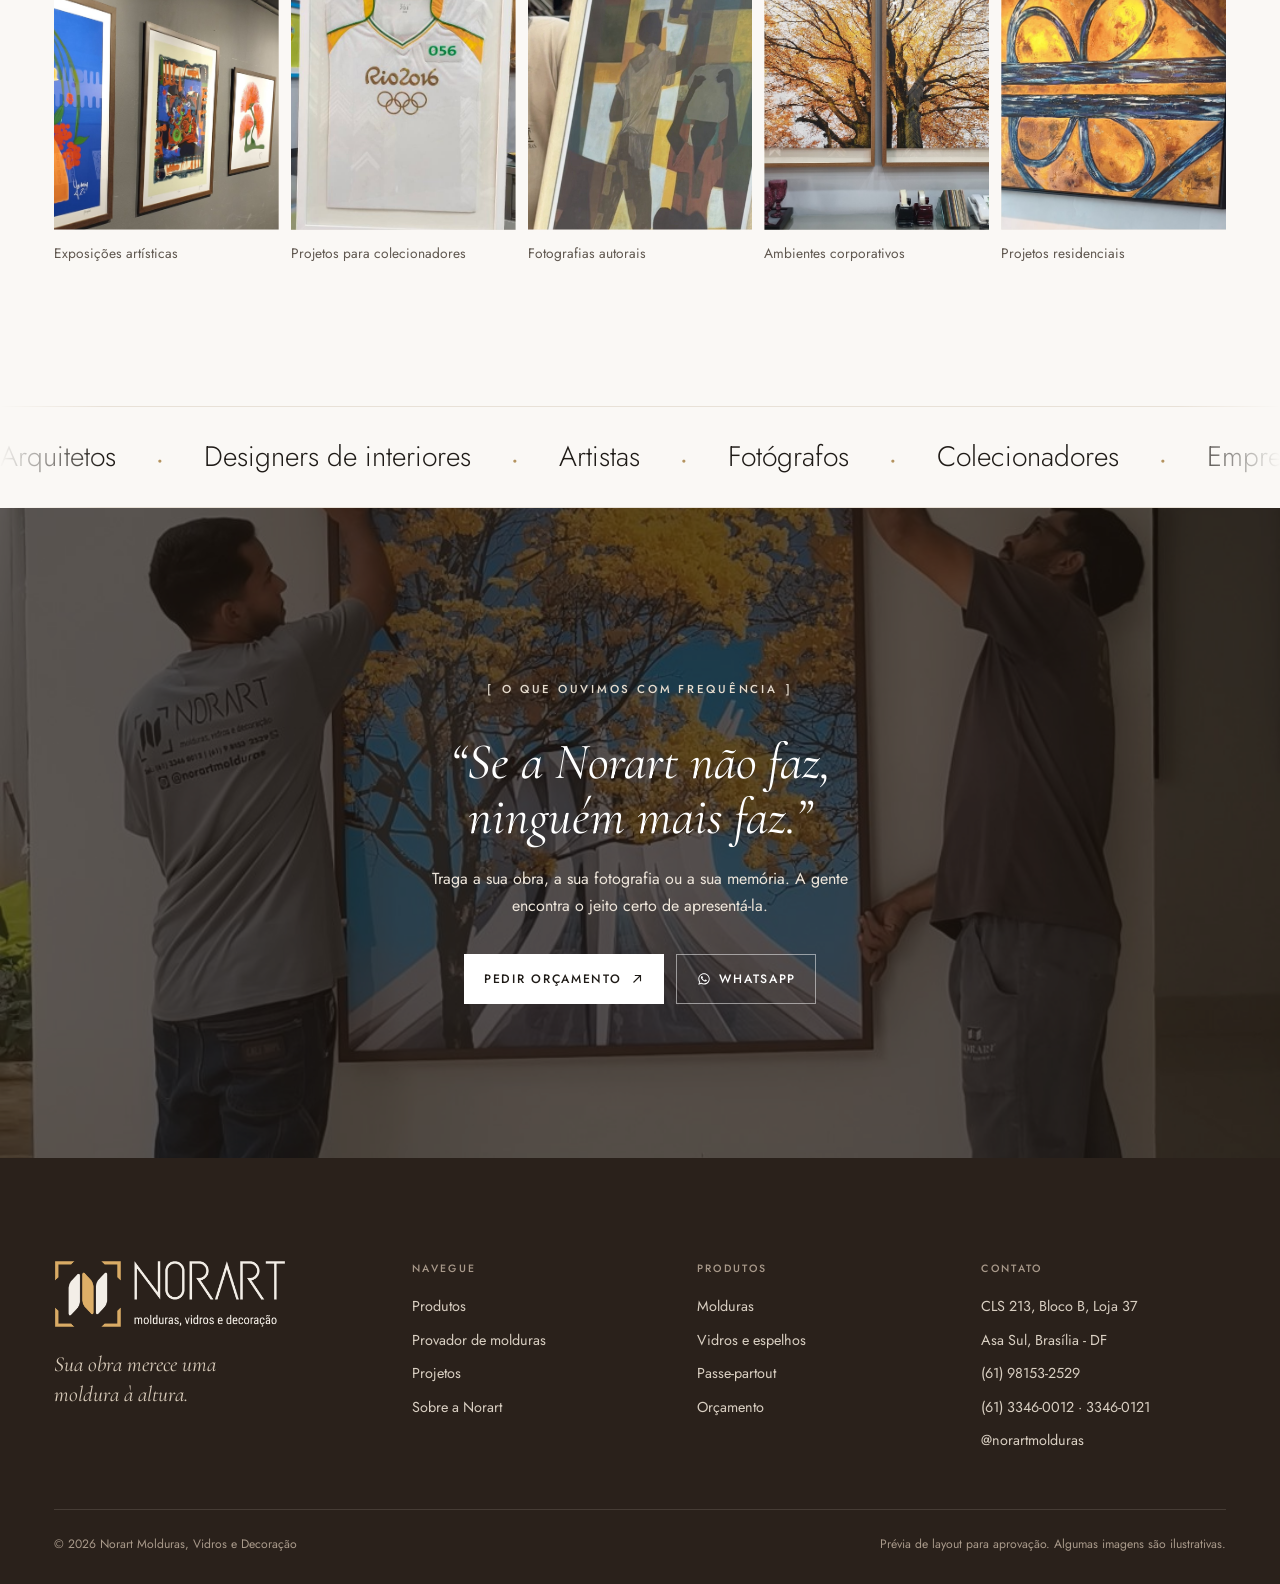
==== commit f8ab6be7: "Aplicar a logo oficial da Norart Logo completa no topo, versão clara no rodapé e o símbolo novo nos " ====
--- a/index.html
+++ b/index.html
@@ -126,11 +126,8 @@
 .icone-btn svg{width:18px;height:18px}
 
 /* ---------- Logo ---------- */
-.marca{display:flex;align-items:center;gap:12px;text-decoration:none;color:var(--texto)}
-.marca .simbolo{width:38px;height:38px;flex:none}
-.marca .palavra{display:grid;gap:5px}
-.marca .palavra svg{height:15px;width:auto}
-.marca .palavra small{font-size:.58rem;letter-spacing:.12em;color:var(--texto-2);line-height:1}
+.marca{display:flex;align-items:center;text-decoration:none;color:var(--texto)}
+.marca__logo{display:block;height:50px;width:auto;max-width:none}
 
 /* ---------- Topo ---------- */
 .topo{position:fixed;top:0;left:0;right:0;z-index:50;padding-top:env(safe-area-inset-top,0px);transition:transform .5s var(--ease),background-color .4s,box-shadow .4s}
@@ -151,7 +148,7 @@
 .menu-btn.x span:last-child{transform:translateY(-3px) rotate(-45deg)}
 @media (max-width:1080px){.menu{display:none}.menu-btn{display:flex;flex-direction:column;align-items:center;justify-content:center}}
 @media (max-width:700px){.topo__cta{display:none}}
-@media (max-width:640px){:root{--topo-h:64px}.marca .simbolo{width:32px;height:32px}.marca .palavra svg{height:12px}.marca .palavra small{display:none}}
+@media (max-width:640px){:root{--topo-h:64px}.topo .marca__logo{height:42px}}
 .menu-mobile{position:fixed;inset:0;z-index:45;display:flex;flex-direction:column;gap:4px;padding:calc(var(--topo-h) + env(safe-area-inset-top,0px) + 30px) max(var(--gx),env(safe-area-inset-right,0px)) calc(32px + env(safe-area-inset-bottom,0px)) max(var(--gx),env(safe-area-inset-left,0px));background:var(--fundo);overflow-y:auto}
 .menu-mobile a:not(.btn){display:flex;align-items:baseline;gap:16px;padding:8px 0;border-bottom:1px solid var(--linha);font-size:clamp(1.8rem,8vw,2.6rem);font-weight:300;line-height:1.2;text-decoration:none}
 .menu-mobile a small{font-size:.7rem;letter-spacing:.2em;color:var(--texto-3)}
@@ -592,7 +589,7 @@
 /* ---------- Rodapé ---------- */
 .rodape{background:var(--marrom-esc);color:#E9E1D6;padding-block:clamp(64px,8vw,104px) calc(30px + env(safe-area-inset-bottom,0px));color-scheme:dark}
 .rodape .marca{color:#F3EEE7}
-.rodape .marca .palavra small{color:#B9AA98}
+.rodape .marca__logo{height:68px}
 .rodape__topo{display:grid;grid-template-columns:minmax(0,1.3fr) repeat(3,minmax(0,1fr));gap:40px}
 .rodape__frase{margin:22px 0 0;font-family:var(--ff-serif);font-style:italic;font-size:1.35rem;line-height:1.35;color:#D8CBBA;max-width:24ch}
 .rodape h3{font-size:.66rem;font-weight:500;letter-spacing:.22em;text-transform:uppercase;color:#A8998A;margin-bottom:16px}
@@ -904,13 +901,7 @@
 
 <svg width="0" height="0" style="position:absolute" aria-hidden="true" focusable="false">
   <defs>
-    <linearGradient id="gOuro" x1="0" y1="0" x2="1" y2="1"><stop offset="0" stop-color="#8F6A36"/><stop offset=".45" stop-color="#D8B87F"/><stop offset="1" stop-color="#A47E45"/></linearGradient>
-    <symbol id="simbolo" viewBox="0 0 100 100">
-      <path d="M6 27V6h21M73 6h21v21M94 73v21H73M27 94H6V73" fill="none" stroke="url(#gOuro)" stroke-width="4.5"/>
-      <path d="M28 77V38Q28 23 42 23L54 77Z" fill="currentColor"/>
-      <path d="M72 23V62Q72 77 58 77L46 23Z" fill="url(#gOuro)"/>
-    </symbol>
-    <symbol id="palavra" viewBox="0 -1 104 18"><g fill="none" stroke="currentColor" stroke-width="1.35" stroke-linejoin="miter"><path d="M1 16V0l12 16V0"/><circle cx="27" cy="8" r="7.6"/><path d="M41 16V0h6.2a4.4 4.4 0 0 1 0 8.8H41M46.5 8.8L53 16"/><path d="M57 16L64 0l7 16"/><path d="M75 16V0h6.2a4.4 4.4 0 0 1 0 8.8H75M80.5 8.8L87 16"/><path d="M90 0.7h13M96.5 0.7V16"/></g></symbol>
+    <symbol id="simbolo" viewBox="0 0 100 100"><image href="img/logo-simbolo.png" width="100" height="100"/></symbol>
     <symbol id="i-seta" viewBox="0 0 16 16"><path d="M4 12L12 4M5.5 4H12v6.5" fill="none" stroke="currentColor" stroke-width="1.3"/></symbol>
     <symbol id="i-zap" viewBox="0 0 32 32"><path fill="currentColor" d="M16 3C8.8 3 3 8.7 3 15.8c0 2.5.7 4.9 2 7L3 29l6.4-2c2 1.1 4.3 1.7 6.6 1.7 7.2 0 13-5.7 13-12.8S23.2 3 16 3zm0 23.4c-2.1 0-4.1-.6-5.9-1.6l-.4-.3-3.8 1.2 1.2-3.7-.3-.4a10.5 10.5 0 0 1-1.8-6C5 9.7 9.9 4.9 16 4.9s11 4.8 11 10.8-4.9 10.7-11 10.7zm6-8c-.3-.2-2-1-2.3-1.1-.3-.1-.5-.2-.8.2-.2.3-.9 1.1-1.1 1.3-.2.2-.4.2-.7.1-.3-.2-1.4-.5-2.7-1.7-1-.9-1.7-2-1.9-2.3-.2-.3 0-.5.1-.7l.5-.6c.2-.2.2-.4.3-.6.1-.2 0-.4 0-.6-.1-.2-.8-1.8-1-2.5-.3-.7-.5-.6-.8-.6h-.6c-.2 0-.6.1-.9.4-.3.3-1.2 1.1-1.2 2.8s1.2 3.2 1.4 3.5c.2.2 2.4 3.6 5.7 5 .8.3 1.4.5 1.9.7.8.3 1.5.2 2.1.1.6-.1 2-.8 2.3-1.6.3-.8.3-1.4.2-1.6-.1-.1-.3-.2-.6-.4z"/></symbol>
     <symbol id="i-quadro" viewBox="0 0 24 24"><rect x="4" y="4" width="16" height="16" fill="none" stroke="currentColor" stroke-width="1.3"/><rect x="8" y="8" width="8" height="8" fill="none" stroke="currentColor" stroke-width="1.3"/></symbol>
@@ -925,8 +916,7 @@
 <header class="topo" id="topo">
   <div class="wrap topo__in">
     <a class="marca" href="#inicio" aria-label="Norart Molduras, vidros e decoração, página inicial">
-      <svg class="simbolo" aria-hidden="true"><use href="#simbolo"/></svg>
-      <span class="palavra"><svg viewBox="0 -1 104 18" aria-hidden="true"><use href="#palavra"/></svg><small>molduras, vidros e decoração</small></span>
+      <img class="marca__logo" src="img/logo-norart.png" width="842" height="247" alt="">
     </a>
     <nav class="menu" aria-label="Principal">
       <a href="#inicio" data-nav="inicio">Início</a>
@@ -1667,7 +1657,7 @@
   <div class="wrap">
     <div class="rodape__topo">
       <div>
-        <a class="marca" href="#inicio" aria-label="Norart, página inicial"><svg class="simbolo" aria-hidden="true"><use href="#simbolo"/></svg><span class="palavra"><svg viewBox="0 -1 104 18" aria-hidden="true"><use href="#palavra"/></svg><small>molduras, vidros e decoração</small></span></a>
+        <a class="marca" href="#inicio" aria-label="Norart, página inicial"><img class="marca__logo" src="img/logo-norart-clara.png" width="842" height="247" alt="" loading="lazy"></a>
         <p class="rodape__frase">Sua obra merece uma moldura à altura.</p>
       </div>
       <div><h3>Navegue</h3><ul><li><a href="#produtos">Produtos</a></li><li><a href="#provador">Provador de molduras</a></li><li><a href="#projetos">Projetos</a></li><li><a href="#sobre">Sobre a Norart</a></li></ul></div>
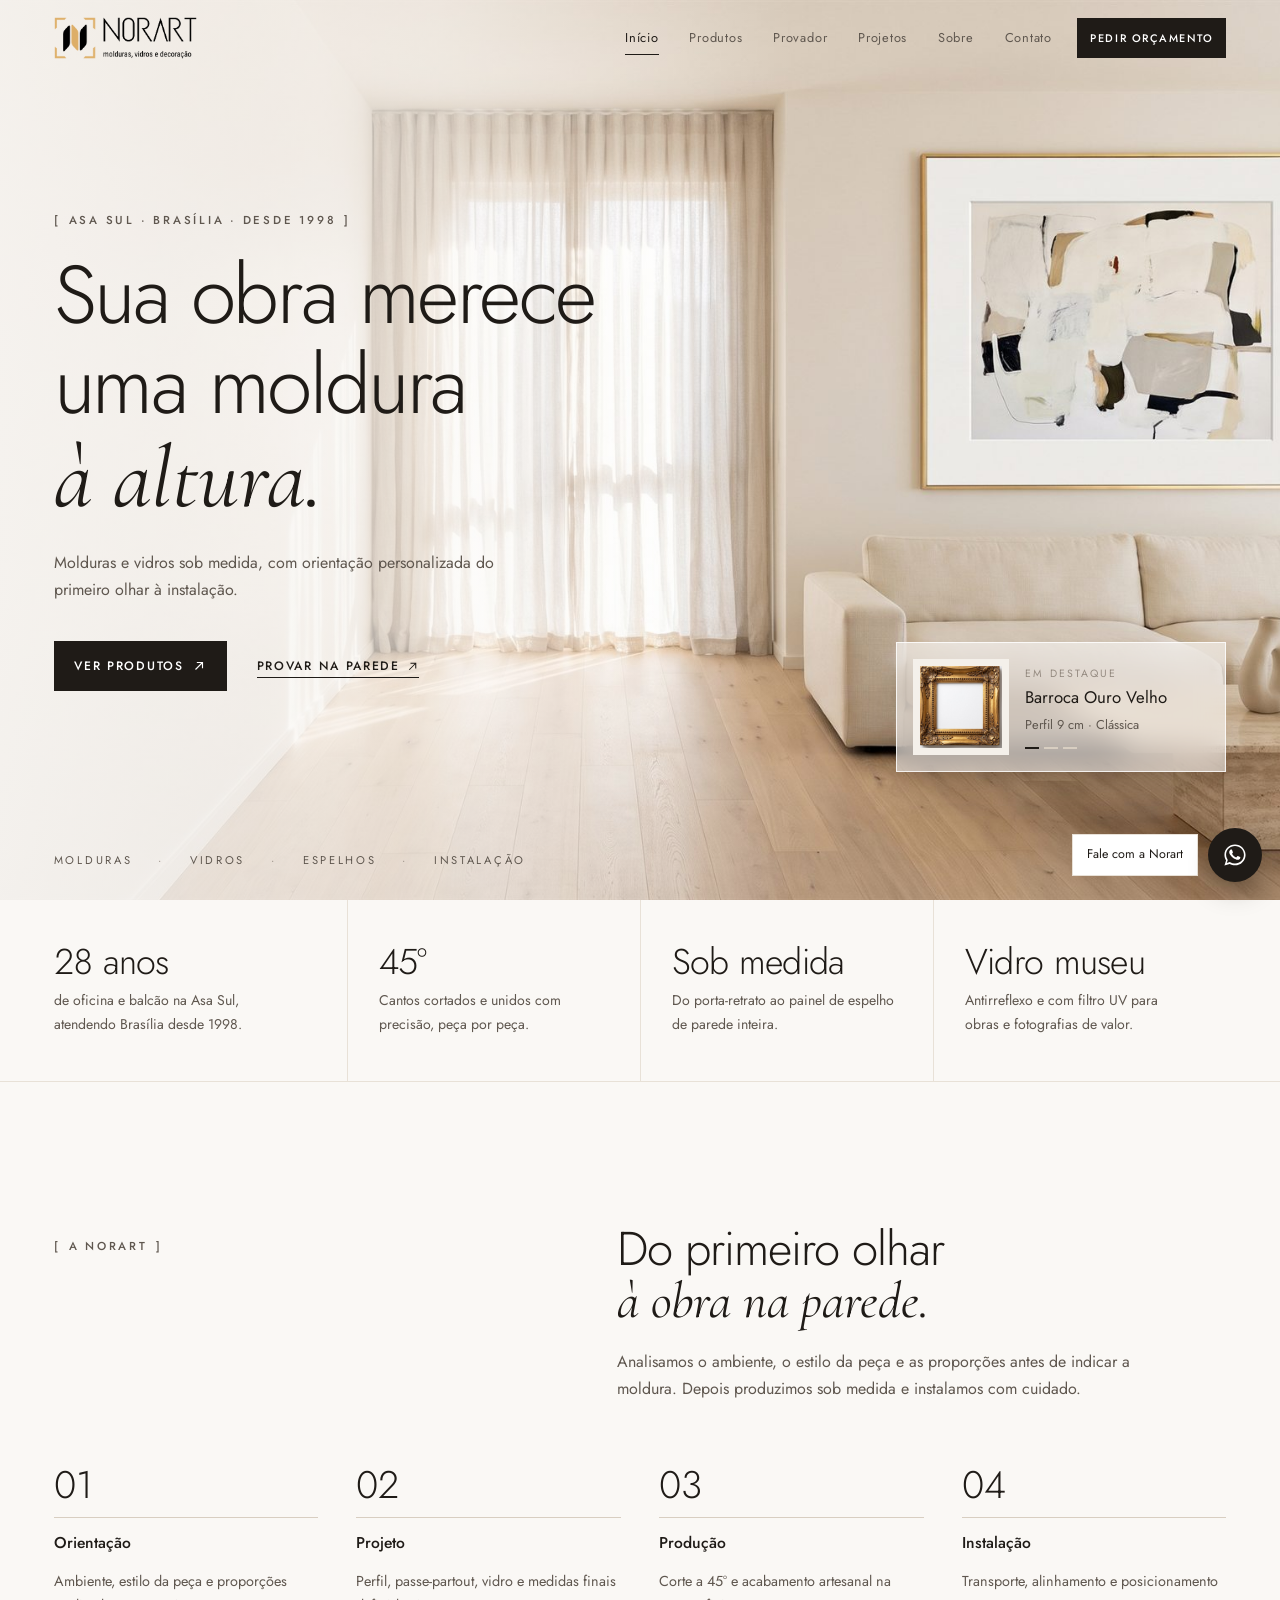
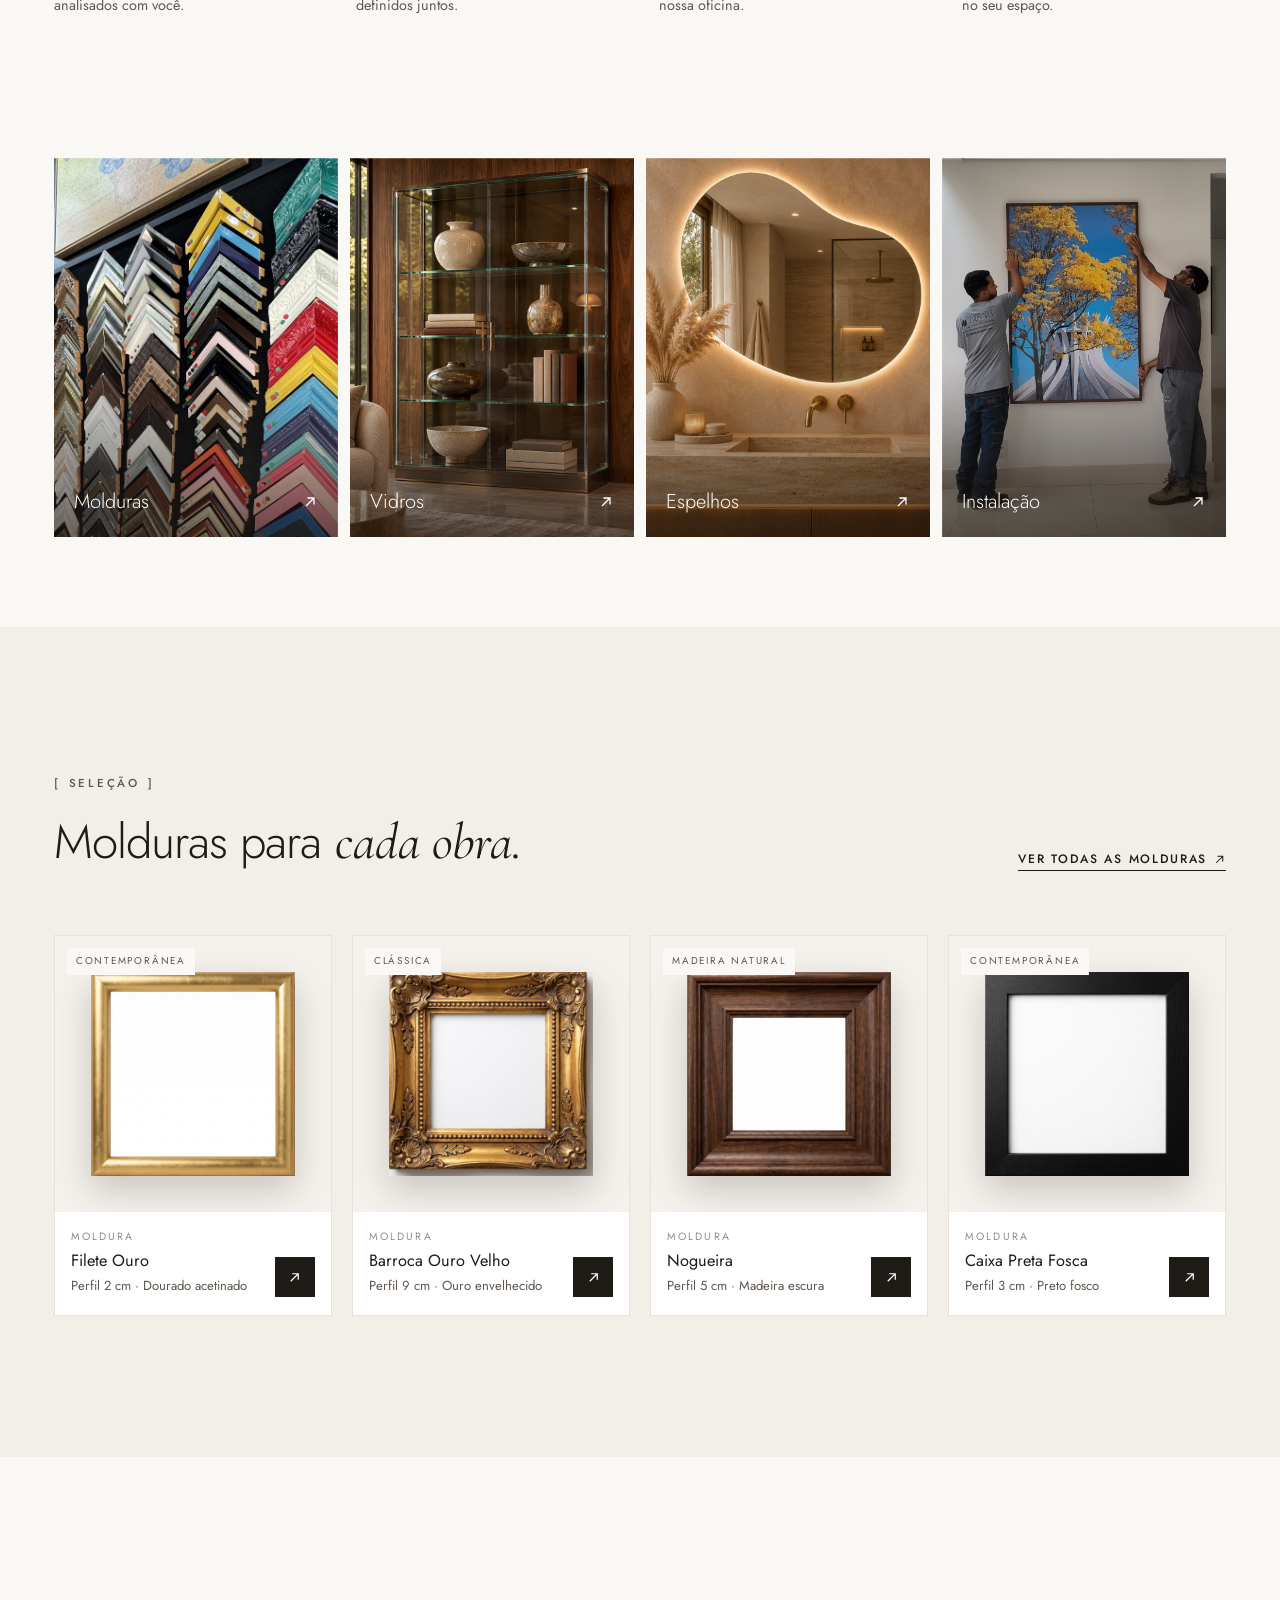
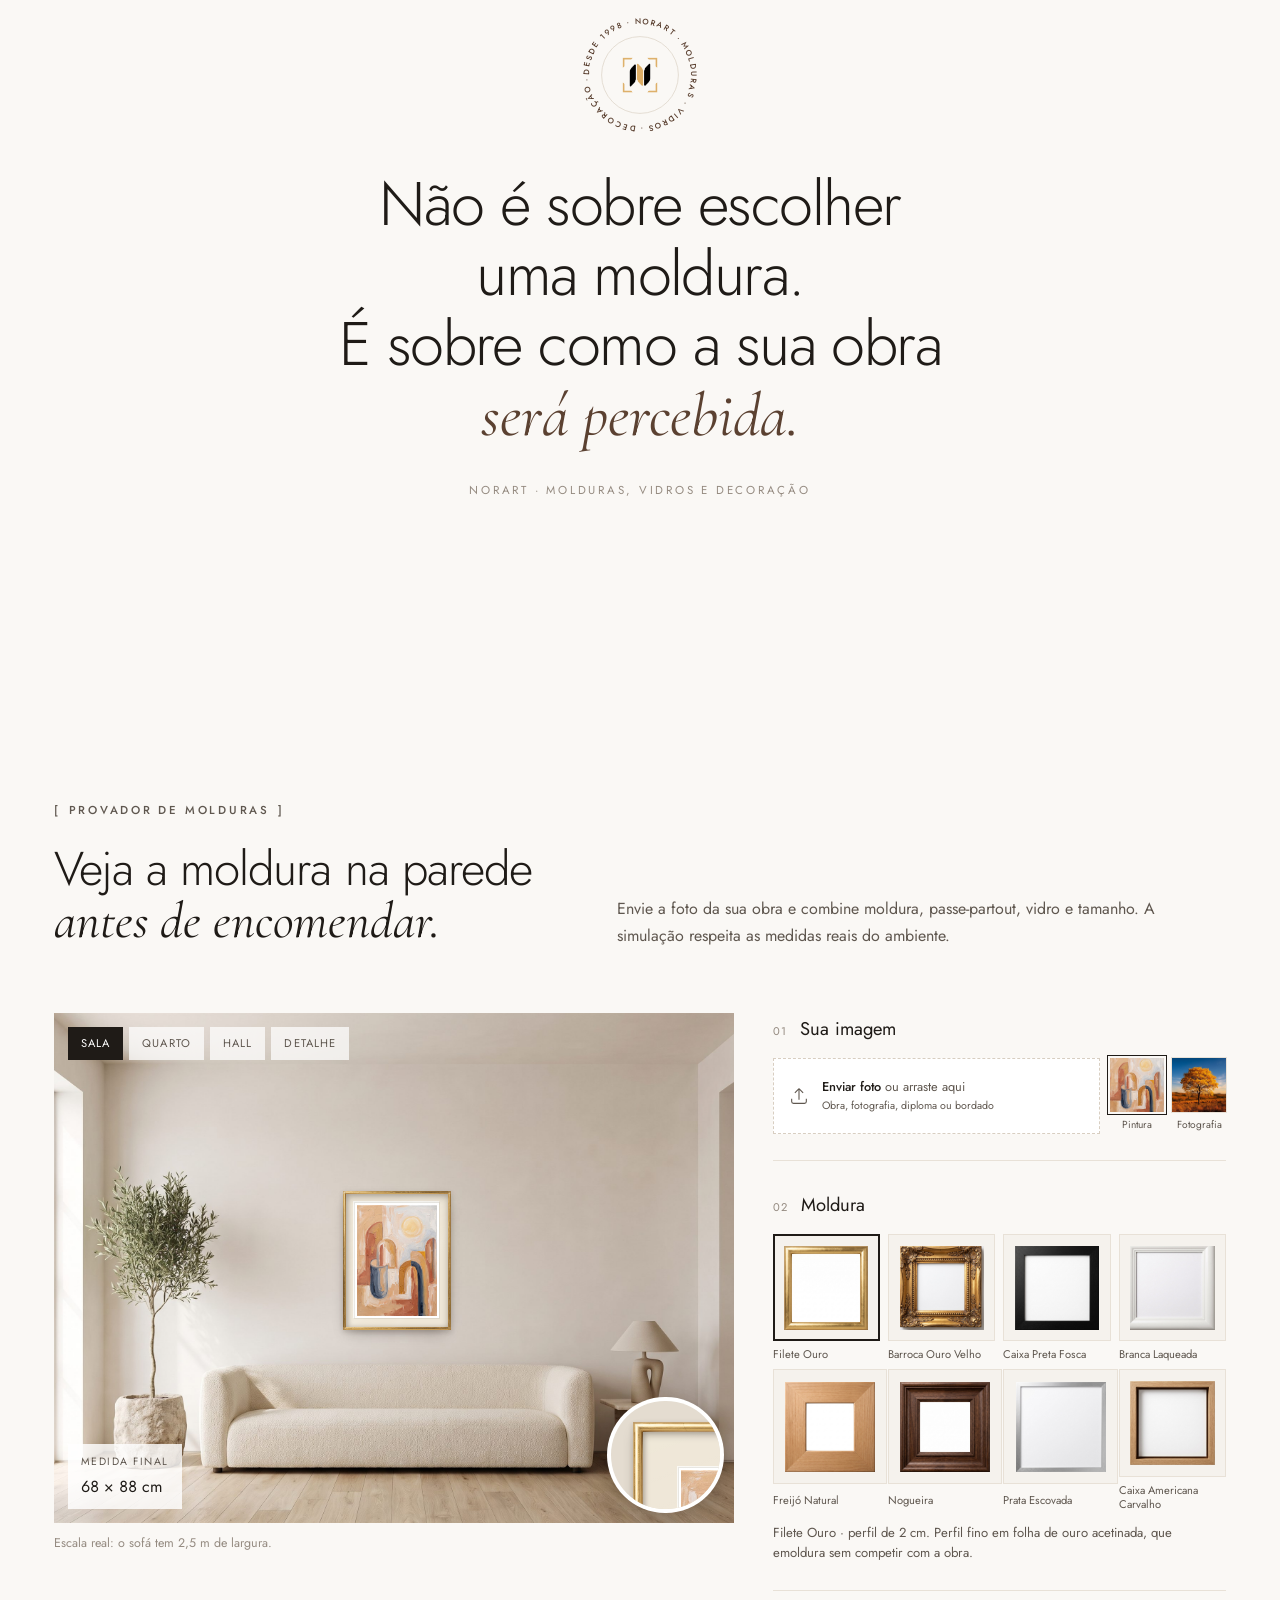
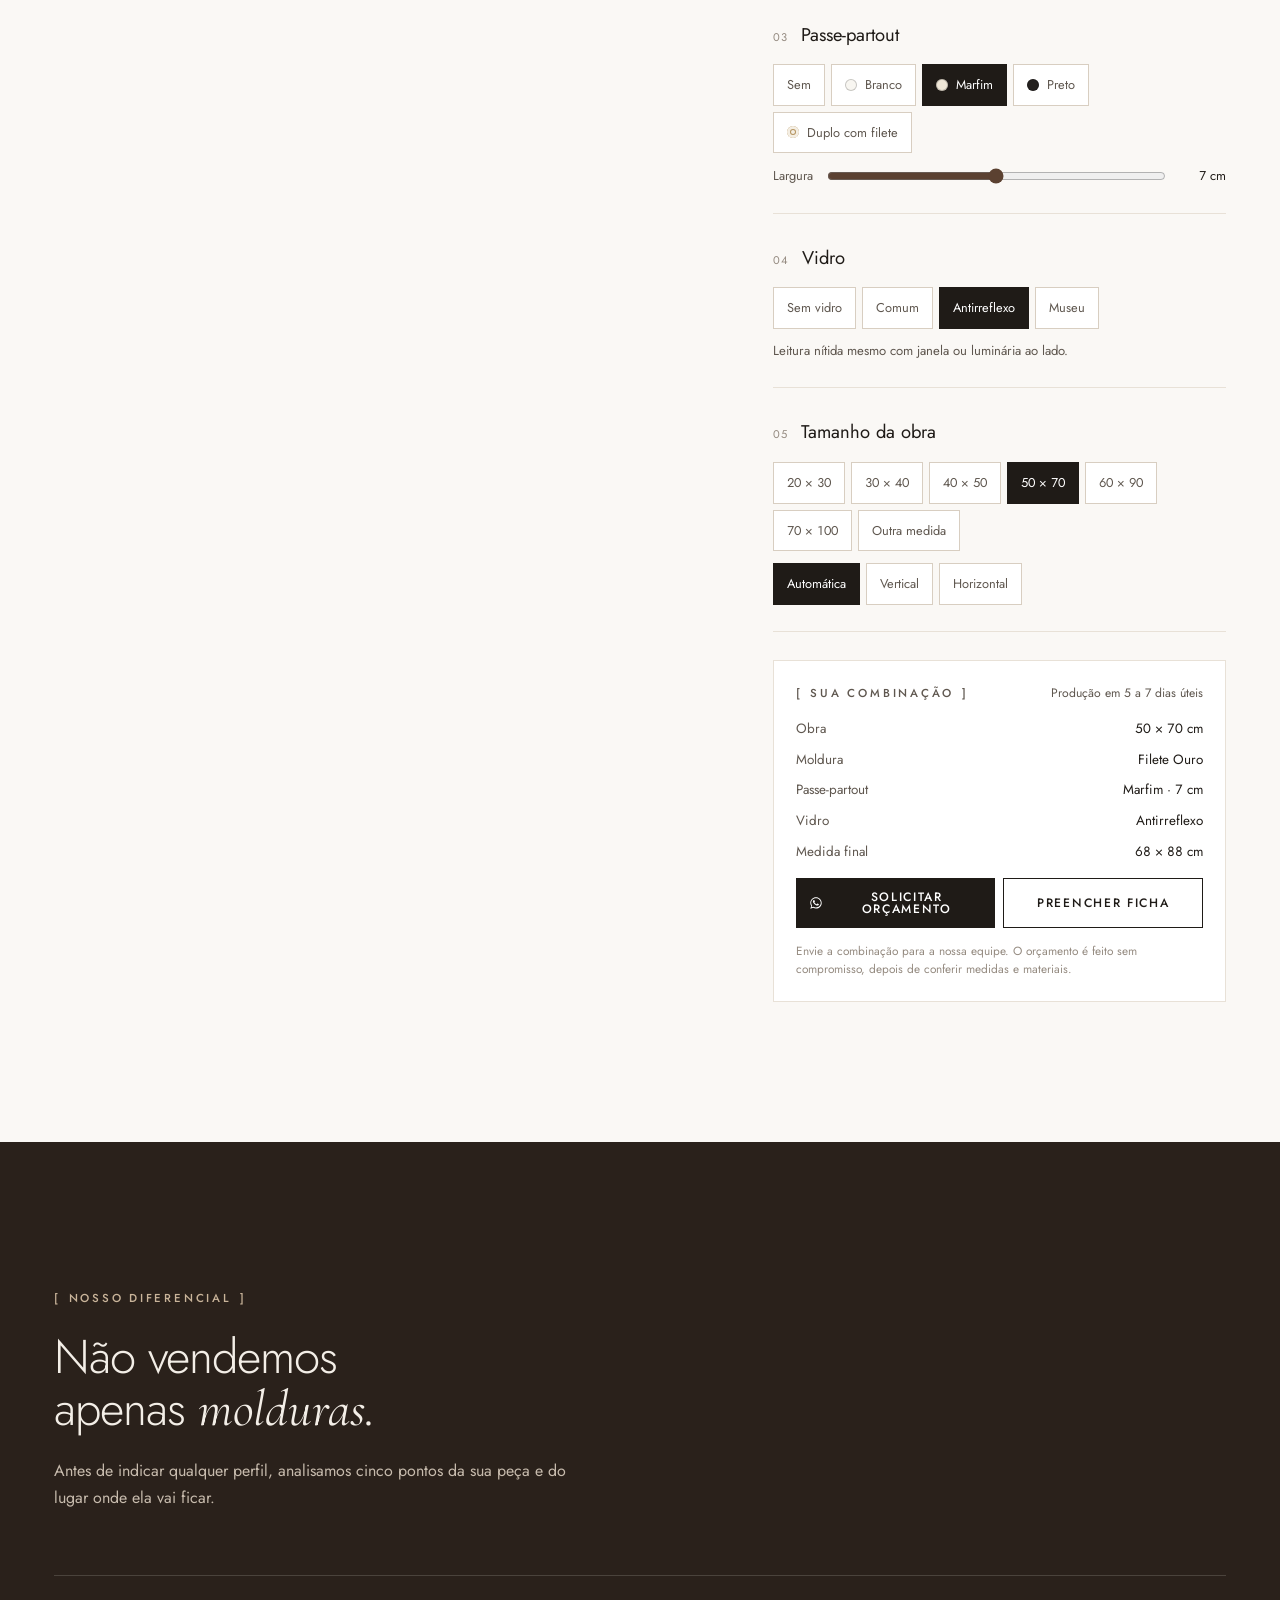
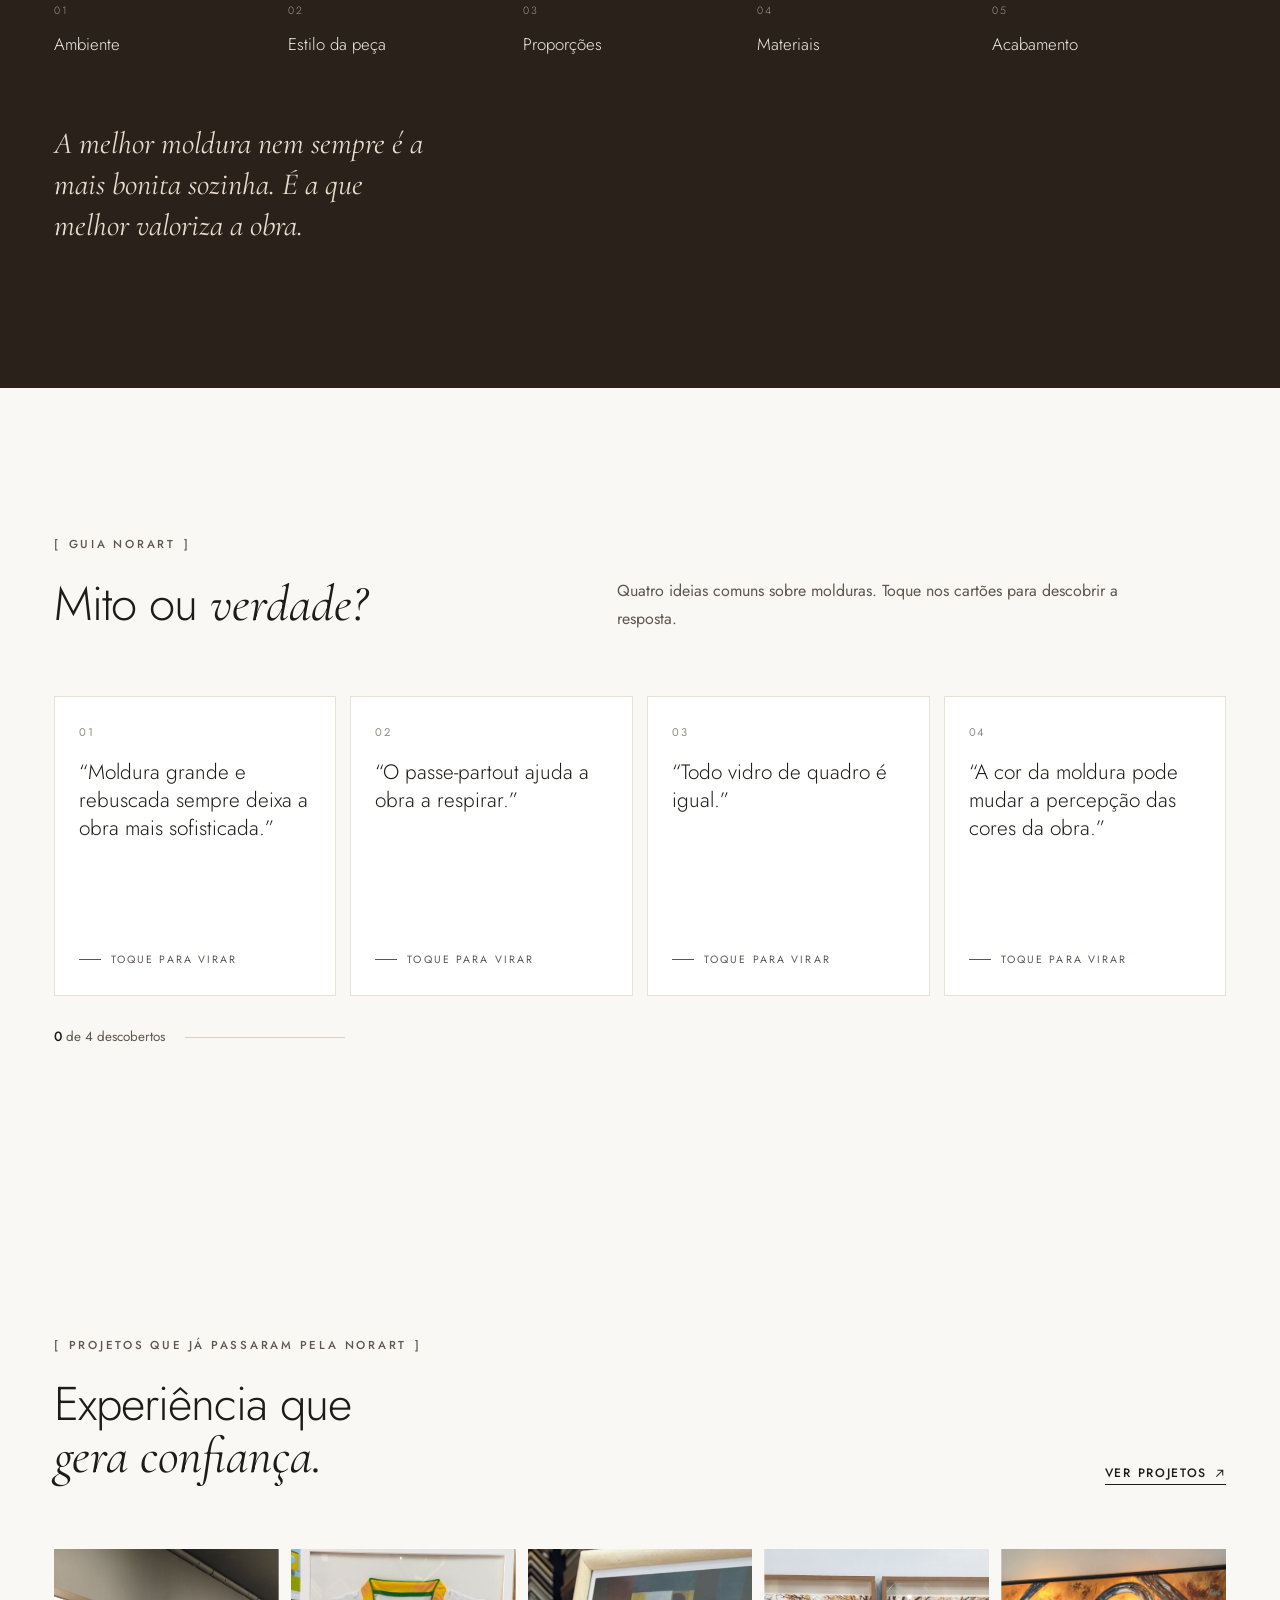
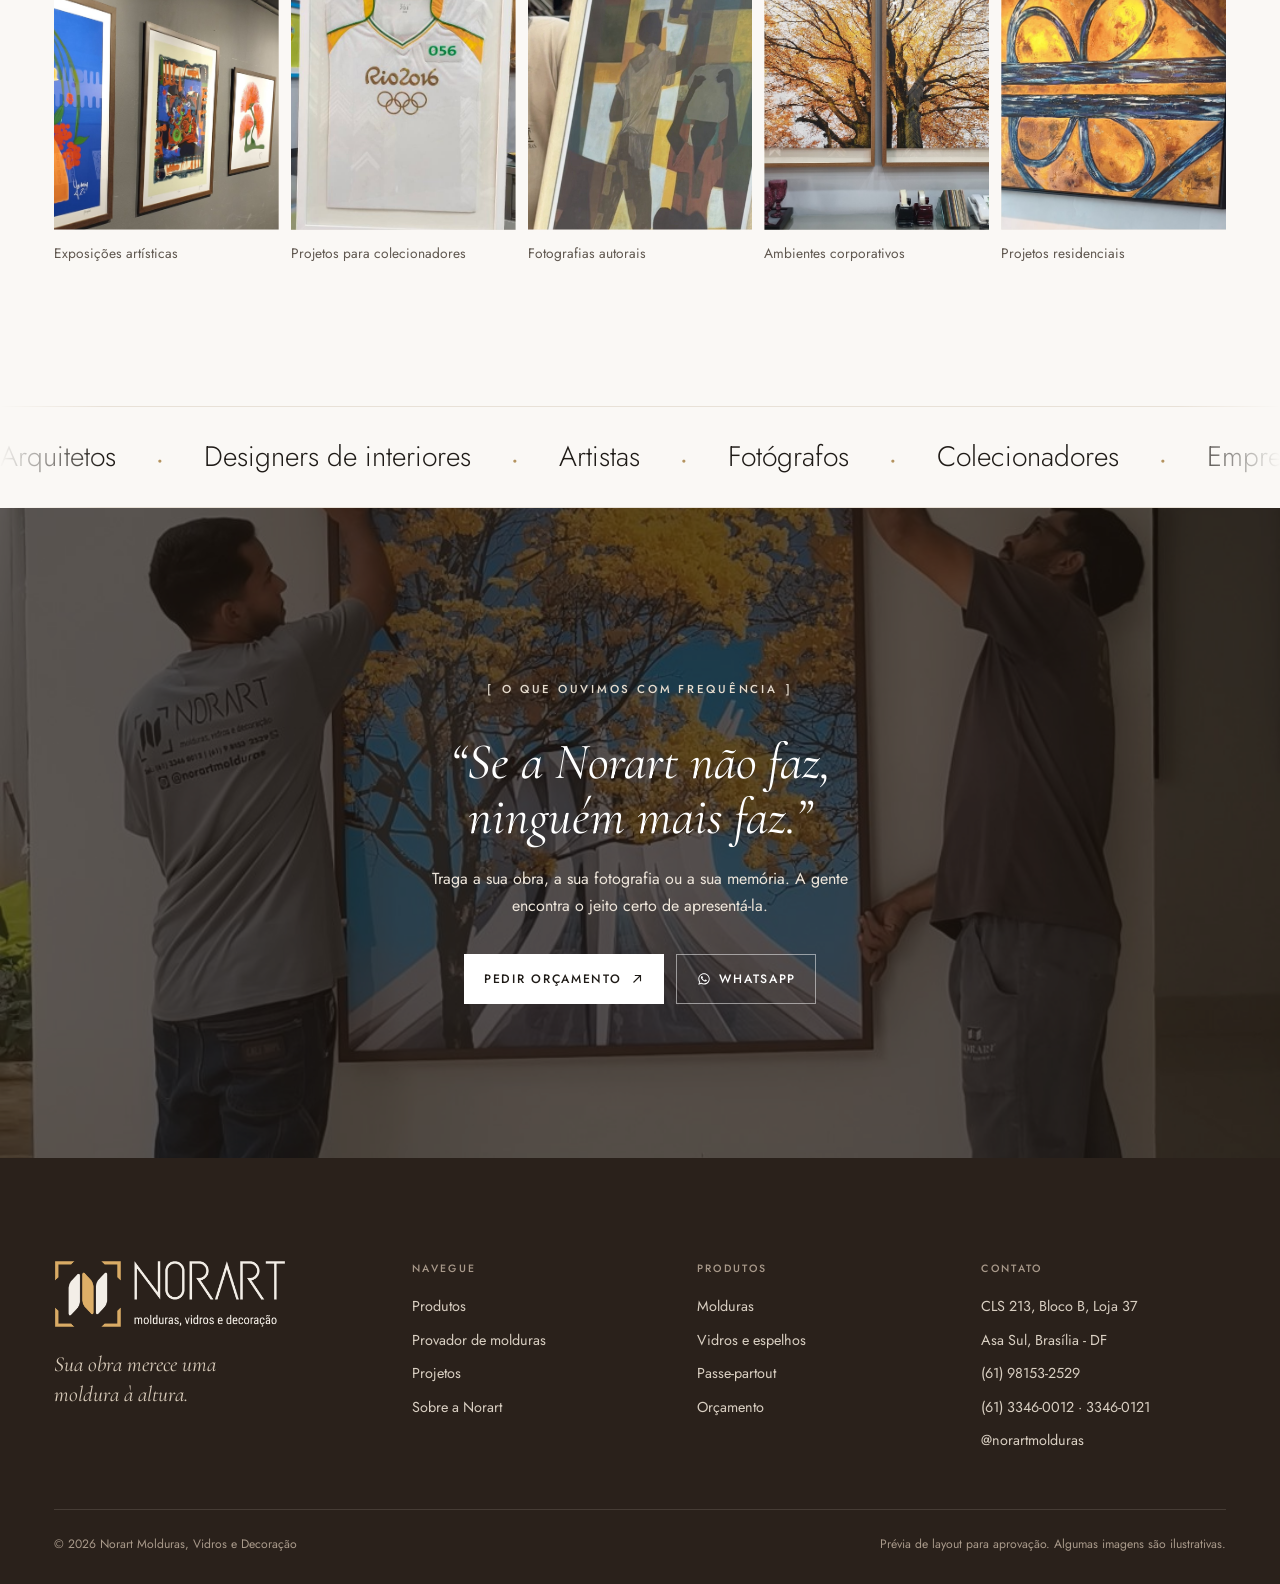
==== commit e20839e1: "Diminuir a logo do topo Co-Authored-By: Claude Opus 5.5 <noreply@anthropic.com>" ====
--- a/index.html
+++ b/index.html
@@ -127,7 +127,7 @@
 
 /* ---------- Logo ---------- */
 .marca{display:flex;align-items:center;text-decoration:none;color:var(--texto)}
-.marca__logo{display:block;height:50px;width:auto;max-width:none}
+.marca__logo{display:block;height:42px;width:auto;max-width:none}
 
 /* ---------- Topo ---------- */
 .topo{position:fixed;top:0;left:0;right:0;z-index:50;padding-top:env(safe-area-inset-top,0px);transition:transform .5s var(--ease),background-color .4s,box-shadow .4s}
@@ -148,7 +148,7 @@
 .menu-btn.x span:last-child{transform:translateY(-3px) rotate(-45deg)}
 @media (max-width:1080px){.menu{display:none}.menu-btn{display:flex;flex-direction:column;align-items:center;justify-content:center}}
 @media (max-width:700px){.topo__cta{display:none}}
-@media (max-width:640px){:root{--topo-h:64px}.topo .marca__logo{height:42px}}
+@media (max-width:640px){:root{--topo-h:64px}.topo .marca__logo{height:36px}}
 .menu-mobile{position:fixed;inset:0;z-index:45;display:flex;flex-direction:column;gap:4px;padding:calc(var(--topo-h) + env(safe-area-inset-top,0px) + 30px) max(var(--gx),env(safe-area-inset-right,0px)) calc(32px + env(safe-area-inset-bottom,0px)) max(var(--gx),env(safe-area-inset-left,0px));background:var(--fundo);overflow-y:auto}
 .menu-mobile a:not(.btn){display:flex;align-items:baseline;gap:16px;padding:8px 0;border-bottom:1px solid var(--linha);font-size:clamp(1.8rem,8vw,2.6rem);font-weight:300;line-height:1.2;text-decoration:none}
 .menu-mobile a small{font-size:.7rem;letter-spacing:.2em;color:var(--texto-3)}
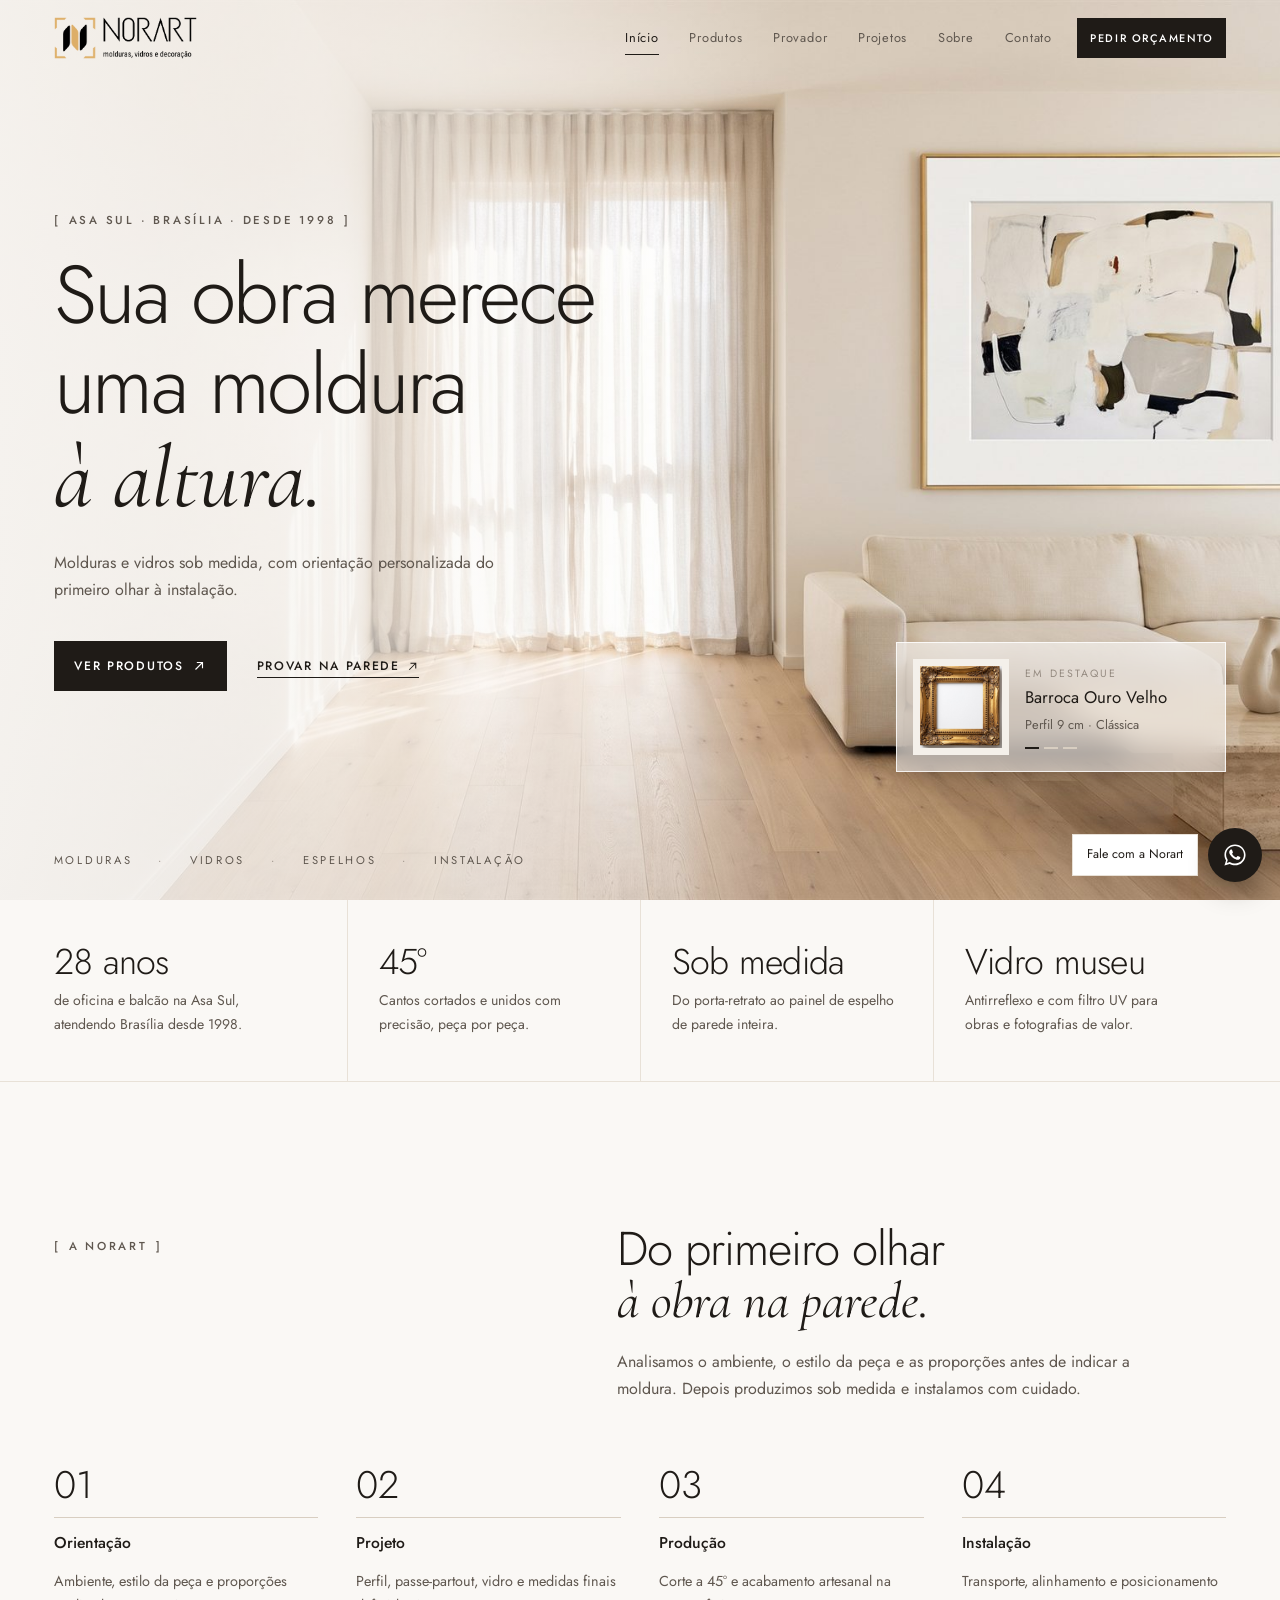
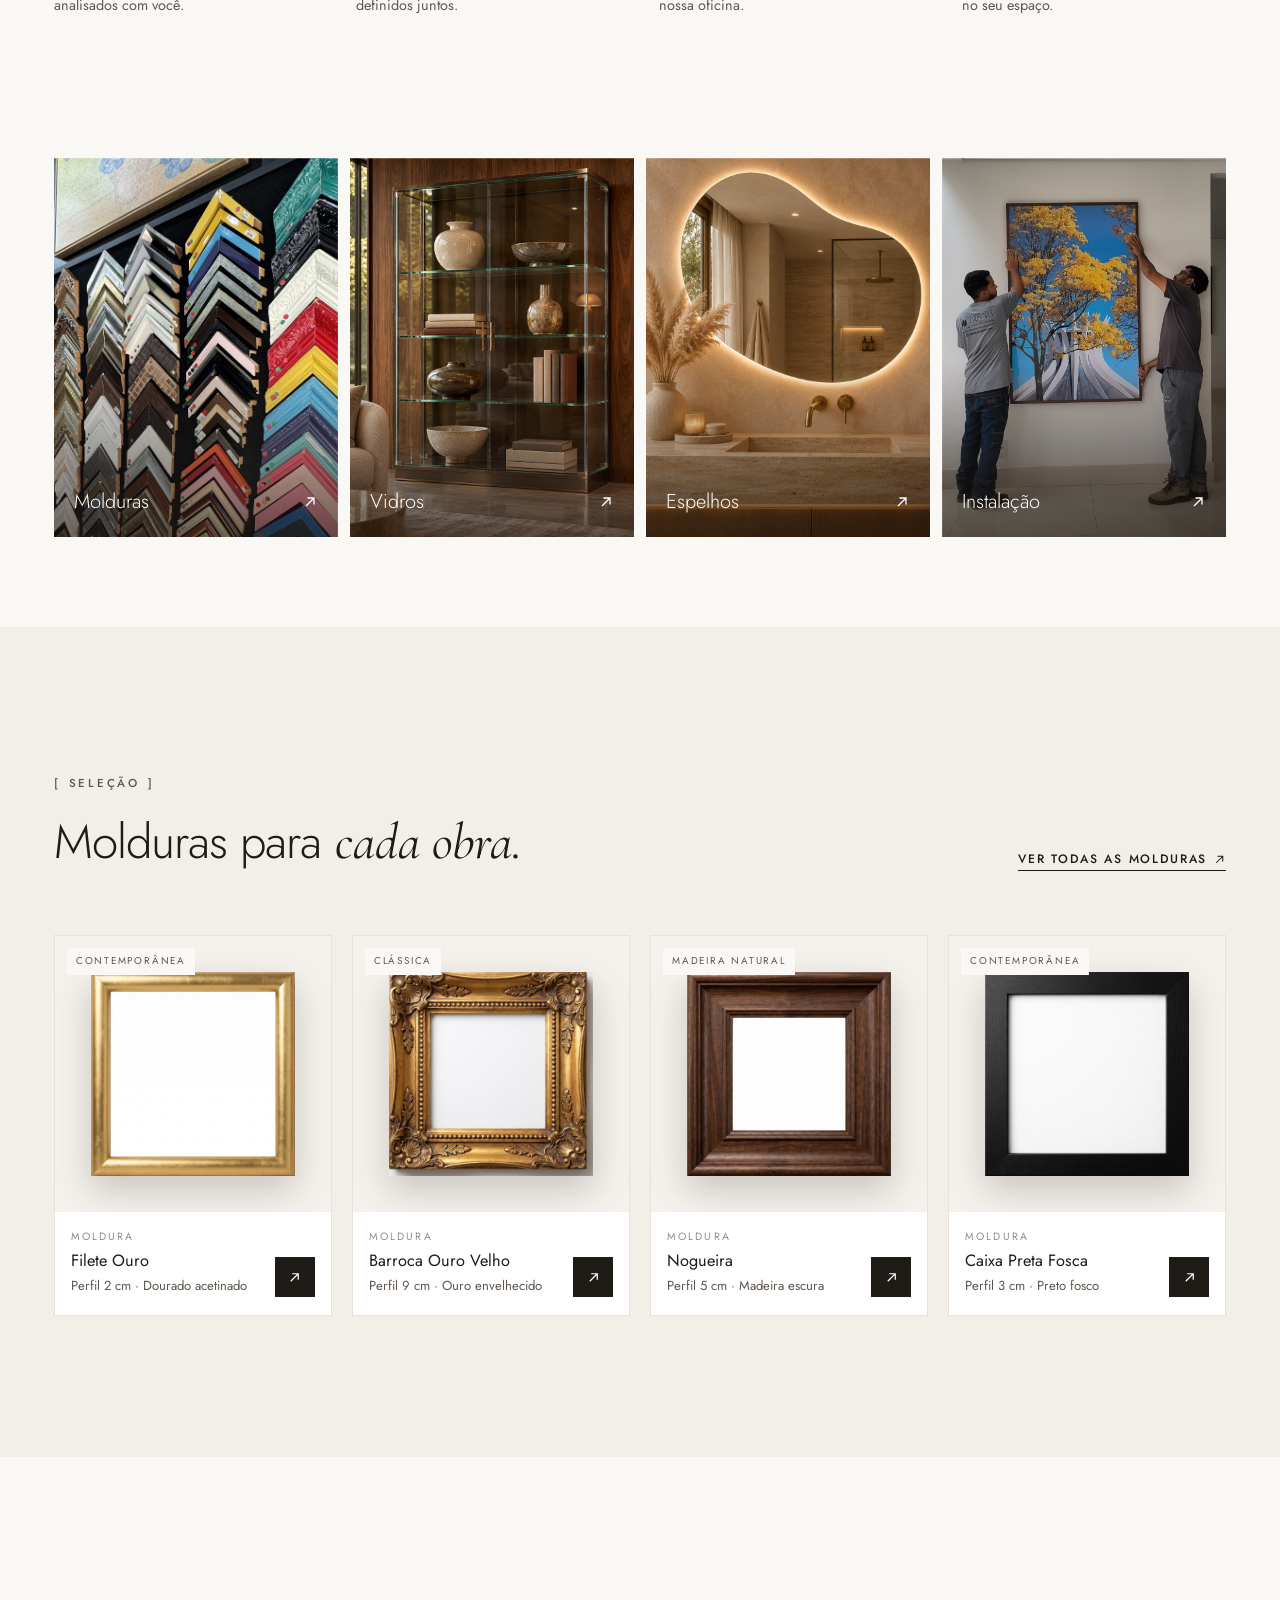
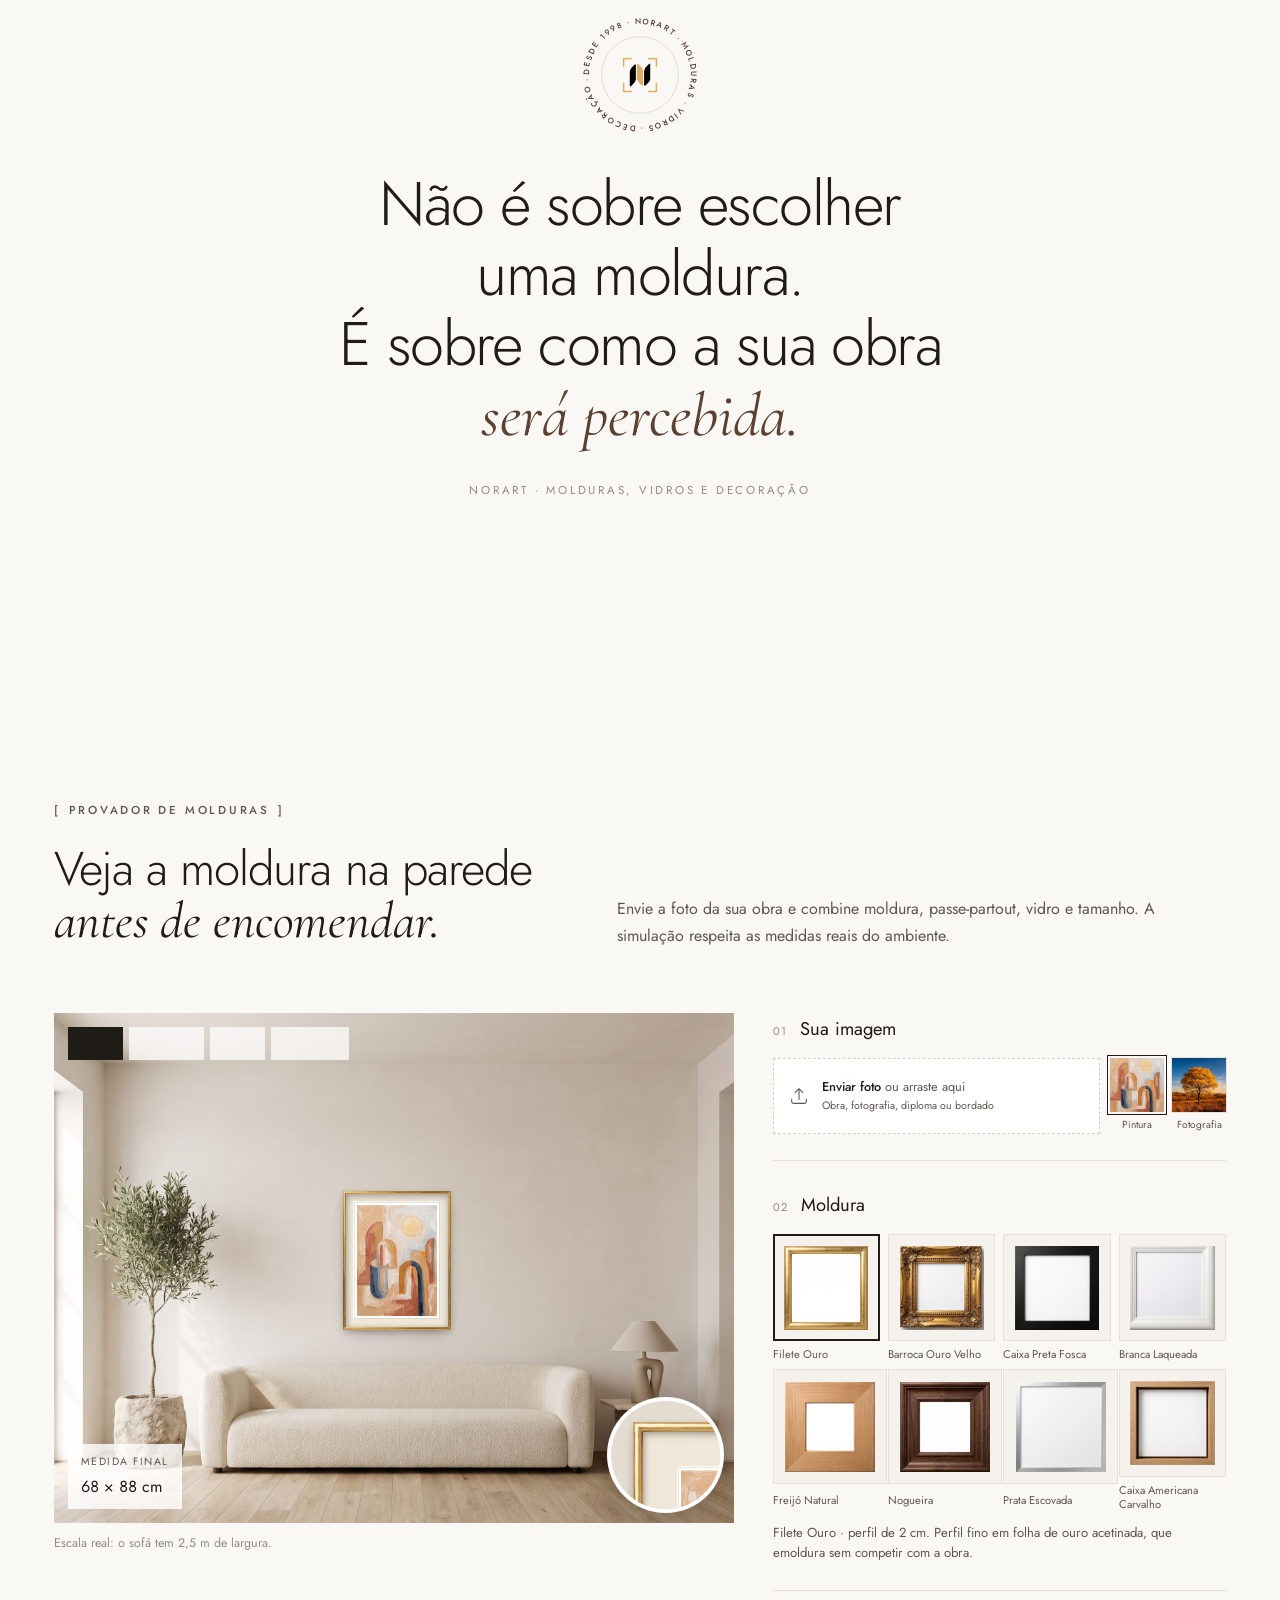
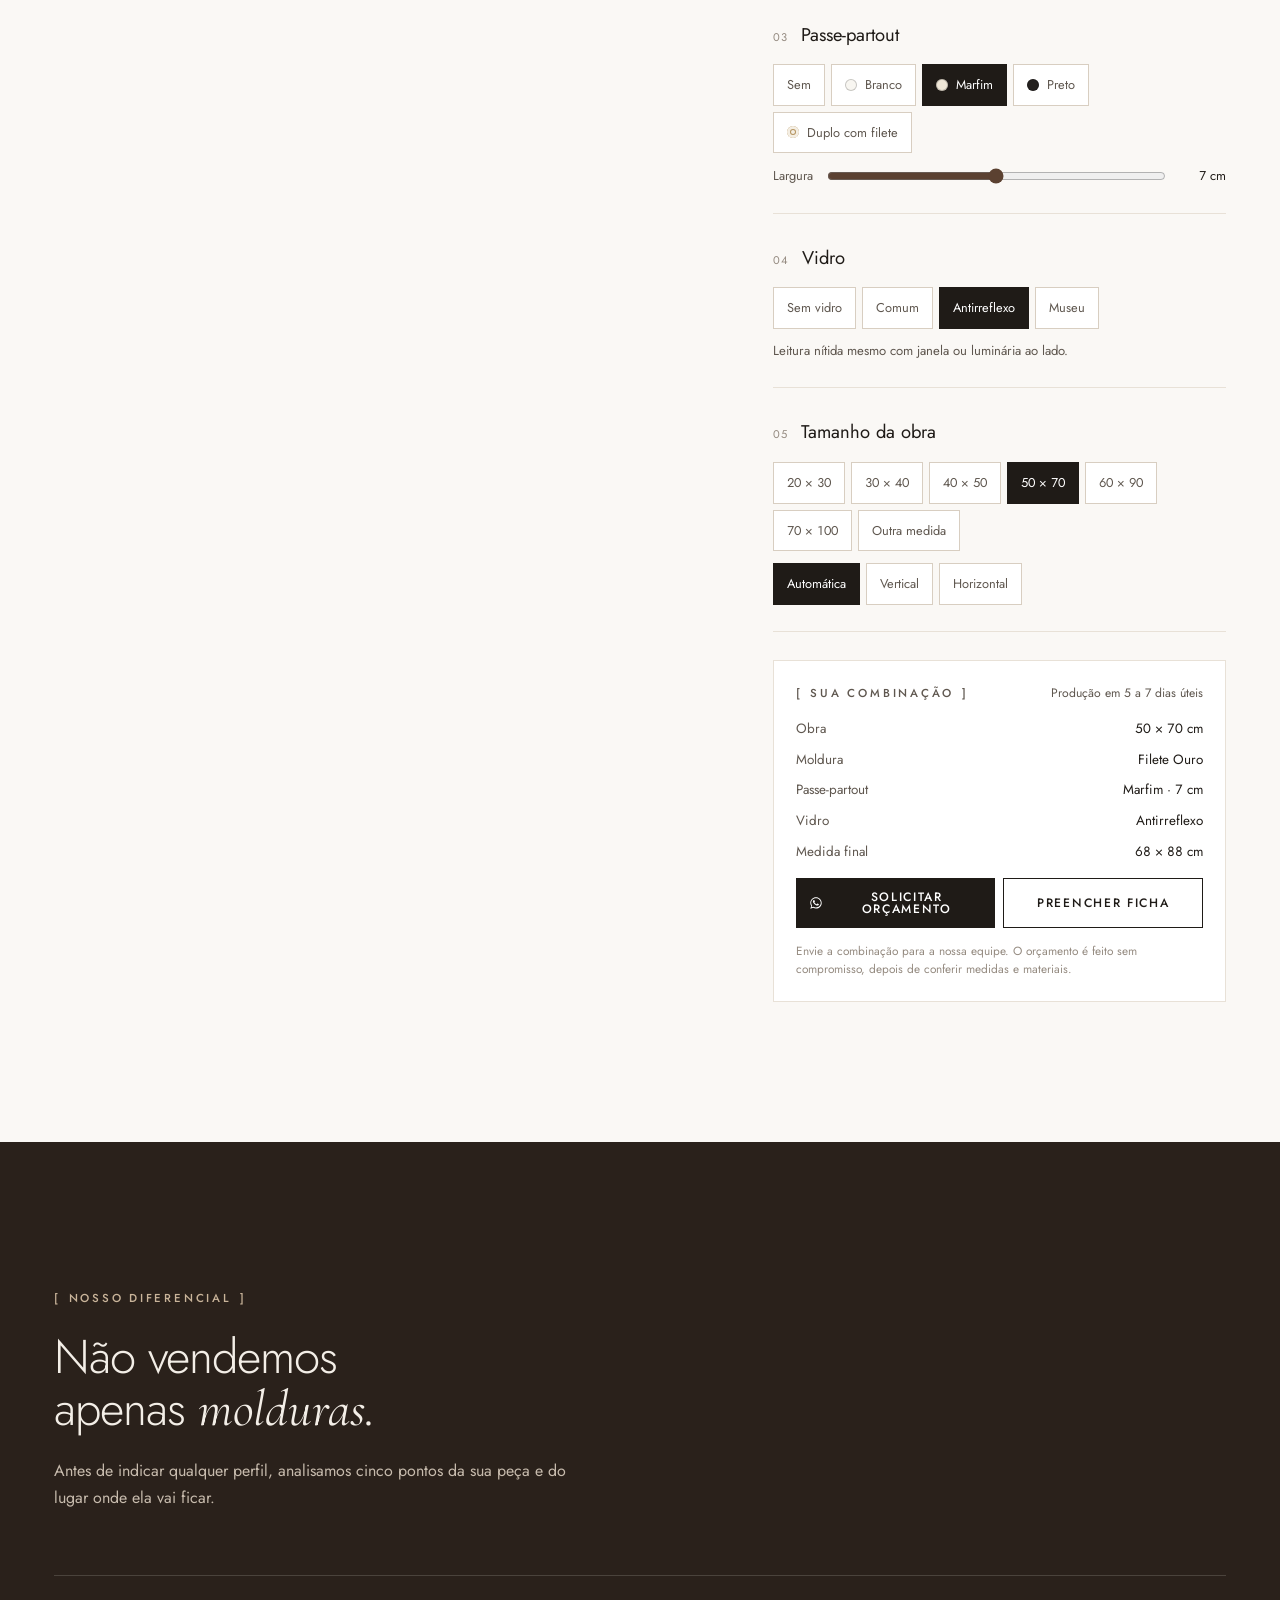
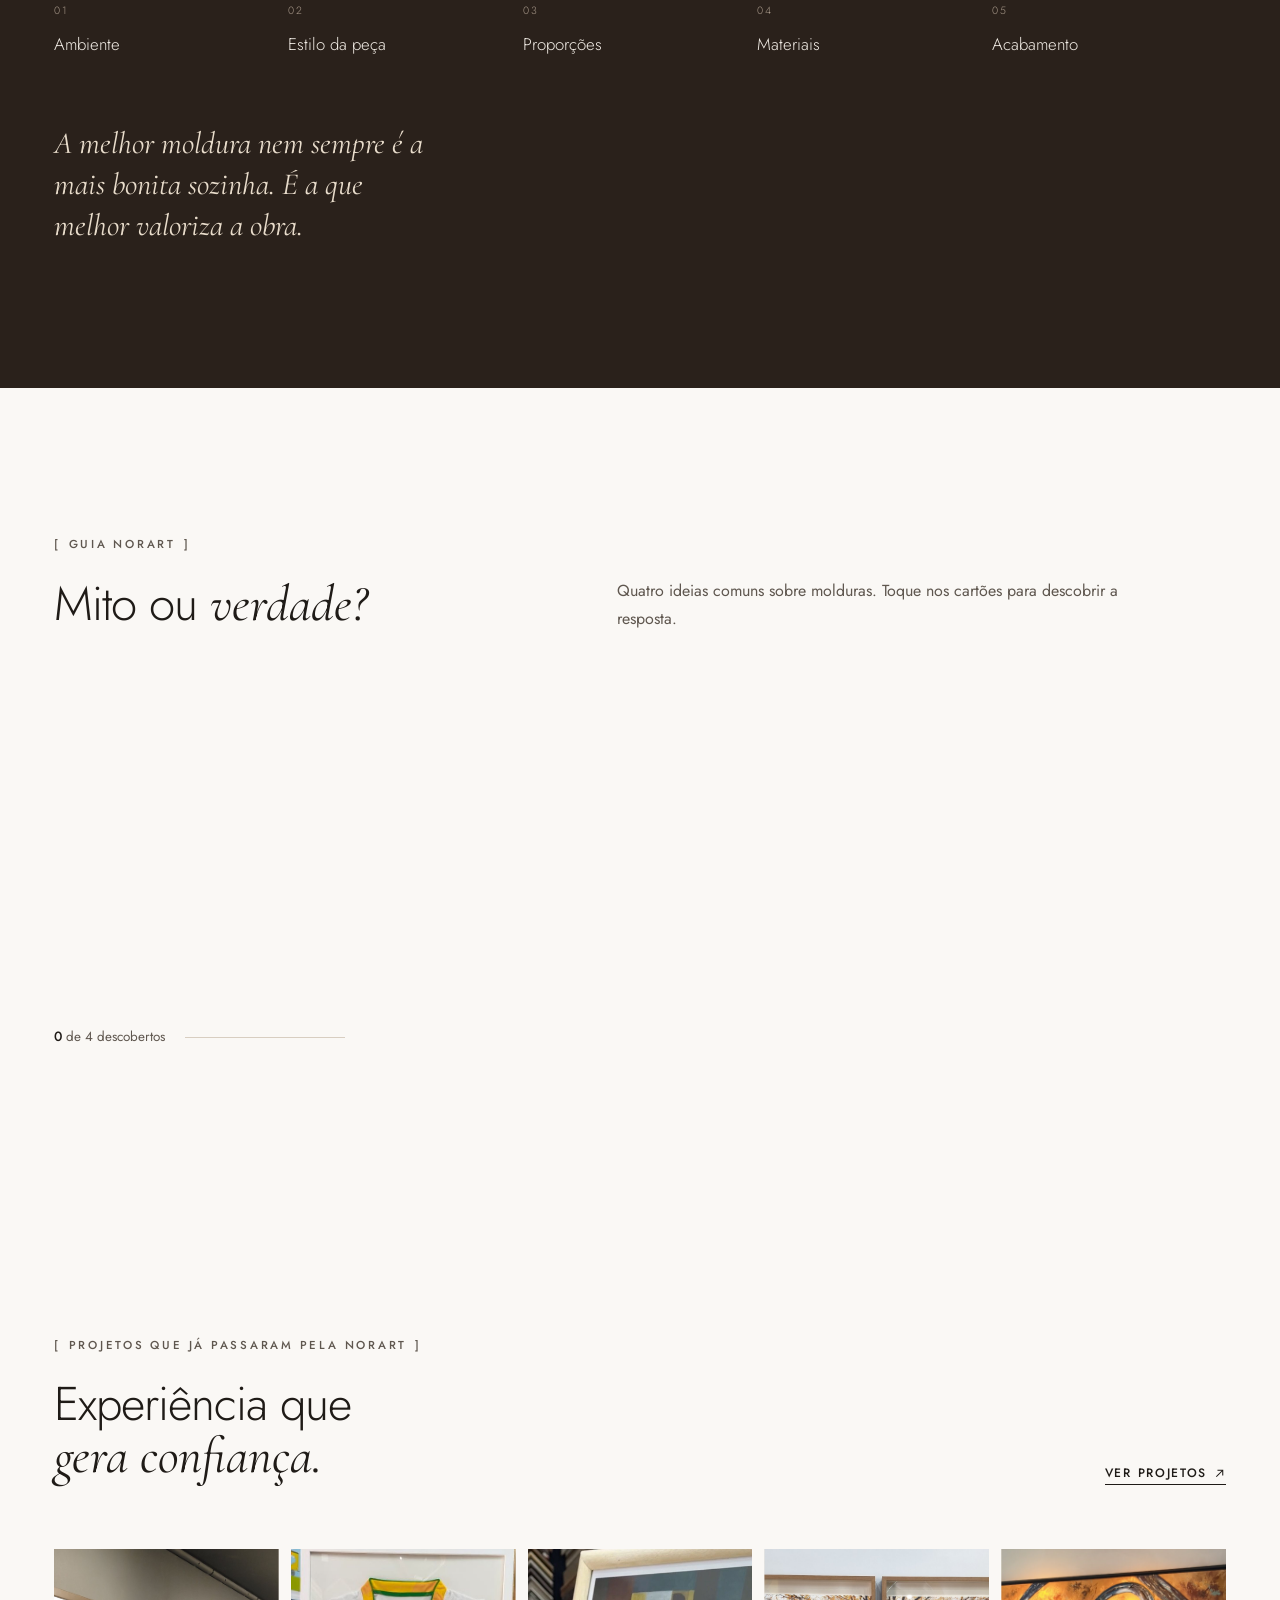
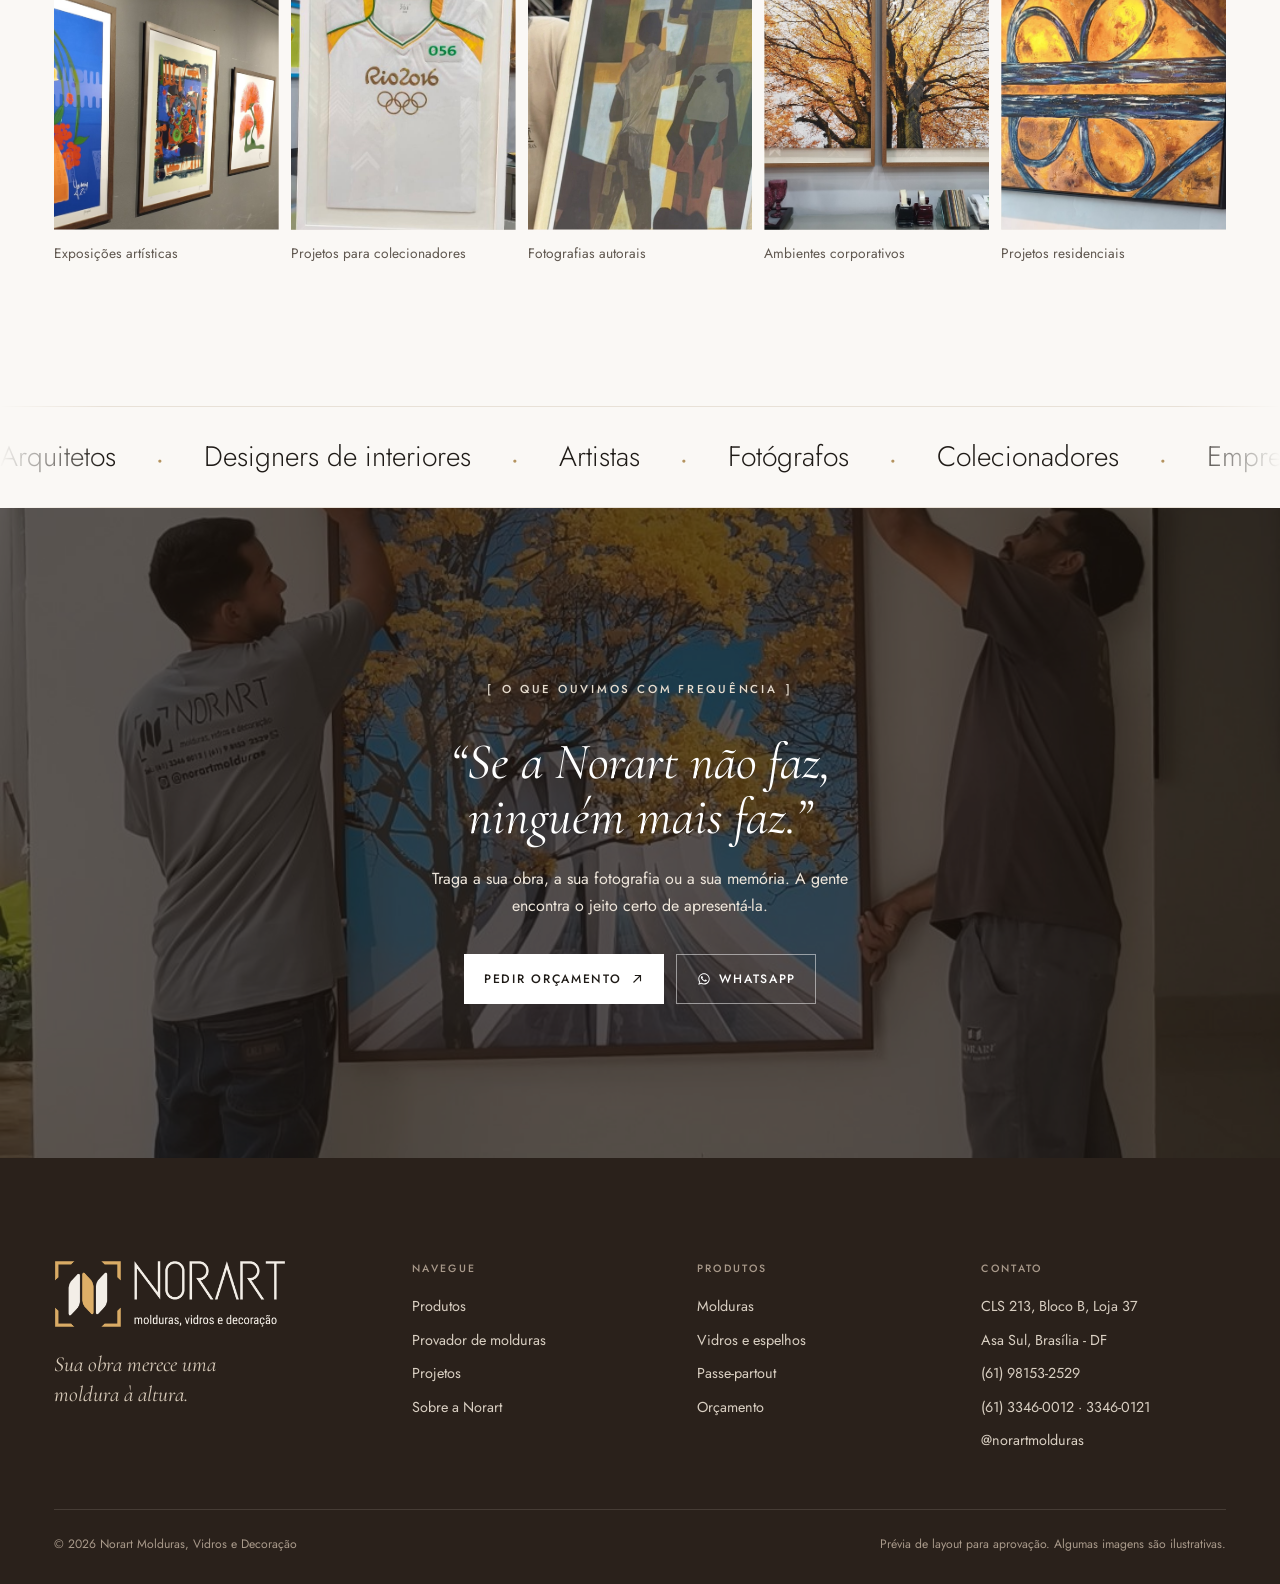
==== commit ea2253e6: "Grade de projetos sem cortes e sem buracos Cada linha ajusta a altura para as fotos aparecerem intei" ====
--- a/index.html
+++ b/index.html
@@ -480,10 +480,8 @@
 @media (max-width:760px){.teste__ops{grid-template-columns:1fr}.op-teste{grid-template-columns:130px minmax(0,1fr);grid-template-rows:auto}.op-teste__vis{aspect-ratio:auto;min-height:160px}}
 
 /* ---------- Projetos (página) ---------- */
-.grade-proj{display:grid;grid-template-columns:repeat(12,minmax(0,1fr));grid-auto-rows:clamp(90px,9vw,124px);grid-auto-flow:dense;gap:12px}
-.obra{position:relative;grid-column:span 4;grid-row:span 3;margin:0;padding:0;border:0;overflow:hidden;cursor:pointer;background:#E9E3DA;text-align:left;color:#fff}
-.obra--larga{grid-column:span 8}
-.obra--alta{grid-row:span 4}
+.grade-proj{display:flex;flex-wrap:wrap;gap:12px}
+.obra{position:relative;flex:0 0 auto;width:calc((100% - 24px)/3);height:300px;margin:0;padding:0;border:0;overflow:hidden;cursor:pointer;background:#E9E3DA;text-align:left;color:#fff}
 .obra img{width:100%;height:100%;object-fit:cover;transition:transform 1.4s var(--ease)}
 .obra:hover img,.obra:focus-visible img{transform:scale(1.05)}
 .obra figcaption{position:absolute;left:0;right:0;bottom:0;display:grid;gap:2px;padding:56px 18px 16px;background:linear-gradient(0deg,rgba(25,18,12,.7),rgba(25,18,12,0));transform:translateY(8px);opacity:.92;transition:transform .5s var(--ease),opacity .5s}
@@ -491,12 +489,12 @@
 .obra figcaption b{font-weight:400;font-size:1.1rem}
 .obra figcaption span{font-size:.62rem;letter-spacing:.2em;text-transform:uppercase;color:#E8DFD2}
 .obra[hidden]{display:none}
-@media (max-width:860px){.grade-proj{grid-template-columns:repeat(2,minmax(0,1fr));grid-auto-rows:clamp(120px,34vw,200px);gap:8px}.obra,.obra--alta{grid-column:span 1;grid-row:span 2}.obra--larga{grid-column:span 2;grid-row:span 2}.obra figcaption{padding:40px 12px 12px}.obra figcaption b{font-size:.95rem}}
+@media (max-width:860px){.grade-proj{gap:8px}.obra figcaption{padding:40px 12px 12px}.obra figcaption b{font-size:.95rem}}
 .lightbox{width:min(1120px,calc(100% - 24px));max-height:calc(100% - 24px);padding:0;border:0;background:var(--fundo);color:var(--texto);overflow:hidden}
 .lightbox::backdrop{background:rgba(20,15,11,.7)}
 .lightbox[open]{display:grid;grid-template-columns:minmax(0,1.5fr) minmax(0,1fr);animation:entrarVista .5s var(--ease)}
 .lb__foto{position:relative;min-height:320px;background:#E9E3DA}
-.lb__foto img{position:absolute;inset:0;width:100%;height:100%;object-fit:cover}
+.lb__foto img{position:absolute;inset:0;width:100%;height:100%;object-fit:contain}
 .lb__info{display:flex;flex-direction:column;gap:16px;padding:clamp(24px,3vw,40px);overflow-y:auto}
 .lb__info h3{font-size:clamp(1.5rem,2.4vw,2rem);font-weight:300}
 .lb__info p{margin:0;color:var(--texto-2);font-size:.94rem}
@@ -1750,20 +1748,20 @@
   ['Manutenção','Portas, molas hidráulicas, janelas e box.']
 ];
 const PROJETOS=[
-  {img:'img/real/proj-exposicao.jpg',titulo:'Exposição artística',tags:'molduras corporativo',cls:'',cat:'Molduras · Exposição',texto:'Obras de uma mostra emolduradas e montadas com alinhamento e espaçamento planejados para o percurso do visitante.',produto:'Molduras e montagem de exposição',acab:'Molduras em madeira, alinhamento',amb:'Galeria'},
-  {img:'img/real/obj-colecao.jpg',titulo:'Coleção de lembranças',tags:'molduras residencial',cls:'obra--alta',cat:'Molduras · Colecionáveis',texto:'Ingressos, broches e miniaturas de viagem organizados em uma caixa preta profunda com vidro.',produto:'Caixa preta profunda',acab:'Fundo preto, vidro',amb:'Residencial'},
-  {img:'img/real/proj-colecionador.jpg',titulo:'Camisa olímpica entre vidros',tags:'molduras residencial',cls:'',cat:'Molduras · Colecionador',texto:'Peça de coleção montada entre vidros em moldura branca, para preservar e destacar a camisa.',produto:'Moldura com vidro duplo',acab:'Moldura branca, vidro',amb:'Residencial'},
-  {img:'img/real/proj-residencial.jpg',titulo:'Pintura na sala',tags:'molduras residencial',cls:'',cat:'Molduras · Residencial',texto:'Pintura de cores intensas em caixa preta, que dá contorno à obra sem disputar atenção.',produto:'Caixa preta',acab:'Moldura caixa, sem vidro',amb:'Residencial'},
-  {img:'img/real/proj-corporativo.jpg',titulo:'Díptico no escritório',tags:'molduras corporativo',cls:'',cat:'Molduras · Corporativo',texto:'Duas fotografias de árvores em molduras de madeira clara, alinhadas como um único painel.',produto:'Molduras em madeira clara',acab:'Passe-partout branco, vidro',amb:'Ambiente corporativo'},
-  {img:'img/real/obj-cocar.jpg',titulo:'Objeto afetivo',tags:'molduras residencial',cls:'obra--alta',cat:'Molduras · Objetos',texto:'Peças artesanais fixadas sobre fundo claro em caixa de madeira, com profundidade para o volume.',produto:'Caixa em madeira',acab:'Fundo off-white',amb:'Residencial'},
-  {img:'img/real/proj-fotografia.jpg',titulo:'Obra autoral',tags:'molduras',cls:'',cat:'Molduras · Obra autoral',texto:'Obra recebendo moldura clara na loja, conferida peça por peça antes da entrega.',produto:'Moldura em madeira clara',acab:'Acabamento natural',amb:'Loja Norart'},
-  {img:'img/real/obj-gravura-preta.jpg',titulo:'Gravura em relevo',tags:'molduras residencial',cls:'',cat:'Molduras · Gravura',texto:'Gravura com relevo em moldura preta e passe-partout branco, que valoriza sombras e recortes.',produto:'Moldura preta com passe-partout',acab:'Passe-partout branco',amb:'Residencial'},
-  {img:'img/proj-quarto.jpg',titulo:'Fotografia do ipê no quarto',tags:'molduras residencial',cls:'obra--larga',cat:'Molduras · Residencial',texto:'Fotografia de paisagem do cerrado em moldura fina de madeira clara, sobre a cabeceira.',produto:'Moldura Freijó Natural',acab:'Madeira natural, vidro antirreflexo',amb:'Residencial'},
-  {img:'img/proj-espelho-arco.jpg',titulo:'Espelho em arco',tags:'vidros residencial',cls:'obra--alta',cat:'Espelhos · Residencial',texto:'Espelho de chão em arco com moldura metálica fina, apoiado na parede para ampliar a sala.',produto:'Espelho com moldura',acab:'Moldura metálica preta',amb:'Residencial'},
-  {img:'img/real/obj-gravura-ave.jpg',titulo:'Gravura minimalista',tags:'molduras residencial',cls:'',cat:'Molduras · Gravura',texto:'Gravura delicada com muito respiro, em moldura fina de madeira.',produto:'Moldura fina em madeira',acab:'Fundo branco amplo',amb:'Residencial'},
-  {img:'img/cat-espelhos.jpg',titulo:'Espelho orgânico no lavabo',tags:'vidros residencial',cls:'obra--alta',cat:'Espelhos · Residencial',texto:'Espelho de formato livre com iluminação de LED por trás, desenhado para a bancada.',produto:'Espelho orgânico',acab:'LED embutido',amb:'Residencial'},
-  {img:'img/proj-escritorio.jpg',titulo:'Trio botânico',tags:'molduras residencial corporativo',cls:'obra--larga',cat:'Molduras · Escritório',texto:'Três gravuras botânicas em caixa preta com passe-partout branco largo, alinhadas sobre a mesa.',produto:'Caixa Preta Fosca',acab:'Passe-partout branco 6 cm',amb:'Escritório'},
-  {img:'img/proj-tampo.jpg',titulo:'Tampo de vidro',tags:'vidros residencial',cls:'',cat:'Vidros · Residencial',texto:'Vidro temperado com borda lapidada, cortado na medida do tampo para proteger a madeira.',produto:'Tampo de vidro temperado',acab:'Borda lapidada e polida',amb:'Sala de jantar'}
+  {img:'img/real/proj-exposicao.jpg',r:1.2432,titulo:'Exposição artística',tags:'molduras corporativo',cls:'obra--larga',cat:'Molduras · Exposição',texto:'Obras de uma mostra emolduradas e montadas com alinhamento e espaçamento planejados para o percurso do visitante.',produto:'Molduras e montagem de exposição',acab:'Molduras em madeira, alinhamento',amb:'Galeria'},
+  {img:'img/real/obj-colecao.jpg',r:0.6717,titulo:'Coleção de lembranças',tags:'molduras residencial',cls:'',cat:'Molduras · Colecionáveis',texto:'Ingressos, broches e miniaturas de viagem organizados em uma caixa preta profunda com vidro.',produto:'Caixa preta profunda',acab:'Fundo preto, vidro',amb:'Residencial'},
+  {img:'img/real/proj-colecionador.jpg',r:0.7222,titulo:'Camisa olímpica entre vidros',tags:'molduras residencial',cls:'',cat:'Molduras · Colecionador',texto:'Peça de coleção montada entre vidros em moldura branca, para preservar e destacar a camisa.',produto:'Moldura com vidro duplo',acab:'Moldura branca, vidro',amb:'Residencial'},
+  {img:'img/real/proj-residencial.jpg',r:1.2451,titulo:'Pintura na sala',tags:'molduras residencial',cls:'',cat:'Molduras · Residencial',texto:'Pintura de cores intensas em caixa preta, que dá contorno à obra sem disputar atenção.',produto:'Caixa preta',acab:'Moldura caixa, sem vidro',amb:'Residencial'},
+  {img:'img/real/obj-cocar.jpg',r:0.5469,titulo:'Objeto afetivo',tags:'molduras residencial',cls:'',cat:'Molduras · Objetos',texto:'Peças artesanais fixadas sobre fundo claro em caixa de madeira, com profundidade para o volume.',produto:'Caixa em madeira',acab:'Fundo off-white',amb:'Residencial'},
+  {img:'img/real/proj-fotografia.jpg',r:1.2382,titulo:'Obra autoral',tags:'molduras',cls:'',cat:'Molduras · Obra autoral',texto:'Obra recebendo moldura clara na loja, conferida peça por peça antes da entrega.',produto:'Moldura em madeira clara',acab:'Acabamento natural',amb:'Loja Norart'},
+  {img:'img/real/proj-corporativo.jpg',r:1.2403,titulo:'Díptico no escritório',tags:'molduras corporativo',cls:'obra--larga',cat:'Molduras · Corporativo',texto:'Duas fotografias de árvores em molduras de madeira clara, alinhadas como um único painel.',produto:'Molduras em madeira clara',acab:'Passe-partout branco, vidro',amb:'Ambiente corporativo'},
+  {img:'img/proj-quarto.jpg',r:1.3273,titulo:'Fotografia do ipê no quarto',tags:'molduras residencial',cls:'obra--larga',cat:'Molduras · Residencial',texto:'Fotografia de paisagem do cerrado em moldura fina de madeira clara, sobre a cabeceira.',produto:'Moldura Freijó Natural',acab:'Madeira natural, vidro antirreflexo',amb:'Residencial'},
+  {img:'img/real/obj-gravura-preta.jpg',r:0.8019,titulo:'Gravura em relevo',tags:'molduras residencial',cls:'',cat:'Molduras · Gravura',texto:'Gravura com relevo em moldura preta e passe-partout branco, que valoriza sombras e recortes.',produto:'Moldura preta com passe-partout',acab:'Passe-partout branco',amb:'Residencial'},
+  {img:'img/proj-espelho-arco.jpg',r:0.8,titulo:'Espelho em arco',tags:'vidros residencial',cls:'',cat:'Espelhos · Residencial',texto:'Espelho de chão em arco com moldura metálica fina, apoiado na parede para ampliar a sala.',produto:'Espelho com moldura',acab:'Moldura metálica preta',amb:'Residencial'},
+  {img:'img/real/obj-gravura-ave.jpg',r:0.9619,titulo:'Gravura minimalista',tags:'molduras residencial',cls:'',cat:'Molduras · Gravura',texto:'Gravura delicada com muito respiro, em moldura fina de madeira.',produto:'Moldura fina em madeira',acab:'Fundo branco amplo',amb:'Residencial'},
+  {img:'img/cat-espelhos.jpg',r:0.8,titulo:'Espelho orgânico no lavabo',tags:'vidros residencial',cls:'',cat:'Espelhos · Residencial',texto:'Espelho de formato livre com iluminação de LED por trás, desenhado para a bancada.',produto:'Espelho orgânico',acab:'LED embutido',amb:'Residencial'},
+  {img:'img/proj-escritorio.jpg',r:1.3273,titulo:'Trio botânico',tags:'molduras residencial corporativo',cls:'obra--larga',cat:'Molduras · Escritório',texto:'Três gravuras botânicas em caixa preta com passe-partout branco largo, alinhadas sobre a mesa.',produto:'Caixa Preta Fosca',acab:'Passe-partout branco 6 cm',amb:'Escritório'},
+  {img:'img/proj-tampo.jpg',r:1.34,titulo:'Tampo de vidro',tags:'vidros residencial',cls:'',cat:'Vidros · Residencial',texto:'Vidro temperado com borda lapidada, cortado na medida do tampo para proteger a madeira.',produto:'Tampo de vidro temperado',acab:'Borda lapidada e polida',amb:'Sala de jantar'}
 ];
 
 /* ================= moldura real (border-image) ================= */
@@ -2064,9 +2062,37 @@
 function ligarProjetos(){
   const lb=$('#lightbox');let atual=null;
   const obras=()=>$$('#gradeProj .obra');
+  /* Linhas justificadas: cada foto mantém a proporção original (nada é cortado) e cada linha
+     preenche a largura inteira. As quebras de linha são escolhidas para que todas as linhas
+     fiquem o mais perto possível da altura-alvo. */
+  const proporcao=o=>{const im=o.querySelector('img');return im.naturalWidth?im.naturalWidth/im.naturalHeight:(PROJETOS[+o.dataset.i].r||1)};
+  const arrumarGrade=()=>{
+    const g=$('#gradeProj'),cs=getComputedStyle(g);
+    const W=g.getBoundingClientRect().width-parseFloat(cs.paddingLeft)-parseFloat(cs.paddingRight)-1;if(W<=0)return;
+    const gap=parseFloat(cs.columnGap)||0,alvo=W<700?Math.max(190,W*.62):clamp(W*.27,260,360);
+    const vis=obras().filter(o=>!o.hidden),a=vis.map(proporcao),n=a.length,custo=[0],corte=[0];
+    for(let j=1;j<=n;j++){
+      custo[j]=Infinity;let soma=0;
+      for(let i=j-1;i>=0;i--){
+        soma+=a[i];const h=(W-gap*(j-i-1))/soma;
+        if(h<alvo*.5&&i<j-1)break;
+        const c=custo[i]+Math.pow(Math.log(h/alvo),2);
+        if(c<custo[j]){custo[j]=c;corte[j]=i}
+      }
+    }
+    for(let j=n;j>0;j=corte[j]){
+      const i=corte[j];let soma=0;for(let k=i;k<j;k++)soma+=a[k];
+      const h=(W-gap*(j-i-1))/soma;
+      for(let k=i;k<j;k++){const o=vis[k];o.style.height=h+'px';o.style.width=Math.floor(a[k]*h*100)/100-.02+'px';o.style.flexGrow=a[k]}
+    }
+  };
+  arrumarGrade();
+  if('ResizeObserver' in window)new ResizeObserver(arrumarGrade).observe($('#gradeProj'));else addEventListener('resize',arrumarGrade);
+  $('#gradeProj').addEventListener('load',e=>{if(e.target.tagName!=='IMG')return;const o=e.target.closest('.obra'),r=PROJETOS[+o.dataset.i].r;if(r&&Math.abs(proporcao(o)/r-1)>.01)arrumarGrade()},true);
   $$('[data-vista="projetos"] .filtro').forEach(b=>b.addEventListener('click',()=>{
     $$('[data-vista="projetos"] .filtro').forEach(x=>x.setAttribute('aria-pressed',x===b?'true':'false'));
     const f=b.dataset.f;obras().forEach(o=>{o.hidden=!(f==='todos'||o.dataset.tags.split(' ').includes(f))});
+    arrumarGrade();
   }));
   const preencher=o=>{
     atual=o;const p=PROJETOS[+o.dataset.i],li=$('#lbImg');
